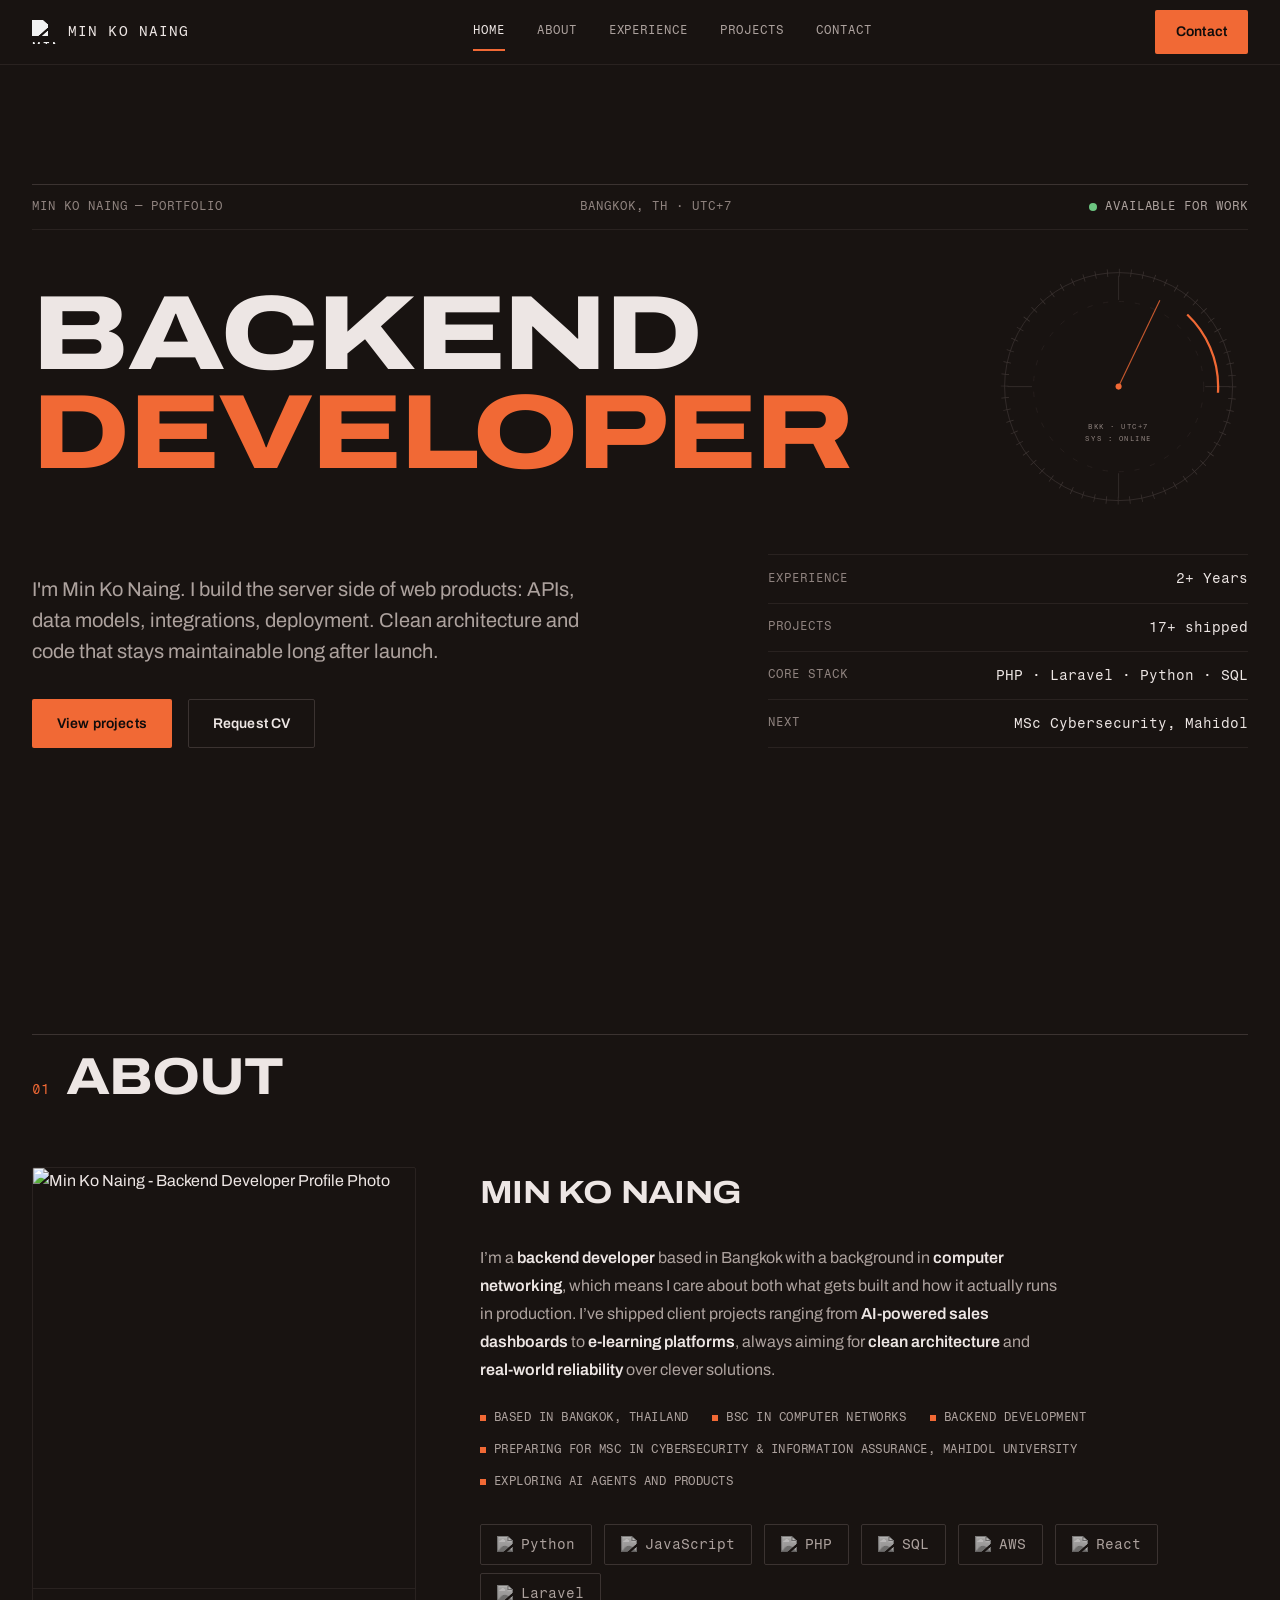
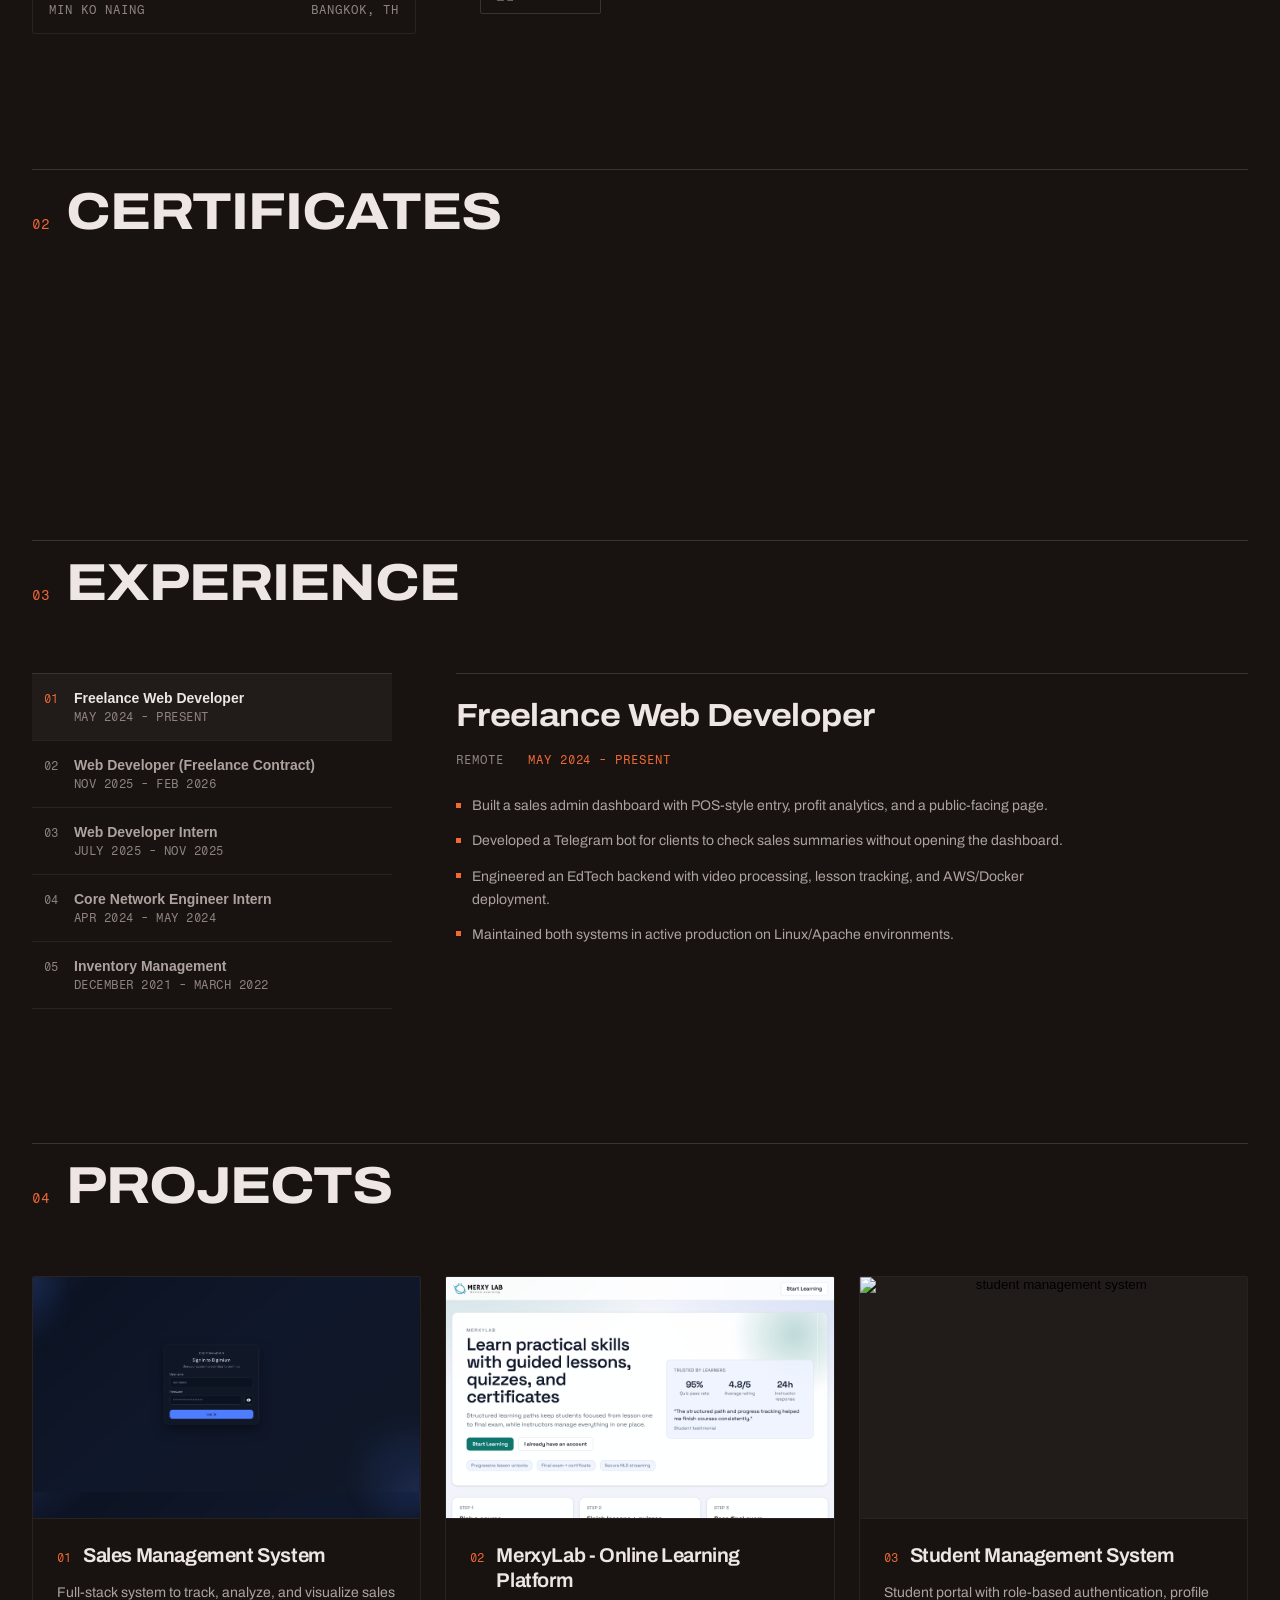
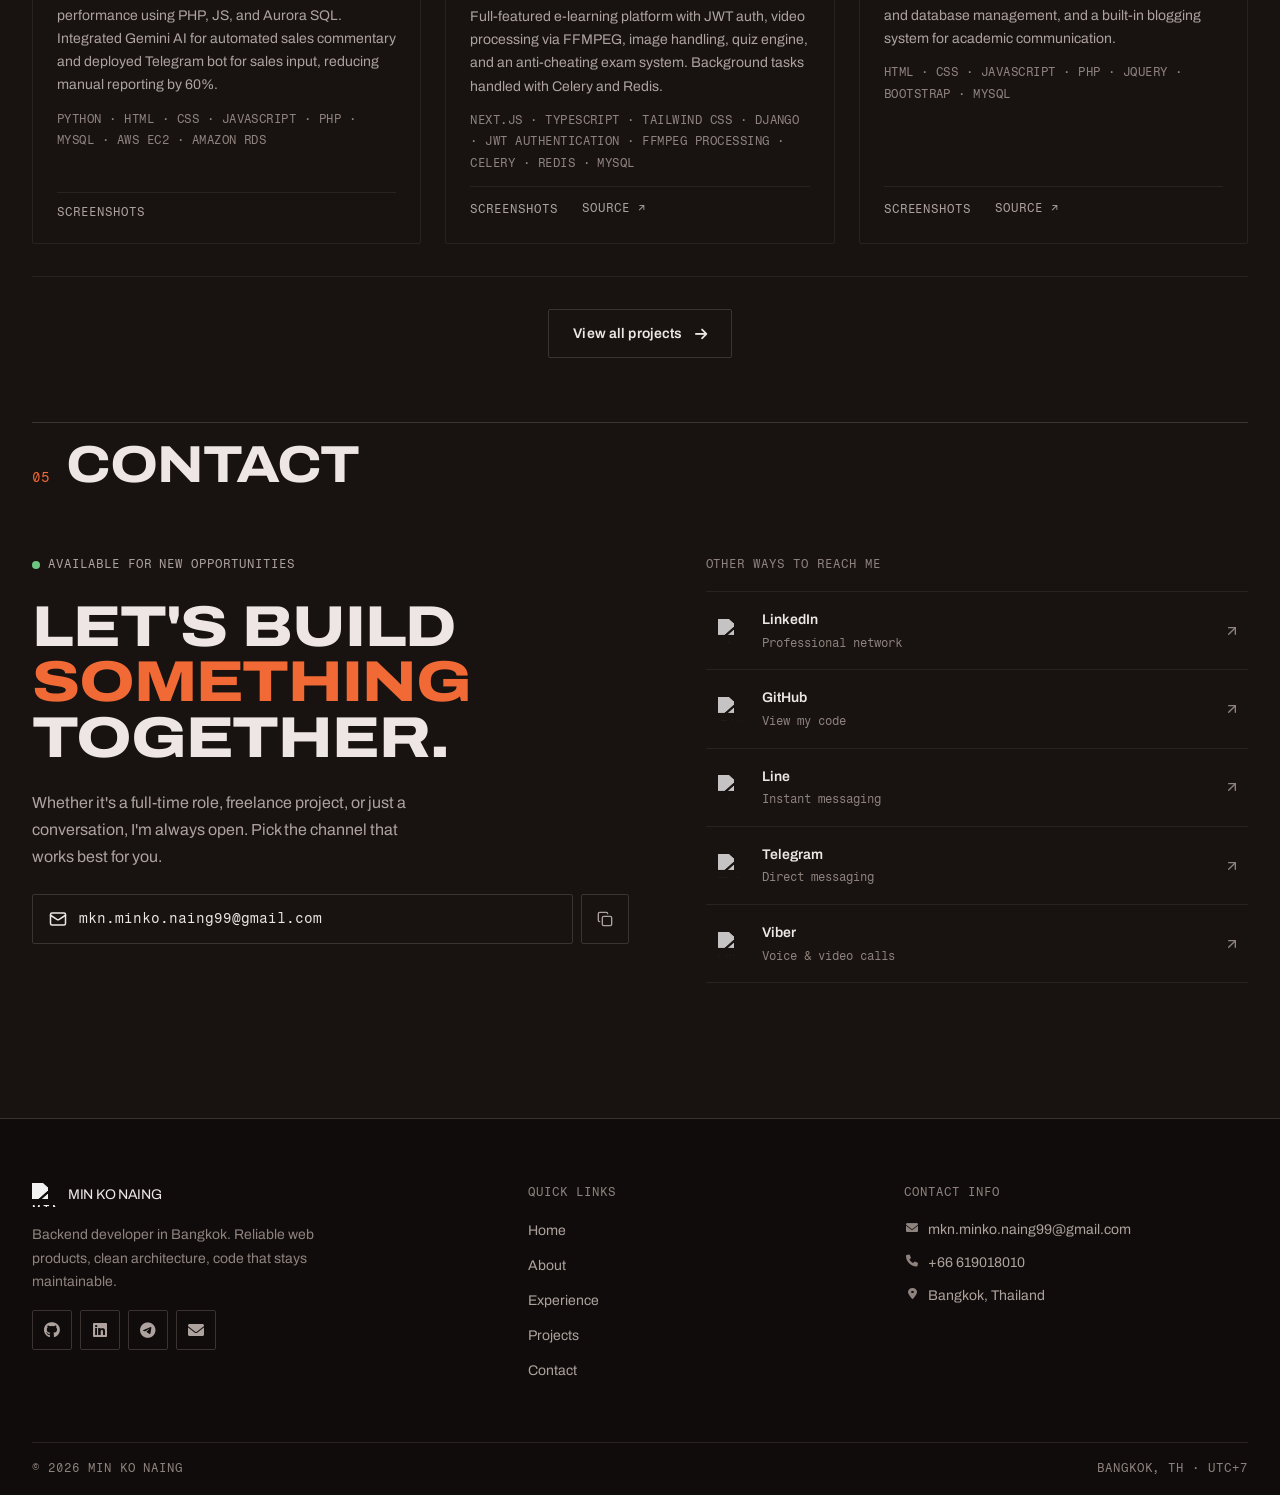
==== index.html @ 8ae4918f "feat: feature 3 projects on home, add full projects page - data/projects.json: flag top 3 (Sales Man" ====
<!DOCTYPE html>
<html lang="en">

<head>
    <meta charset="UTF-8">
    <meta name="viewport" content="width=device-width, initial-scale=1.0">
    <script>document.documentElement.classList.add("js");</script>

    <!-- Primary Meta Tags -->
    <title>Min Ko Naing | Backend Developer in Bangkok</title>
    <meta name="title" content="Min Ko Naing | Backend Developer in Bangkok">
    <meta name="description"
        content="Backend developer in Bangkok building reliable web apps with Laravel, PHP, Python, and React. Explore projects and get in touch.">
    <meta name="keywords"
        content="Backend Developer, Web Developer, Laravel Developer, PHP Developer, Python Developer, React Developer, Bangkok, Thailand, Web Development, Full Stack Developer, AI Solutions">
    <meta name="author" content="Min Ko Naing">
    <meta name="robots" content="index, follow">
    <meta name="language" content="English">
    <meta name="revisit-after" content="7 days">
    <meta name="distribution" content="global">

    <!-- Open Graph / Facebook -->
    <meta property="og:type" content="website">
    <meta property="og:url" content="https://merxy.club/">
    <meta property="og:title" content="Min Ko Naing | Backend Developer in Bangkok">
    <meta property="og:description"
        content="Backend developer in Bangkok building reliable web apps with Laravel, PHP, Python, and React. Explore projects and get in touch.">
    <meta property="og:image" content="https://merxy.club/assets/profile.png">
    <meta property="og:image:width" content="1200">
    <meta property="og:image:height" content="630">
    <meta property="og:image:alt" content="Min Ko Naing - Backend Developer">
    <meta property="og:site_name" content="Min Ko Naing Portfolio">
    <meta property="og:locale" content="en_US">

    <!-- Twitter -->
    <meta name="twitter:card" content="summary_large_image">
    <meta name="twitter:url" content="https://merxy.club/">
    <meta name="twitter:title" content="Min Ko Naing | Backend Developer in Bangkok">
    <meta name="twitter:description"
        content="Backend developer in Bangkok building reliable web apps with Laravel, PHP, Python, and React.">
    <meta name="twitter:image" content="https://merxy.club/assets/profile.png">
    <meta name="twitter:image:alt" content="Min Ko Naing - Backend Developer">

    <!-- Additional SEO Meta Tags -->
    <meta name="theme-color" content="#201c1a">
    <meta name="msapplication-TileColor" content="#e85d2f">
    <meta name="mobile-web-app-capable" content="yes">
    <meta name="apple-mobile-web-app-status-bar-style" content="default">
    <meta name="apple-mobile-web-app-title" content="Min Ko Naing Portfolio">

    <!-- Canonical URL -->
    <link rel="canonical" href="https://merxy.club/">

    <!-- Favicon -->
    <link rel="icon" type="image/x-icon" href="assets/logo.png">
    <link rel="apple-touch-icon" href="assets/logo.png">

    <!-- PWA Manifest -->
    <link rel="manifest" href="manifest.json">

    <!-- Preconnect to external domains -->
    <link rel="preconnect" href="https://cdnjs.cloudflare.com">
    <link rel="preconnect" href="https://fonts.googleapis.com">
    <link rel="preconnect" href="https://fonts.gstatic.com" crossorigin>

    <!-- DNS Prefetch -->
    <link rel="dns-prefetch" href="//www.linkedin.com">
    <link rel="dns-prefetch" href="//github.com">
    <link rel="dns-prefetch" href="//line.me">
    <link rel="dns-prefetch" href="//t.me">

    <!-- Fonts -->
    <link
        href="https://fonts.googleapis.com/css2?family=Archivo:wdth,wght@62..125,100..900&family=Fragment+Mono:ital@0;1&display=swap"
        rel="stylesheet">

    <!-- Stylesheets -->
    <link rel="stylesheet" href="css/base.css">
    <link rel="stylesheet" href="css/layout.css">
    <link rel="stylesheet" href="css/animations.css">
    <link rel="stylesheet" href="css/about.css">
    <link rel="stylesheet" href="css/experience.css">
    <link rel="stylesheet" href="css/projects.css">
    <link rel="stylesheet" href="css/contact.css">
    <link rel="stylesheet" href="css/footer.css">
    <link rel="stylesheet" href="css/certificates.css">
    <link href="https://cdnjs.cloudflare.com/ajax/libs/font-awesome/6.0.0/css/all.min.css" rel="stylesheet">

    <!-- Structured Data - Person Schema -->
    <script type="application/ld+json">
    {
        "@context": "https://schema.org",
        "@type": "Person",
        "name": "Min Ko Naing",
        "alternateName": "Thomas",
        "jobTitle": "Backend Developer",
        "description": "Backend developer specializing in Laravel, PHP, Python, and React, focused on building reliable and user-centered web applications.",
        "url": "https://merxy.club",
        "image": "https://merxy.club/assets/profile.png",
        "sameAs": [
            "https://www.linkedin.com/in/min-ko-naing/",
            "https://github.com/minkonaing99",
            "https://t.me/mk_naing",
            "https://line.me/ti/p/~mk_naing"
        ],
        "address": {
            "@type": "PostalAddress",
            "addressLocality": "Bangkok",
            "addressCountry": "Thailand"
        },
        "alumniOf": {
            "@type": "EducationalOrganization",
            "name": "BSc in Computer Networks"
        },
        "knowsAbout": [
            "Web Development",
            "React",
            "Laravel",
            "PHP",
            "Python",
            "JavaScript",
            "HTML5",
            "CSS3",
            "SQL",
            "AWS",
            "Artificial Intelligence"
        ],
        "worksFor": {
            "@type": "Organization",
            "name": "Freelance Developer"
        },
        "email": "mkn.minko.naing99@gmail.com",
        "telephone": "+66 619018010"
    }
    </script>

    <!-- Structured Data - WebSite Schema -->
    <script type="application/ld+json">
    {
        "@context": "https://schema.org",
        "@type": "WebSite",
        "name": "Min Ko Naing Portfolio",
        "url": "https://merxy.club",
        "description": "Backend Developer portfolio showcasing web development projects and skills",
        "author": {
            "@type": "Person",
            "name": "Min Ko Naing"
        },
        "potentialAction": {
            "@type": "SearchAction",
            "target": "https://merxy.club/#projects",
            "query-input": "required name=search_term_string"
        }
    }
    </script>

    <!-- Structured Data - Organization Schema -->
    <script type="application/ld+json">
    {
        "@context": "https://schema.org",
        "@type": "Organization",
        "name": "Min Ko Naing Development",
        "url": "https://merxy.club",
        "logo": "https://merxy.club/assets/logo.png",
        "description": "Backend Web Development Services",
        "address": {
            "@type": "PostalAddress",
            "addressLocality": "Bangkok",
            "addressCountry": "Thailand"
        },
        "contactPoint": {
            "@type": "ContactPoint",
            "telephone": "+66 619018010",
            "contactType": "customer service",
            "email": "mkn.minko.naing99@gmail.com"
        },
        "sameAs": [
            "https://www.linkedin.com/in/min-ko-naing/",
            "https://github.com/minkonaing99"
        ]
    }
    </script>
</head>

<body>
    <nav class="navbar">
        <div class="nav-container">
            <div class="nav-logo">
                <a href="#home">
                    <img src="assets/logo.png" alt="Min Ko Naing Portfolio Logo" class="nav-logo-img">
                    <span>Min Ko Naing</span>
                </a>
            </div>

            <!-- Navigation links in the middle -->
            <div class="nav-menu" id="nav-menu">
                <a href="#home" class="nav-link">Home</a>
                <a href="#about" class="nav-link">About</a>
                <a href="#experience" class="nav-link">Experience</a>
                <a href="#projects" class="nav-link">Projects</a>
                <a href="#contact" class="nav-link">Contact</a>
            </div>

            <!-- Button on the right -->
            <div class="nav-button">
                <a href="#contact" class="cta-button">
                    <span>Contact</span>
                </a>
            </div>

            <!-- Mobile menu toggle -->
            <button class="nav-toggle" id="nav-toggle" aria-label="Toggle navigation menu" aria-controls="nav-menu">
                <span class="bar"></span>
                <span class="bar"></span>
                <span class="bar"></span>
            </button>
        </div>
    </nav>

    <!-- Hero Section -->
    <section id="home" class="hero-section">
        <div class="hero-container">
            <div class="hero-meta hero-gate">
                <span class="hero-meta-item">Min Ko Naing — Portfolio</span>
                <span class="hero-meta-item hero-meta-loc">Bangkok, TH · UTC+7</span>
                <span class="hero-meta-item hero-status">
                    <span class="status-dot"></span>
                    Available for work
                </span>
            </div>

            <div class="hero-figure hero-gate" aria-hidden="true">
                <svg viewBox="0 0 320 320" fill="none" xmlns="http://www.w3.org/2000/svg">
                    <circle cx="160" cy="160" r="150" stroke="var(--line-1)" stroke-width="1" />
                    <circle cx="160" cy="160" r="150" stroke="var(--line-1)" stroke-width="10"
                        pathLength="60" stroke-dasharray="0.06 0.94" />
                    <circle cx="160" cy="160" r="112" stroke="var(--line-0)" stroke-width="1"
                        pathLength="100" stroke-dasharray="1 2" />
                    <line x1="160" y1="14" x2="160" y2="46" stroke="var(--line-1)" stroke-width="1" />
                    <line x1="160" y1="274" x2="160" y2="306" stroke="var(--line-1)" stroke-width="1" />
                    <line x1="14" y1="160" x2="46" y2="160" stroke="var(--line-1)" stroke-width="1" />
                    <line x1="274" y1="160" x2="306" y2="160" stroke="var(--line-1)" stroke-width="1" />
                    <circle class="dial-arc" cx="160" cy="160" r="131" stroke="var(--signal)"
                        stroke-width="3" pathLength="100" stroke-dasharray="14 86" stroke-dashoffset="25" />
                    <g class="dial-sweep">
                        <line x1="160" y1="160" x2="160" y2="34" stroke="var(--signal)" stroke-width="1.5"
                            opacity="0.8" />
                    </g>
                    <circle cx="160" cy="160" r="4" fill="var(--signal)" />
                    <text x="160" y="216" text-anchor="middle" class="dial-text">BKK · UTC+7</text>
                    <text x="160" y="232" text-anchor="middle" class="dial-text">SYS : ONLINE</text>
                </svg>
            </div>

            <h1 class="hero-title hero-gate">
                <span class="hero-line"><span class="hero-line-inner">Backend</span></span>
                <span class="hero-line"><span class="hero-line-inner hero-title-signal">Developer</span></span>
            </h1>

            <div class="hero-lower hero-gate">
                <div class="hero-pitch">
                    <p class="hero-intro">
                        I'm Min Ko Naing. I build the server side of web products:
                        APIs, data models, integrations, deployment. Clean architecture
                        and code that stays maintainable long after launch.
                    </p>
                    <div class="hero-actions">
                        <a href="#projects" class="btn btn-primary">View projects</a>
                        <a href="#contact" class="btn btn-ghost">Request CV</a>
                    </div>
                </div>

                <dl class="hero-spec">
                    <div class="hero-spec-row">
                        <dt>Experience</dt>
                        <dd id="experience-display">2+ Years</dd>
                    </div>
                    <div class="hero-spec-row">
                        <dt>Projects</dt>
                        <dd><span id="project-count">17</span>+ shipped</dd>
                    </div>
                    <div class="hero-spec-row">
                        <dt>Core stack</dt>
                        <dd>PHP · Laravel · Python · SQL</dd>
                    </div>
                    <div class="hero-spec-row">
                        <dt>Next</dt>
                        <dd>MSc Cybersecurity, Mahidol</dd>
                    </div>
                </dl>
            </div>
        </div>
    </section>


    <!-- About Me Section -->
    <section id="about" class="about-section">
        <div class="about-container">
            <div class="section-header">
                <span class="section-index">01</span>
                <h2 class="section-title">About</h2>
            </div>

            <div class="about-content">
                <div class="about-image">
                    <figure class="image-container">
                        <img src="assets/profile.png" alt="Min Ko Naing - Backend Developer Profile Photo"
                            class="profile-img" loading="lazy">
                        <figcaption class="image-caption">
                            <span>Min Ko Naing</span>
                            <span>Bangkok, TH</span>
                        </figcaption>
                    </figure>
                </div>

                <div class="about-text">
                    <h3 class="about-name">Min Ko Naing</h3>
                    <p class="about-description">
                        I’m a <span class="text-highlight">backend developer</span> based in Bangkok with a
                        background in <span class="text-highlight">computer networking</span>, which
                        means I care about both what gets built and how it actually runs in production. I’ve shipped
                        client projects ranging from <span class="text-highlight">AI-powered sales dashboards</span> to
                        <span class="text-highlight">e-learning platforms</span>, always
                        aiming for <span class="text-highlight">clean architecture</span> and <span
                            class="text-highlight">real-world reliability</span> over clever solutions.
                    </p>

                    <div class="about-details">
                        <div class="detail-item">
                            <span>Based in Bangkok, Thailand</span>
                        </div>
                        <div class="detail-item">
                            <span>BSc in Computer Networks</span>
                        </div>
                        <div class="detail-item">
                            <span>Backend Development</span>
                        </div>
                        <div class="detail-item">
                            <span>Preparing for MSc in Cybersecurity &amp; Information Assurance, Mahidol
                                University</span>
                        </div>
                        <div class="detail-item">
                            <span>Exploring AI agents and products</span>
                        </div>
                    </div>

                    <div class="skills-grid" id="skills">
                        <div class="skill-card">
                            <img src="assets/svg/python.svg" alt="Python" class="skill-svg" loading="lazy">
                            <span class="skill-name">Python</span>
                        </div>
                        <div class="skill-card">
                            <img src="assets/svg/javascript.svg" alt="JavaScript" class="skill-svg" loading="lazy">
                            <span class="skill-name">JavaScript</span>
                        </div>
                        <div class="skill-card">
                            <img src="assets/svg/php.svg" alt="PHP" class="skill-svg" loading="lazy">
                            <span class="skill-name">PHP</span>
                        </div>
                        <div class="skill-card">
                            <img src="assets/svg/sql.svg" alt="SQL" class="skill-svg" loading="lazy">
                            <span class="skill-name">SQL</span>
                        </div>
                        <div class="skill-card">
                            <img src="assets/svg/aws.svg" alt="AWS" class="skill-svg" loading="lazy">
                            <span class="skill-name">AWS</span>
                        </div>
                        <div class="skill-card">
                            <img src="assets/svg/react.svg" alt="React" class="skill-svg" loading="lazy">
                            <span class="skill-name">React</span>
                        </div>
                        <div class="skill-card">
                            <img src="assets/svg/laravel.svg" alt="Laravel" class="skill-svg" loading="lazy">
                            <span class="skill-name">Laravel</span>
                        </div>
                    </div>

                </div>
            </div>


        </div>
    </section>

    <section class="certificate">
        <div class="certificate-container">
            <div class="section-header">
                <span class="section-index">02</span>
                <h2 class="section-title">Certificates</h2>
            </div>
            <div class="certificate-section">
                <div class="certificates-scroll-container">
                    <div class="certificates-track" id="certificates-track">
                        <!-- Certificates will be loaded here via JavaScript -->
                    </div>
                </div>
            </div>
        </div>
    </section>

    <!-- Experience Section -->
    <section id="experience" class="experience-section">
        <div class="experience-container">
            <div class="section-header">
                <span class="section-index">03</span>
                <h2 class="section-title">Experience</h2>
            </div>

            <div class="experience-timeline" id="experience-timeline">
            </div>
        </div>
    </section>

    <!-- Projects Section -->
    <section id="projects" class="projects-section">
        <div class="projects-container">
            <div class="section-header">
                <span class="section-index">04</span>
                <h2 class="section-title">Projects</h2>
            </div>

            <div class="projects-grid" id="projects-grid" data-featured>
                <!-- Featured projects loaded here via JavaScript -->
            </div>

            <div class="projects-more">
                <a href="projects.html" class="btn btn-ghost">
                    <span>View all projects</span>
                    <i class="fas fa-arrow-right"></i>
                </a>
            </div>
        </div>

        <!-- Projects Schema Markup -->
        <script type="application/ld+json">
        {
            "@context": "https://schema.org",
            "@type": "ItemList",
            "name": "Min Ko Naing Portfolio Projects",
            "description": "Web development projects showcasing React, Laravel, PHP, and Python skills",
            "url": "https://merxy.club/#projects",
            "numberOfItems": 20,
            "itemListElement": [
                {
                    "@type": "CreativeWork",
                    "position": 1,
                    "name": "Portfolio Website",
                    "description": "Personal portfolio website built with modern web technologies",
                    "url": "https://merxy.club",
                    "author": {
                        "@type": "Person",
                        "name": "Min Ko Naing"
                    },
                    "dateCreated": "2024",
                    "genre": "Web Development"
                }
            ]
        }
        </script>
    </section>


    <!-- Contact Section -->
    <section id="contact" class="contact-section">
        <div class="contact-container">
            <div class="section-header">
                <span class="section-index">05</span>
                <h2 class="section-title">Contact</h2>
            </div>
            <div class="contact-layout">

                <!-- Left: Statement + primary CTA -->
                <div class="contact-left">
                    <div class="contact-availability">
                        <span class="availability-dot"></span>
                        <span>Available for new opportunities</span>
                    </div>

                    <h2 class="contact-headline">
                        Let's build<br>
                        <span class="contact-headline-accent">something</span><br>
                        together.
                    </h2>

                    <p class="contact-desc">
                        Whether it's a full-time role, freelance project, or just a conversation,
                        I'm always open. Pick the channel that works best for you.
                    </p>

                    <div class="contact-email-row">
                        <a href="mailto:mkn.minko.naing99@gmail.com" class="contact-email-cta">
                            <svg xmlns="http://www.w3.org/2000/svg" width="18" height="18" viewBox="0 0 24 24"
                                fill="none" stroke="currentColor" stroke-width="2" stroke-linecap="round"
                                stroke-linejoin="round" aria-hidden="true">
                                <rect width="20" height="16" x="2" y="4" rx="2" />
                                <path d="m22 7-8.97 5.7a1.94 1.94 0 0 1-2.06 0L2 7" />
                            </svg>
                            <span>mkn.minko.naing99@gmail.com</span>
                        </a>
                        <button class="contact-copy-btn" onclick="copyToClipboard('mkn.minko.naing99@gmail.com')"
                            aria-label="Copy email address">
                            <svg xmlns="http://www.w3.org/2000/svg" width="16" height="16" viewBox="0 0 24 24"
                                fill="none" stroke="currentColor" stroke-width="2" stroke-linecap="round"
                                stroke-linejoin="round" aria-hidden="true">
                                <rect width="14" height="14" x="8" y="8" rx="2" ry="2" />
                                <path d="M4 16c-1.1 0-2-.9-2-2V4c0-1.1.9-2 2-2h10c1.1 0 2 .9 2 2" />
                            </svg>
                        </button>
                    </div>
                </div>

                <!-- Right: Social channels -->
                <div class="contact-right">
                    <p class="contact-channels-label">Other ways to reach me</p>
                    <div class="contact-channels">

                        <a href="https://www.linkedin.com/in/min-ko-naing/" class="contact-channel" target="_blank"
                            rel="noopener noreferrer">
                            <div class="channel-icon">
                                <img src="assets/svg/linkedin.svg" alt="LinkedIn" loading="lazy">
                            </div>
                            <div class="channel-info">
                                <span class="channel-name">LinkedIn</span>
                                <span class="channel-sub">Professional network</span>
                            </div>
                            <svg class="channel-arrow" xmlns="http://www.w3.org/2000/svg" width="16" height="16"
                                viewBox="0 0 24 24" fill="none" stroke="currentColor" stroke-width="2"
                                stroke-linecap="round" stroke-linejoin="round" aria-hidden="true">
                                <path d="M7 7h10v10" />
                                <path d="M7 17 17 7" />
                            </svg>
                        </a>

                        <a href="https://github.com/minkonaing99" class="contact-channel" target="_blank"
                            rel="noopener noreferrer">
                            <div class="channel-icon">
                                <img src="assets/svg/github.svg" alt="GitHub" loading="lazy">
                            </div>
                            <div class="channel-info">
                                <span class="channel-name">GitHub</span>
                                <span class="channel-sub">View my code</span>
                            </div>
                            <svg class="channel-arrow" xmlns="http://www.w3.org/2000/svg" width="16" height="16"
                                viewBox="0 0 24 24" fill="none" stroke="currentColor" stroke-width="2"
                                stroke-linecap="round" stroke-linejoin="round" aria-hidden="true">
                                <path d="M7 7h10v10" />
                                <path d="M7 17 17 7" />
                            </svg>
                        </a>

                        <a href="https://line.me/ti/p/~mk_naing" class="contact-channel" target="_blank"
                            rel="noopener noreferrer">
                            <div class="channel-icon">
                                <img src="assets/svg/line.svg" alt="Line" loading="lazy">
                            </div>
                            <div class="channel-info">
                                <span class="channel-name">Line</span>
                                <span class="channel-sub">Instant messaging</span>
                            </div>
                            <svg class="channel-arrow" xmlns="http://www.w3.org/2000/svg" width="16" height="16"
                                viewBox="0 0 24 24" fill="none" stroke="currentColor" stroke-width="2"
                                stroke-linecap="round" stroke-linejoin="round" aria-hidden="true">
                                <path d="M7 7h10v10" />
                                <path d="M7 17 17 7" />
                            </svg>
                        </a>

                        <a href="https://t.me/mk_naing" class="contact-channel" target="_blank"
                            rel="noopener noreferrer">
                            <div class="channel-icon">
                                <img src="assets/svg/telegram.svg" alt="Telegram" loading="lazy">
                            </div>
                            <div class="channel-info">
                                <span class="channel-name">Telegram</span>
                                <span class="channel-sub">Direct messaging</span>
                            </div>
                            <svg class="channel-arrow" xmlns="http://www.w3.org/2000/svg" width="16" height="16"
                                viewBox="0 0 24 24" fill="none" stroke="currentColor" stroke-width="2"
                                stroke-linecap="round" stroke-linejoin="round" aria-hidden="true">
                                <path d="M7 7h10v10" />
                                <path d="M7 17 17 7" />
                            </svg>
                        </a>

                        <a href="viber://chat?number=%2B619018010" class="contact-channel" target="_blank"
                            rel="noopener noreferrer">
                            <div class="channel-icon">
                                <img src="assets/svg/viber.svg" alt="Viber" loading="lazy">
                            </div>
                            <div class="channel-info">
                                <span class="channel-name">Viber</span>
                                <span class="channel-sub">Voice &amp; video calls</span>
                            </div>
                            <svg class="channel-arrow" xmlns="http://www.w3.org/2000/svg" width="16" height="16"
                                viewBox="0 0 24 24" fill="none" stroke="currentColor" stroke-width="2"
                                stroke-linecap="round" stroke-linejoin="round" aria-hidden="true">
                                <path d="M7 7h10v10" />
                                <path d="M7 17 17 7" />
                            </svg>
                        </a>

                    </div>
                </div>

            </div>
        </div>
    </section>


    <!-- Footer Section -->
    <footer class="footer-section">
        <div class="footer-container">
            <div class="footer-content">
                <div class="footer-brand">
                    <div class="footer-logo">
                        <img src="assets/logo.png" alt="Min Ko Naing Portfolio Logo" class="footer-logo-img"
                            loading="lazy">
                        <span>Min Ko Naing</span>
                    </div>
                    <p class="footer-description">
                        Backend developer in Bangkok. Reliable web products,
                        clean architecture, code that stays maintainable.
                    </p>
                    <div class="footer-social">
                        <a href="https://github.com/minkonaing99" class="social-link" aria-label="GitHub"
                            target="_blank">
                            <i class="fab fa-github"></i>
                        </a>
                        <a href="https://www.linkedin.com/in/min-ko-naing/" class="social-link" aria-label="LinkedIn"
                            target="_blank">
                            <i class="fab fa-linkedin"></i>
                        </a>
                        <a href="https://t.me/mk_naing" class="social-link" aria-label="Telegram" target="_blank">
                            <i class="fab fa-telegram"></i>
                        </a>
                        <a href="mailto:mkn.minko.naing99@gmail.com" class="social-link" aria-label="Email"
                            target="_blank">
                            <i class="fas fa-envelope"></i>
                        </a>
                    </div>
                </div>

                <div class="footer-links">
                    <div class="footer-column">
                        <h4>Quick Links</h4>
                        <ul>
                            <li><a href="#home">Home</a></li>
                            <li><a href="#about">About</a></li>
                            <li><a href="#experience">Experience</a></li>
                            <li><a href="#projects">Projects</a></li>
                            <li><a href="#contact">Contact</a></li>
                        </ul>
                    </div>



                    <div class="footer-column">
                        <h4>Contact Info</h4>
                        <ul>
                            <li>
                                <i class="fas fa-envelope"></i>
                                <span>mkn.minko.naing99@gmail.com</span>
                            </li>
                            <li>
                                <i class="fas fa-phone"></i>
                                <span>+66 619018010</span>
                            </li>
                            <li>
                                <i class="fas fa-map-marker-alt"></i>
                                <span>Bangkok, Thailand</span>
                            </li>
                        </ul>
                    </div>
                </div>
            </div>

            <div class="footer-bottom">
                <span>© 2026 Min Ko Naing</span>
                <span>Bangkok, TH · UTC+7</span>
            </div>
        </div>
    </footer>

    <!-- Project Modal -->
    <div id="project-modal" class="project-modal">
        <div class="modal-overlay">
            <div class="modal-content">
                <div class="modal-header">
                    <h3 id="modal-title">Project Title</h3>
                    <button id="modal-close" class="modal-close">
                        <i class="fas fa-times"></i>
                    </button>
                </div>
                <div id="project-showcase" class="modal-body">
                    <!-- Project showcase content will be dynamically inserted here -->
                </div>
            </div>
        </div>
    </div>

    <script src="https://cdnjs.cloudflare.com/ajax/libs/gsap/3.12.5/gsap.min.js"></script>
    <script src="js/utils.js"></script>
    <script src="js/nav.js"></script>
    <script src="js/hero.js"></script>
    <script src="js/experience.js"></script>
    <script src="js/projects.js"></script>
    <script src="js/certificates.js"></script>
    <script src="js/animations.js"></script>
    <script src="js/main.js"></script>
</body>

</html>
---- css/base.css ----
/* ==========================================================================
   Base: design tokens + resets
   Identity: dark instrument panel. Warm charcoal surfaces, warm light ink,
   signal orange instrumentation. Archivo carries voice, Fragment Mono
   carries data.
   ========================================================================== */

* {
    margin: 0;
    padding: 0;
    box-sizing: border-box;
}

:root {
    /* Surfaces (warm hue 40, near-neutral chroma) */
    --panel-0: oklch(0.16 0.008 40);
    --panel-1: oklch(0.19 0.009 40);
    --panel-2: oklch(0.23 0.01 40);
    --panel-3: oklch(0.27 0.012 40);

    /* Lines */
    --line-0: oklch(0.26 0.01 40);
    --line-1: oklch(0.33 0.012 40);

    /* Ink */
    --ink-1: oklch(0.93 0.008 40);
    --ink-2: oklch(0.72 0.015 40);
    --ink-3: oklch(0.62 0.015 40);

    /* Signal (international orange) */
    --signal: oklch(0.68 0.18 40);
    --signal-strong: oklch(0.74 0.17 45);
    --signal-dim: oklch(0.58 0.16 40);
    --signal-tint: oklch(0.25 0.045 40);

    /* Status */
    --ok: oklch(0.75 0.13 150);

    /* Typography */
    --font-display: 'Archivo', 'Helvetica Neue', Arial, sans-serif;
    --font-body: 'Archivo', 'Helvetica Neue', Arial, sans-serif;
    --font-mono: 'Fragment Mono', 'Courier New', monospace;

    --text-xs: 0.75rem;
    --text-sm: 0.875rem;
    --text-base: 1rem;
    --text-lg: 1.25rem;
    --text-xl: clamp(1.5rem, 1.2rem + 1.5vw, 2rem);
    --text-2xl: clamp(2rem, 1.5rem + 2.5vw, 3.25rem);
    --text-display: clamp(3rem, 1.8rem + 6vw, 6.75rem);

    --tracking-tight: -0.02em;
    --tracking-wide: 0.08em;

    /* Spacing */
    --space-1: 0.25rem;
    --space-2: 0.5rem;
    --space-3: 0.75rem;
    --space-4: 1rem;
    --space-6: 1.5rem;
    --space-8: 2rem;
    --space-12: 3rem;
    --space-16: 4rem;
    --space-24: 6rem;
    --space-section: clamp(4rem, 2rem + 8vw, 9rem);

    /* Shape: instrument panels are near-sharp */
    --radius-1: 2px;
    --radius-2: 6px;

    /* Motion */
    --ease-out: cubic-bezier(0.16, 1, 0.3, 1);
    --duration-fast: 150ms;
    --duration-base: 300ms;
    --duration-slow: 600ms;

    --container-width: 1400px;

    /* Legacy aliases (pre-redesign CSS still reads these) */
    --primary-color: var(--panel-1);
    --secondary-color: var(--signal);
    --secondary-dark: var(--signal-dim);
    --text-color: var(--ink-1);
    --font-heading: var(--font-display);
}

/* Headings */
h1,
h2,
h3,
h4,
.hero-title,
.section-title,
.about-name,
.experience-position,
.project-title,
.contact-info h3,
.cta-item h3,
.footer-logo span,
.modal-header h3 {
    font-family: var(--font-display);
    letter-spacing: var(--tracking-tight);
}

body {
    font-family: var(--font-body);
    font-size: var(--text-base);
    line-height: 1.65;
    color: var(--ink-1);
    background-color: var(--panel-1);
    overflow-x: hidden;
    -webkit-font-smoothing: antialiased;
    -moz-osx-font-smoothing: grayscale;
}

::selection {
    background: var(--signal);
    color: var(--panel-0);
}

:focus-visible {
    outline: 2px solid var(--signal);
    outline-offset: 2px;
}

@media (prefers-reduced-motion: reduce) {

    *,
    *::before,
    *::after {
        animation-duration: 0.01ms !important;
        animation-iteration-count: 1 !important;
        transition-duration: 0.01ms !important;
        scroll-behavior: auto !important;
    }
}
---- css/layout.css ----
/* ==========================================================================
   Layout: navbar + hero (instrument panel)
   ========================================================================== */

:root {
    --nav-h: 64px;
}

/* ── Navbar ─────────────────────────────────────── */
.navbar {
    position: fixed;
    top: 0;
    width: 100%;
    background: var(--panel-1);
    border-bottom: 1px solid var(--line-0);
    z-index: 1000;
}

.nav-container {
    max-width: var(--container-width);
    margin: 0 auto;
    padding: 0 var(--space-8);
    display: flex;
    justify-content: space-between;
    align-items: center;
    height: var(--nav-h);
}

.nav-logo a {
    display: flex;
    align-items: center;
    gap: var(--space-3);
    text-decoration: none;
    color: var(--ink-1);
    font-family: var(--font-mono);
    font-size: var(--text-sm);
    text-transform: uppercase;
    letter-spacing: var(--tracking-wide);
}

.nav-logo-img {
    width: 1.5rem;
    height: 1.5rem;
    filter: brightness(0) invert(0.95);
}

.nav-menu {
    display: flex;
    align-items: center;
    gap: var(--space-8);
}

.nav-link {
    text-decoration: none;
    color: var(--ink-2);
    font-family: var(--font-mono);
    font-size: var(--text-xs);
    text-transform: uppercase;
    letter-spacing: var(--tracking-wide);
    padding: var(--space-2) 0;
    border-bottom: 2px solid transparent;
    transition: color var(--duration-fast) var(--ease-out),
        border-color var(--duration-fast) var(--ease-out);
}

.nav-link:hover {
    color: var(--ink-1);
}

.nav-link.active {
    color: var(--ink-1);
    border-bottom-color: var(--signal);
}

/* ── Buttons (shared grammar) ───────────────────── */
.btn,
.cta-button {
    display: inline-flex;
    align-items: center;
    justify-content: center;
    gap: var(--space-2);
    padding: 0.75rem 1.5rem;
    border: 1px solid transparent;
    border-radius: var(--radius-1);
    font-family: var(--font-body);
    font-size: var(--text-sm);
    font-weight: 600;
    letter-spacing: 0.01em;
    text-decoration: none;
    cursor: pointer;
    transition: background var(--duration-fast) var(--ease-out),
        border-color var(--duration-fast) var(--ease-out),
        color var(--duration-fast) var(--ease-out),
        transform var(--duration-fast) var(--ease-out);
}

.btn:active,
.cta-button:active {
    transform: scale(0.97);
}

.btn-primary,
.cta-button {
    background: var(--signal);
    color: var(--panel-0);
}

.btn-primary:hover,
.cta-button:hover {
    background: var(--signal-strong);
}

.btn-ghost {
    background: transparent;
    color: var(--ink-1);
    border-color: var(--line-1);
}

.btn-ghost:hover {
    border-color: var(--signal);
    color: var(--signal);
}

.cta-button {
    padding: 0.6rem 1.25rem;
}

/* ── Mobile toggle ──────────────────────────────── */
.nav-toggle {
    display: none;
    flex-direction: column;
    cursor: pointer;
    padding: var(--space-2);
    background: none;
    border: 0;
}

.bar {
    width: 22px;
    height: 2px;
    background: var(--ink-1);
    margin: 3px 0;
    transition: transform var(--duration-base) var(--ease-out),
        opacity var(--duration-base) var(--ease-out);
}

/* ── Hero ───────────────────────────────────────── */
.hero-section {
    min-height: 100svh;
    display: flex;
    align-items: center;
    padding: calc(var(--nav-h) + var(--space-8)) var(--space-8) var(--space-16);
}

.hero-container {
    max-width: var(--container-width);
    margin: 0 auto;
    width: 100%;
    position: relative;
}

/* Instrument dial */
.hero-figure {
    position: absolute;
    right: var(--space-2);
    top: clamp(4rem, 9vh, 6rem);
    width: min(270px, 19vw);
    pointer-events: none;
}

.hero-figure svg {
    width: 100%;
    height: auto;
    display: block;
}

.dial-text {
    font-family: var(--font-mono);
    font-size: 9px;
    letter-spacing: 2px;
    fill: var(--ink-3);
    text-transform: uppercase;
}

@media (max-width: 1100px) {
    .hero-figure {
        display: none;
    }
}

.hero-meta {
    display: flex;
    justify-content: space-between;
    align-items: center;
    gap: var(--space-4);
    padding: var(--space-3) 0;
    border-top: 1px solid var(--line-1);
    border-bottom: 1px solid var(--line-0);
    margin-bottom: clamp(var(--space-8), 6vh, var(--space-16));
}

.hero-meta-item {
    font-family: var(--font-mono);
    font-size: var(--text-xs);
    text-transform: uppercase;
    letter-spacing: var(--tracking-wide);
    color: var(--ink-3);
}

.hero-status {
    display: inline-flex;
    align-items: center;
    gap: var(--space-2);
    color: var(--ink-2);
}

.status-dot {
    width: 8px;
    height: 8px;
    background: var(--ok);
    border-radius: 50%;
    animation: status-pulse 2.4s var(--ease-out) infinite;
}

@keyframes status-pulse {

    0%,
    100% {
        opacity: 1;
    }

    50% {
        opacity: 0.35;
    }
}

.hero-title {
    font-size: var(--text-display);
    font-weight: 800;
    font-stretch: 125%;
    text-transform: uppercase;
    line-height: 0.94;
    letter-spacing: var(--tracking-tight);
    color: var(--ink-1);
}

.hero-line {
    display: block;
    overflow: hidden;
}

.hero-line-inner {
    display: inline-block;
}

.hero-title-signal {
    color: var(--signal);
}

.hero-lower {
    display: grid;
    grid-template-columns: 1.4fr 1fr;
    gap: var(--space-16);
    align-items: end;
    margin-top: clamp(var(--space-12), 8vh, var(--space-24));
}

.hero-intro {
    font-size: var(--text-lg);
    line-height: 1.55;
    color: var(--ink-2);
    max-width: 52ch;
}

.hero-actions {
    display: flex;
    gap: var(--space-4);
    flex-wrap: wrap;
    margin-top: var(--space-8);
}

/* Spec table */
.hero-spec {
    width: 100%;
}

.hero-spec-row {
    display: grid;
    grid-template-columns: minmax(110px, 0.6fr) 1fr;
    gap: var(--space-4);
    padding: var(--space-3) 0;
    border-top: 1px solid var(--line-0);
}

.hero-spec-row:last-child {
    border-bottom: 1px solid var(--line-0);
}

.hero-spec dt {
    font-family: var(--font-mono);
    font-size: var(--text-xs);
    text-transform: uppercase;
    letter-spacing: var(--tracking-wide);
    color: var(--ink-3);
    align-self: center;
}

.hero-spec dd {
    font-family: var(--font-mono);
    font-size: var(--text-sm);
    color: var(--ink-1);
    text-align: right;
}

/* ── Responsive ─────────────────────────────────── */
@media (max-width: 900px) {
    .hero-lower {
        grid-template-columns: 1fr;
        gap: var(--space-12);
        align-items: start;
    }

    .hero-meta-loc {
        display: none;
    }
}

@media (max-width: 768px) {
    .nav-container {
        padding: 0 var(--space-4);
    }

    .nav-menu {
        position: fixed;
        left: -100%;
        top: var(--nav-h);
        flex-direction: column;
        align-items: flex-start;
        background: var(--panel-1);
        border-bottom: 1px solid var(--line-1);
        width: 100%;
        padding: var(--space-4) var(--space-4) var(--space-8);
        gap: var(--space-2);
        transition: left var(--duration-base) var(--ease-out);
    }

    .nav-menu.active {
        left: 0;
    }

    .nav-link {
        font-size: var(--text-sm);
        padding: var(--space-3) 0;
        width: 100%;
    }

    .nav-button {
        display: none;
    }

    .nav-toggle {
        display: flex;
    }

    .nav-toggle.active .bar:nth-child(2) {
        opacity: 0;
    }

    .nav-toggle.active .bar:nth-child(1) {
        transform: translateY(8px) rotate(45deg);
    }

    .nav-toggle.active .bar:nth-child(3) {
        transform: translateY(-8px) rotate(-45deg);
    }

    .hero-section {
        padding: calc(var(--nav-h) + var(--space-6)) var(--space-4) var(--space-12);
    }

    .hero-meta {
        flex-wrap: wrap;
        gap: var(--space-2) var(--space-4);
    }
}

@media (max-width: 480px) {
    .nav-logo span {
        display: none;
    }

    .hero-title {
        font-size: clamp(2.25rem, 10.5vw, 3rem);
        font-stretch: 110%;
    }

    .hero-actions {
        width: 100%;
    }

    .hero-actions .btn {
        flex: 1 1 auto;
    }

    .hero-spec dd {
        text-align: left;
    }

    .hero-spec-row {
        grid-template-columns: 1fr;
        gap: var(--space-1);
    }
}
---- css/animations.css ----
/* ==========================================================================
   Motion foundations. Choreography lives in js/animations.js (GSAP);
   this file only holds scroll behavior, load fade, and the JS gate.
   ========================================================================== */

html {
    scroll-behavior: smooth;
    scroll-padding-top: var(--nav-h, 64px);
}

@media (prefers-reduced-motion: reduce) {
    html {
        scroll-behavior: auto;
    }
}

/* Hero pieces stay hidden until the GSAP intro reveals them.
   Gate only applies when JS is running (html.js); without JS the
   hero renders instantly. js/animations.js removes the class again
   if GSAP fails to load or reduced motion is on. */
html.js .hero-gate {
    visibility: hidden;
}

/* Page loading fade-in */
body {
    opacity: 0;
    transition: opacity 0.3s ease;
}

body.loaded {
    opacity: 1;
}
---- css/about.css ----
/* ==========================================================================
   About section + shared section-header grammar
   ========================================================================== */

.about-section {
    padding: var(--space-section) var(--space-8);
}

.about-container {
    max-width: var(--container-width);
    margin: 0 auto;
}

/* Shared section header — used by all sections */
.section-header {
    display: flex;
    align-items: baseline;
    gap: var(--space-4);
    border-top: 1px solid var(--line-1);
    padding-top: var(--space-4);
    margin-bottom: clamp(2.5rem, 6vw, 4rem);
}

.section-index {
    font-family: var(--font-mono);
    font-size: var(--text-sm);
    color: var(--signal);
}

.section-title {
    font-size: var(--text-2xl);
    font-weight: 750;
    font-stretch: 115%;
    text-transform: uppercase;
    letter-spacing: var(--tracking-tight);
    line-height: 1;
    color: var(--ink-1);
}

/* ── About content ──────────────────────────────── */
.about-content {
    display: grid;
    grid-template-columns: 1fr 2fr;
    gap: clamp(var(--space-8), 5vw, var(--space-16));
    align-items: start;
}

.image-container {
    border: 1px solid var(--line-0);
    border-radius: var(--radius-1);
    overflow: hidden;
}

.profile-img {
    width: 100%;
    height: 420px;
    object-fit: cover;
    object-position: top center;
    display: block;
}

.image-caption {
    display: flex;
    justify-content: space-between;
    gap: var(--space-4);
    padding: var(--space-3) var(--space-4);
    border-top: 1px solid var(--line-0);
    font-family: var(--font-mono);
    font-size: var(--text-xs);
    text-transform: uppercase;
    letter-spacing: var(--tracking-wide);
    color: var(--ink-3);
}

.about-text {
    display: flex;
    flex-direction: column;
    gap: var(--space-6);
}

.about-name {
    font-size: var(--text-xl);
    font-weight: 700;
    font-stretch: 115%;
    text-transform: uppercase;
    color: var(--ink-1);
}

.about-description {
    font-size: var(--text-base);
    line-height: 1.75;
    color: var(--ink-2);
    max-width: 65ch;
}

.text-highlight {
    color: var(--ink-1);
    font-weight: 600;
}

/* Details */
.about-details {
    display: flex;
    flex-wrap: wrap;
    gap: var(--space-3) var(--space-6);
}

.detail-item {
    display: flex;
    align-items: baseline;
    gap: var(--space-2);
}

.detail-item::before {
    content: '';
    width: 6px;
    height: 6px;
    background: var(--signal);
    flex-shrink: 0;
    align-self: center;
}

.detail-item span {
    font-family: var(--font-mono);
    font-size: var(--text-xs);
    text-transform: uppercase;
    letter-spacing: 0.04em;
    color: var(--ink-2);
}

/* Skills */
.skills-grid {
    display: flex;
    flex-wrap: wrap;
    gap: var(--space-2) var(--space-3);
    margin-top: var(--space-2);
}

.skill-card {
    display: flex;
    align-items: center;
    gap: var(--space-2);
    padding: var(--space-2) var(--space-4);
    border: 1px solid var(--line-1);
    border-radius: var(--radius-1);
    transition: border-color var(--duration-fast) var(--ease-out);
    cursor: default;
}

.skill-card:hover {
    border-color: var(--signal);
}

.skill-svg {
    width: 16px;
    height: 16px;
    object-fit: contain;
    display: block;
    filter: grayscale(1) opacity(0.7);
    transition: filter var(--duration-fast) var(--ease-out);
}

.skill-card:hover .skill-svg {
    filter: none;
}

.skill-name {
    font-family: var(--font-mono);
    font-size: var(--text-sm);
    color: var(--ink-2);
    white-space: nowrap;
    transition: color var(--duration-fast) var(--ease-out);
}

.skill-card:hover .skill-name {
    color: var(--ink-1);
}

/* ── Responsive ─────────────────────────────────── */
@media (max-width: 768px) {
    .about-section {
        padding: var(--space-16) var(--space-4);
    }

    .about-content {
        grid-template-columns: 1fr;
        gap: var(--space-8);
    }

    .about-image {
        max-width: 380px;
    }

    .profile-img {
        height: 320px;
    }
}
---- css/experience.css ----
/* ==========================================================================
   Experience: duty-log console
   Left rail selects a position, right panel prints its record.
   ========================================================================== */

.experience-section {
    padding: 0 var(--space-8) var(--space-section);
}

.experience-container {
    max-width: var(--container-width);
    margin: 0 auto;
}

.exp-console {
    display: grid;
    grid-template-columns: minmax(280px, 360px) 1fr;
    gap: clamp(var(--space-8), 5vw, var(--space-16));
    align-items: start;
}

/* ── Selector rail ──────────────────────────────── */
.exp-list {
    display: flex;
    flex-direction: column;
    border-top: 1px solid var(--line-1);
}

.exp-tab {
    display: flex;
    align-items: baseline;
    gap: var(--space-4);
    width: 100%;
    padding: var(--space-4) var(--space-3);
    background: none;
    border: 0;
    border-bottom: 1px solid var(--line-0);
    text-align: left;
    cursor: pointer;
    transition: background var(--duration-fast) var(--ease-out);
}

.exp-tab:hover {
    background: var(--panel-2);
}

.exp-tab.active {
    background: var(--panel-2);
}

.exp-tab-index {
    font-family: var(--font-mono);
    font-size: var(--text-xs);
    color: var(--ink-3);
    transition: color var(--duration-fast) var(--ease-out);
}

.exp-tab.active .exp-tab-index {
    color: var(--signal);
}

.exp-tab-text {
    display: flex;
    flex-direction: column;
    gap: var(--space-1);
    min-width: 0;
}

.exp-tab-position {
    font-size: var(--text-sm);
    font-weight: 600;
    color: var(--ink-2);
    transition: color var(--duration-fast) var(--ease-out);
}

.exp-tab.active .exp-tab-position,
.exp-tab:hover .exp-tab-position {
    color: var(--ink-1);
}

.exp-tab-duration {
    font-family: var(--font-mono);
    font-size: var(--text-xs);
    text-transform: uppercase;
    letter-spacing: 0.04em;
    color: var(--ink-3);
}

/* ── Detail panel ───────────────────────────────── */
.exp-detail {
    min-height: 320px;
    padding-top: var(--space-4);
    border-top: 1px solid var(--line-1);
}

.exp-detail-position {
    font-size: var(--text-xl);
    font-weight: 700;
    font-stretch: 110%;
    color: var(--ink-1);
    margin-bottom: var(--space-2);
}

.exp-detail-meta {
    display: flex;
    flex-wrap: wrap;
    gap: var(--space-2) var(--space-6);
    font-family: var(--font-mono);
    font-size: var(--text-xs);
    text-transform: uppercase;
    letter-spacing: var(--tracking-wide);
    color: var(--ink-3);
    margin-bottom: var(--space-6);
}

.exp-detail-duration {
    color: var(--signal);
}

.exp-duties {
    list-style: none;
    display: flex;
    flex-direction: column;
    gap: var(--space-3);
    max-width: 70ch;
}

.exp-duty {
    position: relative;
    padding-left: var(--space-4);
    font-size: var(--text-sm);
    line-height: 1.65;
    color: var(--ink-2);
}

.exp-duty::before {
    content: '';
    position: absolute;
    left: 0;
    top: 0.6em;
    width: 5px;
    height: 5px;
    background: var(--signal);
}

/* ── Responsive ─────────────────────────────────── */
@media (max-width: 768px) {
    .experience-section {
        padding: 0 var(--space-4) var(--space-16);
    }

    .exp-console {
        grid-template-columns: 1fr;
        gap: var(--space-6);
    }

    /* Selector becomes a scroll-snap pill rail */
    .exp-list {
        flex-direction: row;
        overflow-x: auto;
        scroll-snap-type: x proximity;
        border-top: 0;
        gap: var(--space-2);
        padding-bottom: var(--space-2);
        scrollbar-width: none;
    }

    .exp-list::-webkit-scrollbar {
        display: none;
    }

    .exp-tab {
        flex: 0 0 auto;
        width: auto;
        scroll-snap-align: start;
        border: 1px solid var(--line-1);
        border-radius: var(--radius-1);
        padding: var(--space-2) var(--space-4);
    }

    .exp-tab.active {
        border-color: var(--signal);
    }

    .exp-tab-duration {
        display: none;
    }

    .exp-detail {
        min-height: 0;
    }
}
---- css/projects.css ----
/* ==========================================================================
   Projects: numbered records + showcase modal
   ========================================================================== */

.projects-section {
    padding: 0 var(--space-8) var(--space-16);
}

.projects-container {
    max-width: var(--container-width);
    margin: 0 auto;
}

.projects-grid {
    display: grid;
    grid-template-columns: repeat(auto-fit, minmax(340px, 1fr));
    gap: var(--space-6);
}

.project-card {
    display: flex;
    flex-direction: column;
    border: 1px solid var(--line-0);
    border-radius: var(--radius-1);
    overflow: hidden;
    transition: border-color var(--duration-fast) var(--ease-out);
}

.project-card:hover {
    border-color: var(--line-1);
}

/* Image */
.project-image {
    display: block;
    width: 100%;
    aspect-ratio: 16 / 10;
    overflow: hidden;
    border: 0;
    border-bottom: 1px solid var(--line-0);
    padding: 0;
    background: var(--panel-2);
    cursor: pointer;
}

.project-image[data-static] {
    cursor: default;
}

.project-image img {
    width: 100%;
    height: 100%;
    object-fit: cover;
    object-position: top center;
    display: block;
    transition: transform var(--duration-slow) var(--ease-out);
}

.project-card:hover .project-image img {
    transform: scale(1.02);
}

/* Content */
.project-content {
    display: flex;
    flex-direction: column;
    flex: 1;
    padding: var(--space-6);
    gap: var(--space-3);
}

.project-head {
    display: flex;
    align-items: baseline;
    gap: var(--space-3);
}

.project-index {
    font-family: var(--font-mono);
    font-size: var(--text-xs);
    color: var(--signal);
}

.project-title {
    font-size: var(--text-lg);
    font-weight: 650;
    color: var(--ink-1);
    line-height: 1.25;
}

.project-description {
    font-size: var(--text-sm);
    line-height: 1.65;
    color: var(--ink-2);
}

.project-tech {
    font-family: var(--font-mono);
    font-size: var(--text-xs);
    text-transform: uppercase;
    letter-spacing: 0.04em;
    line-height: 1.8;
    color: var(--ink-3);
}

.project-links {
    display: flex;
    gap: var(--space-6);
    margin-top: auto;
    padding-top: var(--space-3);
    border-top: 1px solid var(--line-0);
}

.project-link {
    font-family: var(--font-mono);
    font-size: var(--text-xs);
    text-transform: uppercase;
    letter-spacing: var(--tracking-wide);
    color: var(--ink-2);
    background: none;
    border: 0;
    padding: 0;
    cursor: pointer;
    text-decoration: none;
    transition: color var(--duration-fast) var(--ease-out);
}

.project-link:hover {
    color: var(--signal);
}

/* View-all link (home) */
.projects-more {
    display: flex;
    justify-content: center;
    margin-top: var(--space-8);
    padding-top: var(--space-8);
    border-top: 1px solid var(--line-0);
}

.projects-more .btn {
    gap: var(--space-3);
}

/* Standalone projects page */
.projects-page {
    padding-top: calc(var(--nav-h) + var(--space-12));
    min-height: 100svh;
}

.projects-back {
    display: inline-flex;
    align-items: center;
    gap: var(--space-2);
    margin-bottom: var(--space-8);
    font-family: var(--font-mono);
    font-size: var(--text-xs);
    text-transform: uppercase;
    letter-spacing: var(--tracking-wide);
    color: var(--ink-3);
    text-decoration: none;
    transition: color var(--duration-fast) var(--ease-out);
}

.projects-back:hover {
    color: var(--signal);
}

.projects-count {
    font-family: var(--font-mono);
    font-size: var(--text-sm);
    color: var(--ink-3);
    margin-top: var(--space-4);
}

/* ── Responsive ─────────────────────────────────── */
@media (max-width: 768px) {
    .projects-section {
        padding: 0 var(--space-4) var(--space-16);
    }

    .projects-page {
        padding-top: calc(var(--nav-h) + var(--space-8));
    }

    .projects-grid {
        grid-template-columns: 1fr;
        gap: var(--space-4);
    }
}

/* ── Project Modal ──────────────────────────────── */
.project-modal {
    position: fixed;
    inset: 0;
    z-index: 10000;
    display: none;
    align-items: center;
    justify-content: center;
    padding: var(--space-8);
}

.project-modal.active {
    display: flex;
}

.modal-overlay {
    position: absolute;
    inset: 0;
    background: oklch(0.1 0.005 40 / 0.8);
    display: flex;
    align-items: center;
    justify-content: center;
}

.modal-content {
    position: relative;
    background: var(--panel-1);
    border: 1px solid var(--line-1);
    border-radius: var(--radius-2);
    max-width: min(1000px, 92vw);
    max-height: 90vh;
    width: 100%;
    overflow: hidden;
}

.modal-header {
    display: flex;
    justify-content: space-between;
    align-items: center;
    gap: var(--space-4);
    padding: var(--space-4) var(--space-6);
    border-bottom: 1px solid var(--line-0);
}

.modal-header h3 {
    font-size: var(--text-lg);
    font-weight: 650;
    color: var(--ink-1);
}

.modal-close {
    background: none;
    border: 1px solid var(--line-1);
    border-radius: var(--radius-1);
    color: var(--ink-2);
    font-size: var(--text-base);
    cursor: pointer;
    width: 36px;
    height: 36px;
    display: flex;
    align-items: center;
    justify-content: center;
    flex-shrink: 0;
    transition: border-color var(--duration-fast) var(--ease-out),
        color var(--duration-fast) var(--ease-out);
}

.modal-close:hover {
    border-color: var(--signal);
    color: var(--signal);
}

.modal-body {
    padding: var(--space-6);
    max-height: calc(90vh - 76px);
    overflow-y: auto;
    scrollbar-width: thin;
    scrollbar-color: var(--line-1) transparent;
}

.showcase-container {
    width: 100%;
}

.showcase-images-wrapper {
    display: flex;
    flex-direction: column;
    gap: var(--space-4);
}

.showcase-image {
    border: 1px solid var(--line-0);
    border-radius: var(--radius-1);
    overflow: hidden;
}

.showcase-image img {
    width: 100%;
    height: auto;
    display: block;
}

/* Lazy loading */
.showcase-image.loading {
    min-height: 300px;
    background: var(--panel-2);
}

img[loading="lazy"] {
    opacity: 0;
    transition: opacity var(--duration-base) var(--ease-out);
}

img[loading="lazy"].loaded {
    opacity: 1;
}

/* ── Responsive: Modal ──────────────────────────── */
@media (max-width: 768px) {
    .project-modal {
        padding: var(--space-4);
    }

    .modal-header {
        padding: var(--space-3) var(--space-4);
    }

    .modal-body {
        padding: var(--space-4);
    }
}
---- css/contact.css ----
/* ==========================================================================
   Contact
   ========================================================================== */

.contact-section {
    padding: 0 var(--space-8) var(--space-section);
}

.contact-container {
    max-width: var(--container-width);
    margin: 0 auto;
}

.contact-layout {
    display: grid;
    grid-template-columns: 1.1fr 1fr;
    gap: clamp(var(--space-8), 6vw, var(--space-24));
    align-items: start;
}

/* ── Left column ────────────────────────────────── */
.contact-left {
    display: flex;
    flex-direction: column;
    gap: var(--space-6);
}

.contact-availability {
    display: inline-flex;
    align-items: center;
    gap: var(--space-2);
    font-family: var(--font-mono);
    font-size: var(--text-xs);
    text-transform: uppercase;
    letter-spacing: var(--tracking-wide);
    color: var(--ink-2);
}

.availability-dot {
    width: 8px;
    height: 8px;
    border-radius: 50%;
    background: var(--ok);
    flex-shrink: 0;
    animation: status-pulse 2.4s var(--ease-out) infinite;
}

.contact-headline {
    font-size: clamp(2.5rem, 4.5vw, 4.25rem);
    font-weight: 800;
    font-stretch: 120%;
    text-transform: uppercase;
    line-height: 0.96;
    letter-spacing: var(--tracking-tight);
    color: var(--ink-1);
}

.contact-headline-accent {
    color: var(--signal);
}

.contact-desc {
    color: var(--ink-2);
    font-size: var(--text-base);
    line-height: 1.7;
    max-width: 44ch;
}

/* Email CTA row */
.contact-email-row {
    display: flex;
    gap: var(--space-2);
    align-items: stretch;
    width: 100%;
    min-width: 0;
}

.contact-email-cta {
    display: flex;
    align-items: center;
    gap: var(--space-3);
    padding: var(--space-3) var(--space-4);
    border: 1px solid var(--line-1);
    border-radius: var(--radius-1);
    color: var(--ink-1);
    text-decoration: none;
    font-family: var(--font-mono);
    font-size: var(--text-sm);
    flex: 1;
    min-width: 0;
    overflow: hidden;
    transition: border-color var(--duration-fast) var(--ease-out),
        color var(--duration-fast) var(--ease-out);
}

.contact-email-cta span {
    overflow: hidden;
    text-overflow: ellipsis;
    white-space: nowrap;
}

.contact-email-cta:hover {
    border-color: var(--signal);
    color: var(--signal);
}

.contact-copy-btn {
    display: inline-flex;
    align-items: center;
    justify-content: center;
    width: 48px;
    flex-shrink: 0;
    border: 1px solid var(--line-1);
    border-radius: var(--radius-1);
    background: none;
    color: var(--ink-2);
    cursor: pointer;
    transition: border-color var(--duration-fast) var(--ease-out),
        color var(--duration-fast) var(--ease-out);
}

.contact-copy-btn:hover {
    border-color: var(--signal);
    color: var(--signal);
}

/* ── Right column ───────────────────────────────── */
.contact-right {
    display: flex;
    flex-direction: column;
    gap: var(--space-4);
}

.contact-channels-label {
    font-family: var(--font-mono);
    font-size: var(--text-xs);
    letter-spacing: var(--tracking-wide);
    text-transform: uppercase;
    color: var(--ink-3);
}

.contact-channels {
    display: flex;
    flex-direction: column;
}

.contact-channel {
    display: flex;
    align-items: center;
    gap: var(--space-4);
    padding: var(--space-4) var(--space-2);
    border-top: 1px solid var(--line-0);
    text-decoration: none;
    transition: border-color var(--duration-fast) var(--ease-out);
}

.contact-channel:last-child {
    border-bottom: 1px solid var(--line-0);
}

.channel-icon {
    width: 32px;
    height: 32px;
    flex-shrink: 0;
    display: flex;
    align-items: center;
    justify-content: center;
}

.channel-icon img {
    width: 24px;
    height: 24px;
    object-fit: contain;
    filter: grayscale(1) brightness(1.8) opacity(0.75);
    transition: filter var(--duration-fast) var(--ease-out);
}

.contact-channel:hover .channel-icon img {
    filter: none;
}

.channel-info {
    flex: 1;
    min-width: 0;
    display: flex;
    flex-direction: column;
    gap: 0.15rem;
}

.channel-name {
    font-size: var(--text-sm);
    font-weight: 600;
    color: var(--ink-1);
}

.channel-sub {
    font-family: var(--font-mono);
    font-size: var(--text-xs);
    color: var(--ink-3);
}

.channel-arrow {
    flex-shrink: 0;
    color: var(--ink-3);
    transition: transform var(--duration-fast) var(--ease-out),
        color var(--duration-fast) var(--ease-out);
}

.contact-channel:hover .channel-arrow {
    transform: translate(2px, -2px);
    color: var(--signal);
}

/* ── Responsive ─────────────────────────────────── */
@media (max-width: 768px) {
    .contact-section {
        padding: 0 var(--space-4) var(--space-16);
    }

    .contact-layout {
        grid-template-columns: 1fr;
        gap: var(--space-12);
    }

    .contact-desc {
        max-width: 100%;
    }
}
---- css/footer.css ----
/* ==========================================================================
   Footer
   ========================================================================== */

.footer-section {
    background: var(--panel-0);
    border-top: 1px solid var(--line-1);
    padding: var(--space-16) 0 0;
}

.footer-container {
    max-width: var(--container-width);
    margin: 0 auto;
    padding: 0 var(--space-8);
}

.footer-content {
    display: grid;
    grid-template-columns: 1.2fr 2fr;
    gap: var(--space-16);
    margin-bottom: var(--space-12);
}

.footer-brand {
    display: flex;
    flex-direction: column;
    gap: var(--space-4);
}

.footer-logo {
    display: flex;
    align-items: center;
    gap: var(--space-3);
    font-family: var(--font-mono);
    font-size: var(--text-sm);
    text-transform: uppercase;
    letter-spacing: var(--tracking-wide);
    color: var(--ink-1);
}

.footer-logo-img {
    width: 24px;
    height: 24px;
    filter: brightness(0) invert(0.95);
}

.footer-description {
    color: var(--ink-3);
    line-height: 1.7;
    font-size: var(--text-sm);
    max-width: 36ch;
}

.footer-social {
    display: flex;
    gap: var(--space-2);
}

.social-link {
    display: flex;
    align-items: center;
    justify-content: center;
    width: 40px;
    height: 40px;
    border: 1px solid var(--line-1);
    border-radius: var(--radius-1);
    color: var(--ink-2);
    font-size: var(--text-base);
    text-decoration: none;
    transition: border-color var(--duration-fast) var(--ease-out),
        color var(--duration-fast) var(--ease-out);
}

.social-link:hover {
    border-color: var(--signal);
    color: var(--signal);
}

.footer-links {
    display: grid;
    grid-template-columns: repeat(2, 1fr);
    gap: var(--space-8);
}

.footer-column h4 {
    font-family: var(--font-mono);
    font-size: var(--text-xs);
    font-weight: 400;
    text-transform: uppercase;
    letter-spacing: var(--tracking-wide);
    color: var(--ink-3);
    margin-bottom: var(--space-4);
}

.footer-column ul {
    list-style: none;
    padding: 0;
    margin: 0;
}

.footer-column ul li {
    margin-bottom: var(--space-3);
    display: flex;
    align-items: flex-start;
    gap: var(--space-2);
}

.footer-column ul li a {
    color: var(--ink-2);
    text-decoration: none;
    font-size: var(--text-sm);
    transition: color var(--duration-fast) var(--ease-out);
}

.footer-column ul li a:hover {
    color: var(--signal);
}

.footer-column ul li i {
    color: var(--ink-3);
    width: 16px;
    flex-shrink: 0;
    text-align: center;
    margin-top: 0.2rem;
    font-size: var(--text-xs);
}

.footer-column ul li span {
    overflow-wrap: break-word;
    word-break: break-word;
    min-width: 0;
    color: var(--ink-2);
    font-size: var(--text-sm);
    line-height: 1.5;
}

.footer-bottom {
    display: flex;
    justify-content: space-between;
    gap: var(--space-4);
    padding: var(--space-4) 0;
    border-top: 1px solid var(--line-0);
    font-family: var(--font-mono);
    font-size: var(--text-xs);
    text-transform: uppercase;
    letter-spacing: var(--tracking-wide);
    color: var(--ink-3);
}

/* ── Responsive ─────────────────────────────────── */
@media (max-width: 900px) {
    .footer-section {
        padding: var(--space-12) 0 0;
    }

    .footer-container {
        padding: 0 var(--space-4);
    }

    .footer-content {
        grid-template-columns: 1fr;
        gap: var(--space-8);
    }
}

@media (max-width: 480px) {
    .footer-links {
        grid-template-columns: 1fr;
    }

    .footer-bottom {
        flex-direction: column;
        gap: var(--space-1);
    }
}
---- css/certificates.css ----
/* ==========================================================================
   Certificates: auto-scrolling rail of verifiable records
   ========================================================================== */

.certificate {
    padding: 0 var(--space-8) var(--space-section);
}

.certificate-container {
    max-width: var(--container-width);
    margin: 0 auto;
}

.certificates-scroll-container {
    position: relative;
    width: 100%;
    overflow: hidden;
    padding: var(--space-2) 0;
    -webkit-mask-image: linear-gradient(to right, transparent 0%, black 8%, black 92%, transparent 100%);
    mask-image: linear-gradient(to right, transparent 0%, black 8%, black 92%, transparent 100%);
}

.certificates-track {
    display: flex;
    gap: var(--space-4);
    width: max-content;
    will-change: transform;
}

.certificate-item {
    display: flex;
    flex-direction: column;
    gap: var(--space-2);
    min-width: 380px;
    max-width: 380px;
    padding: var(--space-4) var(--space-6);
    border: 1px solid var(--line-0);
    border-radius: var(--radius-1);
    text-decoration: none;
    transition: border-color var(--duration-fast) var(--ease-out);
}

.certificate-item:hover {
    border-color: var(--signal);
}

.certificate-meta {
    display: flex;
    justify-content: space-between;
    gap: var(--space-4);
    font-family: var(--font-mono);
    font-size: var(--text-xs);
    text-transform: uppercase;
    letter-spacing: var(--tracking-wide);
}

.certificate-issuer {
    color: var(--ink-3);
}

.certificate-year {
    color: var(--signal);
}

.certificate-title {
    font-size: var(--text-lg);
    font-weight: 600;
    color: var(--ink-1);
    line-height: 1.3;
}

/* ── Responsive ─────────────────────────────────── */
@media (max-width: 768px) {
    .certificate {
        padding: 0 0 var(--space-16);
    }

    .certificate-container .section-header {
        margin-left: var(--space-4);
        margin-right: var(--space-4);
    }

    .certificate-item {
        min-width: 300px;
        max-width: 300px;
        padding: var(--space-4);
    }

    .certificate-title {
        font-size: var(--text-base);
    }
}
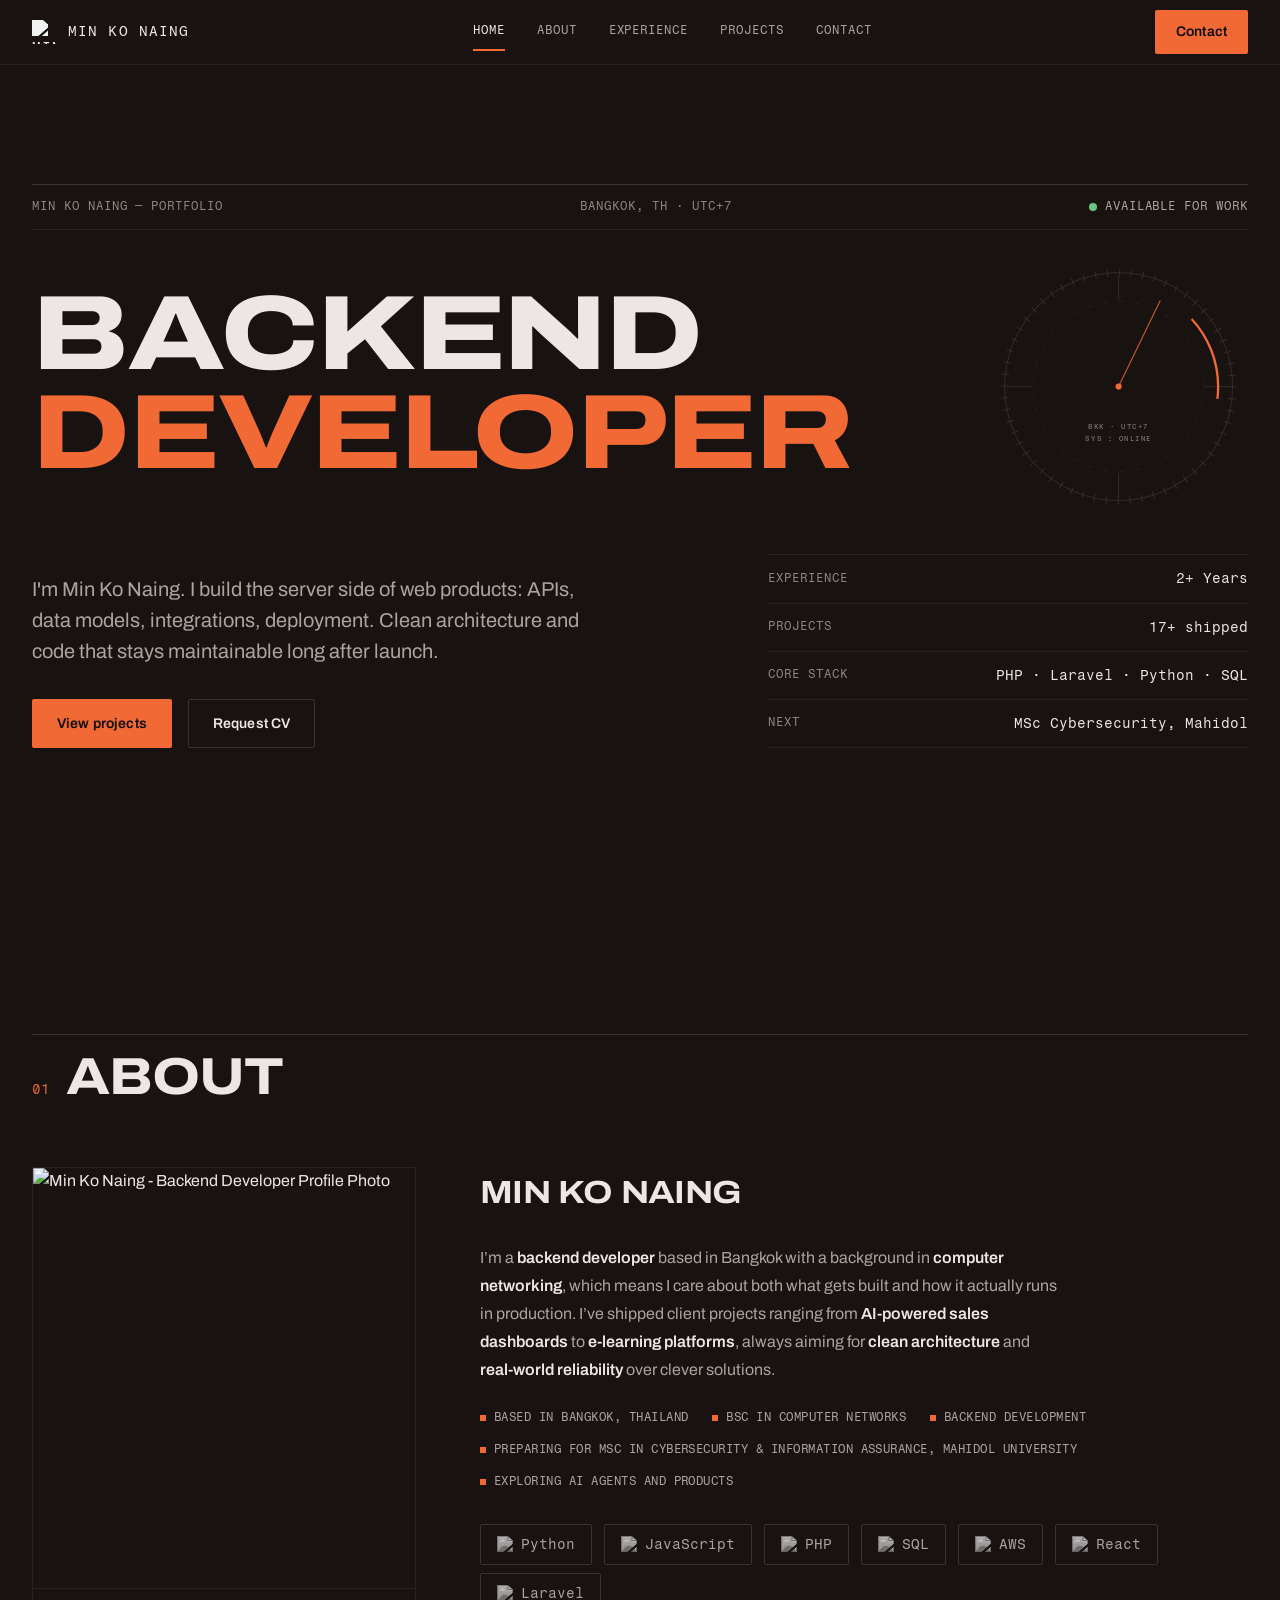
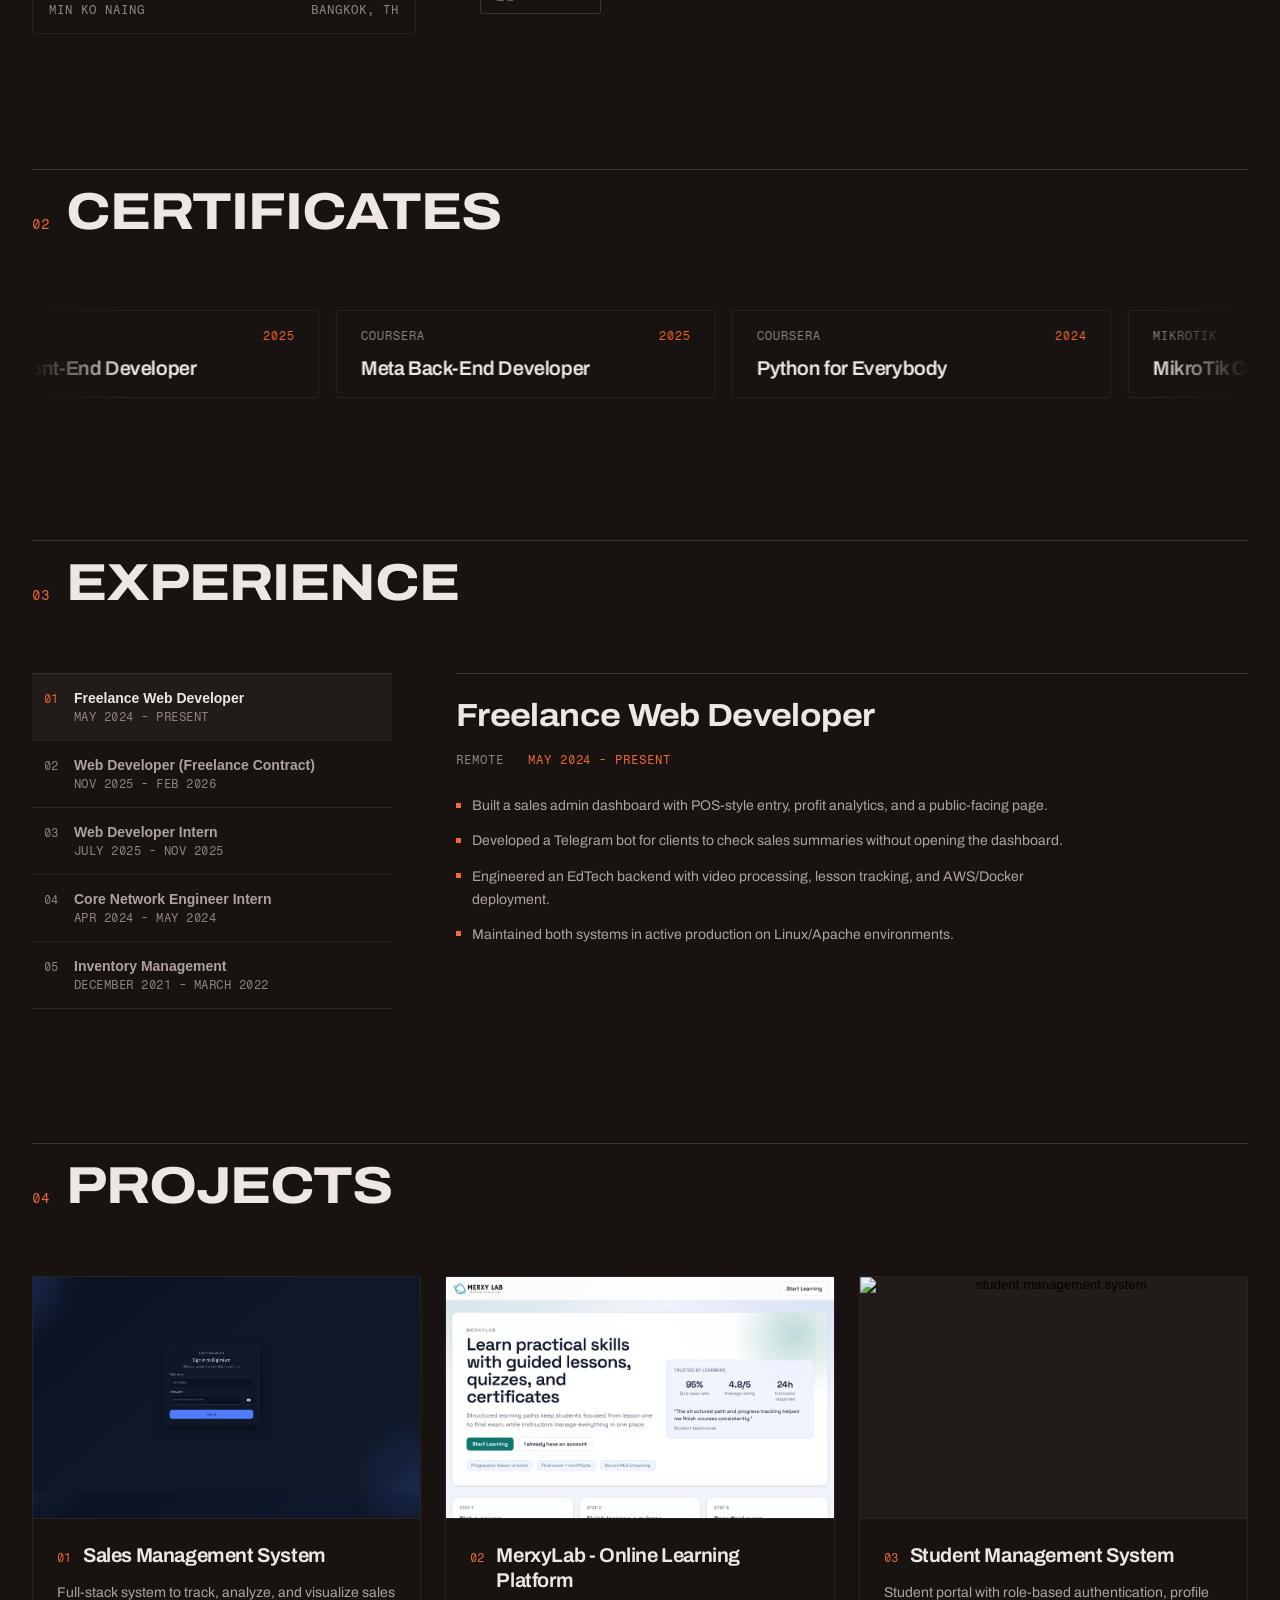
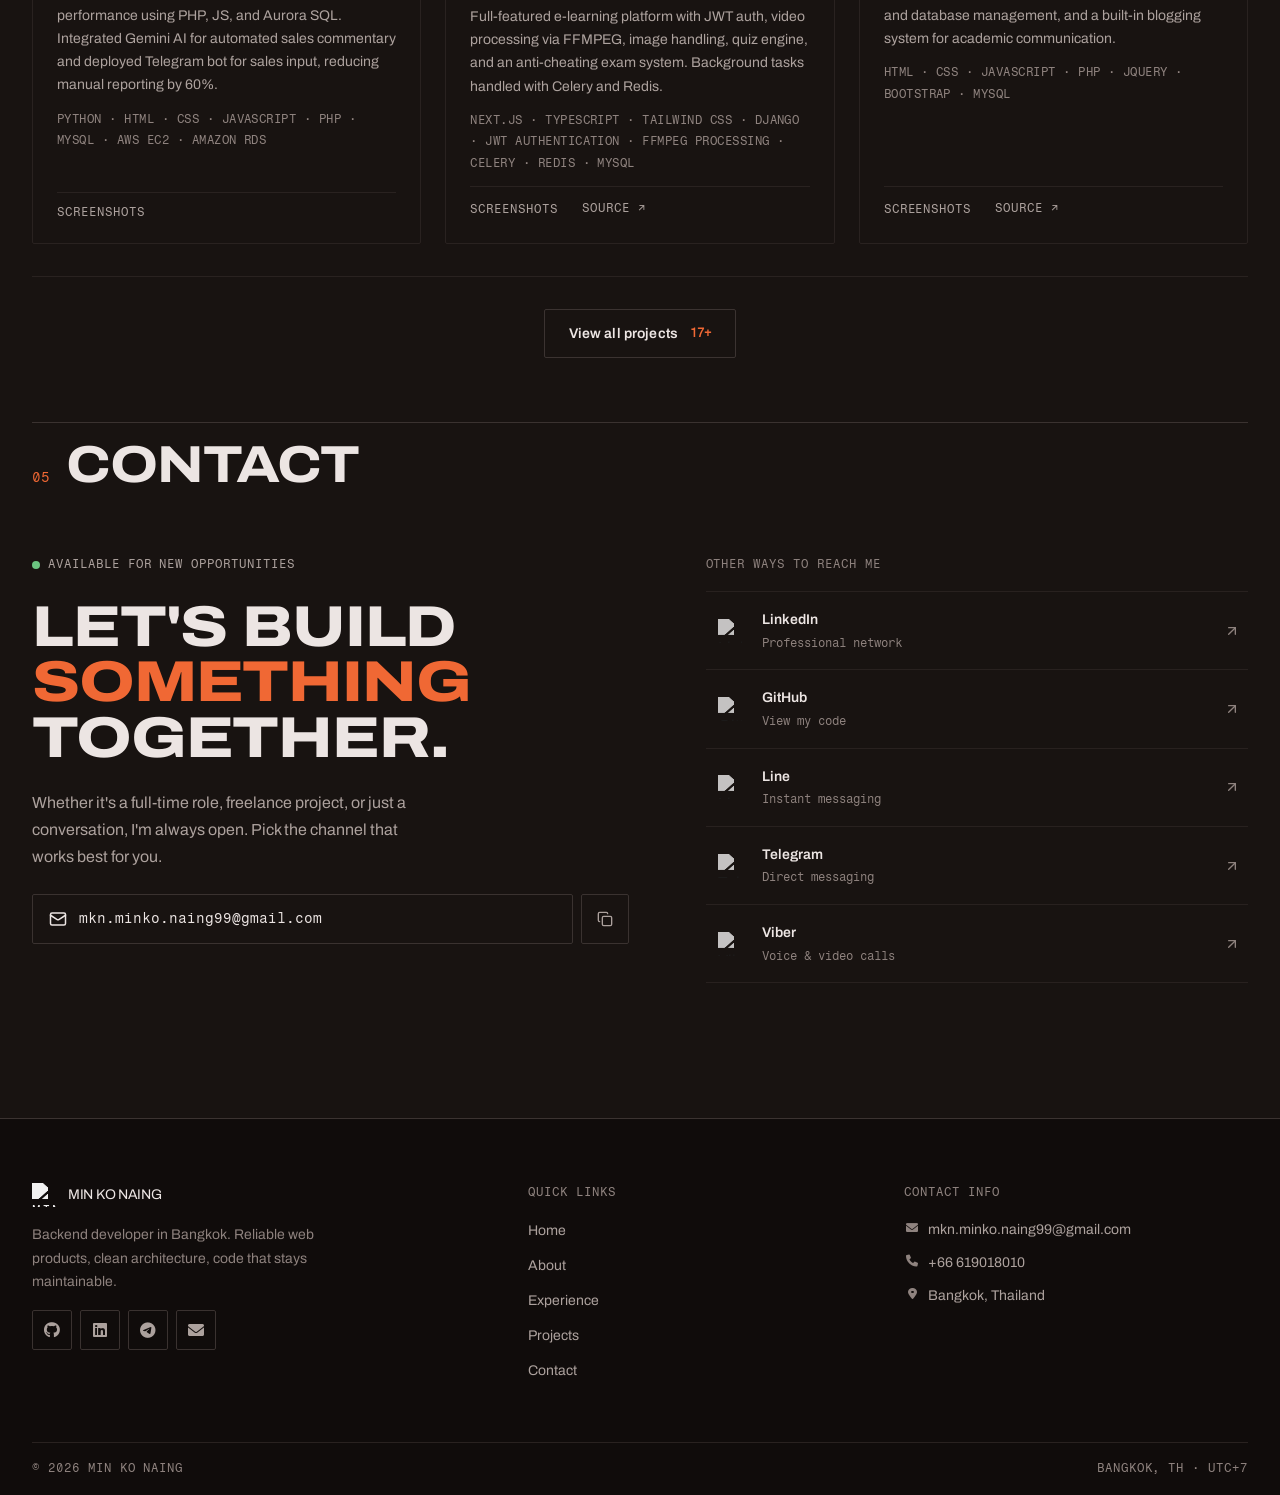
==== commit 272b8919: "feat: keep 17+ count on view-all projects button" ====
--- a/index.html
+++ b/index.html
@@ -426,7 +426,7 @@
             <div class="projects-more">
                 <a href="projects.html" class="btn btn-ghost">
                     <span>View all projects</span>
-                    <i class="fas fa-arrow-right"></i>
+                    <span class="projects-more-count">17+</span>
                 </a>
             </div>
         </div>
--- a/css/projects.css
+++ b/css/projects.css
@@ -142,6 +142,12 @@
     gap: var(--space-3);
 }
 
+.projects-more-count {
+    font-family: var(--font-mono);
+    font-size: var(--text-xs);
+    color: var(--signal);
+}
+
 /* Standalone projects page */
 .projects-page {
     padding-top: calc(var(--nav-h) + var(--space-12));
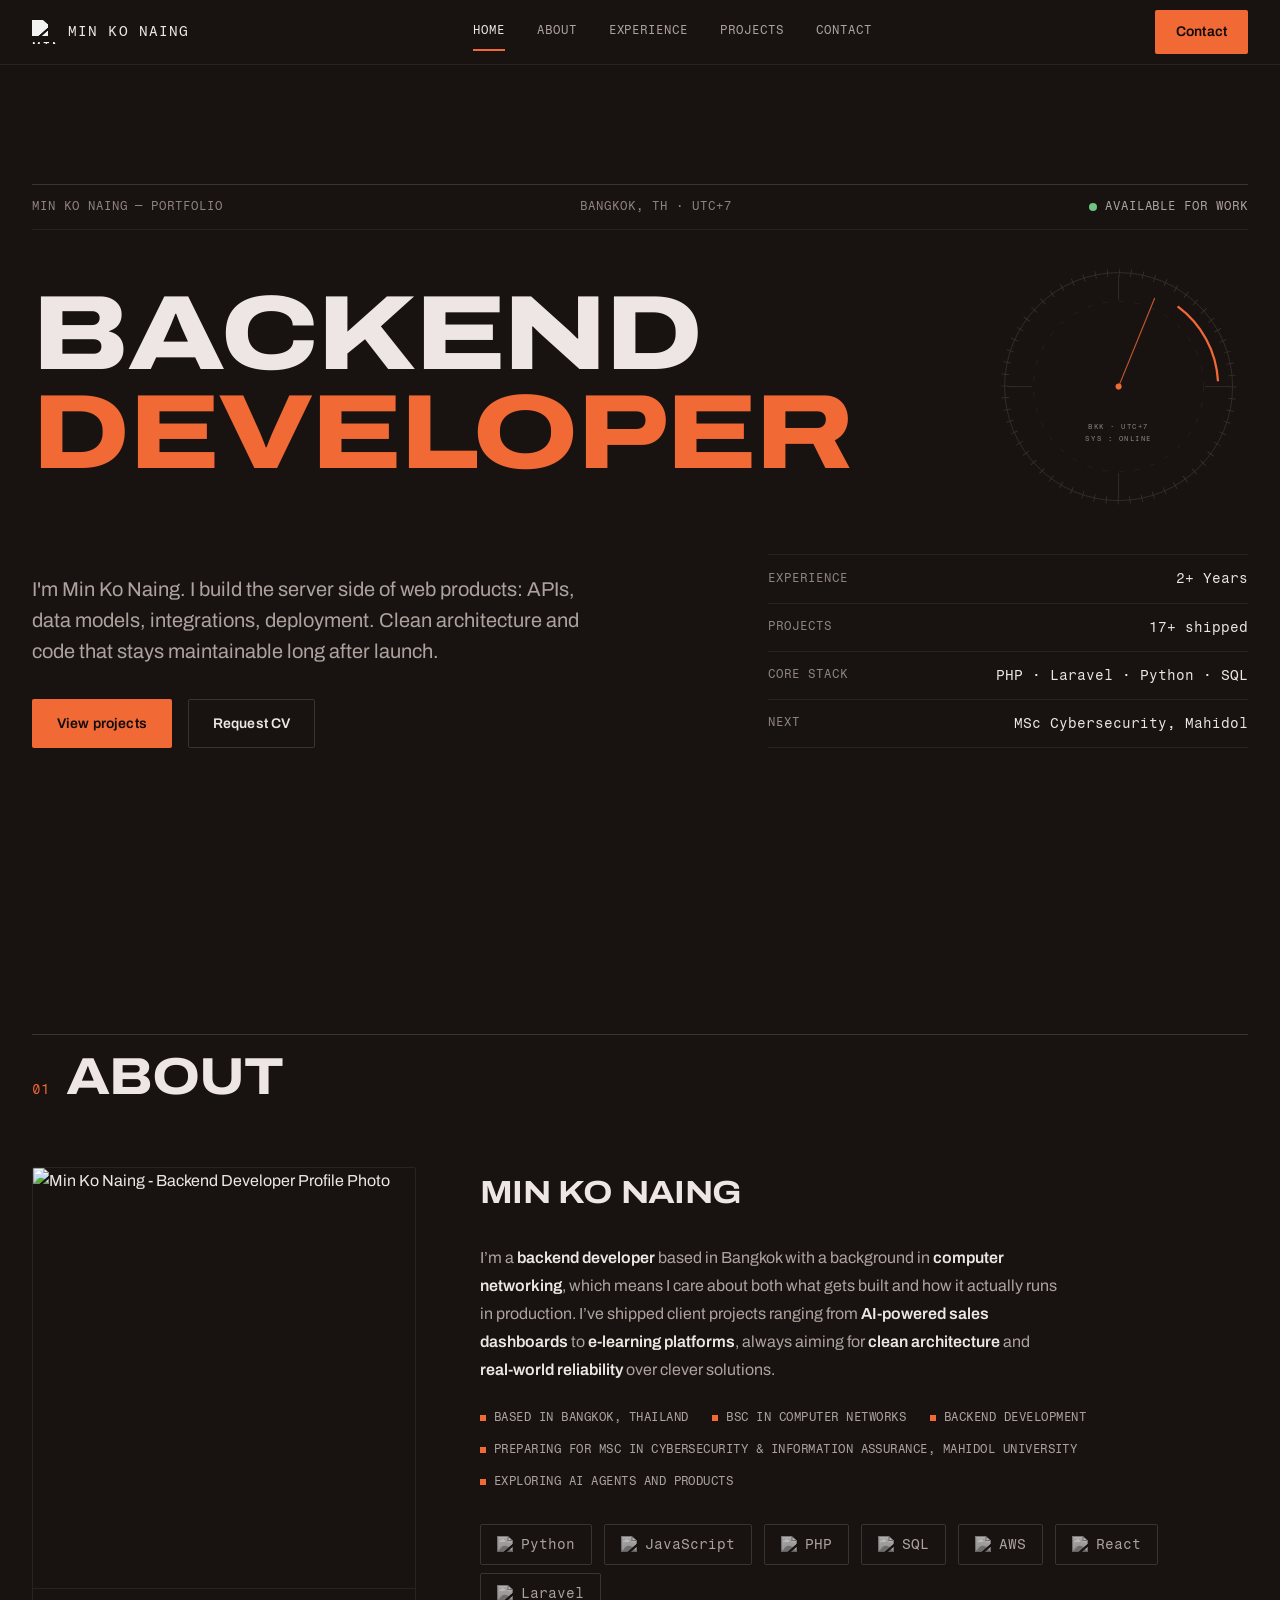
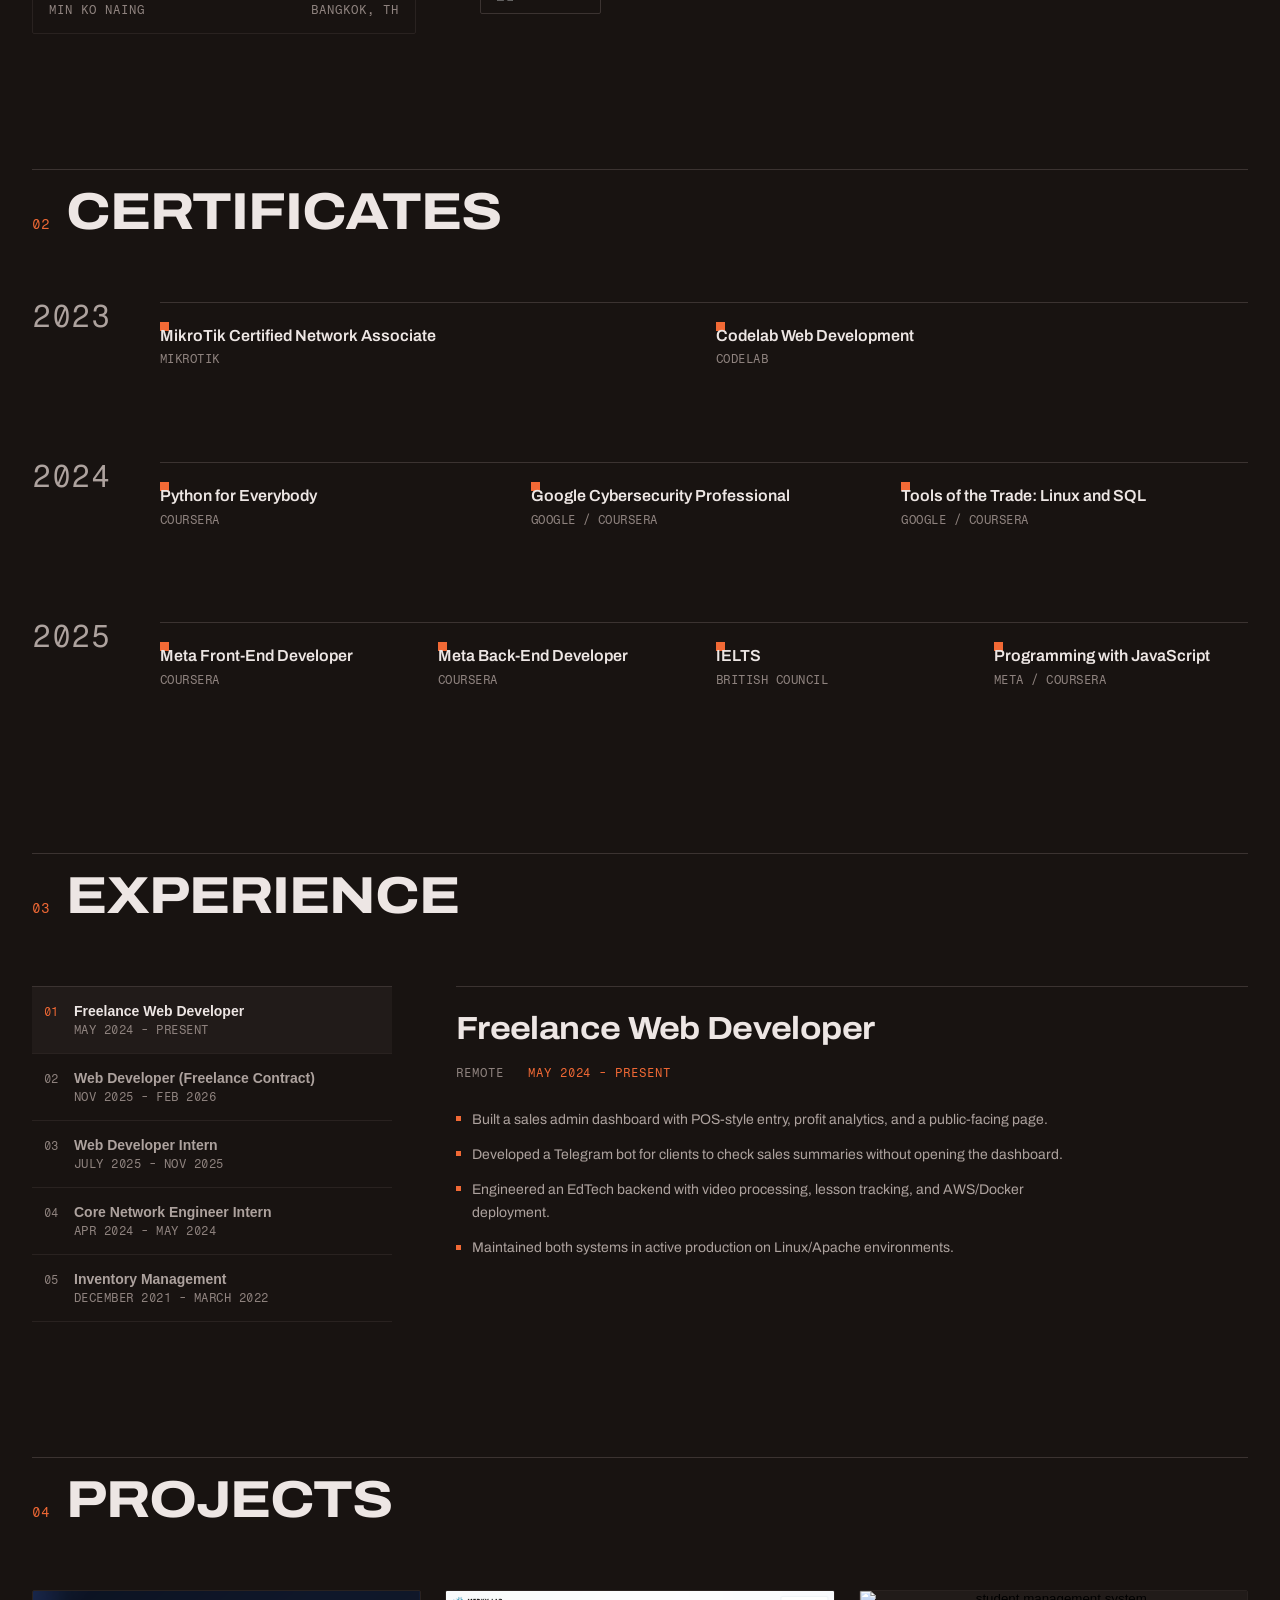
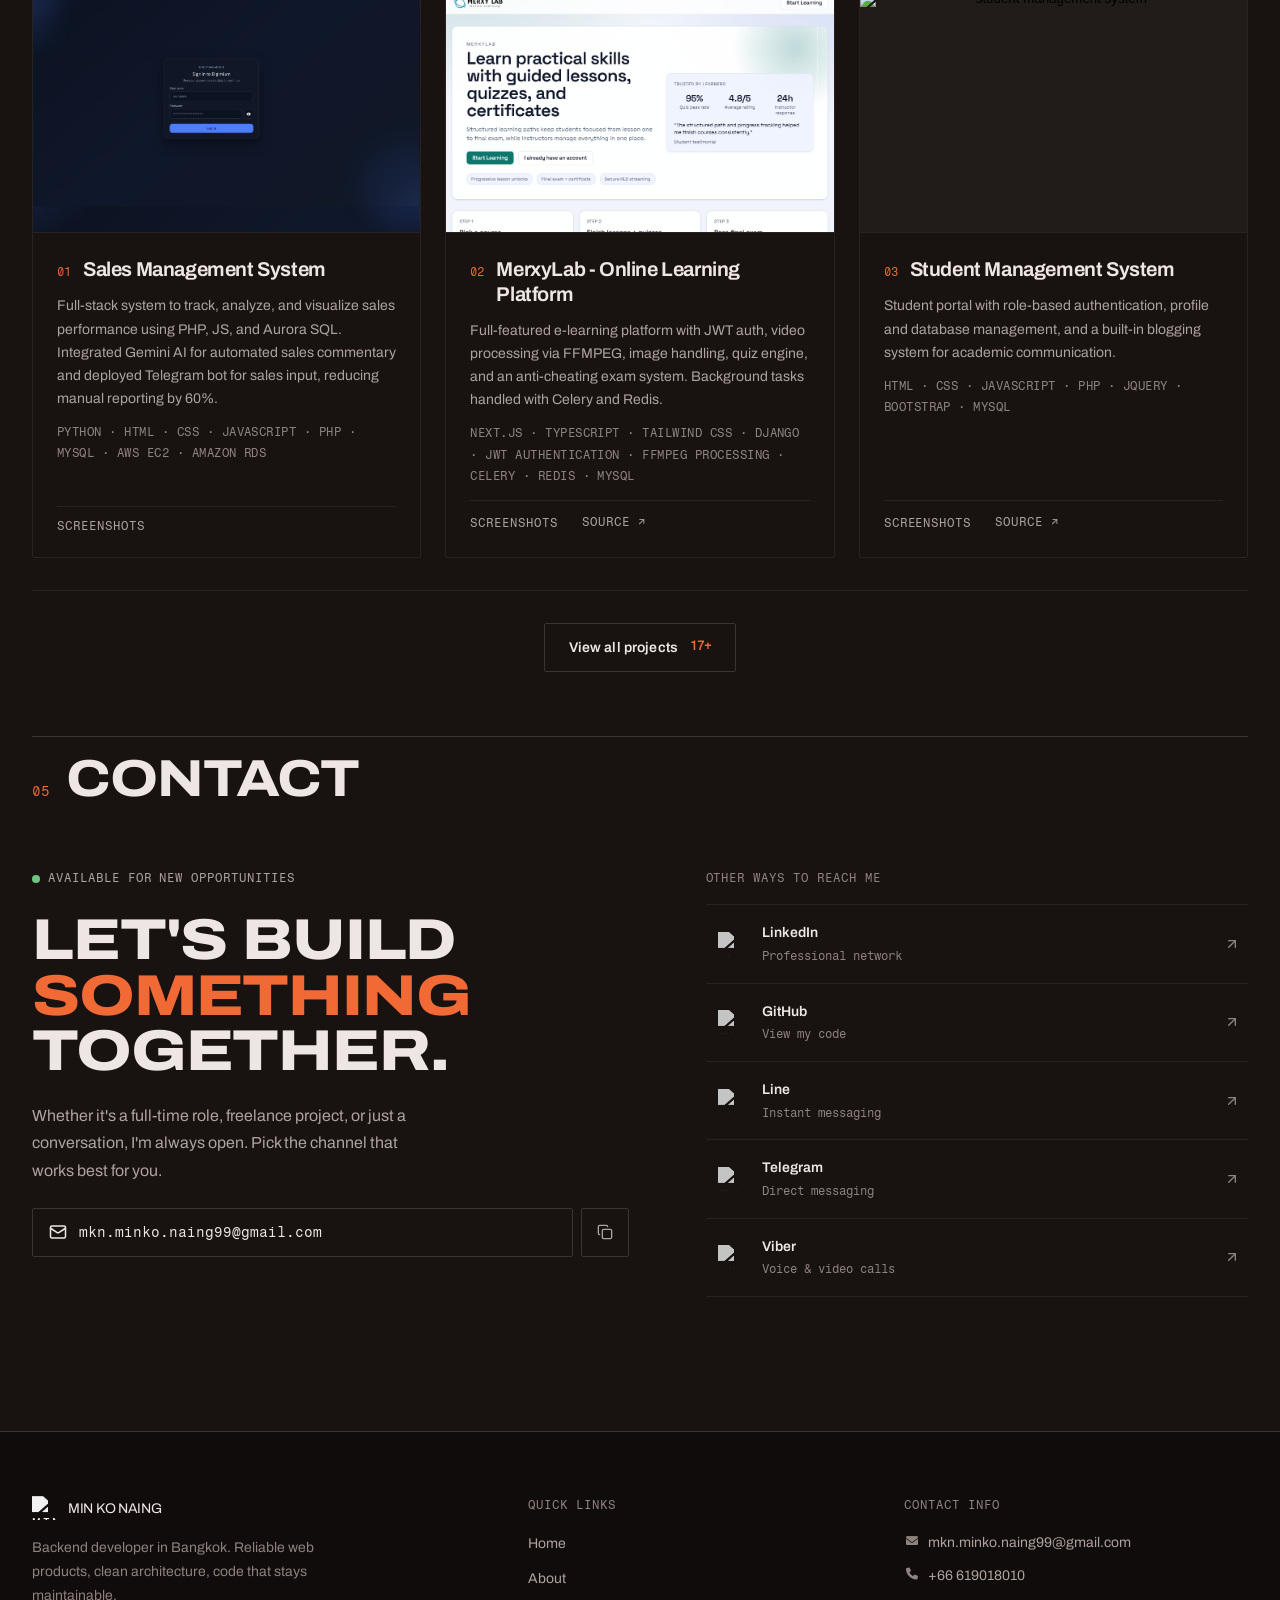
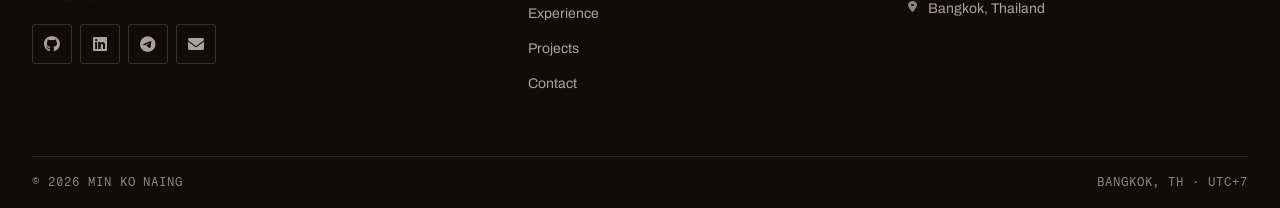
==== commit e016b525: "feat: rebuild certificates as chronological timeline ledger - Replace auto-scroll marquee with a yea" ====
--- a/index.html
+++ b/index.html
@@ -382,18 +382,14 @@
         </div>
     </section>
 
-    <section class="certificate">
+    <section id="certificates" class="certificate">
         <div class="certificate-container">
             <div class="section-header">
                 <span class="section-index">02</span>
                 <h2 class="section-title">Certificates</h2>
             </div>
-            <div class="certificate-section">
-                <div class="certificates-scroll-container">
-                    <div class="certificates-track" id="certificates-track">
-                        <!-- Certificates will be loaded here via JavaScript -->
-                    </div>
-                </div>
+            <div class="cert-ledger" id="cert-ledger">
+                <!-- Timeline lanes injected via JavaScript -->
             </div>
         </div>
     </section>
--- a/css/certificates.css
+++ b/css/certificates.css
@@ -1,5 +1,6 @@
 /* ==========================================================================
-   Certificates: auto-scrolling rail of verifiable records
+   Certificates: chronological ledger
+   One lane per year, each credential a marker on that year's axis.
    ========================================================================== */
 
 .certificate {
@@ -11,82 +12,155 @@
     margin: 0 auto;
 }
 
-.certificates-scroll-container {
-    position: relative;
-    width: 100%;
-    overflow: hidden;
-    padding: var(--space-2) 0;
-    -webkit-mask-image: linear-gradient(to right, transparent 0%, black 8%, black 92%, transparent 100%);
-    mask-image: linear-gradient(to right, transparent 0%, black 8%, black 92%, transparent 100%);
+.cert-ledger {
+    display: flex;
+    flex-direction: column;
+    gap: clamp(var(--space-8), 5vw, var(--space-16));
 }
 
-.certificates-track {
-    display: flex;
-    gap: var(--space-4);
-    width: max-content;
-    will-change: transform;
+/* ── Lane ───────────────────────────────────────── */
+.cert-lane {
+    display: grid;
+    grid-template-columns: 96px 1fr;
+    gap: var(--space-8);
+    align-items: start;
 }
 
-.certificate-item {
+.cert-year {
+    font-family: var(--font-mono);
+    font-size: clamp(1.5rem, 2.4vw, 2.25rem);
+    line-height: 1;
+    color: var(--ink-2);
+    letter-spacing: 0.02em;
+}
+
+/* ── Track + axis ───────────────────────────────── */
+.cert-track {
+    position: relative;
+    display: grid;
+    grid-template-columns: repeat(auto-fit, minmax(190px, 1fr));
+    gap: var(--space-6);
+    padding-top: var(--space-6);
+}
+
+.cert-axis {
+    position: absolute;
+    top: 0;
+    left: 0;
+    right: 0;
+    height: 1px;
+    background: var(--line-1);
+}
+
+/* ── Item ───────────────────────────────────────── */
+.cert-item {
+    position: relative;
+    padding-top: var(--space-5);
+    text-decoration: none;
+}
+
+.cert-marker {
+    position: absolute;
+    top: -4px;
+    left: 0;
+    width: 9px;
+    height: 9px;
+    background: var(--signal);
+    transition: transform var(--duration-fast) var(--ease-out);
+}
+
+.cert-item-body {
     display: flex;
     flex-direction: column;
-    gap: var(--space-2);
-    min-width: 380px;
-    max-width: 380px;
-    padding: var(--space-4) var(--space-6);
-    border: 1px solid var(--line-0);
-    border-radius: var(--radius-1);
-    text-decoration: none;
-    transition: border-color var(--duration-fast) var(--ease-out);
+    gap: var(--space-1);
 }
 
-.certificate-item:hover {
-    border-color: var(--signal);
+.cert-item-title {
+    font-size: var(--text-base);
+    font-weight: 600;
+    line-height: 1.3;
+    color: var(--ink-1);
+    transition: color var(--duration-fast) var(--ease-out);
 }
 
-.certificate-meta {
-    display: flex;
-    justify-content: space-between;
-    gap: var(--space-4);
+.cert-item-issuer {
+    font-family: var(--font-mono);
+    font-size: var(--text-xs);
+    text-transform: uppercase;
+    letter-spacing: 0.04em;
+    color: var(--ink-3);
+}
+
+.cert-item-verify {
     font-family: var(--font-mono);
     font-size: var(--text-xs);
     text-transform: uppercase;
     letter-spacing: var(--tracking-wide);
+    color: var(--ink-3);
+    opacity: 0;
+    margin-top: var(--space-1);
+    transition: opacity var(--duration-fast) var(--ease-out),
+        color var(--duration-fast) var(--ease-out);
 }
 
-.certificate-issuer {
-    color: var(--ink-3);
+.cert-item:hover .cert-marker,
+.cert-item:focus-visible .cert-marker {
+    transform: scale(1.35);
 }
 
-.certificate-year {
+.cert-item:hover .cert-item-title,
+.cert-item:focus-visible .cert-item-title {
     color: var(--signal);
 }
 
-.certificate-title {
-    font-size: var(--text-lg);
-    font-weight: 600;
-    color: var(--ink-1);
-    line-height: 1.3;
+.cert-item:hover .cert-item-verify,
+.cert-item:focus-visible .cert-item-verify {
+    opacity: 1;
+    color: var(--signal);
 }
 
-/* ── Responsive ─────────────────────────────────── */
+/* ── Responsive: vertical spine per year ────────── */
 @media (max-width: 768px) {
     .certificate {
-        padding: 0 0 var(--space-16);
+        padding: 0 var(--space-4) var(--space-16);
     }
 
-    .certificate-container .section-header {
-        margin-left: var(--space-4);
-        margin-right: var(--space-4);
+    .cert-lane {
+        grid-template-columns: 1fr;
+        gap: var(--space-4);
     }
 
-    .certificate-item {
-        min-width: 300px;
-        max-width: 300px;
-        padding: var(--space-4);
+    .cert-track {
+        grid-template-columns: 1fr;
+        gap: 0;
+        padding-top: 0;
+        padding-left: var(--space-6);
     }
 
-    .certificate-title {
-        font-size: var(--text-base);
+    .cert-axis {
+        top: 8px;
+        bottom: 8px;
+        left: 0;
+        right: auto;
+        width: 1px;
+        height: auto;
+        transform: none !important;
+    }
+
+    .cert-item {
+        padding: var(--space-4) 0;
+    }
+
+    .cert-item + .cert-item {
+        border-top: 1px solid var(--line-0);
+    }
+
+    .cert-marker {
+        top: calc(var(--space-4) + 4px);
+        left: calc(-1 * var(--space-6) - 4px);
+    }
+
+    .cert-item-verify {
+        opacity: 1;
     }
 }
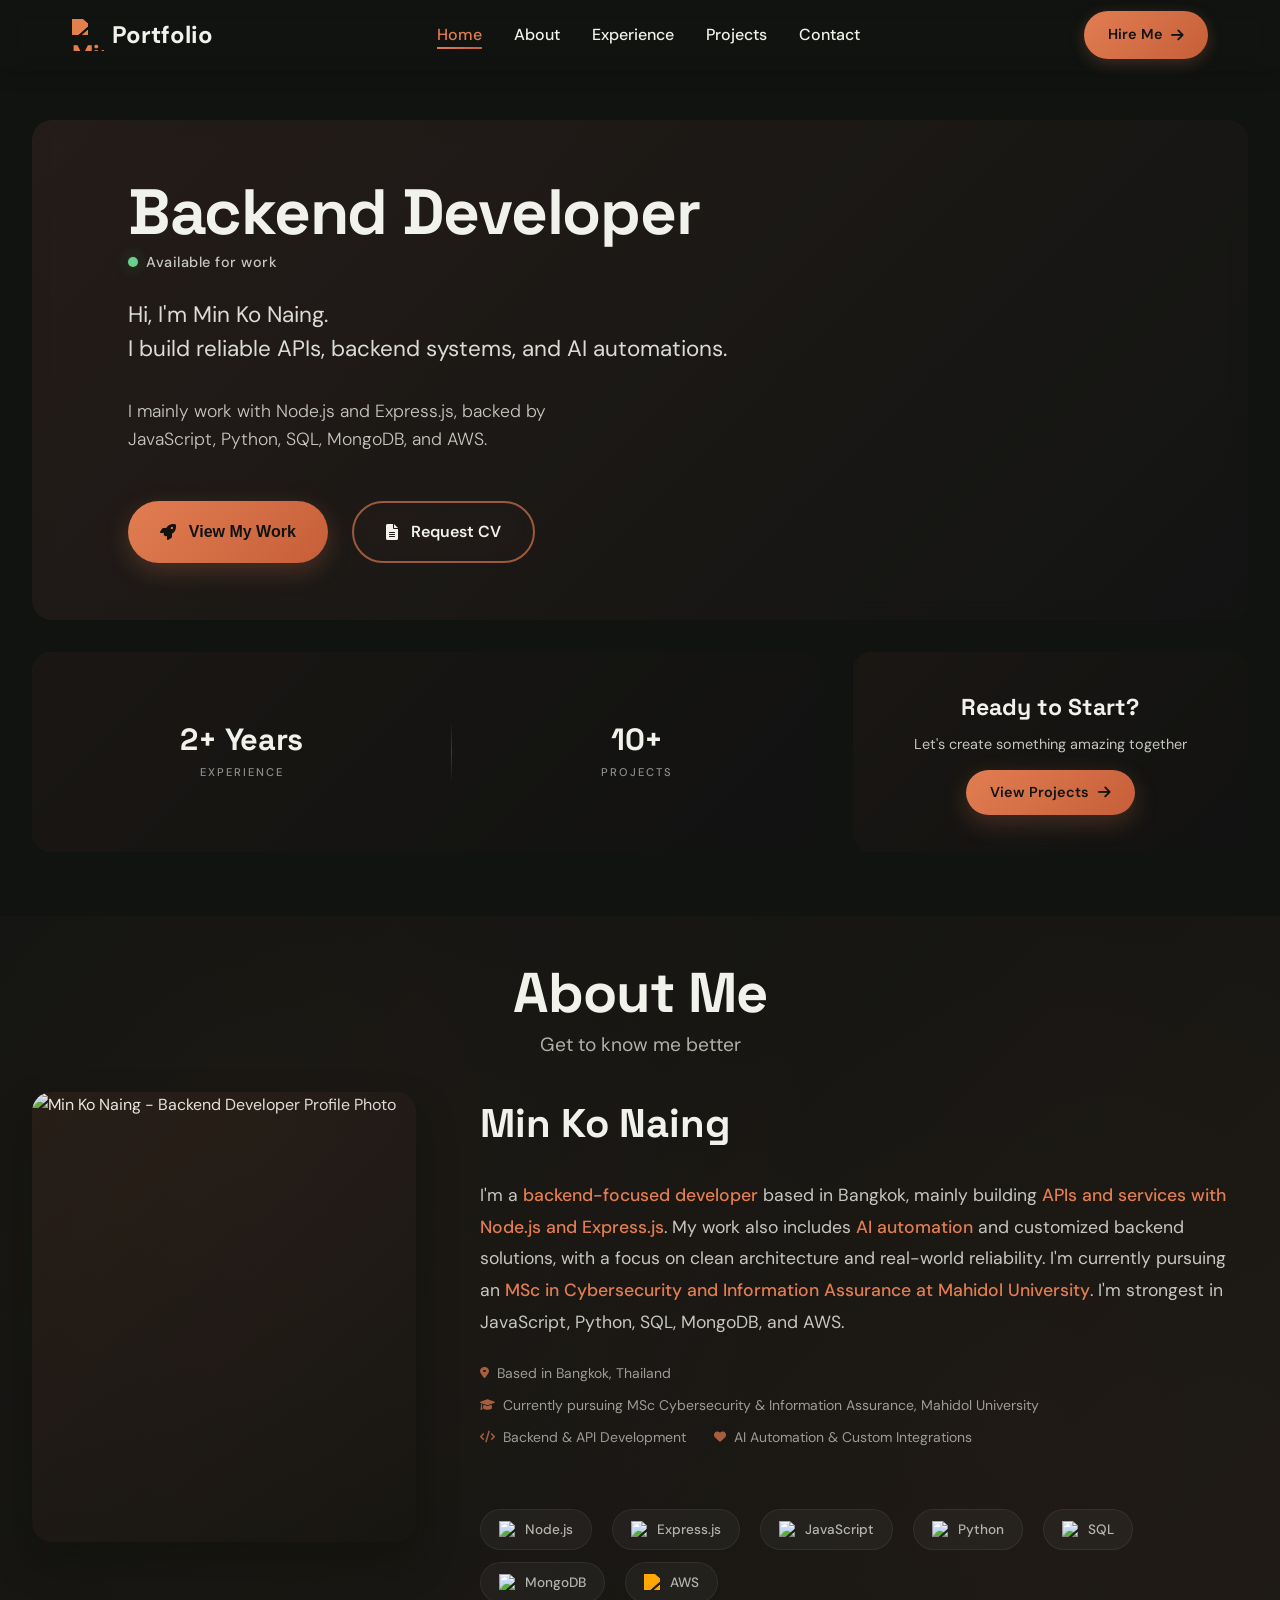
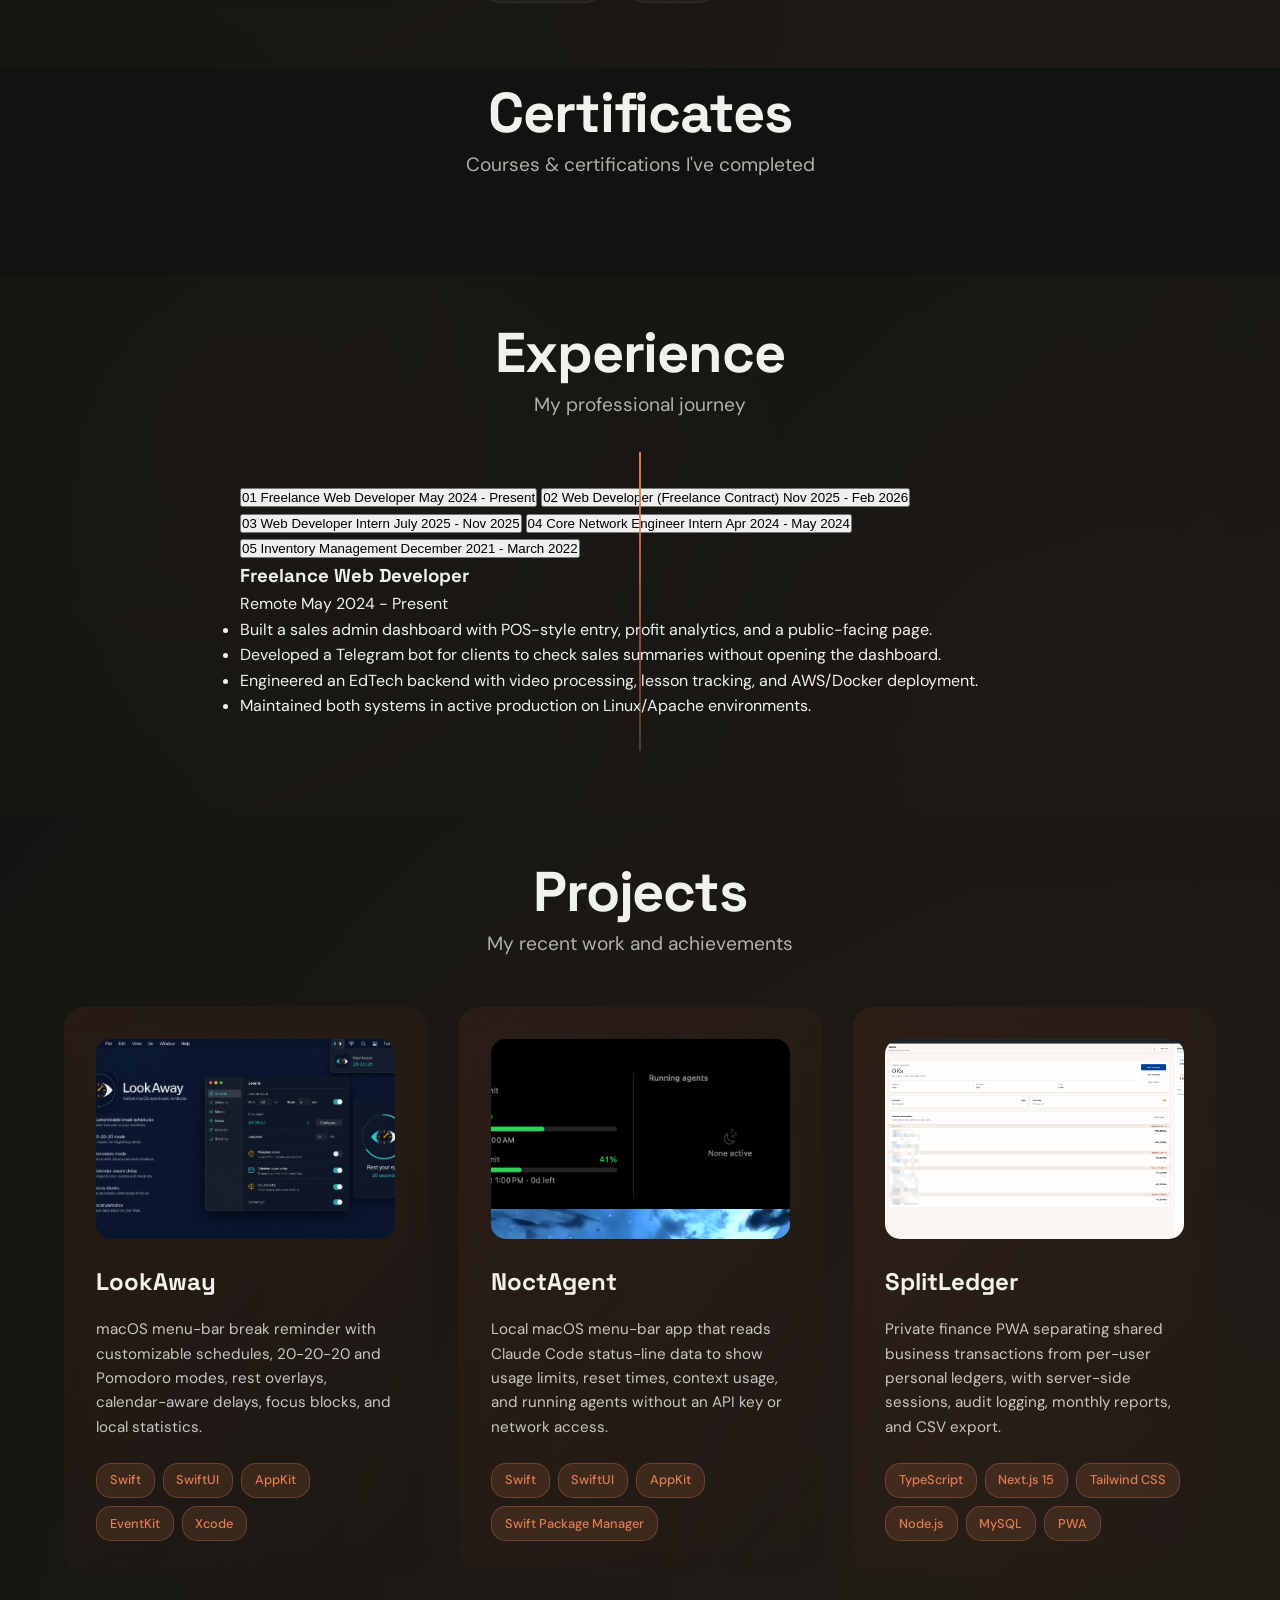
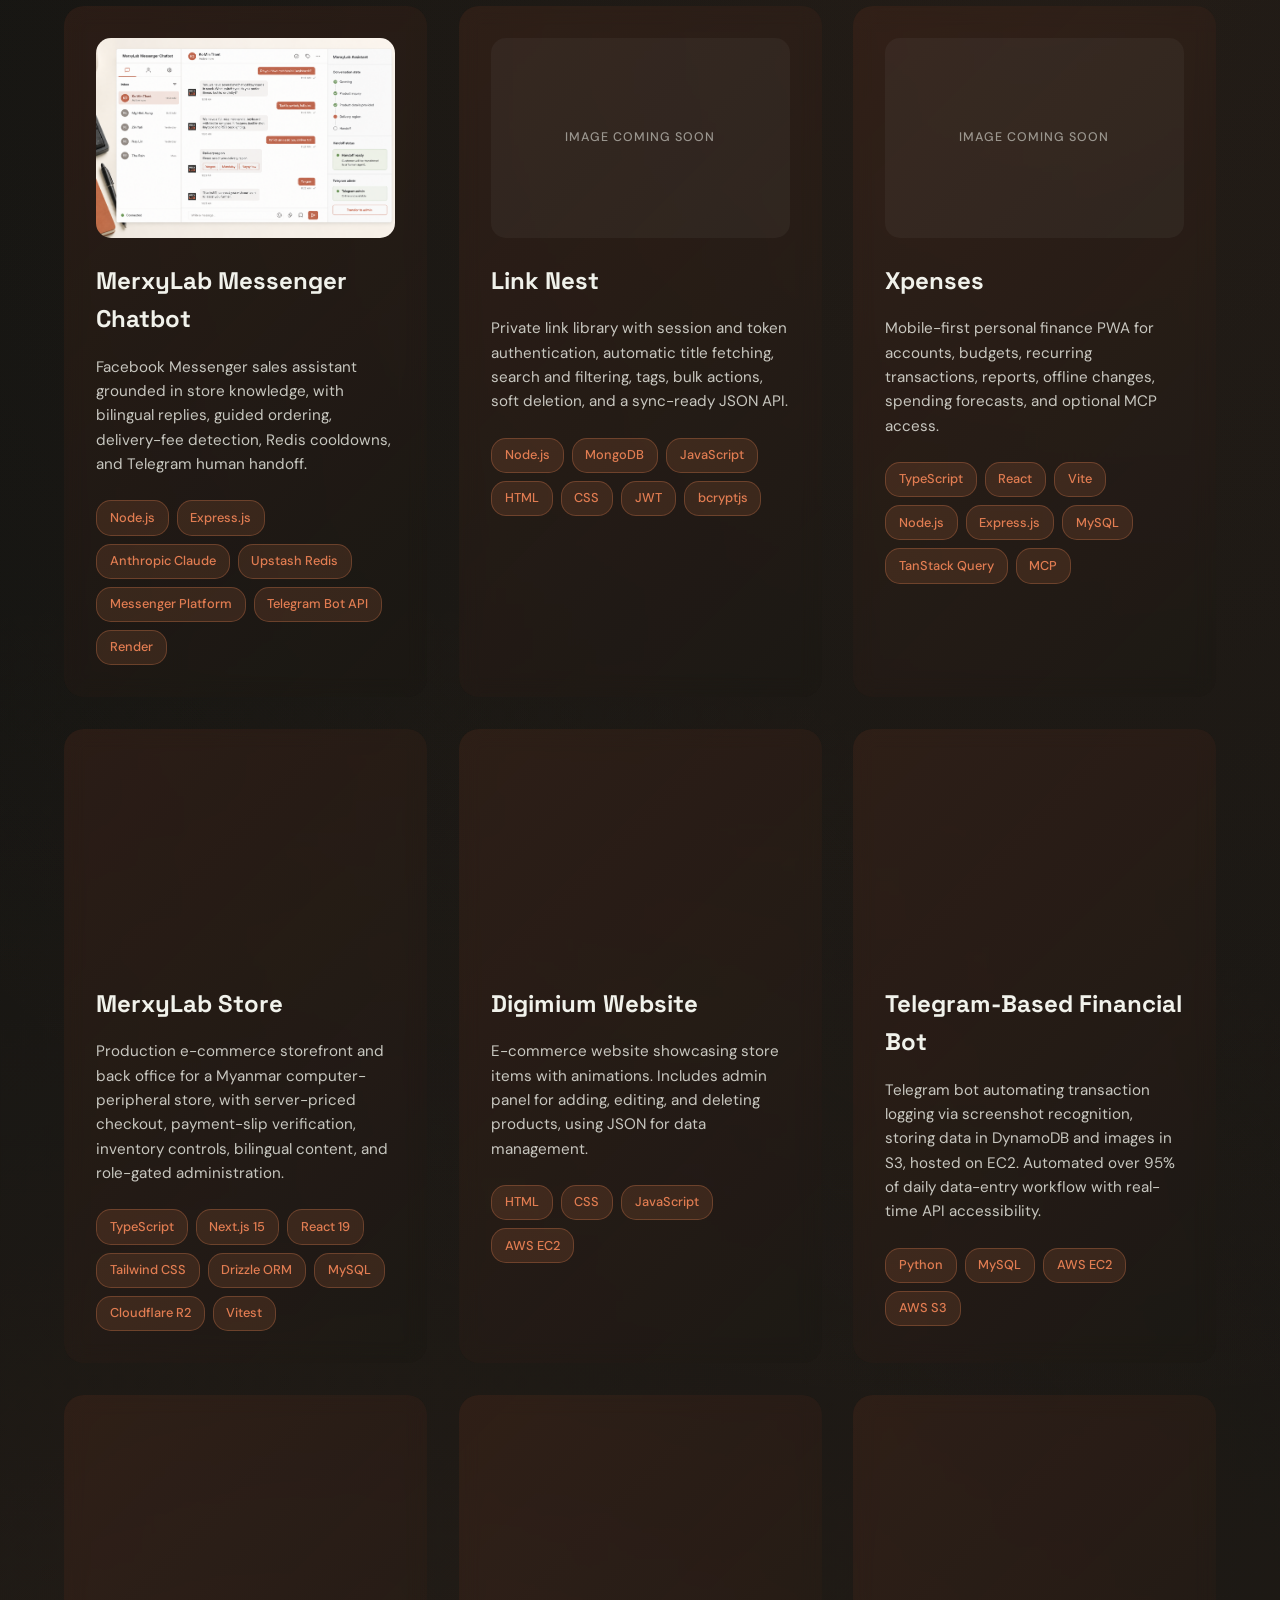
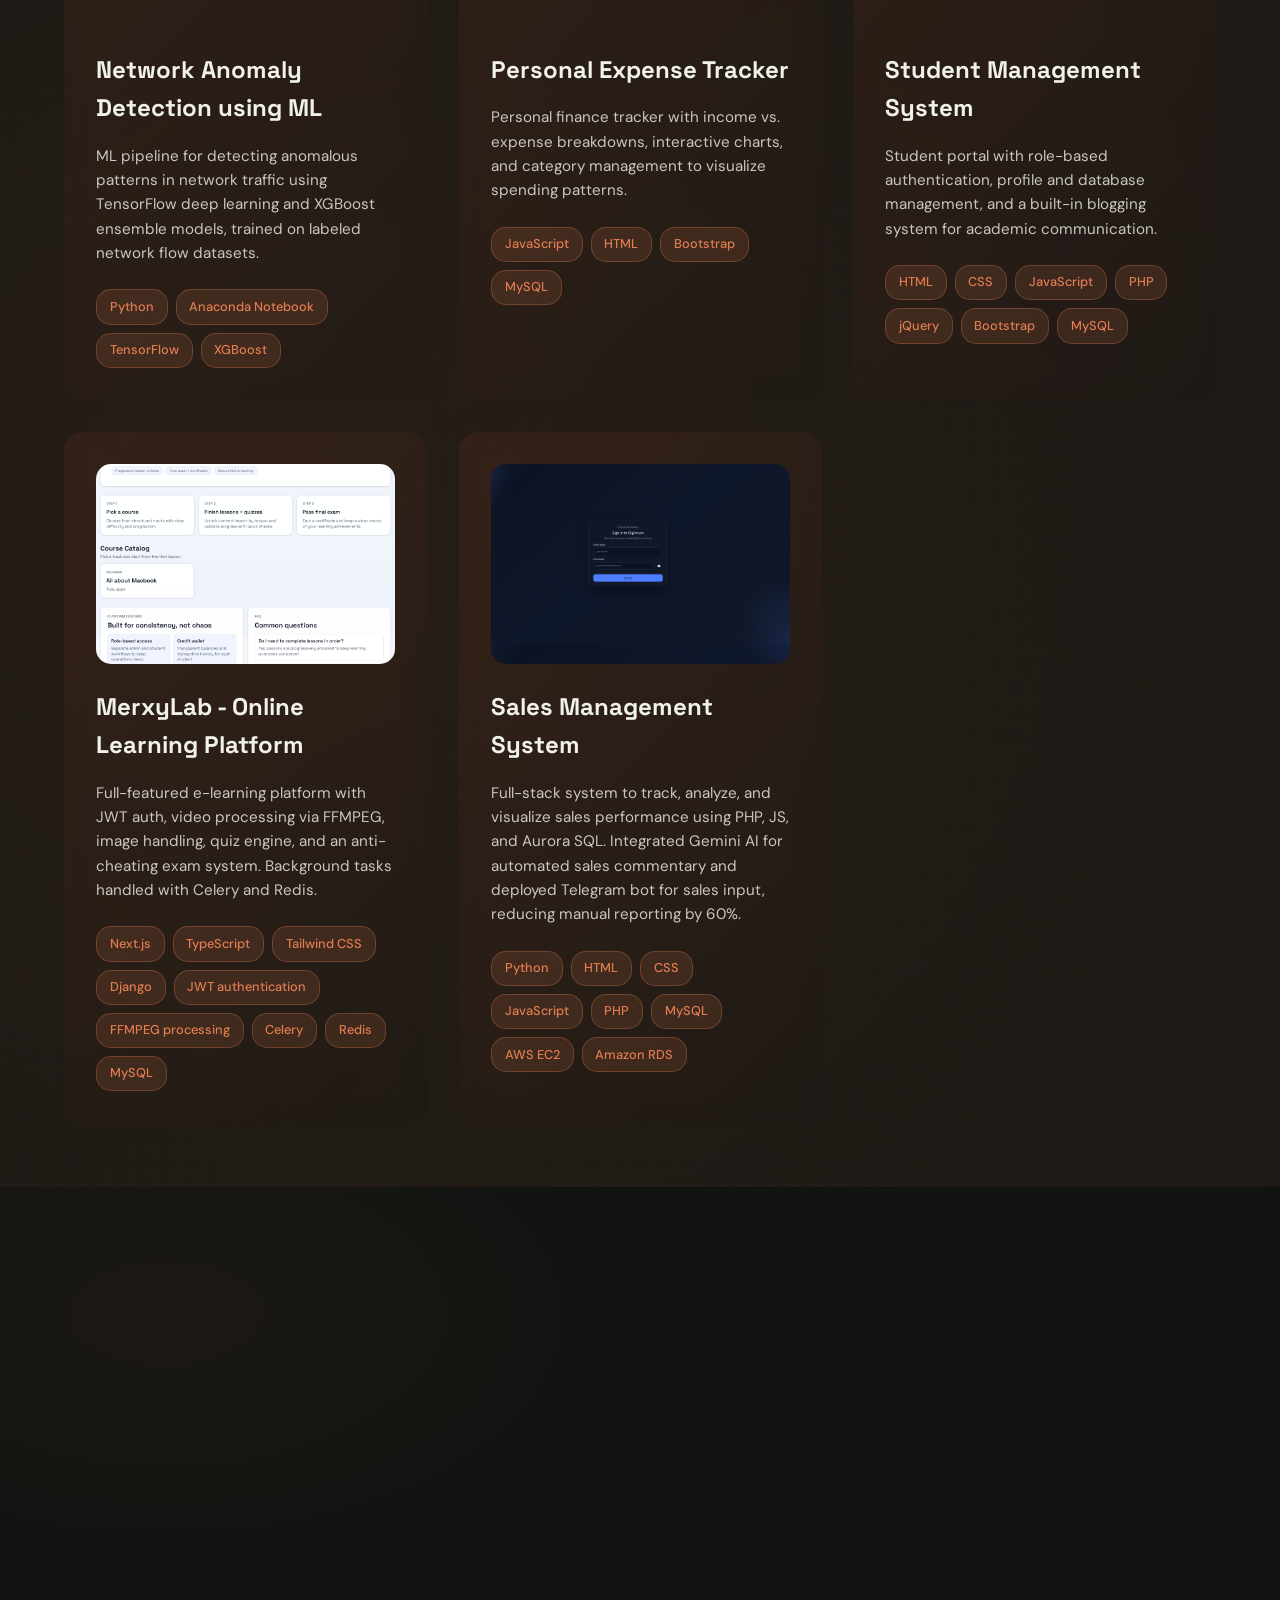
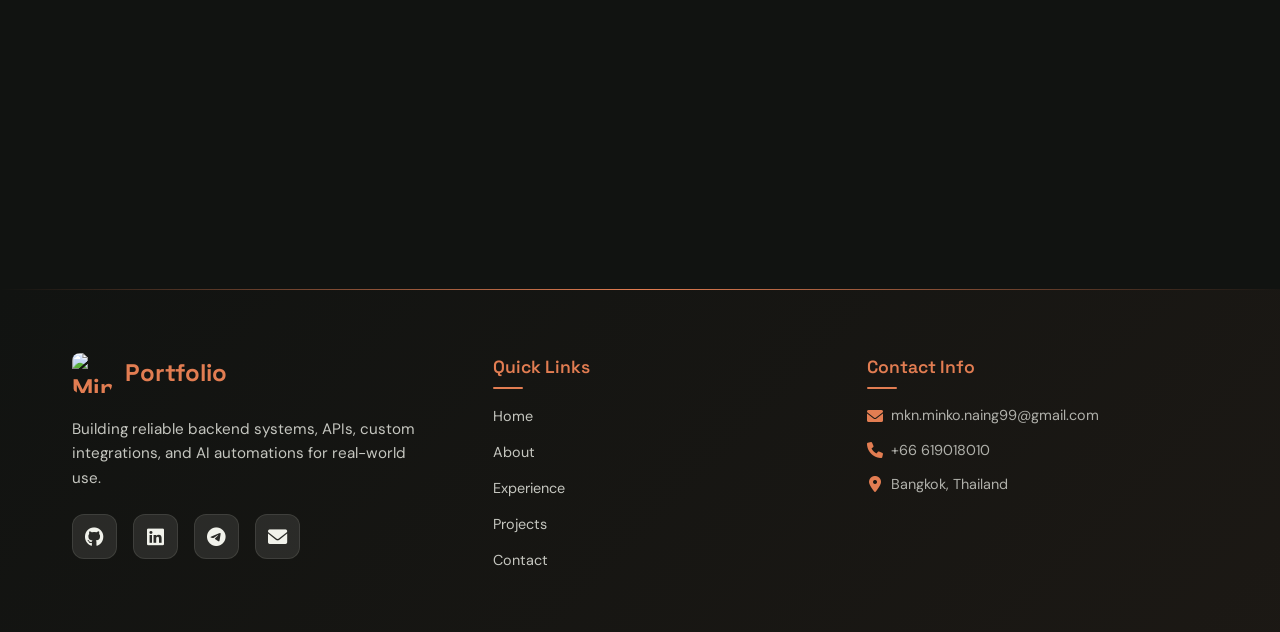
==== commit 09a497a7: "feat: refresh portfolio content and projects" ====
--- a/index.html
+++ b/index.html
@@ -4,15 +4,14 @@
 <head>
     <meta charset="UTF-8">
     <meta name="viewport" content="width=device-width, initial-scale=1.0">
-    <script>document.documentElement.classList.add("js");</script>
 
     <!-- Primary Meta Tags -->
     <title>Min Ko Naing | Backend Developer in Bangkok</title>
     <meta name="title" content="Min Ko Naing | Backend Developer in Bangkok">
     <meta name="description"
-        content="Backend developer in Bangkok building reliable web apps with Laravel, PHP, Python, and React. Explore projects and get in touch.">
+        content="Backend developer in Bangkok building APIs, AI automations, and reliable services with Node.js, Express.js, JavaScript, Python, SQL, MongoDB, and AWS.">
     <meta name="keywords"
-        content="Backend Developer, Web Developer, Laravel Developer, PHP Developer, Python Developer, React Developer, Bangkok, Thailand, Web Development, Full Stack Developer, AI Solutions">
+        content="Backend Developer, Node.js Developer, Express.js Developer, API Developer, JavaScript Developer, Python Developer, SQL, MongoDB, AWS, AI Automation, Cybersecurity, Bangkok, Thailand">
     <meta name="author" content="Min Ko Naing">
     <meta name="robots" content="index, follow">
     <meta name="language" content="English">
@@ -24,7 +23,7 @@
     <meta property="og:url" content="https://merxy.club/">
     <meta property="og:title" content="Min Ko Naing | Backend Developer in Bangkok">
     <meta property="og:description"
-        content="Backend developer in Bangkok building reliable web apps with Laravel, PHP, Python, and React. Explore projects and get in touch.">
+        content="Backend developer in Bangkok building APIs, AI automations, and reliable services with Node.js, Express.js, JavaScript, Python, SQL, MongoDB, and AWS.">
     <meta property="og:image" content="https://merxy.club/assets/profile.png">
     <meta property="og:image:width" content="1200">
     <meta property="og:image:height" content="630">
@@ -37,13 +36,13 @@
     <meta name="twitter:url" content="https://merxy.club/">
     <meta name="twitter:title" content="Min Ko Naing | Backend Developer in Bangkok">
     <meta name="twitter:description"
-        content="Backend developer in Bangkok building reliable web apps with Laravel, PHP, Python, and React.">
+        content="Backend developer building APIs, AI automations, and reliable services with Node.js, Express.js, JavaScript, and Python.">
     <meta name="twitter:image" content="https://merxy.club/assets/profile.png">
     <meta name="twitter:image:alt" content="Min Ko Naing - Backend Developer">
 
     <!-- Additional SEO Meta Tags -->
-    <meta name="theme-color" content="#201c1a">
-    <meta name="msapplication-TileColor" content="#e85d2f">
+    <meta name="theme-color" content="#111311">
+    <meta name="msapplication-TileColor" content="#e27d52">
     <meta name="mobile-web-app-capable" content="yes">
     <meta name="apple-mobile-web-app-status-bar-style" content="default">
     <meta name="apple-mobile-web-app-title" content="Min Ko Naing Portfolio">
@@ -68,11 +67,6 @@
     <link rel="dns-prefetch" href="//github.com">
     <link rel="dns-prefetch" href="//line.me">
     <link rel="dns-prefetch" href="//t.me">
-
-    <!-- Fonts -->
-    <link
-        href="https://fonts.googleapis.com/css2?family=Archivo:wdth,wght@62..125,100..900&family=Fragment+Mono:ital@0;1&display=swap"
-        rel="stylesheet">
 
     <!-- Stylesheets -->
     <link rel="stylesheet" href="css/base.css">
@@ -94,7 +88,7 @@
         "name": "Min Ko Naing",
         "alternateName": "Thomas",
         "jobTitle": "Backend Developer",
-        "description": "Backend developer specializing in Laravel, PHP, Python, and React, focused on building reliable and user-centered web applications.",
+        "description": "Backend-focused developer building APIs, AI automations, and reliable services with Node.js, Express.js, JavaScript, Python, SQL, MongoDB, and AWS while pursuing an MSc in Cybersecurity and Information Assurance.",
         "url": "https://merxy.club",
         "image": "https://merxy.club/assets/profile.png",
         "sameAs": [
@@ -112,18 +106,22 @@
             "@type": "EducationalOrganization",
             "name": "BSc in Computer Networks"
         },
+        "affiliation": {
+            "@type": "CollegeOrUniversity",
+            "name": "Mahidol University"
+        },
         "knowsAbout": [
-            "Web Development",
-            "React",
-            "Laravel",
-            "PHP",
+            "Backend Development",
+            "API Development",
+            "Node.js",
+            "Express.js",
+            "JavaScript",
             "Python",
-            "JavaScript",
-            "HTML5",
-            "CSS3",
             "SQL",
+            "MongoDB",
             "AWS",
-            "Artificial Intelligence"
+            "AI Automation",
+            "Cybersecurity"
         ],
         "worksFor": {
             "@type": "Organization",
@@ -141,7 +139,7 @@
         "@type": "WebSite",
         "name": "Min Ko Naing Portfolio",
         "url": "https://merxy.club",
-        "description": "Backend Developer portfolio showcasing web development projects and skills",
+        "description": "Backend developer portfolio showcasing API, automation, cybersecurity, and web projects",
         "author": {
             "@type": "Person",
             "name": "Min Ko Naing"
@@ -162,7 +160,7 @@
         "name": "Min Ko Naing Development",
         "url": "https://merxy.club",
         "logo": "https://merxy.club/assets/logo.png",
-        "description": "Backend Web Development Services",
+        "description": "Backend development, API, custom integration, and AI automation services",
         "address": {
             "@type": "PostalAddress",
             "addressLocality": "Bangkok",
@@ -188,7 +186,7 @@
             <div class="nav-logo">
                 <a href="#home">
                     <img src="assets/logo.png" alt="Min Ko Naing Portfolio Logo" class="nav-logo-img">
-                    <span>Min Ko Naing</span>
+                    <span>Portfolio</span>
                 </a>
             </div>
 
@@ -204,90 +202,88 @@
             <!-- Button on the right -->
             <div class="nav-button">
                 <a href="#contact" class="cta-button">
-                    <span>Contact</span>
+                    <span>Hire Me</span>
+                    <i class="fas fa-arrow-right"></i>
                 </a>
             </div>
 
             <!-- Mobile menu toggle -->
-            <button class="nav-toggle" id="nav-toggle" aria-label="Toggle navigation menu" aria-controls="nav-menu">
+            <div class="nav-toggle" id="nav-toggle">
                 <span class="bar"></span>
                 <span class="bar"></span>
                 <span class="bar"></span>
-            </button>
+            </div>
         </div>
     </nav>
 
-    <!-- Hero Section -->
+    <!-- Hero Section with Bento Boxes -->
     <section id="home" class="hero-section">
         <div class="hero-container">
-            <div class="hero-meta hero-gate">
-                <span class="hero-meta-item">Min Ko Naing — Portfolio</span>
-                <span class="hero-meta-item hero-meta-loc">Bangkok, TH · UTC+7</span>
-                <span class="hero-meta-item hero-status">
-                    <span class="status-dot"></span>
-                    Available for work
-                </span>
-            </div>
-
-            <div class="hero-figure hero-gate" aria-hidden="true">
-                <svg viewBox="0 0 320 320" fill="none" xmlns="http://www.w3.org/2000/svg">
-                    <circle cx="160" cy="160" r="150" stroke="var(--line-1)" stroke-width="1" />
-                    <circle cx="160" cy="160" r="150" stroke="var(--line-1)" stroke-width="10"
-                        pathLength="60" stroke-dasharray="0.06 0.94" />
-                    <circle cx="160" cy="160" r="112" stroke="var(--line-0)" stroke-width="1"
-                        pathLength="100" stroke-dasharray="1 2" />
-                    <line x1="160" y1="14" x2="160" y2="46" stroke="var(--line-1)" stroke-width="1" />
-                    <line x1="160" y1="274" x2="160" y2="306" stroke="var(--line-1)" stroke-width="1" />
-                    <line x1="14" y1="160" x2="46" y2="160" stroke="var(--line-1)" stroke-width="1" />
-                    <line x1="274" y1="160" x2="306" y2="160" stroke="var(--line-1)" stroke-width="1" />
-                    <circle class="dial-arc" cx="160" cy="160" r="131" stroke="var(--signal)"
-                        stroke-width="3" pathLength="100" stroke-dasharray="14 86" stroke-dashoffset="25" />
-                    <g class="dial-sweep">
-                        <line x1="160" y1="160" x2="160" y2="34" stroke="var(--signal)" stroke-width="1.5"
-                            opacity="0.8" />
-                    </g>
-                    <circle cx="160" cy="160" r="4" fill="var(--signal)" />
-                    <text x="160" y="216" text-anchor="middle" class="dial-text">BKK · UTC+7</text>
-                    <text x="160" y="232" text-anchor="middle" class="dial-text">SYS : ONLINE</text>
-                </svg>
-            </div>
-
-            <h1 class="hero-title hero-gate">
-                <span class="hero-line"><span class="hero-line-inner">Backend</span></span>
-                <span class="hero-line"><span class="hero-line-inner hero-title-signal">Developer</span></span>
-            </h1>
-
-            <div class="hero-lower hero-gate">
-                <div class="hero-pitch">
-                    <p class="hero-intro">
-                        I'm Min Ko Naing. I build the server side of web products:
-                        APIs, data models, integrations, deployment. Clean architecture
-                        and code that stays maintainable long after launch.
-                    </p>
-                    <div class="hero-actions">
-                        <a href="#projects" class="btn btn-primary">View projects</a>
-                        <a href="#contact" class="btn btn-ghost">Request CV</a>
-                    </div>
-                </div>
-
-                <dl class="hero-spec">
-                    <div class="hero-spec-row">
-                        <dt>Experience</dt>
-                        <dd id="experience-display">2+ Years</dd>
-                    </div>
-                    <div class="hero-spec-row">
-                        <dt>Projects</dt>
-                        <dd><span id="project-count">17</span>+ shipped</dd>
-                    </div>
-                    <div class="hero-spec-row">
-                        <dt>Core stack</dt>
-                        <dd>PHP · Laravel · Python · SQL</dd>
-                    </div>
-                    <div class="hero-spec-row">
-                        <dt>Next</dt>
-                        <dd>MSc Cybersecurity, Mahidol</dd>
-                    </div>
-                </dl>
+            <!-- Full Grid Bento Box -->
+            <div class="bento-box full-grid">
+                <div class="main-item">
+                    <div class="bento-content">
+                        <h1 class="hero-title">Backend Developer</h1>
+                        <div class="hero-status">
+                            <span class="status-dot"></span>
+                            <span class="status-text">Available for work</span>
+                        </div>
+                        <p class="hero-subtitle">Hi, I'm Min Ko Naing. <br> I build reliable APIs, backend systems,
+                            and AI automations.</p>
+                        <div class="hero-description">
+                            <p>I mainly work with Node.js and Express.js, backed by JavaScript, Python, SQL, MongoDB,
+                                and AWS.
+                            </p>
+                        </div>
+                        <div class="hero-actions">
+                            <button class="primary-btn">
+                                <i class="fas fa-rocket"></i>
+                                <span>View My Work</span>
+                            </button>
+                            <a href="#contact" class="secondary-btn">
+                                <i class="fas fa-file-alt"></i>
+                                <span>Request CV</span>
+                            </a>
+                        </div>
+                    </div>
+
+                </div>
+
+            </div>
+
+            <!-- Two Half Bento Boxes -->
+            <div class="bento-row">
+                <div class="bento-box half-grid">
+                    <div class="bento-item feature-item">
+                        <div class="stats-container">
+                            <div class="stat-card experience">
+                                <h3 id="experience-display">0</h3>
+                                <p>Experience</p>
+                            </div>
+                            <div class="stat-divider-line"></div>
+                            <div class="stat-card projects">
+                                <h3>10+</h3>
+                                <p>Projects</p>
+                            </div>
+                        </div>
+                    </div>
+
+
+                </div>
+
+                <div class="bento-box half-grid">
+                    <div class="bento-item cta-item">
+                        <div class="cta-content">
+                            <h3>Ready to Start?</h3>
+                            <p>Let's create something amazing together</p>
+                            <a href="#projects" class="hero-cta">
+                                <span>View Projects</span>
+                                <i class="fas fa-arrow-right"></i>
+                            </a>
+                        </div>
+                    </div>
+
+                </div>
             </div>
         </div>
     </section>
@@ -297,81 +293,83 @@
     <section id="about" class="about-section">
         <div class="about-container">
             <div class="section-header">
-                <span class="section-index">01</span>
-                <h2 class="section-title">About</h2>
+                <h2 class="section-title">About Me</h2>
+                <p class="section-subtitle">Get to know me better</p>
             </div>
 
             <div class="about-content">
                 <div class="about-image">
-                    <figure class="image-container">
+                    <div class="image-container">
                         <img src="assets/profile.png" alt="Min Ko Naing - Backend Developer Profile Photo"
                             class="profile-img" loading="lazy">
-                        <figcaption class="image-caption">
-                            <span>Min Ko Naing</span>
-                            <span>Bangkok, TH</span>
-                        </figcaption>
-                    </figure>
+                        <div class="image-overlay"></div>
+                    </div>
                 </div>
 
                 <div class="about-text">
                     <h3 class="about-name">Min Ko Naing</h3>
                     <p class="about-description">
-                        I’m a <span class="text-highlight">backend developer</span> based in Bangkok with a
-                        background in <span class="text-highlight">computer networking</span>, which
-                        means I care about both what gets built and how it actually runs in production. I’ve shipped
-                        client projects ranging from <span class="text-highlight">AI-powered sales dashboards</span> to
-                        <span class="text-highlight">e-learning platforms</span>, always
-                        aiming for <span class="text-highlight">clean architecture</span> and <span
-                            class="text-highlight">real-world reliability</span> over clever solutions.
+                        I'm a <span class="text-highlight">backend-focused developer</span> based in Bangkok, mainly
+                        building <span class="text-highlight">APIs and services with Node.js and Express.js</span>. My
+                        work also includes <span class="text-highlight">AI automation</span> and customized backend
+                        solutions, with a focus on clean architecture and real-world reliability. I'm currently pursuing
+                        an <span class="text-highlight">MSc in Cybersecurity and Information Assurance at Mahidol
+                            University</span>. I'm strongest in JavaScript, Python, SQL, MongoDB, and AWS.
                     </p>
 
                     <div class="about-details">
                         <div class="detail-item">
+                            <i class="fas fa-map-marker-alt"></i>
                             <span>Based in Bangkok, Thailand</span>
                         </div>
                         <div class="detail-item">
-                            <span>BSc in Computer Networks</span>
+                            <i class="fas fa-graduation-cap"></i>
+                            <span>Currently pursuing MSc Cybersecurity &amp; Information Assurance, Mahidol University</span>
                         </div>
                         <div class="detail-item">
-                            <span>Backend Development</span>
+                            <i class="fas fa-code"></i>
+                            <span>Backend &amp; API Development</span>
                         </div>
                         <div class="detail-item">
-                            <span>Preparing for MSc in Cybersecurity &amp; Information Assurance, Mahidol
-                                University</span>
-                        </div>
-                        <div class="detail-item">
-                            <span>Exploring AI agents and products</span>
+                            <i class="fas fa-heart"></i>
+                            <span>AI Automation &amp; Custom Integrations</span>
                         </div>
                     </div>
 
                     <div class="skills-grid" id="skills">
                         <div class="skill-card">
-                            <img src="assets/svg/python.svg" alt="Python" class="skill-svg" loading="lazy">
+                            <img src="https://cdn.simpleicons.org/nodedotjs" alt="Node.js" class="skill-svg"
+                                loading="lazy">
+                            <span class="skill-name">Node.js</span>
+                        </div>
+                        <div class="skill-card">
+                            <img src="https://cdn.simpleicons.org/express/F1F2EB" alt="Express.js" class="skill-svg"
+                                loading="lazy">
+                            <span class="skill-name">Express.js</span>
+                        </div>
+                        <div class="skill-card">
+                            <img src="https://cdn.simpleicons.org/javascript" alt="JavaScript" class="skill-svg"
+                                loading="lazy">
+                            <span class="skill-name">JavaScript</span>
+                        </div>
+                        <div class="skill-card">
+                            <img src="https://cdn.simpleicons.org/python" alt="Python" class="skill-svg" loading="lazy">
                             <span class="skill-name">Python</span>
                         </div>
                         <div class="skill-card">
-                            <img src="assets/svg/javascript.svg" alt="JavaScript" class="skill-svg" loading="lazy">
-                            <span class="skill-name">JavaScript</span>
+                            <img src="https://cdn.simpleicons.org/mysql" alt="SQL databases" class="skill-svg"
+                                loading="lazy">
+                            <span class="skill-name">SQL</span>
                         </div>
                         <div class="skill-card">
-                            <img src="assets/svg/php.svg" alt="PHP" class="skill-svg" loading="lazy">
-                            <span class="skill-name">PHP</span>
+                            <img src="https://cdn.simpleicons.org/mongodb" alt="MongoDB" class="skill-svg"
+                                loading="lazy">
+                            <span class="skill-name">MongoDB</span>
                         </div>
                         <div class="skill-card">
-                            <img src="assets/svg/sql.svg" alt="SQL" class="skill-svg" loading="lazy">
-                            <span class="skill-name">SQL</span>
-                        </div>
-                        <div class="skill-card">
-                            <img src="assets/svg/aws.svg" alt="AWS" class="skill-svg" loading="lazy">
+                            <img src="https://cdn.jsdelivr.net/gh/devicons/devicon@latest/icons/amazonwebservices/amazonwebservices-original-wordmark.svg"
+                                alt="AWS" class="skill-svg skill-svg-aws" loading="lazy">
                             <span class="skill-name">AWS</span>
-                        </div>
-                        <div class="skill-card">
-                            <img src="assets/svg/react.svg" alt="React" class="skill-svg" loading="lazy">
-                            <span class="skill-name">React</span>
-                        </div>
-                        <div class="skill-card">
-                            <img src="assets/svg/laravel.svg" alt="Laravel" class="skill-svg" loading="lazy">
-                            <span class="skill-name">Laravel</span>
                         </div>
                     </div>
 
@@ -382,14 +380,18 @@
         </div>
     </section>
 
-    <section id="certificates" class="certificate">
+    <section class="certificate">
         <div class="certificate-container">
             <div class="section-header">
-                <span class="section-index">02</span>
                 <h2 class="section-title">Certificates</h2>
-            </div>
-            <div class="cert-ledger" id="cert-ledger">
-                <!-- Timeline lanes injected via JavaScript -->
+                <p class="section-subtitle">Courses & certifications I've completed</p>
+            </div>
+            <div class="certificate-section">
+                <div class="certificates-scroll-container">
+                    <div class="certificates-track" id="certificates-track">
+                        <!-- Certificates will be loaded here via JavaScript -->
+                    </div>
+                </div>
             </div>
         </div>
     </section>
@@ -398,8 +400,8 @@
     <section id="experience" class="experience-section">
         <div class="experience-container">
             <div class="section-header">
-                <span class="section-index">03</span>
                 <h2 class="section-title">Experience</h2>
+                <p class="section-subtitle">My professional journey</p>
             </div>
 
             <div class="experience-timeline" id="experience-timeline">
@@ -411,19 +413,12 @@
     <section id="projects" class="projects-section">
         <div class="projects-container">
             <div class="section-header">
-                <span class="section-index">04</span>
                 <h2 class="section-title">Projects</h2>
-            </div>
-
-            <div class="projects-grid" id="projects-grid" data-featured>
-                <!-- Featured projects loaded here via JavaScript -->
-            </div>
-
-            <div class="projects-more">
-                <a href="projects.html" class="btn btn-ghost">
-                    <span>View all projects</span>
-                    <span class="projects-more-count">17+</span>
-                </a>
+                <p class="section-subtitle">My recent work and achievements</p>
+            </div>
+
+            <div class="projects-grid" id="projects-grid">
+                <!-- Projects will be loaded here via JavaScript -->
             </div>
         </div>
 
@@ -433,22 +428,133 @@
             "@context": "https://schema.org",
             "@type": "ItemList",
             "name": "Min Ko Naing Portfolio Projects",
-            "description": "Web development projects showcasing React, Laravel, PHP, and Python skills",
+            "description": "Backend, API, automation, and web projects showcasing Node.js, JavaScript, Python, SQL, MongoDB, and AWS skills",
             "url": "https://merxy.club/#projects",
-            "numberOfItems": 20,
+            "numberOfItems": 14,
             "itemListElement": [
                 {
-                    "@type": "CreativeWork",
+                    "@type": "ListItem",
                     "position": 1,
-                    "name": "Portfolio Website",
-                    "description": "Personal portfolio website built with modern web technologies",
-                    "url": "https://merxy.club",
-                    "author": {
-                        "@type": "Person",
-                        "name": "Min Ko Naing"
-                    },
-                    "dateCreated": "2024",
-                    "genre": "Web Development"
+                    "item": {
+                        "@type": "CreativeWork",
+                        "name": "LookAway",
+                        "url": "https://github.com/minkonaing99/lookaway-macos",
+                        "image": "https://merxy.club/project_images/lookaway-cover.png"
+                    }
+                },
+                {
+                    "@type": "ListItem",
+                    "position": 2,
+                    "item": {
+                        "@type": "CreativeWork",
+                        "name": "NoctAgent",
+                        "url": "https://github.com/minkonaing99/nochagent-macos",
+                        "image": "https://merxy.club/project_images/noctagent-settings.png"
+                    }
+                },
+                {
+                    "@type": "ListItem",
+                    "position": 3,
+                    "item": {
+                        "@type": "CreativeWork",
+                        "name": "SplitLedger",
+                        "url": "https://github.com/minkonaing99/SplitLedger",
+                        "image": "https://merxy.club/project_images/splitledger-home.png"
+                    }
+                },
+                {
+                    "@type": "ListItem",
+                    "position": 4,
+                    "item": {
+                        "@type": "CreativeWork",
+                        "name": "MerxyLab Messenger Chatbot",
+                        "url": "https://github.com/minkonaing99/messengerchatbot.merxylab",
+                        "image": "https://merxy.club/project_images/merxylab-messenger-chatbot.png"
+                    }
+                },
+                {
+                    "@type": "ListItem",
+                    "position": 5,
+                    "item": {
+                        "@type": "CreativeWork",
+                        "name": "Link Nest",
+                        "url": "https://github.com/minkonaing99/Link-Vault"
+                    }
+                },
+                {
+                    "@type": "ListItem",
+                    "position": 6,
+                    "item": {
+                        "@type": "CreativeWork",
+                        "name": "Xpenses",
+                        "url": "https://github.com/minkonaing99/xpenses.merxylab"
+                    }
+                },
+                {
+                    "@type": "ListItem",
+                    "position": 7,
+                    "item": {
+                        "@type": "CreativeWork",
+                        "name": "MerxyLab Store",
+                        "url": "https://store.merxylab.com",
+                        "sameAs": "https://github.com/minkonaing99/store.merxylab"
+                    }
+                },
+                {
+                    "@type": "ListItem",
+                    "position": 8,
+                    "item": {
+                        "@type": "CreativeWork",
+                        "name": "Digimium Website"
+                    }
+                },
+                {
+                    "@type": "ListItem",
+                    "position": 9,
+                    "item": {
+                        "@type": "CreativeWork",
+                        "name": "Telegram-Based Financial Bot"
+                    }
+                },
+                {
+                    "@type": "ListItem",
+                    "position": 10,
+                    "item": {
+                        "@type": "CreativeWork",
+                        "name": "Network Anomaly Detection using ML"
+                    }
+                },
+                {
+                    "@type": "ListItem",
+                    "position": 11,
+                    "item": {
+                        "@type": "CreativeWork",
+                        "name": "Personal Expense Tracker"
+                    }
+                },
+                {
+                    "@type": "ListItem",
+                    "position": 12,
+                    "item": {
+                        "@type": "CreativeWork",
+                        "name": "Student Management System"
+                    }
+                },
+                {
+                    "@type": "ListItem",
+                    "position": 13,
+                    "item": {
+                        "@type": "CreativeWork",
+                        "name": "MerxyLab - Online Learning Platform"
+                    }
+                },
+                {
+                    "@type": "ListItem",
+                    "position": 14,
+                    "item": {
+                        "@type": "CreativeWork",
+                        "name": "Sales Management System"
+                    }
                 }
             ]
         }
@@ -459,14 +565,10 @@
     <!-- Contact Section -->
     <section id="contact" class="contact-section">
         <div class="contact-container">
-            <div class="section-header">
-                <span class="section-index">05</span>
-                <h2 class="section-title">Contact</h2>
-            </div>
             <div class="contact-layout">
 
                 <!-- Left: Statement + primary CTA -->
-                <div class="contact-left">
+                <div class="contact-left scroll-animate">
                     <div class="contact-availability">
                         <span class="availability-dot"></span>
                         <span>Available for new opportunities</span>
@@ -506,7 +608,7 @@
                 </div>
 
                 <!-- Right: Social channels -->
-                <div class="contact-right">
+                <div class="contact-right scroll-animate">
                     <p class="contact-channels-label">Other ways to reach me</p>
                     <div class="contact-channels">
 
@@ -568,7 +670,7 @@
                             </div>
                             <div class="channel-info">
                                 <span class="channel-name">Telegram</span>
-                                <span class="channel-sub">Direct messaging</span>
+                                <span class="channel-sub">Encrypted chat</span>
                             </div>
                             <svg class="channel-arrow" xmlns="http://www.w3.org/2000/svg" width="16" height="16"
                                 viewBox="0 0 24 24" fill="none" stroke="currentColor" stroke-width="2"
@@ -611,11 +713,11 @@
                     <div class="footer-logo">
                         <img src="assets/logo.png" alt="Min Ko Naing Portfolio Logo" class="footer-logo-img"
                             loading="lazy">
-                        <span>Min Ko Naing</span>
+                        <span>Portfolio</span>
                     </div>
                     <p class="footer-description">
-                        Backend developer in Bangkok. Reliable web products,
-                        clean architecture, code that stays maintainable.
+                        Building reliable backend systems, APIs, custom integrations, and AI automations for real-world
+                        use.
                     </p>
                     <div class="footer-social">
                         <a href="https://github.com/minkonaing99" class="social-link" aria-label="GitHub"
@@ -670,21 +772,19 @@
                 </div>
             </div>
 
-            <div class="footer-bottom">
-                <span>© 2026 Min Ko Naing</span>
-                <span>Bangkok, TH · UTC+7</span>
-            </div>
         </div>
     </footer>
 
     <!-- Project Modal -->
-    <div id="project-modal" class="project-modal">
+    <div id="project-modal" class="project-modal" role="dialog" aria-modal="true"
+        aria-labelledby="modal-title" aria-hidden="true">
         <div class="modal-overlay">
             <div class="modal-content">
                 <div class="modal-header">
                     <h3 id="modal-title">Project Title</h3>
-                    <button id="modal-close" class="modal-close">
-                        <i class="fas fa-times"></i>
+                    <button id="modal-close" class="modal-close" type="button"
+                        aria-label="Close project showcase">
+                        <i class="fas fa-times" aria-hidden="true"></i>
                     </button>
                 </div>
                 <div id="project-showcase" class="modal-body">
@@ -694,7 +794,6 @@
         </div>
     </div>
 
-    <script src="https://cdnjs.cloudflare.com/ajax/libs/gsap/3.12.5/gsap.min.js"></script>
     <script src="js/utils.js"></script>
     <script src="js/nav.js"></script>
     <script src="js/hero.js"></script>
@@ -705,4 +804,4 @@
     <script src="js/main.js"></script>
 </body>
 
-</html>+</html>
--- a/css/base.css
+++ b/css/base.css
@@ -1,10 +1,7 @@
-/* ==========================================================================
-   Base: design tokens + resets
-   Identity: dark instrument panel. Warm charcoal surfaces, warm light ink,
-   signal orange instrumentation. Archivo carries voice, Fragment Mono
-   carries data.
-   ========================================================================== */
+/* Import Google Fonts */
+@import url('https://fonts.googleapis.com/css2?family=DM+Sans:ital,opsz,wght@0,9..40,300;0,9..40,400;0,9..40,500;0,9..40,600;0,9..40,700;1,9..40,400&family=Space+Grotesk:wght@400;500;600;700&display=swap');
 
+/* Reset and base styles */
 * {
     margin: 0;
     padding: 0;
@@ -12,79 +9,16 @@
 }
 
 :root {
-    /* Surfaces (warm hue 40, near-neutral chroma) */
-    --panel-0: oklch(0.16 0.008 40);
-    --panel-1: oklch(0.19 0.009 40);
-    --panel-2: oklch(0.23 0.01 40);
-    --panel-3: oklch(0.27 0.012 40);
-
-    /* Lines */
-    --line-0: oklch(0.26 0.01 40);
-    --line-1: oklch(0.33 0.012 40);
-
-    /* Ink */
-    --ink-1: oklch(0.93 0.008 40);
-    --ink-2: oklch(0.72 0.015 40);
-    --ink-3: oklch(0.62 0.015 40);
-
-    /* Signal (international orange) */
-    --signal: oklch(0.68 0.18 40);
-    --signal-strong: oklch(0.74 0.17 45);
-    --signal-dim: oklch(0.58 0.16 40);
-    --signal-tint: oklch(0.25 0.045 40);
-
-    /* Status */
-    --ok: oklch(0.75 0.13 150);
-
-    /* Typography */
-    --font-display: 'Archivo', 'Helvetica Neue', Arial, sans-serif;
-    --font-body: 'Archivo', 'Helvetica Neue', Arial, sans-serif;
-    --font-mono: 'Fragment Mono', 'Courier New', monospace;
-
-    --text-xs: 0.75rem;
-    --text-sm: 0.875rem;
-    --text-base: 1rem;
-    --text-lg: 1.25rem;
-    --text-xl: clamp(1.5rem, 1.2rem + 1.5vw, 2rem);
-    --text-2xl: clamp(2rem, 1.5rem + 2.5vw, 3.25rem);
-    --text-display: clamp(3rem, 1.8rem + 6vw, 6.75rem);
-
-    --tracking-tight: -0.02em;
-    --tracking-wide: 0.08em;
-
-    /* Spacing */
-    --space-1: 0.25rem;
-    --space-2: 0.5rem;
-    --space-3: 0.75rem;
-    --space-4: 1rem;
-    --space-6: 1.5rem;
-    --space-8: 2rem;
-    --space-12: 3rem;
-    --space-16: 4rem;
-    --space-24: 6rem;
-    --space-section: clamp(4rem, 2rem + 8vw, 9rem);
-
-    /* Shape: instrument panels are near-sharp */
-    --radius-1: 2px;
-    --radius-2: 6px;
-
-    /* Motion */
-    --ease-out: cubic-bezier(0.16, 1, 0.3, 1);
-    --duration-fast: 150ms;
-    --duration-base: 300ms;
-    --duration-slow: 600ms;
-
+    --primary-color: oklch(18.4% 0.005 145.4);
+    --secondary-color: oklch(69.3% 0.138 43.1);
+    --secondary-dark: oklch(60.4% 0.142 40.2);
+    --text-color: oklch(95.8% 0.009 113.2);
     --container-width: 1400px;
-
-    /* Legacy aliases (pre-redesign CSS still reads these) */
-    --primary-color: var(--panel-1);
-    --secondary-color: var(--signal);
-    --secondary-dark: var(--signal-dim);
-    --text-color: var(--ink-1);
-    --font-heading: var(--font-display);
+    --font-heading: 'Space Grotesk', 'Segoe UI', sans-serif;
+    --font-body: 'DM Sans', 'Segoe UI', sans-serif;
 }
 
-/* Headings */
+/* Apply Space Grotesk to all headings */
 h1,
 h2,
 h3,
@@ -98,39 +32,17 @@
 .cta-item h3,
 .footer-logo span,
 .modal-header h3 {
-    font-family: var(--font-display);
-    letter-spacing: var(--tracking-tight);
+    font-family: var(--font-heading);
 }
 
 body {
-    font-family: var(--font-body);
-    font-size: var(--text-base);
-    line-height: 1.65;
-    color: var(--ink-1);
-    background-color: var(--panel-1);
+    font-family: 'DM Sans', 'Segoe UI', Tahoma, Geneva, Verdana, sans-serif;
+    line-height: 1.6;
+    color: var(--text-color);
     overflow-x: hidden;
+    background-color: var(--primary-color);
+    /* Optimize for smooth scrolling */
+    will-change: scroll-position;
     -webkit-font-smoothing: antialiased;
     -moz-osx-font-smoothing: grayscale;
 }
-
-::selection {
-    background: var(--signal);
-    color: var(--panel-0);
-}
-
-:focus-visible {
-    outline: 2px solid var(--signal);
-    outline-offset: 2px;
-}
-
-@media (prefers-reduced-motion: reduce) {
-
-    *,
-    *::before,
-    *::after {
-        animation-duration: 0.01ms !important;
-        animation-iteration-count: 1 !important;
-        transition-duration: 0.01ms !important;
-        scroll-behavior: auto !important;
-    }
-}
--- a/css/layout.css
+++ b/css/layout.css
@@ -1,347 +1,671 @@
-/* ==========================================================================
-   Layout: navbar + hero (instrument panel)
-   ========================================================================== */
-
-:root {
-    --nav-h: 64px;
-}
-
-/* ── Navbar ─────────────────────────────────────── */
+/* Navigation Bar Styles */
 .navbar {
     position: fixed;
     top: 0;
     width: 100%;
-    background: var(--panel-1);
-    border-bottom: 1px solid var(--line-0);
+    background: rgba(17, 19, 17, 0.95);
+    backdrop-filter: blur(10px);
+    box-shadow: 0 2px 20px rgba(7, 9, 7, 0.2);
     z-index: 1000;
+    transition: all 0.3s ease;
 }
 
 .nav-container {
-    max-width: var(--container-width);
+    max-width: 1200px;
     margin: 0 auto;
-    padding: 0 var(--space-8);
+    padding: 0 2rem;
     display: flex;
     justify-content: space-between;
     align-items: center;
-    height: var(--nav-h);
-}
-
+    height: 70px;
+}
+
+/* Logo Styles */
 .nav-logo a {
     display: flex;
     align-items: center;
-    gap: var(--space-3);
     text-decoration: none;
-    color: var(--ink-1);
-    font-family: var(--font-mono);
-    font-size: var(--text-sm);
-    text-transform: uppercase;
-    letter-spacing: var(--tracking-wide);
+    color: var(--text-color);
+    font-weight: 700;
+    font-size: 1.5rem;
+    transition: all 0.3s ease;
 }
 
 .nav-logo-img {
-    width: 1.5rem;
-    height: 1.5rem;
-    filter: brightness(0) invert(0.95);
-}
-
+    width: 2rem;
+    height: 2rem;
+    margin-right: 0.5rem;
+    transition: all 0.3s ease;
+    filter: brightness(0) saturate(100%) invert(61%) sepia(58%) saturate(773%) hue-rotate(326deg) brightness(94%) contrast(89%);
+}
+
+.nav-logo:hover .nav-logo-img {
+    transform: rotate(360deg);
+    filter: brightness(0) saturate(100%) invert(72%) sepia(35%) saturate(918%) hue-rotate(326deg) brightness(99%) contrast(90%);
+}
+
+.nav-logo:hover {
+    transform: scale(1.05);
+}
+
+/* Navigation Menu Styles */
 .nav-menu {
     display: flex;
     align-items: center;
-    gap: var(--space-8);
+    gap: 2rem;
 }
 
 .nav-link {
     text-decoration: none;
-    color: var(--ink-2);
-    font-family: var(--font-mono);
-    font-size: var(--text-xs);
-    text-transform: uppercase;
-    letter-spacing: var(--tracking-wide);
-    padding: var(--space-2) 0;
-    border-bottom: 2px solid transparent;
-    transition: color var(--duration-fast) var(--ease-out),
-        border-color var(--duration-fast) var(--ease-out);
+    color: var(--text-color);
+    font-weight: 500;
+    font-size: 1rem;
+    position: relative;
+    transition: all 0.3s ease;
+    padding: 0.3rem 0;
+}
+
+.nav-link::after {
+    content: '';
+    position: absolute;
+    bottom: 4px;
+    left: 0;
+    width: 0;
+    height: 2px;
+    background: linear-gradient(90deg, var(--secondary-color), var(--secondary-dark));
+    transition: width 0.3s ease;
 }
 
 .nav-link:hover {
-    color: var(--ink-1);
-}
-
-.nav-link.active {
-    color: var(--ink-1);
-    border-bottom-color: var(--signal);
-}
-
-/* ── Buttons (shared grammar) ───────────────────── */
-.btn,
+    color: var(--secondary-color);
+    transform: translateY(-2px);
+}
+
+.nav-link:hover::after {
+    width: 100%;
+}
+
+/* Button Styles */
 .cta-button {
-    display: inline-flex;
-    align-items: center;
-    justify-content: center;
-    gap: var(--space-2);
-    padding: 0.75rem 1.5rem;
-    border: 1px solid transparent;
-    border-radius: var(--radius-1);
-    font-family: var(--font-body);
-    font-size: var(--text-sm);
+    background: linear-gradient(135deg, var(--secondary-color), var(--secondary-dark));
+    color: var(--primary-color);
+    border: none;
+    padding: 0.8rem 1.5rem;
+    border-radius: 25px;
     font-weight: 600;
-    letter-spacing: 0.01em;
+    font-size: 0.9rem;
+    cursor: pointer;
+    display: flex;
+    align-items: center;
+    gap: 0.5rem;
+    transition: all 0.3s ease;
+    box-shadow: 0 4px 15px rgba(226, 125, 82, 0.24);
     text-decoration: none;
-    cursor: pointer;
-    transition: background var(--duration-fast) var(--ease-out),
-        border-color var(--duration-fast) var(--ease-out),
-        color var(--duration-fast) var(--ease-out),
-        transform var(--duration-fast) var(--ease-out);
-}
-
-.btn:active,
-.cta-button:active {
-    transform: scale(0.97);
-}
-
-.btn-primary,
-.cta-button {
-    background: var(--signal);
-    color: var(--panel-0);
-}
-
-.btn-primary:hover,
+}
+
 .cta-button:hover {
-    background: var(--signal-strong);
-}
-
-.btn-ghost {
-    background: transparent;
-    color: var(--ink-1);
-    border-color: var(--line-1);
-}
-
-.btn-ghost:hover {
-    border-color: var(--signal);
-    color: var(--signal);
-}
-
-.cta-button {
-    padding: 0.6rem 1.25rem;
-}
-
-/* ── Mobile toggle ──────────────────────────────── */
+    transform: translateY(-3px);
+    box-shadow: 0 6px 20px rgba(226, 125, 82, 0.32);
+    background: linear-gradient(135deg, var(--secondary-color), var(--secondary-dark));
+}
+
+.cta-button i {
+    transition: transform 0.3s ease;
+}
+
+.cta-button:hover i {
+    transform: translateX(3px);
+}
+
+/* Mobile Menu Toggle */
 .nav-toggle {
     display: none;
     flex-direction: column;
     cursor: pointer;
-    padding: var(--space-2);
-    background: none;
-    border: 0;
+    padding: 0.5rem;
 }
 
 .bar {
-    width: 22px;
-    height: 2px;
-    background: var(--ink-1);
+    width: 25px;
+    height: 3px;
+    background: var(--text-color);
     margin: 3px 0;
-    transition: transform var(--duration-base) var(--ease-out),
-        opacity var(--duration-base) var(--ease-out);
-}
-
-/* ── Hero ───────────────────────────────────────── */
+    transition: all 0.3s ease;
+    border-radius: 2px;
+}
+
+/* Hero Section Styles */
 .hero-section {
-    min-height: 100svh;
-    display: flex;
-    align-items: center;
-    padding: calc(var(--nav-h) + var(--space-8)) var(--space-8) var(--space-16);
+    padding: 120px 2rem 4rem;
+    min-height: 100vh;
+    display: flex;
+    align-items: center;
 }
 
 .hero-container {
     max-width: var(--container-width);
     margin: 0 auto;
     width: 100%;
-    position: relative;
-}
-
-/* Instrument dial */
-.hero-figure {
+}
+
+/* Bento Box Layout */
+.bento-box {
+    background: rgba(241, 242, 235, 0.05);
+    border-radius: 20px;
+    backdrop-filter: blur(10px);
+    overflow: hidden;
+    transition: all 0.3s ease;
+    padding: 0rem;
+    position: relative;
+}
+
+.bento-box:hover {
+    transform: scale(1.01);
+    box-shadow: 0 15px 30px rgba(7, 9, 7, 0.2);
+    border: none;
+}
+
+/* Full Grid Bento */
+.full-grid {
+    display: grid;
+    grid-template-columns: 1fr;
+    grid-template-rows: 1fr;
+    gap: 0;
+    padding: 0;
+    margin-bottom: 2rem;
+    height: 500px;
+    background-image: url('../assets/main-bento.jpg');
+    background-size: cover;
+    width: 100%;
+    background-position: center;
+    background-repeat: no-repeat;
+}
+
+.full-grid::before {
+    content: '';
     position: absolute;
-    right: var(--space-2);
-    top: clamp(4rem, 9vh, 6rem);
-    width: min(270px, 19vw);
+    top: 0;
+    left: 0;
+    right: 0;
+    bottom: 0;
+    background: rgba(14, 15, 14, 0.58);
     pointer-events: none;
-}
-
-.hero-figure svg {
+    transition: opacity 0.3s ease;
+}
+
+.full-grid:hover::before {
+    opacity: 0;
+}
+
+/* Half Grid Bento Row */
+.bento-row {
+    display: grid;
+    grid-template-columns: 2fr 1fr;
+    gap: 2rem;
+    margin-top: 2rem;
+}
+
+.half-grid {
+    display: grid;
+    grid-template-rows: 1fr;
+    gap: 0;
+    padding: 0;
+    height: 200px;
+}
+
+/* Bento Items */
+.bento-item {
+    padding: 0rem;
+    border-radius: 0;
+    background: rgba(241, 242, 235, 0.03);
+    transition: all 0.3s ease;
+    position: relative;
+    overflow: hidden;
+}
+
+.bento-item:hover {
+    box-shadow: 0 15px 30px rgba(7, 9, 7, 0.2);
+    background: linear-gradient(135deg, #1a1d1a, #171917);
+    transform: scale(1.01);
+}
+
+/* Main Item */
+.main-item {
+    grid-column: 1;
+    grid-row: 1;
+    display: flex;
+    justify-content: space-between;
+    align-items: center;
+    background: linear-gradient(135deg, rgba(226, 125, 82, 0.08), rgba(17, 19, 17, 0.2));
+    padding: 4rem 6rem;
+    position: relative;
+    overflow: hidden;
+}
+
+.hero-title {
+    font-size: 4rem;
+    font-weight: 800;
+    margin-bottom: .2rem;
+    background: linear-gradient(135deg, var(--text-color) 0%, var(--text-color) 50%, var(--text-color) 100%);
+    -webkit-background-clip: text;
+    -webkit-text-fill-color: transparent;
+    background-clip: text;
+    letter-spacing: -0.02em;
+    line-height: 1.1;
+    position: relative;
+    z-index: 2;
+}
+
+.hero-status {
+    display: flex;
+    align-items: center;
+    gap: 0.5rem;
+    margin-bottom: 1.5rem;
+    position: relative;
+    z-index: 2;
+}
+
+.status-dot {
+    width: 10px;
+    height: 10px;
+    background: #6bcf8e;
+    border-radius: 50%;
+    animation: pulse 2s infinite;
+    box-shadow: 0 0 15px rgba(107, 207, 142, 0.28), 0 0 25px rgba(107, 207, 142, 0.18), 0 0 35px rgba(107, 207, 142, 0.1);
+    border: 2px solid rgba(107, 207, 142, 0.3);
+    position: relative;
+}
+
+.status-dot::before {
+    content: '';
+    position: absolute;
+    top: -4px;
+    left: -4px;
+    right: -4px;
+    bottom: -4px;
+    background: radial-gradient(circle, rgba(107, 207, 142, 0.14) 0%, transparent 70%);
+    border-radius: 50%;
+    animation: badgeGlow 3s ease-in-out infinite;
+}
+
+@keyframes pulse {
+    0% {
+        box-shadow: 0 0 15px rgba(107, 207, 142, 0.28), 0 0 25px rgba(107, 207, 142, 0.18), 0 0 35px rgba(107, 207, 142, 0.1);
+    }
+    50% {
+        box-shadow: 0 0 20px rgba(107, 207, 142, 0.36), 0 0 30px rgba(107, 207, 142, 0.24), 0 0 40px rgba(107, 207, 142, 0.14);
+    }
+    100% {
+        box-shadow: 0 0 15px rgba(107, 207, 142, 0.28), 0 0 25px rgba(107, 207, 142, 0.18), 0 0 35px rgba(107, 207, 142, 0.1);
+    }
+}
+
+@keyframes badgeGlow {
+    0%, 100% {
+        transform: scale(1);
+        opacity: 0.5;
+    }
+    50% {
+        transform: scale(1.5);
+        opacity: 0.8;
+    }
+}
+
+.status-text {
+    font-size: 0.9rem;
+    color: rgba(241, 242, 235, 0.8);
+    font-weight: 500;
+    letter-spacing: 0.5px;
+}
+
+.hero-subtitle {
+    font-size: 1.4rem;
+    color: rgba(241, 242, 235, 0.9);
+    margin-bottom: 2rem;
+    max-width: 600px;
+    line-height: 1.5;
+    font-weight: 400;
+    position: relative;
+    z-index: 2;
+}
+
+.hero-description {
+    margin-bottom: 3rem;
+    position: relative;
+    z-index: 2;
+}
+
+.hero-description p {
+    font-size: 1.1rem;
+    color: rgba(241, 242, 235, 0.8);
+    line-height: 1.6;
+    max-width: 500px;
+    font-weight: 300;
+}
+
+.hero-actions {
+    display: flex;
+    gap: 1.5rem;
+    flex-wrap: wrap;
+    position: relative;
+    z-index: 2;
+}
+
+.primary-btn,
+.secondary-btn {
+    padding: 1rem 2rem;
+    border-radius: 50px;
+    font-weight: 600;
+    font-size: 1rem;
+    cursor: pointer;
+    display: flex;
+    align-items: center;
+    gap: 0.8rem;
+    transition: all 0.4s cubic-bezier(0.4, 0, 0.2, 1);
+    border: none;
+    text-decoration: none;
+    position: relative;
+    overflow: hidden;
+}
+
+.primary-btn {
+    background: linear-gradient(135deg, var(--secondary-color), var(--secondary-dark));
+    color: var(--primary-color);
+    box-shadow: 0 8px 25px rgba(226, 125, 82, 0.24);
+}
+
+.primary-btn:hover {
+    transform: translateY(-3px) scale(1.02);
+    box-shadow: 0 12px 35px rgba(226, 125, 82, 0.32);
+    background: linear-gradient(135deg, var(--secondary-dark), var(--secondary-color));
+}
+
+.secondary-btn {
+    background: transparent;
+    color: var(--text-color);
+    border: 2px solid rgba(226, 125, 82, 0.65);
+    backdrop-filter: blur(10px);
+}
+
+.secondary-btn:hover {
+    background: rgba(226, 125, 82, 0.1);
+    border-color: var(--secondary-color);
+    transform: translateY(-3px) scale(1.02);
+    box-shadow: 0 8px 25px rgba(226, 125, 82, 0.18);
+}
+
+/* Feature Items */
+.feature-item {
+    text-align: center;
+    display: flex;
+    flex-direction: column;
+    justify-content: center;
+    padding: 2rem;
+    background: linear-gradient(135deg, rgba(226, 125, 82, 0.16), rgba(17, 19, 17, 0.1));
+    position: relative;
+    overflow: hidden;
+    height: 100%;
+}
+
+.feature-item::before {
+    content: '';
+    position: absolute;
+    top: 0;
+    left: 0;
+    right: 0;
+    bottom: 0;
+    background: rgba(14, 15, 14, 0.72);
+    pointer-events: none;
+    transition: opacity 0.3s ease;
+}
+
+.feature-item:hover::before {
+    opacity: 0.3;
+}
+
+.feature-item h3 {
+    font-size: 2.5rem;
+    font-weight: 800;
+    margin-bottom: 0.5rem;
+    color: var(--text-color);
+    background: linear-gradient(135deg, var(--text-color) 0%, var(--text-color) 100%);
+    -webkit-background-clip: text;
+    -webkit-text-fill-color: transparent;
+    background-clip: text;
+    position: relative;
+    z-index: 2;
+}
+
+.feature-item p {
+    font-size: 1rem;
+    color: rgba(241, 242, 235, 0.8);
+    line-height: 1.4;
+    font-weight: 500;
+    position: relative;
+    z-index: 2;
+    text-transform: uppercase;
+    letter-spacing: 0.5px;
+}
+
+/* Stats specific styling */
+.feature-item .stats-container {
+    display: flex;
+    flex-direction: row;
+    justify-content: space-evenly;
+    align-items: center;
+    gap: 2rem;
+    position: relative;
+    z-index: 2;
+    height: 100%;
     width: 100%;
-    height: auto;
-    display: block;
-}
-
-.dial-text {
-    font-family: var(--font-mono);
-    font-size: 9px;
+}
+
+.feature-item .stat-card {
+    display: flex;
+    flex-direction: column;
+    align-items: center;
+    justify-content: center;
+    gap: 0.5rem;
+}
+
+.feature-item .stat-divider-line {
+    width: 1px;
+    height: 45%;
+    background: linear-gradient(to bottom, transparent, rgba(226, 125, 82, 0.3), transparent);
+    flex-shrink: 0;
+}
+
+.feature-item .stat-card h3 {
+    font-family: var(--font-heading);
+    font-size: clamp(1.2rem, 2.4vw, 2rem);
+    font-weight: 700;
+    color: var(--text-color);
+    margin: 0;
+    line-height: 1.1;
+    position: relative;
+    z-index: 2;
+    letter-spacing: -0.3px;
+}
+
+.feature-item .stat-card p {
+    font-size: 0.7rem;
+    color: rgba(241, 242, 235, 0.55);
+    text-transform: uppercase;
     letter-spacing: 2px;
-    fill: var(--ink-3);
-    text-transform: uppercase;
-}
-
-@media (max-width: 1100px) {
-    .hero-figure {
+    font-weight: 500;
+    margin: 0;
+    position: relative;
+    z-index: 2;
+}
+
+/* CTA Item */
+.cta-item {
+    display: flex;
+    flex-direction: column;
+    justify-content: center;
+    align-items: center;
+    background: linear-gradient(135deg, rgba(226, 125, 82, 0.16), rgba(17, 19, 17, 0.1));
+    padding: 1.5rem;
+    position: relative;
+    overflow: hidden;
+    height: 100%;
+}
+
+.cta-item::before {
+    content: '';
+    position: absolute;
+    top: 0;
+    left: 0;
+    right: 0;
+    bottom: 0;
+    background: rgba(14, 15, 14, 0.72);
+    pointer-events: none;
+    transition: opacity 0.3s ease;
+}
+
+.cta-item:hover::before {
+    opacity: 0.3;
+}
+
+.cta-content {
+    flex: 1;
+    text-align: center;
+    position: relative;
+    z-index: 2;
+    display: flex;
+    flex-direction: column;
+    justify-content: center;
+    align-items: center;
+    height: 100%;
+}
+
+.cta-item h3 {
+    font-size: clamp(1rem, 1.8vw, 1.5rem);
+    font-weight: 800;
+    margin-bottom: 0.5rem;
+    color: var(--text-color);
+    position: relative;
+    z-index: 2;
+    background: linear-gradient(135deg, var(--text-color) 0%, var(--text-color) 100%);
+    -webkit-background-clip: text;
+    -webkit-text-fill-color: transparent;
+    background-clip: text;
+}
+
+.cta-item p {
+    font-size: 0.9rem;
+    color: rgba(241, 242, 235, 0.8);
+    margin-bottom: 1rem;
+    line-height: 1.4;
+    position: relative;
+    z-index: 2;
+    font-weight: 400;
+}
+
+.hero-cta {
+    background: linear-gradient(135deg, var(--secondary-color), var(--secondary-dark));
+    color: var(--primary-color);
+    border: none;
+    padding: 0.7rem 1.5rem;
+    border-radius: 50px;
+    font-weight: 600;
+    font-size: 0.9rem;
+    cursor: pointer;
+    display: inline-flex;
+    align-items: center;
+    gap: 0.6rem;
+    transition: all 0.4s cubic-bezier(0.4, 0, 0.2, 1);
+    box-shadow: 0 8px 25px rgba(226, 125, 82, 0.24);
+    position: relative;
+    z-index: 2;
+    text-decoration: none;
+}
+
+.hero-cta:hover {
+    transform: translateY(-3px) scale(1.02);
+    box-shadow: 0 12px 35px rgba(226, 125, 82, 0.32);
+    background: linear-gradient(135deg, var(--secondary-dark), var(--secondary-color));
+}
+
+/* Scroll state */
+.navbar.scrolled {
+    background: rgba(17, 19, 17, 0.98);
+    box-shadow: 0 2px 25px rgba(7, 9, 7, 0.25);
+}
+
+/* ── Responsive: Navbar + Hero ───────────────────── */
+@media (max-width: 1024px) {
+    .hero-section {
+        padding: 100px 1.5rem 3rem;
+    }
+
+    .hero-title {
+        font-size: 3.2rem;
+    }
+
+    .hero-subtitle {
+        font-size: 1.2rem;
+    }
+
+    .hero-description p {
+        font-size: 1rem;
+    }
+
+    .main-item {
+        padding: 3rem 4rem;
+    }
+
+    .bento-row {
+        gap: 1.5rem;
+    }
+}
+
+@media (max-width: 830px) {
+    .cta-button {
         display: none;
     }
 }
 
-.hero-meta {
-    display: flex;
-    justify-content: space-between;
-    align-items: center;
-    gap: var(--space-4);
-    padding: var(--space-3) 0;
-    border-top: 1px solid var(--line-1);
-    border-bottom: 1px solid var(--line-0);
-    margin-bottom: clamp(var(--space-8), 6vh, var(--space-16));
-}
-
-.hero-meta-item {
-    font-family: var(--font-mono);
-    font-size: var(--text-xs);
-    text-transform: uppercase;
-    letter-spacing: var(--tracking-wide);
-    color: var(--ink-3);
-}
-
-.hero-status {
-    display: inline-flex;
-    align-items: center;
-    gap: var(--space-2);
-    color: var(--ink-2);
-}
-
-.status-dot {
-    width: 8px;
-    height: 8px;
-    background: var(--ok);
-    border-radius: 50%;
-    animation: status-pulse 2.4s var(--ease-out) infinite;
-}
-
-@keyframes status-pulse {
-
-    0%,
-    100% {
-        opacity: 1;
-    }
-
-    50% {
-        opacity: 0.35;
-    }
-}
-
-.hero-title {
-    font-size: var(--text-display);
-    font-weight: 800;
-    font-stretch: 125%;
-    text-transform: uppercase;
-    line-height: 0.94;
-    letter-spacing: var(--tracking-tight);
-    color: var(--ink-1);
-}
-
-.hero-line {
-    display: block;
-    overflow: hidden;
-}
-
-.hero-line-inner {
-    display: inline-block;
-}
-
-.hero-title-signal {
-    color: var(--signal);
-}
-
-.hero-lower {
-    display: grid;
-    grid-template-columns: 1.4fr 1fr;
-    gap: var(--space-16);
-    align-items: end;
-    margin-top: clamp(var(--space-12), 8vh, var(--space-24));
-}
-
-.hero-intro {
-    font-size: var(--text-lg);
-    line-height: 1.55;
-    color: var(--ink-2);
-    max-width: 52ch;
-}
-
-.hero-actions {
-    display: flex;
-    gap: var(--space-4);
-    flex-wrap: wrap;
-    margin-top: var(--space-8);
-}
-
-/* Spec table */
-.hero-spec {
-    width: 100%;
-}
-
-.hero-spec-row {
-    display: grid;
-    grid-template-columns: minmax(110px, 0.6fr) 1fr;
-    gap: var(--space-4);
-    padding: var(--space-3) 0;
-    border-top: 1px solid var(--line-0);
-}
-
-.hero-spec-row:last-child {
-    border-bottom: 1px solid var(--line-0);
-}
-
-.hero-spec dt {
-    font-family: var(--font-mono);
-    font-size: var(--text-xs);
-    text-transform: uppercase;
-    letter-spacing: var(--tracking-wide);
-    color: var(--ink-3);
-    align-self: center;
-}
-
-.hero-spec dd {
-    font-family: var(--font-mono);
-    font-size: var(--text-sm);
-    color: var(--ink-1);
-    text-align: right;
-}
-
-/* ── Responsive ─────────────────────────────────── */
 @media (max-width: 900px) {
-    .hero-lower {
-        grid-template-columns: 1fr;
-        gap: var(--space-12);
-        align-items: start;
-    }
-
-    .hero-meta-loc {
-        display: none;
+    .bento-row {
+        gap: 1rem;
+    }
+
+    .half-grid {
+        height: 180px;
+    }
+
+    .feature-item .stats-container {
+        padding: 1rem 1.5rem;
+    }
+
+    .feature-item .stat-card h3 {
+        font-size: 1.1rem;
+    }
+
+    .cta-item p {
+        font-size: 0.8rem;
     }
 }
 
 @media (max-width: 768px) {
     .nav-container {
-        padding: 0 var(--space-4);
+        padding: 0 1.2rem;
     }
 
     .nav-menu {
         position: fixed;
         left: -100%;
-        top: var(--nav-h);
+        top: 70px;
         flex-direction: column;
-        align-items: flex-start;
-        background: var(--panel-1);
-        border-bottom: 1px solid var(--line-1);
+        background: rgba(17, 19, 17, 0.98);
+        backdrop-filter: blur(10px);
         width: 100%;
-        padding: var(--space-4) var(--space-4) var(--space-8);
-        gap: var(--space-2);
-        transition: left var(--duration-base) var(--ease-out);
+        text-align: center;
+        transition: 0.3s ease;
+        box-shadow: 0 2px 20px rgba(7, 9, 7, 0.2);
+        padding: 1rem 0 2rem;
+        gap: .5rem;
     }
 
     .nav-menu.active {
@@ -349,9 +673,12 @@
     }
 
     .nav-link {
-        font-size: var(--text-sm);
-        padding: var(--space-3) 0;
-        width: 100%;
+        font-size: 1.1rem;
+        padding: 1rem 0;
+    }
+
+    .nav-link::after {
+        bottom: 1rem;
     }
 
     .nav-button {
@@ -362,6 +689,7 @@
         display: flex;
     }
 
+    /* Hamburger Animation */
     .nav-toggle.active .bar:nth-child(2) {
         opacity: 0;
     }
@@ -374,13 +702,99 @@
         transform: translateY(-8px) rotate(-45deg);
     }
 
+    .nav-menu .cta-button {
+        margin-top: 1rem;
+        width: 80%;
+        justify-content: center;
+    }
+
     .hero-section {
-        padding: calc(var(--nav-h) + var(--space-6)) var(--space-4) var(--space-12);
-    }
-
-    .hero-meta {
-        flex-wrap: wrap;
-        gap: var(--space-2) var(--space-4);
+        padding: 90px 1rem 2rem;
+        min-height: auto;
+    }
+
+    .hero-title {
+        font-size: 2.8rem;
+        margin-bottom: 1rem;
+    }
+
+    .hero-subtitle {
+        font-size: 1.1rem;
+        margin-bottom: 1.5rem;
+    }
+
+    .hero-description {
+        margin-bottom: 2rem;
+    }
+
+    .hero-description p {
+        font-size: 0.95rem;
+    }
+
+    .hero-actions {
+        gap: 1rem;
+        justify-content: center;
+    }
+
+    .hero-status {
+        justify-content: center;
+    }
+
+    .primary-btn,
+    .secondary-btn {
+        padding: 0.8rem 1.5rem;
+        font-size: 0.9rem;
+    }
+
+    .full-grid {
+        height: auto;
+        margin-bottom: 1.5rem;
+    }
+
+    .main-item {
+        flex-direction: column;
+        text-align: center;
+        justify-content: center;
+        gap: 2rem;
+        padding: 2rem 1.5rem;
+        min-height: 400px;
+    }
+
+    .bento-row {
+        grid-template-columns: 1fr;
+        gap: 1.5rem;
+        margin-top: 1.5rem;
+    }
+
+    .half-grid {
+        height: auto;
+    }
+
+    .feature-item {
+        padding: 1.5rem;
+    }
+
+    .feature-item .stats-container {
+        flex-direction: row;
+        padding: 1.25rem 0.75rem;
+    }
+
+    .cta-item {
+        padding: 1.5rem;
+    }
+
+    .cta-item h3 {
+        font-size: 1.4rem;
+    }
+
+    .cta-item p {
+        font-size: 0.9rem;
+        margin-bottom: 1.2rem;
+    }
+
+    .hero-cta {
+        padding: 0.8rem 1.5rem;
+        font-size: 0.9rem;
     }
 }
 
@@ -389,25 +803,84 @@
         display: none;
     }
 
+    .nav-logo-img {
+        width: 1.8rem;
+        height: 1.8rem;
+        margin-right: 0;
+    }
+
+    .nav-container {
+        padding: 0 1.5rem;
+    }
+
+    .hero-section {
+        padding: 80px 0.8rem 1.5rem;
+    }
+
     .hero-title {
-        font-size: clamp(2.25rem, 10.5vw, 3rem);
-        font-stretch: 110%;
+        font-size: 2.2rem;
+        line-height: 1.2;
+    }
+
+    .hero-subtitle {
+        font-size: 1rem;
+        margin-bottom: 1rem;
+    }
+
+    .hero-description p {
+        font-size: 0.9rem;
     }
 
     .hero-actions {
+        flex-direction: column;
+        align-items: center;
+        gap: 0.8rem;
+    }
+
+    .primary-btn,
+    .secondary-btn {
         width: 100%;
-    }
-
-    .hero-actions .btn {
-        flex: 1 1 auto;
-    }
-
-    .hero-spec dd {
-        text-align: left;
-    }
-
-    .hero-spec-row {
-        grid-template-columns: 1fr;
-        gap: var(--space-1);
-    }
-}
+        max-width: 280px;
+        justify-content: center;
+        padding: 0.9rem 1.5rem;
+    }
+
+    .main-item {
+        padding: 1.5rem 1rem;
+        gap: 1.5rem;
+        min-height: 350px;
+        justify-content: center;
+    }
+
+    .bento-row {
+        gap: 1rem;
+        margin-top: 1rem;
+    }
+
+    .feature-item {
+        padding: 1.2rem;
+    }
+
+    .feature-item .stats-container {
+        flex-direction: row;
+        padding: 1rem 0.5rem;
+    }
+
+    .cta-item {
+        padding: 1.2rem;
+    }
+
+    .cta-item h3 {
+        font-size: 1.2rem;
+    }
+
+    .cta-item p {
+        font-size: 0.85rem;
+        margin-bottom: 1rem;
+    }
+
+    .hero-cta {
+        padding: 0.7rem 1.2rem;
+        font-size: 0.85rem;
+    }
+}
--- a/css/animations.css
+++ b/css/animations.css
@@ -1,25 +1,87 @@
-/* ==========================================================================
-   Motion foundations. Choreography lives in js/animations.js (GSAP);
-   this file only holds scroll behavior, load fade, and the JS gate.
-   ========================================================================== */
-
+/* Enhanced Smooth Scrolling */
 html {
     scroll-behavior: smooth;
-    scroll-padding-top: var(--nav-h, 64px);
-}
-
-@media (prefers-reduced-motion: reduce) {
+    scroll-padding-top: 70px;
+}
+
+body {
+    scroll-behavior: smooth;
+    -webkit-overflow-scrolling: touch;
+}
+
+/* scroll-behavior on * removed: applying it to every element hurts performance */
+
+@media (prefers-reduced-motion: no-preference) {
     html {
-        scroll-behavior: auto;
-    }
-}
-
-/* Hero pieces stay hidden until the GSAP intro reveals them.
-   Gate only applies when JS is running (html.js); without JS the
-   hero renders instantly. js/animations.js removes the class again
-   if GSAP fails to load or reduced motion is on. */
-html.js .hero-gate {
-    visibility: hidden;
+        scroll-behavior: smooth;
+    }
+}
+
+/* ── Keyframes ───────────────────────────────────── */
+@keyframes fadeInUp {
+    from {
+        opacity: 0;
+        transform: translateY(30px);
+    }
+    to {
+        opacity: 1;
+        transform: translateY(0);
+    }
+}
+
+@keyframes slideInRight {
+    from {
+        opacity: 0;
+        transform: translateX(30px);
+    }
+    to {
+        opacity: 1;
+        transform: translateX(0);
+    }
+}
+
+@keyframes ripple-animation {
+    to {
+        transform: scale(4);
+        opacity: 0;
+    }
+}
+
+/* ── Nav entrance animations ─────────────────────── */
+.nav-logo {
+    animation: slideInRight 0.6s ease;
+}
+
+.nav-menu {
+    animation: fadeInUp 0.6s ease 0.2s both;
+}
+
+.nav-button {
+    animation: slideInRight 0.6s ease 0.4s both;
+}
+
+/* Active link styles */
+.nav-link.active {
+    color: var(--secondary-color);
+}
+
+.nav-link.active::after {
+    width: 100%;
+}
+
+/* Ripple effect for button */
+.cta-button {
+    position: relative;
+    overflow: hidden;
+}
+
+.ripple {
+    position: absolute;
+    border-radius: 50%;
+    background: rgba(241, 242, 235, 0.55);
+    transform: scale(0);
+    animation: ripple-animation 0.6s linear;
+    pointer-events: none;
 }
 
 /* Page loading fade-in */
@@ -31,3 +93,123 @@
 body.loaded {
     opacity: 1;
 }
+
+/* Animate-in class for scroll animations */
+.animate-in {
+    animation: fadeInUp 0.6s ease forwards;
+}
+
+/* ── Scroll Reveal ───────────────────────────────── */
+.scroll-animate {
+    opacity: 0 !important;
+    transform: translateY(24px);
+    /* expo ease-out: snaps into place naturally */
+    transition: opacity 0.7s cubic-bezier(0.16, 1, 0.3, 1),
+                transform 0.7s cubic-bezier(0.16, 1, 0.3, 1);
+    will-change: opacity, transform;
+}
+
+.scroll-animate.animate-in {
+    opacity: 1 !important;
+    transform: translateY(0);
+}
+
+/* Staggered animations */
+.stagger-animate {
+    opacity: 0 !important;
+    transform: translateY(32px) scale(0.97);
+    transition: opacity 0.8s cubic-bezier(0.16, 1, 0.3, 1),
+                transform 0.8s cubic-bezier(0.16, 1, 0.3, 1);
+    will-change: opacity, transform;
+}
+
+.stagger-animate.animate-in {
+    opacity: 1 !important;
+    transform: translateY(0) scale(1);
+}
+
+/* Disable scroll animations on mobile */
+@media (max-width: 768px) {
+    .scroll-animate,
+    .stagger-animate {
+        opacity: 1 !important;
+        transform: none !important;
+        transition: none !important;
+        will-change: auto !important;
+    }
+
+    .scroll-animate.animate-in,
+    .stagger-animate.animate-in {
+        opacity: 1 !important;
+        transform: none !important;
+    }
+
+    .scroll-animate {
+        transform: translateY(20px);
+    }
+
+    .stagger-animate {
+        transform: translateY(25px) scale(0.98);
+    }
+}
+
+/* Animation delays for staggered effects */
+.stagger-animate:nth-child(1)  { transition-delay: 0.1s; }
+.stagger-animate:nth-child(2)  { transition-delay: 0.2s; }
+.stagger-animate:nth-child(3)  { transition-delay: 0.3s; }
+.stagger-animate:nth-child(4)  { transition-delay: 0.4s; }
+.stagger-animate:nth-child(5)  { transition-delay: 0.5s; }
+.stagger-animate:nth-child(6)  { transition-delay: 0.6s; }
+.stagger-animate:nth-child(7)  { transition-delay: 0.7s; }
+.stagger-animate:nth-child(8)  { transition-delay: 0.8s; }
+.stagger-animate:nth-child(9)  { transition-delay: 0.9s; }
+.stagger-animate:nth-child(10) { transition-delay: 1s; }
+
+/* Enhanced hover for revealed elements */
+.scroll-animate.animate-in:hover {
+    transform: translateY(-5px);
+    transition: transform 0.3s ease;
+}
+
+/* Loading states */
+.scroll-animate:not(.animate-in) {
+    pointer-events: none;
+}
+
+/* ── GPU compositing hints ───────────────────────── */
+.scroll-animate {
+    will-change: transform, opacity;
+    backface-visibility: hidden;
+    transform: translateZ(0);
+}
+
+.project-card,
+.experience-item,
+.skill-card,
+.certificate-item,
+.platform-card,
+.detail-item,
+.about-content>div:not(.about-image),
+.about-image .image-container,
+.section-header,
+.hero-title,
+.hero-subtitle,
+.hero-description,
+.hero-actions a,
+.bento-box,
+.footer-brand,
+.footer-links>div {
+    will-change: transform, opacity;
+    backface-visibility: hidden;
+    transform: translateZ(0);
+}
+
+/* Reduced motion */
+@media (prefers-reduced-motion: reduce) {
+    .scroll-animate,
+    .stagger-animate {
+        transition: none;
+        transform: none;
+        opacity: 1;
+    }
+}
--- a/css/about.css
+++ b/css/about.css
@@ -1,197 +1,295 @@
-/* ==========================================================================
-   About section + shared section-header grammar
-   ========================================================================== */
-
+/* About Me Section */
 .about-section {
-    padding: var(--space-section) var(--space-8);
+    padding: 2rem 2rem 4rem;
+    background: linear-gradient(135deg, rgba(17, 19, 17, 0.95) 0%, rgba(226, 125, 82, 0.06) 100%);
+    position: relative;
+    overflow: hidden;
+}
+
+.about-section::before {
+    content: '';
+    position: absolute;
+    top: 0;
+    left: 0;
+    right: 0;
+    bottom: 0;
+    background: radial-gradient(circle at 20% 30%, rgba(226, 125, 82, 0.04) 0%, transparent 50%),
+        radial-gradient(circle at 80% 70%, rgba(226, 125, 82, 0.02) 0%, transparent 50%);
+    pointer-events: none;
 }
 
 .about-container {
     max-width: var(--container-width);
     margin: 0 auto;
+    position: relative;
+    z-index: 2;
 }
 
 /* Shared section header — used by all sections */
 .section-header {
-    display: flex;
-    align-items: baseline;
-    gap: var(--space-4);
-    border-top: 1px solid var(--line-1);
-    padding-top: var(--space-4);
-    margin-bottom: clamp(2.5rem, 6vw, 4rem);
-}
-
-.section-index {
-    font-family: var(--font-mono);
-    font-size: var(--text-sm);
-    color: var(--signal);
+    text-align: center;
+    margin-bottom: 1rem;
 }
 
 .section-title {
-    font-size: var(--text-2xl);
-    font-weight: 750;
-    font-stretch: 115%;
-    text-transform: uppercase;
-    letter-spacing: var(--tracking-tight);
-    line-height: 1;
-    color: var(--ink-1);
-}
-
-/* ── About content ──────────────────────────────── */
+    font-size: 3.5rem;
+    font-weight: 800;
+    background: linear-gradient(135deg, var(--text-color) 0%, var(--text-color) 100%);
+    -webkit-background-clip: text;
+    -webkit-text-fill-color: transparent;
+    background-clip: text;
+    letter-spacing: -0.02em;
+}
+
+.section-subtitle {
+    font-size: 1.2rem;
+    color: rgba(241, 242, 235, 0.7);
+    font-weight: 400;
+    margin-top: -0.5rem;
+    margin-bottom: 2rem;
+}
+
 .about-content {
     display: grid;
     grid-template-columns: 1fr 2fr;
-    gap: clamp(var(--space-8), 5vw, var(--space-16));
+    gap: 4rem;
     align-items: start;
 }
 
+.about-image {
+    position: relative;
+}
+
 .image-container {
-    border: 1px solid var(--line-0);
-    border-radius: var(--radius-1);
+    position: relative;
+    border-radius: 20px;
     overflow: hidden;
+    box-shadow: 0 20px 40px rgba(7, 9, 7, 0.3);
+    transition: all 0.3s ease;
+}
+
+.image-container:hover {
+    transform: translateY(-10px);
+    box-shadow: 0 30px 60px rgba(7, 9, 7, 0.4);
 }
 
 .profile-img {
     width: 100%;
-    height: 420px;
+    height: 450px;
     object-fit: cover;
     object-position: top center;
     display: block;
 }
 
-.image-caption {
-    display: flex;
-    justify-content: space-between;
-    gap: var(--space-4);
-    padding: var(--space-3) var(--space-4);
-    border-top: 1px solid var(--line-0);
-    font-family: var(--font-mono);
-    font-size: var(--text-xs);
-    text-transform: uppercase;
-    letter-spacing: var(--tracking-wide);
-    color: var(--ink-3);
+.image-overlay {
+    position: absolute;
+    top: 0;
+    left: 0;
+    right: 0;
+    bottom: 0;
+    background: linear-gradient(135deg, rgba(226, 125, 82, 0.08), rgba(17, 19, 17, 0.2));
+    pointer-events: none;
 }
 
 .about-text {
     display: flex;
     flex-direction: column;
-    gap: var(--space-6);
+    gap: 1.5rem;
 }
 
 .about-name {
-    font-size: var(--text-xl);
+    font-size: 2.5rem;
     font-weight: 700;
-    font-stretch: 115%;
-    text-transform: uppercase;
-    color: var(--ink-1);
+    background: linear-gradient(135deg, var(--text-color) 0%, var(--text-color) 100%);
+    -webkit-background-clip: text;
+    -webkit-text-fill-color: transparent;
+    background-clip: text;
 }
 
 .about-description {
-    font-size: var(--text-base);
-    line-height: 1.75;
-    color: var(--ink-2);
-    max-width: 65ch;
+    font-size: 1.1rem;
+    line-height: 1.8;
+    color: rgba(241, 242, 235, 0.8);
 }
 
 .text-highlight {
-    color: var(--ink-1);
-    font-weight: 600;
-}
-
-/* Details */
+    color: var(--secondary-color);
+    font-weight: 500;
+}
+
 .about-details {
     display: flex;
     flex-wrap: wrap;
-    gap: var(--space-3) var(--space-6);
+    gap: 0.6rem 1.75rem;
+    margin-bottom: 1.25rem;
+}
+
+.about-text .skills-grid {
+    margin-top: 1rem;
+    justify-content: flex-start;
 }
 
 .detail-item {
     display: flex;
-    align-items: baseline;
-    gap: var(--space-2);
-}
-
-.detail-item::before {
-    content: '';
-    width: 6px;
-    height: 6px;
-    background: var(--signal);
-    flex-shrink: 0;
-    align-self: center;
+    align-items: center;
+    gap: 0.5rem;
+    padding: 0;
+    background: none;
+    border-radius: 0;
+}
+
+.detail-item:hover {
+    background: none;
+    transform: none;
+}
+
+.detail-item i {
+    font-size: 0.75rem;
+    color: var(--secondary-color);
+    opacity: 0.7;
+    width: auto;
 }
 
 .detail-item span {
-    font-family: var(--font-mono);
-    font-size: var(--text-xs);
-    text-transform: uppercase;
-    letter-spacing: 0.04em;
-    color: var(--ink-2);
-}
-
-/* Skills */
+    font-size: 0.875rem;
+    color: rgba(241, 242, 235, 0.6);
+    font-weight: 400;
+}
+
+/* Skills Grid */
 .skills-grid {
     display: flex;
     flex-wrap: wrap;
-    gap: var(--space-2) var(--space-3);
-    margin-top: var(--space-2);
+    justify-content: center;
+    gap: 0.75rem 1.25rem;
 }
 
 .skill-card {
     display: flex;
     align-items: center;
-    gap: var(--space-2);
-    padding: var(--space-2) var(--space-4);
-    border: 1px solid var(--line-1);
-    border-radius: var(--radius-1);
-    transition: border-color var(--duration-fast) var(--ease-out);
+    gap: 0.55rem;
+    padding: 0.55rem 1.1rem;
+    background: rgba(241, 242, 235, 0.04);
+    border: 1px solid rgba(241, 242, 235, 0.07);
+    border-radius: 999px;
+    transition: background 0.2s ease, border-color 0.2s ease;
     cursor: default;
 }
 
 .skill-card:hover {
-    border-color: var(--signal);
+    background: rgba(226, 125, 82, 0.08);
+    border-color: rgba(226, 125, 82, 0.2);
+    transform: none;
+    box-shadow: none;
 }
 
 .skill-svg {
-    width: 16px;
-    height: 16px;
+    width: 18px;
+    height: 18px;
+    min-width: 18px;
+    min-height: 18px;
     object-fit: contain;
+    filter: none;
+    transition: none;
     display: block;
-    filter: grayscale(1) opacity(0.7);
-    transition: filter var(--duration-fast) var(--ease-out);
-}
-
-.skill-card:hover .skill-svg {
-    filter: none;
+}
+
+.skill-svg-aws {
+    filter: brightness(0) saturate(100%) invert(70%) sepia(89%) saturate(2494%) hue-rotate(359deg) brightness(101%) contrast(104%);
 }
 
 .skill-name {
-    font-family: var(--font-mono);
-    font-size: var(--text-sm);
-    color: var(--ink-2);
+    font-size: 0.85rem;
+    font-weight: 500;
+    color: rgba(241, 242, 235, 0.7);
+    transition: color 0.2s ease;
     white-space: nowrap;
-    transition: color var(--duration-fast) var(--ease-out);
 }
 
 .skill-card:hover .skill-name {
-    color: var(--ink-1);
-}
-
-/* ── Responsive ─────────────────────────────────── */
+    color: var(--text-color);
+}
+
+/* ── Responsive: About ───────────────────────────── */
+@media (max-width: 1024px) {
+    .about-section {
+        padding: 1.8px 1.5rem 3rem;
+    }
+
+    .section-title {
+        font-size: 3rem;
+    }
+
+    .about-content {
+        gap: 3rem;
+    }
+
+    .about-name {
+        font-size: 2.2rem;
+    }
+}
+
 @media (max-width: 768px) {
     .about-section {
-        padding: var(--space-16) var(--space-4);
+        padding: 1.5rem 1rem 2rem;
+    }
+
+    .section-title {
+        font-size: 2.5rem;
+    }
+
+    .section-subtitle {
+        font-size: 1.1rem;
     }
 
     .about-content {
         grid-template-columns: 1fr;
-        gap: var(--space-8);
+        gap: 2rem;
     }
 
     .about-image {
-        max-width: 380px;
+        order: -1;
     }
 
     .profile-img {
-        height: 320px;
-    }
-}
+        height: 300px;
+        object-position: top center;
+    }
+
+    .about-name {
+        font-size: 2rem;
+        text-align: center;
+    }
+
+    .about-description {
+        font-size: 1rem;
+        text-align: center;
+    }
+
+    .about-details {
+        gap: 0.5rem 1.25rem;
+    }
+}
+
+@media (max-width: 480px) {
+    .section-title {
+        font-size: 2rem;
+    }
+
+    .section-subtitle {
+        font-size: 1rem;
+    }
+
+    .profile-img {
+        height: 250px;
+        object-position: top center;
+    }
+
+    .about-name {
+        font-size: 1.8rem;
+    }
+
+    .about-description {
+        font-size: 0.95rem;
+    }
+}
--- a/css/experience.css
+++ b/css/experience.css
@@ -1,192 +1,386 @@
-/* ==========================================================================
-   Experience: duty-log console
-   Left rail selects a position, right panel prints its record.
-   ========================================================================== */
-
+/* Experience Section */
 .experience-section {
-    padding: 0 var(--space-8) var(--space-section);
+    padding: 2rem 2rem 4rem;
+    background: linear-gradient(135deg, rgba(17, 19, 17, 0.95) 0%, rgba(226, 125, 82, 0.05) 100%);
+    position: relative;
+    overflow: hidden;
+}
+
+.experience-section::before {
+    content: '';
+    position: absolute;
+    top: 0;
+    left: 0;
+    right: 0;
+    bottom: 0;
+    background: radial-gradient(circle at 20% 30%, rgba(226, 125, 82, 0.04) 0%, transparent 50%),
+        radial-gradient(circle at 80% 70%, rgba(226, 125, 82, 0.02) 0%, transparent 50%);
+    pointer-events: none;
 }
 
 .experience-container {
     max-width: var(--container-width);
     margin: 0 auto;
-}
-
-.exp-console {
-    display: grid;
-    grid-template-columns: minmax(280px, 360px) 1fr;
-    gap: clamp(var(--space-8), 5vw, var(--space-16));
-    align-items: start;
-}
-
-/* ── Selector rail ──────────────────────────────── */
-.exp-list {
+    position: relative;
+    z-index: 2;
+}
+
+.experience-timeline {
+    position: relative;
+    max-width: 800px;
+    margin: 0 auto;
+    padding: 2rem 0;
     display: flex;
     flex-direction: column;
-    border-top: 1px solid var(--line-1);
-}
-
-.exp-tab {
-    display: flex;
-    align-items: baseline;
-    gap: var(--space-4);
+}
+
+.experience-timeline::before {
+    content: '';
+    position: absolute;
+    left: 50%;
+    top: 0;
+    bottom: 0;
+    width: 2px;
+    background: linear-gradient(180deg, var(--secondary-color), rgba(226, 125, 82, 0.3));
+    transform: translateX(-50%);
+    z-index: 1;
+}
+
+.experience-item {
+    position: relative;
+    margin-bottom: 3rem;
+    opacity: 0;
+    transform: translateY(30px);
+    transition: all 0.6s ease;
     width: 100%;
-    padding: var(--space-4) var(--space-3);
-    background: none;
-    border: 0;
-    border-bottom: 1px solid var(--line-0);
+}
+
+.experience-item.animate-in {
+    opacity: 1;
+    transform: translateY(0);
+}
+
+.experience-item:nth-child(odd) {
+    padding-right: 50%;
     text-align: left;
+}
+
+.experience-item:nth-child(even) {
+    padding-left: 50%;
+}
+
+.experience-item::before {
+    content: '';
+    position: absolute;
+    top: 20px;
+    width: 16px;
+    height: 16px;
+    background: var(--secondary-color);
+    border-radius: 50%;
+    border: 4px solid var(--primary-color);
+    box-shadow: 0 0 0 4px rgba(226, 125, 82, 0.2);
+    transition: all 0.3s ease;
+    z-index: 3;
+    transform: translateX(-50%);
+}
+
+.experience-item:nth-child(odd)::before {
+    right: 50%;
+    transform: translateX(50%);
+}
+
+.experience-item:nth-child(even)::before {
+    left: 50%;
+    transform: translateX(-50%);
+}
+
+.experience-item:hover::before {
+    background: var(--secondary-dark);
+    box-shadow: 0 0 0 6px rgba(226, 125, 82, 0.3);
+}
+
+.experience-content {
+    background: linear-gradient(135deg, rgba(116, 54, 33, 0.2), rgba(17, 19, 17, 0.1));
+    padding: 2rem;
+    border-radius: 20px;
+    backdrop-filter: blur(10px);
+    border: 1px solid rgba(241, 242, 235, 0.1);
+    transition: all 0.3s ease;
+    position: relative;
+    overflow: hidden;
     cursor: pointer;
-    transition: background var(--duration-fast) var(--ease-out);
-}
-
-.exp-tab:hover {
-    background: var(--panel-2);
-}
-
-.exp-tab.active {
-    background: var(--panel-2);
-}
-
-.exp-tab-index {
-    font-family: var(--font-mono);
-    font-size: var(--text-xs);
-    color: var(--ink-3);
-    transition: color var(--duration-fast) var(--ease-out);
-}
-
-.exp-tab.active .exp-tab-index {
-    color: var(--signal);
-}
-
-.exp-tab-text {
-    display: flex;
-    flex-direction: column;
-    gap: var(--space-1);
-    min-width: 0;
-}
-
-.exp-tab-position {
-    font-size: var(--text-sm);
+}
+
+.experience-content::before {
+    content: '';
+    position: absolute;
+    z-index: 1;
+    top: 0;
+    left: 0;
+    right: 0;
+    bottom: 0;
+    background: linear-gradient(135deg, rgba(226, 125, 82, 0.05), transparent);
+    opacity: 0;
+    transition: opacity 0.3s ease;
+}
+
+.experience-content:hover {
+    transform: translateY(-5px);
+    box-shadow: 0 20px 40px rgba(7, 9, 7, 0.3);
+    border-color: rgba(226, 125, 82, 0.3);
+}
+
+.experience-content:hover::before {
+    opacity: 1;
+}
+
+.experience-position {
+    font-size: 1.4rem;
+    font-weight: 700;
+    color: var(--text-color);
+    margin-bottom: 0.5rem;
+    background: linear-gradient(135deg, var(--text-color) 0%, var(--text-color) 100%);
+    -webkit-background-clip: text;
+    -webkit-text-fill-color: transparent;
+    background-clip: text;
+}
+
+.experience-company {
+    font-size: 1.1rem;
+    color: var(--secondary-color);
     font-weight: 600;
-    color: var(--ink-2);
-    transition: color var(--duration-fast) var(--ease-out);
-}
-
-.exp-tab.active .exp-tab-position,
-.exp-tab:hover .exp-tab-position {
-    color: var(--ink-1);
-}
-
-.exp-tab-duration {
-    font-family: var(--font-mono);
-    font-size: var(--text-xs);
-    text-transform: uppercase;
-    letter-spacing: 0.04em;
-    color: var(--ink-3);
-}
-
-/* ── Detail panel ───────────────────────────────── */
-.exp-detail {
-    min-height: 320px;
-    padding-top: var(--space-4);
-    border-top: 1px solid var(--line-1);
-}
-
-.exp-detail-position {
-    font-size: var(--text-xl);
+    margin-bottom: 0.5rem;
+}
+
+.experience-duration {
+    font-size: 0.9rem;
+    color: rgba(241, 242, 235, 0.7);
+    font-weight: 500;
+}
+
+/* Experience Tooltip Styles */
+.experience-tooltip {
+    position: absolute;
+    top: 20px;
+    background: linear-gradient(135deg, rgba(14, 15, 14, .8), rgba(17, 19, 17, .7));
+    border: 1px solid rgba(226, 125, 82, 0.3);
+    border-radius: 15px;
+    padding: 1.5rem;
+    backdrop-filter: blur(15px);
+    box-shadow: 0 20px 40px rgba(7, 9, 7, 0.4);
+    z-index: 999;
+    min-width: 300px;
+    max-width: 400px;
+    opacity: 0;
+    visibility: hidden;
+    transition: all 0.3s cubic-bezier(0.4, 0, 0.2, 1);
+}
+
+.experience-item:nth-child(odd) .experience-tooltip {
+    right: 100%;
+    margin-right: .5rem;
+}
+
+.experience-item:nth-child(even) .experience-tooltip {
+    left: 100%;
+    margin-left: .5rem;
+}
+
+.experience-item:nth-child(odd) .experience-tooltip::before {
+    content: '';
+    position: absolute;
+    top: 20px;
+    right: -8px;
+    width: 0;
+    height: 0;
+    border-top: 8px solid transparent;
+    border-bottom: 8px solid transparent;
+    border-left: 8px solid rgba(226, 125, 82, 0.3);
+}
+
+.experience-item:nth-child(even) .experience-tooltip::before {
+    content: '';
+    position: absolute;
+    top: 20px;
+    left: -8px;
+    width: 0;
+    height: 0;
+    border-top: 8px solid transparent;
+    border-bottom: 8px solid transparent;
+    border-right: 8px solid rgba(226, 125, 82, 0.3);
+}
+
+.experience-tooltip.active {
+    opacity: 1;
+    visibility: visible;
+}
+
+.tooltip-content h4 {
+    font-size: 1.1rem;
     font-weight: 700;
-    font-stretch: 110%;
-    color: var(--ink-1);
-    margin-bottom: var(--space-2);
-}
-
-.exp-detail-meta {
-    display: flex;
-    flex-wrap: wrap;
-    gap: var(--space-2) var(--space-6);
-    font-family: var(--font-mono);
-    font-size: var(--text-xs);
-    text-transform: uppercase;
-    letter-spacing: var(--tracking-wide);
-    color: var(--ink-3);
-    margin-bottom: var(--space-6);
-}
-
-.exp-detail-duration {
-    color: var(--signal);
-}
-
-.exp-duties {
+    color: var(--secondary-color);
+    margin-bottom: 1rem;
+    text-align: left;
+}
+
+.tooltip-content ul {
     list-style: none;
-    display: flex;
-    flex-direction: column;
-    gap: var(--space-3);
-    max-width: 70ch;
-}
-
-.exp-duty {
-    position: relative;
-    padding-left: var(--space-4);
-    font-size: var(--text-sm);
-    line-height: 1.65;
-    color: var(--ink-2);
-}
-
-.exp-duty::before {
-    content: '';
+    padding: 0;
+    margin: 0;
+}
+
+.tooltip-content li {
+    font-size: 0.9rem;
+    color: rgba(241, 242, 235, 0.9);
+    line-height: 1.6;
+    margin-bottom: 0.8rem;
+    padding-left: 1.5rem;
+    position: relative;
+}
+
+.tooltip-content li::before {
+    content: '•';
     position: absolute;
     left: 0;
-    top: 0.6em;
-    width: 5px;
-    height: 5px;
-    background: var(--signal);
-}
-
-/* ── Responsive ─────────────────────────────────── */
+    color: var(--secondary-color);
+    font-weight: bold;
+}
+
+.tooltip-content li:last-child {
+    margin-bottom: 0;
+}
+
+/* ── Responsive: Experience ──────────────────────── */
+@media (max-width: 1400px) {
+    .experience-tooltip {
+        display: none !important;
+    }
+}
+
+@media (max-width: 1024px) {
+    .experience-section {
+        padding: 2rem 1.5rem 4rem;
+    }
+
+    .experience-timeline {
+        max-width: 700px;
+    }
+
+    .experience-content {
+        padding: 1.5rem;
+    }
+
+    .experience-position {
+        font-size: 1.3rem;
+    }
+}
+
 @media (max-width: 768px) {
     .experience-section {
-        padding: 0 var(--space-4) var(--space-16);
-    }
-
-    .exp-console {
-        grid-template-columns: 1fr;
-        gap: var(--space-6);
-    }
-
-    /* Selector becomes a scroll-snap pill rail */
-    .exp-list {
-        flex-direction: row;
-        overflow-x: auto;
-        scroll-snap-type: x proximity;
-        border-top: 0;
-        gap: var(--space-2);
-        padding-bottom: var(--space-2);
-        scrollbar-width: none;
-    }
-
-    .exp-list::-webkit-scrollbar {
-        display: none;
-    }
-
-    .exp-tab {
-        flex: 0 0 auto;
-        width: auto;
-        scroll-snap-align: start;
-        border: 1px solid var(--line-1);
-        border-radius: var(--radius-1);
-        padding: var(--space-2) var(--space-4);
-    }
-
-    .exp-tab.active {
-        border-color: var(--signal);
-    }
-
-    .exp-tab-duration {
-        display: none;
-    }
-
-    .exp-detail {
-        min-height: 0;
-    }
-}
+        padding: 1.5rem 1rem 2rem;
+    }
+
+    .experience-timeline {
+        max-width: 100%;
+        padding: 1rem 0;
+    }
+
+    .experience-timeline::before {
+        left: 20px;
+    }
+
+    .experience-item {
+        margin-bottom: 2rem;
+    }
+
+    .experience-item:nth-child(odd),
+    .experience-item:nth-child(even) {
+        padding-left: 60px;
+        padding-right: 0;
+        text-align: left;
+    }
+
+    .experience-item:nth-child(odd)::before {
+        left: -5px !important;
+    }
+
+    .experience-item:nth-child(even)::before {
+        left: 20px !important;
+    }
+
+    .experience-content {
+        padding: 1.5rem;
+    }
+
+    .experience-position {
+        font-size: 1.2rem;
+    }
+
+    .experience-company {
+        font-size: 1rem;
+    }
+
+    .experience-duration {
+        font-size: 0.85rem;
+    }
+
+    .experience-tooltip {
+        display: none !important;
+    }
+}
+
+@media (max-width: 480px) {
+    .experience-section {
+        padding: 1.2rem 0.8rem 1.5rem;
+    }
+
+    .experience-timeline {
+        padding: 0.5rem 0;
+    }
+
+    .experience-timeline::before {
+        left: 15px;
+    }
+
+    .experience-item {
+        margin-bottom: 1.5rem;
+    }
+
+    .experience-item:nth-child(odd),
+    .experience-item:nth-child(even) {
+        padding-left: 50px;
+        padding-right: 0;
+    }
+
+    .experience-item:nth-child(odd)::before {
+        left: -7px !important;
+        width: 14px;
+        height: 14px;
+    }
+
+    .experience-item:nth-child(even)::before {
+        left: 15px !important;
+        width: 14px;
+        height: 14px;
+    }
+
+    .experience-content {
+        padding: 1.2rem;
+    }
+
+    .experience-position {
+        font-size: 1.1rem;
+    }
+
+    .experience-company {
+        font-size: 0.95rem;
+    }
+
+    .experience-duration {
+        font-size: 0.8rem;
+    }
+
+    .experience-tooltip {
+        display: none !important;
+    }
+}
--- a/css/projects.css
+++ b/css/projects.css
@@ -1,209 +1,275 @@
-/* ==========================================================================
-   Projects: numbered records + showcase modal
-   ========================================================================== */
-
+/* Projects Section Styles */
 .projects-section {
-    padding: 0 var(--space-8) var(--space-16);
+    padding: 2rem 2rem 4rem;
+    background: linear-gradient(135deg, rgba(17, 19, 17, 0.95) 0%, rgba(226, 125, 82, 0.05) 100%);
+    position: relative;
+    overflow: hidden;
+}
+
+.projects-section::before {
+    content: '';
+    position: absolute;
+    top: 0;
+    left: 0;
+    right: 0;
+    bottom: 0;
+    background: radial-gradient(circle at 20% 80%, rgba(226, 125, 82, 0.07) 0%, transparent 50%),
+        radial-gradient(circle at 80% 20%, rgba(226, 125, 82, 0.07) 0%, transparent 50%);
+    pointer-events: none;
 }
 
 .projects-container {
     max-width: var(--container-width);
     margin: 0 auto;
+    padding: 0 2rem;
+    position: relative;
+    z-index: 2;
 }
 
 .projects-grid {
     display: grid;
-    grid-template-columns: repeat(auto-fit, minmax(340px, 1fr));
-    gap: var(--space-6);
+    grid-template-columns: repeat(auto-fit, minmax(350px, 1fr));
+    gap: 2rem;
+    margin-top: 3rem;
 }
 
 .project-card {
+    background: linear-gradient(135deg, rgba(116, 54, 33, 0.2), rgba(17, 19, 17, 0.1));
+    border-radius: 20px;
+    padding: 2rem;
+    backdrop-filter: blur(10px);
+    position: relative;
+    overflow: hidden;
     display: flex;
     flex-direction: column;
-    border: 1px solid var(--line-0);
-    border-radius: var(--radius-1);
+    height: 100%;
+    opacity: 0;
+    transform: translateY(30px);
+    transition: all 0.6s cubic-bezier(0.4, 0, 0.2, 1);
+}
+
+.project-card::before {
+    content: '';
+    position: absolute;
+    top: 0;
+    left: 0;
+    right: 0;
+    height: 2px;
+    background: linear-gradient(90deg, var(--secondary-color), var(--secondary-dark));
+    transform: scaleX(0);
+    transition: transform 0.4s cubic-bezier(0.4, 0, 0.2, 1);
+}
+
+.project-card:hover::before {
+    transform: scaleX(1);
+}
+
+.project-card:hover {
+    transform: translateY(-8px);
+    box-shadow: 0 20px 40px rgba(7, 9, 7, 0.3);
+    border-color: rgba(226, 125, 82, 0.3);
+}
+
+.project-card.animate-in {
+    opacity: 1;
+    transform: translateY(0);
+}
+
+.project-image {
+    width: 100%;
+    height: 200px;
+    border-radius: 15px;
     overflow: hidden;
-    transition: border-color var(--duration-fast) var(--ease-out);
-}
-
-.project-card:hover {
-    border-color: var(--line-1);
-}
-
-/* Image */
-.project-image {
-    display: block;
-    width: 100%;
-    aspect-ratio: 16 / 10;
-    overflow: hidden;
-    border: 0;
-    border-bottom: 1px solid var(--line-0);
-    padding: 0;
-    background: var(--panel-2);
-    cursor: pointer;
-}
-
-.project-image[data-static] {
-    cursor: default;
+    margin-bottom: 1.5rem;
+    position: relative;
 }
 
 .project-image img {
     width: 100%;
     height: 100%;
     object-fit: cover;
-    object-position: top center;
-    display: block;
-    transition: transform var(--duration-slow) var(--ease-out);
+    transition: transform 0.4s cubic-bezier(0.4, 0, 0.2, 1);
+}
+
+.project-image-placeholder {
+    width: 100%;
+    height: 100%;
+    display: grid;
+    place-items: center;
+    background: rgba(241, 242, 235, 0.04);
+    color: rgba(241, 242, 235, 0.55);
+}
+
+.project-image-placeholder span {
+    font-size: 0.78rem;
+    font-weight: 500;
+    letter-spacing: 0.08em;
+    text-transform: uppercase;
 }
 
 .project-card:hover .project-image img {
-    transform: scale(1.02);
-}
-
-/* Content */
+    transform: scale(1.03);
+}
+
+.project-image-overlay {
+    position: absolute;
+    top: 0;
+    left: 0;
+    right: 0;
+    bottom: 0;
+    background: linear-gradient(135deg, rgba(226, 125, 82, 0.16), rgba(17, 19, 17, 0.4));
+    opacity: 0;
+    transition: opacity 0.4s cubic-bezier(0.4, 0, 0.2, 1);
+    display: flex;
+    align-items: center;
+    justify-content: center;
+}
+
+.project-card:hover .project-image-overlay,
+.project-card:focus-within .project-image-overlay {
+    opacity: 1;
+}
+
+.project-overlay-buttons {
+    display: flex;
+    gap: 1rem;
+}
+
+.project-overlay-btn {
+    background: rgba(241, 242, 235, 0.92);
+    color: var(--primary-color);
+    border: none;
+    padding: 0.8rem 1.2rem;
+    border-radius: 25px;
+    font-weight: 600;
+    font-size: 0.9rem;
+    cursor: pointer;
+    transition: all 0.3s cubic-bezier(0.4, 0, 0.2, 1);
+    text-decoration: none;
+    display: flex;
+    align-items: center;
+    gap: 0.5rem;
+}
+
+.project-overlay-btn:hover {
+    background: var(--secondary-color);
+    color: var(--primary-color);
+    transform: translateY(-2px);
+}
+
+.project-overlay-btn:focus-visible {
+    outline: 2px solid var(--secondary-color);
+    outline-offset: 3px;
+}
+
+@media (hover: none) {
+    .project-image-overlay {
+        opacity: 1;
+    }
+}
+
 .project-content {
+    flex: 1;
     display: flex;
     flex-direction: column;
-    flex: 1;
-    padding: var(--space-6);
-    gap: var(--space-3);
-}
-
-.project-head {
-    display: flex;
-    align-items: baseline;
-    gap: var(--space-3);
-}
-
-.project-index {
-    font-family: var(--font-mono);
-    font-size: var(--text-xs);
-    color: var(--signal);
 }
 
 .project-title {
-    font-size: var(--text-lg);
-    font-weight: 650;
-    color: var(--ink-1);
-    line-height: 1.25;
+    font-size: 1.5rem;
+    font-weight: 700;
+    margin-bottom: 1rem;
+    background: linear-gradient(135deg, var(--text-color) 0%, var(--text-color) 100%);
+    -webkit-background-clip: text;
+    -webkit-text-fill-color: transparent;
+    background-clip: text;
 }
 
 .project-description {
-    font-size: var(--text-sm);
-    line-height: 1.65;
-    color: var(--ink-2);
-}
-
-.project-tech {
-    font-family: var(--font-mono);
-    font-size: var(--text-xs);
-    text-transform: uppercase;
-    letter-spacing: 0.04em;
-    line-height: 1.8;
-    color: var(--ink-3);
-}
-
-.project-links {
-    display: flex;
-    gap: var(--space-6);
-    margin-top: auto;
-    padding-top: var(--space-3);
-    border-top: 1px solid var(--line-0);
-}
-
-.project-link {
-    font-family: var(--font-mono);
-    font-size: var(--text-xs);
-    text-transform: uppercase;
-    letter-spacing: var(--tracking-wide);
-    color: var(--ink-2);
-    background: none;
-    border: 0;
-    padding: 0;
-    cursor: pointer;
-    text-decoration: none;
-    transition: color var(--duration-fast) var(--ease-out);
-}
-
-.project-link:hover {
-    color: var(--signal);
-}
-
-/* View-all link (home) */
-.projects-more {
-    display: flex;
-    justify-content: center;
-    margin-top: var(--space-8);
-    padding-top: var(--space-8);
-    border-top: 1px solid var(--line-0);
-}
-
-.projects-more .btn {
-    gap: var(--space-3);
-}
-
-.projects-more-count {
-    font-family: var(--font-mono);
-    font-size: var(--text-xs);
-    color: var(--signal);
-}
-
-/* Standalone projects page */
-.projects-page {
-    padding-top: calc(var(--nav-h) + var(--space-12));
-    min-height: 100svh;
-}
-
-.projects-back {
-    display: inline-flex;
-    align-items: center;
-    gap: var(--space-2);
-    margin-bottom: var(--space-8);
-    font-family: var(--font-mono);
-    font-size: var(--text-xs);
-    text-transform: uppercase;
-    letter-spacing: var(--tracking-wide);
-    color: var(--ink-3);
-    text-decoration: none;
-    transition: color var(--duration-fast) var(--ease-out);
-}
-
-.projects-back:hover {
-    color: var(--signal);
-}
-
-.projects-count {
-    font-family: var(--font-mono);
-    font-size: var(--text-sm);
-    color: var(--ink-3);
-    margin-top: var(--space-4);
-}
-
-/* ── Responsive ─────────────────────────────────── */
+    color: rgba(241, 242, 235, 0.8);
+    line-height: 1.6;
+    margin-bottom: 1.5rem;
+    font-size: 0.95rem;
+}
+
+.project-technologies {
+    display: flex;
+    flex-wrap: wrap;
+    gap: 0.5rem;
+}
+
+.technology-tag {
+    background: rgba(226, 125, 82, 0.14);
+    color: var(--secondary-color);
+    padding: 0.4rem 0.8rem;
+    border-radius: 15px;
+    font-size: 0.8rem;
+    font-weight: 500;
+    border: 1px solid rgba(226, 125, 82, 0.3);
+    transition: all 0.3s cubic-bezier(0.4, 0, 0.2, 1);
+}
+
+.technology-tag:hover {
+    background: var(--secondary-color);
+    color: var(--primary-color);
+    transform: translateY(-2px);
+}
+
+/* ── Responsive: Projects ────────────────────────── */
 @media (max-width: 768px) {
-    .projects-section {
-        padding: 0 var(--space-4) var(--space-16);
-    }
-
-    .projects-page {
-        padding-top: calc(var(--nav-h) + var(--space-8));
-    }
-
     .projects-grid {
         grid-template-columns: 1fr;
-        gap: var(--space-4);
-    }
-}
-
-/* ── Project Modal ──────────────────────────────── */
+        gap: 1.5rem;
+    }
+
+    .project-card {
+        padding: 1.5rem;
+    }
+
+    .project-title {
+        font-size: 1.3rem;
+    }
+}
+
+@media (max-width: 480px) {
+    .projects-section {
+        padding: 3rem 0;
+    }
+
+    .projects-container {
+        padding: 0 1rem;
+    }
+
+    .project-card {
+        padding: 1.2rem;
+    }
+
+    .project-image {
+        height: 150px;
+    }
+
+    .project-overlay-buttons {
+        flex-direction: column;
+        gap: 0.5rem;
+    }
+
+    .project-overlay-btn {
+        padding: 0.6rem 1rem;
+        font-size: 0.8rem;
+    }
+}
+
+/* ── Project Modal ───────────────────────────────── */
 .project-modal {
     position: fixed;
-    inset: 0;
+    top: 0;
+    left: 0;
+    width: 100%;
+    height: 100%;
     z-index: 10000;
     display: none;
     align-items: center;
     justify-content: center;
-    padding: var(--space-8);
+    padding: 2rem;
 }
 
 .project-modal.active {
@@ -212,8 +278,12 @@
 
 .modal-overlay {
     position: absolute;
-    inset: 0;
-    background: oklch(0.1 0.005 40 / 0.8);
+    top: 0;
+    left: 0;
+    width: 100%;
+    height: 100%;
+    background: rgba(7, 9, 7, 0.86);
+    backdrop-filter: blur(10px);
     display: flex;
     align-items: center;
     justify-content: center;
@@ -221,108 +291,226 @@
 
 .modal-content {
     position: relative;
-    background: var(--panel-1);
-    border: 1px solid var(--line-1);
-    border-radius: var(--radius-2);
-    max-width: min(1000px, 92vw);
+    background: var(--primary-color);
+    border-radius: 20px;
+    max-width: 90vw;
     max-height: 90vh;
     width: 100%;
     overflow: hidden;
+    border: 1px solid rgba(241, 242, 235, 0.1);
+    box-shadow: 0 20px 60px rgba(7, 9, 7, 0.5);
+    animation: modalSlideIn 0.3s ease;
+}
+
+@keyframes modalSlideIn {
+    from {
+        opacity: 0;
+        transform: scale(0.9) translateY(-20px);
+    }
+    to {
+        opacity: 1;
+        transform: scale(1) translateY(0);
+    }
 }
 
 .modal-header {
     display: flex;
     justify-content: space-between;
     align-items: center;
-    gap: var(--space-4);
-    padding: var(--space-4) var(--space-6);
-    border-bottom: 1px solid var(--line-0);
+    padding: 1rem 2rem;
+    border-bottom: 1px solid rgba(241, 242, 235, 0.1);
+    background: rgba(241, 242, 235, 0.05);
 }
 
 .modal-header h3 {
-    font-size: var(--text-lg);
-    font-weight: 650;
-    color: var(--ink-1);
+    font-size: 1.5rem;
+    font-weight: 600;
+    color: var(--text-color);
+    margin: 0;
 }
 
 .modal-close {
     background: none;
-    border: 1px solid var(--line-1);
-    border-radius: var(--radius-1);
-    color: var(--ink-2);
-    font-size: var(--text-base);
+    border: none;
+    color: var(--text-color);
+    font-size: 1.5rem;
     cursor: pointer;
-    width: 36px;
-    height: 36px;
+    padding: 0.5rem;
+    border-radius: 50%;
+    transition: all 0.3s ease;
     display: flex;
     align-items: center;
     justify-content: center;
-    flex-shrink: 0;
-    transition: border-color var(--duration-fast) var(--ease-out),
-        color var(--duration-fast) var(--ease-out);
+    width: 40px;
+    height: 40px;
 }
 
 .modal-close:hover {
-    border-color: var(--signal);
-    color: var(--signal);
+    background: rgba(241, 242, 235, 0.1);
+    color: var(--secondary-color);
+    transform: rotate(90deg);
 }
 
 .modal-body {
-    padding: var(--space-6);
-    max-height: calc(90vh - 76px);
+    padding: 2rem;
+    max-height: calc(90vh - 100px);
     overflow-y: auto;
     scrollbar-width: thin;
-    scrollbar-color: var(--line-1) transparent;
+    scrollbar-color: var(--secondary-color) rgba(241, 242, 235, 0.1);
+}
+
+.modal-body::-webkit-scrollbar {
+    width: 8px;
+}
+
+.modal-body::-webkit-scrollbar-track {
+    background: rgba(241, 242, 235, 0.1);
+    border-radius: 4px;
+}
+
+.modal-body::-webkit-scrollbar-thumb {
+    background: var(--secondary-color);
+    border-radius: 4px;
+}
+
+.modal-body::-webkit-scrollbar-thumb:hover {
+    background: var(--secondary-dark);
+}
+
+.project-showcase {
+    position: relative;
+    width: 100%;
+    height: 100%;
+    display: flex;
+    align-items: center;
+    justify-content: center;
 }
 
 .showcase-container {
-    width: 100%;
+    position: relative;
+    width: 80%;
+    max-width: 100%;
+    margin: 0 auto;
 }
 
 .showcase-images-wrapper {
     display: flex;
     flex-direction: column;
-    gap: var(--space-4);
+    gap: 2rem;
+    width: 100%;
 }
 
 .showcase-image {
-    border: 1px solid var(--line-0);
-    border-radius: var(--radius-1);
+    width: 100%;
+    border-radius: 15px;
     overflow: hidden;
+    box-shadow: 0 10px 30px rgba(7, 9, 7, 0.3);
+    background: rgba(241, 242, 235, 0.05);
+    transition: transform 0.3s ease, box-shadow 0.3s ease;
+}
+
+.showcase-image:hover {
+    transform: translateY(-5px);
+    box-shadow: 0 15px 40px rgba(7, 9, 7, 0.4);
 }
 
 .showcase-image img {
     width: 100%;
     height: auto;
     display: block;
+    object-fit: cover;
+    transition: transform 0.3s ease;
+}
+
+.showcase-image img:hover {
+    transform: scale(1.001);
 }
 
 /* Lazy loading */
 .showcase-image.loading {
     min-height: 300px;
-    background: var(--panel-2);
+    background: linear-gradient(90deg, rgba(241, 242, 235, 0.08) 25%, rgba(241, 242, 235, 0.16) 50%, rgba(241, 242, 235, 0.08) 75%);
+    background-size: 200% 100%;
+    animation: loading 1.5s infinite;
 }
 
 img[loading="lazy"] {
     opacity: 0;
-    transition: opacity var(--duration-base) var(--ease-out);
+    transition: opacity 0.3s ease;
 }
 
 img[loading="lazy"].loaded {
     opacity: 1;
 }
 
-/* ── Responsive: Modal ──────────────────────────── */
+.project-image img[loading="lazy"] {
+    background: linear-gradient(90deg, rgba(241, 242, 235, 0.04) 25%, rgba(241, 242, 235, 0.08) 50%, rgba(241, 242, 235, 0.04) 75%);
+    background-size: 200% 100%;
+    animation: loading 2s infinite;
+}
+
+.project-image img[loading="lazy"].loaded {
+    background: none;
+    animation: none;
+}
+
+@keyframes loading {
+    0%   { background-position: 200% 0; }
+    100% { background-position: -200% 0; }
+}
+
+/* ── Responsive: Modal ───────────────────────────── */
 @media (max-width: 768px) {
     .project-modal {
-        padding: var(--space-4);
+        padding: 1rem;
+    }
+
+    .modal-content {
+        max-width: 95vw;
+        max-height: 95vh;
     }
 
     .modal-header {
-        padding: var(--space-3) var(--space-4);
+        padding: 1rem 1.5rem;
+    }
+
+    .modal-header h3 {
+        font-size: 1.3rem;
     }
 
     .modal-body {
-        padding: var(--space-4);
-    }
-}
+        padding: 1.5rem;
+    }
+
+    .showcase-container {
+        width: 100%;
+    }
+
+    .showcase-images-wrapper {
+        gap: 1.5rem;
+    }
+
+    .showcase-image {
+        border-radius: 12px;
+    }
+}
+
+@media (max-width: 480px) {
+    .modal-header {
+        padding: 1rem;
+    }
+
+    .modal-header h3 {
+        font-size: 1.0rem;
+    }
+
+    .modal-body {
+        padding: 1rem;
+    }
+
+    .modal-close {
+        width: 35px;
+        height: 35px;
+        font-size: 1.2rem;
+    }
+}
--- a/css/contact.css
+++ b/css/contact.css
@@ -1,96 +1,135 @@
-/* ==========================================================================
-   Contact
-   ========================================================================== */
-
+/* ── Contact Section ─────────────────────────────── */
 .contact-section {
-    padding: 0 var(--space-8) var(--space-section);
+    padding: 6rem 0 8rem; /* horizontal padding handled by contact-container */
+    position: relative;
+    overflow: hidden;
+}
+
+/* Ambient spotlight behind the headline */
+.contact-section::before {
+    content: '';
+    position: absolute;
+    top: -10%;
+    left: -5%;
+    width: 60%;
+    height: 70%;
+    background: radial-gradient(ellipse at 30% 40%, rgba(226, 125, 82, 0.05) 0%, transparent 65%);
+    pointer-events: none;
 }
 
 .contact-container {
     max-width: var(--container-width);
     margin: 0 auto;
-}
-
+    padding: 0 2rem;
+    position: relative;
+    z-index: 2;
+}
+
+/* Two-column layout */
 .contact-layout {
     display: grid;
-    grid-template-columns: 1.1fr 1fr;
-    gap: clamp(var(--space-8), 6vw, var(--space-24));
-    align-items: start;
-}
-
-/* ── Left column ────────────────────────────────── */
+    grid-template-columns: 1fr 1fr;
+    gap: 5rem;
+    align-items: center;
+}
+
+/* ── Left column ─────────────────────────────────── */
 .contact-left {
     display: flex;
     flex-direction: column;
-    gap: var(--space-6);
-}
-
+    gap: 2rem;
+}
+
+/* Availability status */
 .contact-availability {
     display: inline-flex;
     align-items: center;
-    gap: var(--space-2);
-    font-family: var(--font-mono);
-    font-size: var(--text-xs);
-    text-transform: uppercase;
-    letter-spacing: var(--tracking-wide);
-    color: var(--ink-2);
+    gap: 0.55rem;
+    background: transparent;
+    border: none;
+    color: rgba(241, 242, 235, 0.7);
+    font-size: 0.85rem;
+    font-weight: 500;
+    padding: 0;
+    border-radius: 0;
+    width: fit-content;
+    letter-spacing: 0;
 }
 
 .availability-dot {
-    width: 8px;
-    height: 8px;
+    width: 7px;
+    height: 7px;
     border-radius: 50%;
-    background: var(--ok);
-    flex-shrink: 0;
-    animation: status-pulse 2.4s var(--ease-out) infinite;
-}
-
+    background: #6bcf8e;
+    flex-shrink: 0;
+}
+
+@media (prefers-reduced-motion: no-preference) {
+    .availability-dot {
+        animation: availability-pulse 2.4s ease-in-out infinite;
+    }
+}
+
+@keyframes availability-pulse {
+    0%, 100% {
+        box-shadow: 0 0 4px rgba(107, 207, 142, 0.3);
+    }
+    50% {
+        box-shadow: 0 0 12px rgba(107, 207, 142, 0.8);
+    }
+}
+
+/* Display headline */
 .contact-headline {
-    font-size: clamp(2.5rem, 4.5vw, 4.25rem);
+    font-size: clamp(2.8rem, 5vw, 4.5rem);
     font-weight: 800;
-    font-stretch: 120%;
-    text-transform: uppercase;
-    line-height: 0.96;
-    letter-spacing: var(--tracking-tight);
-    color: var(--ink-1);
+    line-height: 1.1;
+    letter-spacing: -0.03em;
+    color: var(--text-color);
+    margin: 0;
 }
 
 .contact-headline-accent {
-    color: var(--signal);
+    background: linear-gradient(135deg, var(--secondary-color) 0%, var(--secondary-color) 100%);
+    -webkit-background-clip: text;
+    -webkit-text-fill-color: transparent;
+    background-clip: text;
 }
 
 .contact-desc {
-    color: var(--ink-2);
-    font-size: var(--text-base);
+    color: rgba(241, 242, 235, 0.65);
+    font-size: 1.05rem;
     line-height: 1.7;
-    max-width: 44ch;
+    max-width: 42ch;
+    margin: 0;
 }
 
 /* Email CTA row */
 .contact-email-row {
     display: flex;
-    gap: var(--space-2);
+    gap: 0.75rem;
     align-items: stretch;
     width: 100%;
     min-width: 0;
 }
 
 .contact-email-cta {
-    display: flex;
-    align-items: center;
-    gap: var(--space-3);
-    padding: var(--space-3) var(--space-4);
-    border: 1px solid var(--line-1);
-    border-radius: var(--radius-1);
-    color: var(--ink-1);
+    display: flex; /* flex, not inline-flex: respects parent width */
+    align-items: center;
+    gap: 0.6rem;
+    padding: 0.85rem 1.4rem;
+    border-radius: 12px;
+    border: 1px solid rgba(226, 125, 82, 0.65);
+    background: rgba(226, 125, 82, 0.06);
+    color: var(--text-color);
     text-decoration: none;
-    font-family: var(--font-mono);
-    font-size: var(--text-sm);
+    font-size: 0.95rem;
+    font-weight: 500;
+    cursor: pointer;
+    transition: border-color 0.25s ease, background 0.25s ease, box-shadow 0.25s ease;
     flex: 1;
     min-width: 0;
     overflow: hidden;
-    transition: border-color var(--duration-fast) var(--ease-out),
-        color var(--duration-fast) var(--ease-out);
 }
 
 .contact-email-cta span {
@@ -100,83 +139,88 @@
 }
 
 .contact-email-cta:hover {
-    border-color: var(--signal);
-    color: var(--signal);
+    border-color: rgba(226, 125, 82, 0.8);
+    background: rgba(226, 125, 82, 0.12);
+    box-shadow: 0 0 0 4px rgba(226, 125, 82, 0.08);
 }
 
 .contact-copy-btn {
     display: inline-flex;
     align-items: center;
     justify-content: center;
-    width: 48px;
-    flex-shrink: 0;
-    border: 1px solid var(--line-1);
-    border-radius: var(--radius-1);
-    background: none;
-    color: var(--ink-2);
+    width: 50px;
+    flex-shrink: 0;
+    border-radius: 12px;
+    border: 1px solid rgba(226, 125, 82, 0.65);
+    background: rgba(226, 125, 82, 0.06);
+    color: rgba(241, 242, 235, 0.65);
     cursor: pointer;
-    transition: border-color var(--duration-fast) var(--ease-out),
-        color var(--duration-fast) var(--ease-out);
+    transition: border-color 0.25s ease, background 0.25s ease, color 0.25s ease;
 }
 
 .contact-copy-btn:hover {
-    border-color: var(--signal);
-    color: var(--signal);
-}
-
-/* ── Right column ───────────────────────────────── */
+    border-color: rgba(226, 125, 82, 0.8);
+    background: rgba(226, 125, 82, 0.12);
+    color: var(--secondary-color);
+}
+
+/* ── Right column ────────────────────────────────── */
 .contact-right {
     display: flex;
     flex-direction: column;
-    gap: var(--space-4);
+    gap: 1.25rem;
 }
 
 .contact-channels-label {
-    font-family: var(--font-mono);
-    font-size: var(--text-xs);
-    letter-spacing: var(--tracking-wide);
+    font-size: 0.78rem;
+    font-weight: 600;
+    letter-spacing: 0.1em;
     text-transform: uppercase;
-    color: var(--ink-3);
+    color: rgba(241, 242, 235, 0.55);
+    margin: 0;
 }
 
 .contact-channels {
     display: flex;
     flex-direction: column;
-}
-
+    gap: 0.5rem;
+}
+
+/* Individual channel row */
 .contact-channel {
     display: flex;
     align-items: center;
-    gap: var(--space-4);
-    padding: var(--space-4) var(--space-2);
-    border-top: 1px solid var(--line-0);
+    gap: 1rem;
+    padding: 1rem 1.25rem;
+    border-radius: 14px;
+    border: 1px solid rgba(241, 242, 235, 0.1);
+    background: rgba(241, 242, 235, 0.03);
     text-decoration: none;
-    transition: border-color var(--duration-fast) var(--ease-out);
-}
-
-.contact-channel:last-child {
-    border-bottom: 1px solid var(--line-0);
+    cursor: pointer;
+    transition: border-color 0.22s ease,
+                background   0.22s ease,
+                box-shadow   0.22s ease;
+}
+
+.contact-channel:hover {
+    border-color: rgba(226, 125, 82, 0.3);
+    background: rgba(226, 125, 82, 0.06);
+    box-shadow: 0 4px 24px rgba(7, 9, 7, 0.25);
 }
 
 .channel-icon {
+    width: 40px;
+    height: 40px;
+    flex-shrink: 0;
+    display: flex;
+    align-items: center;
+    justify-content: center;
+}
+
+.channel-icon img {
     width: 32px;
     height: 32px;
-    flex-shrink: 0;
-    display: flex;
-    align-items: center;
-    justify-content: center;
-}
-
-.channel-icon img {
-    width: 24px;
-    height: 24px;
     object-fit: contain;
-    filter: grayscale(1) brightness(1.8) opacity(0.75);
-    transition: filter var(--duration-fast) var(--ease-out);
-}
-
-.contact-channel:hover .channel-icon img {
-    filter: none;
 }
 
 .channel-info {
@@ -188,41 +232,59 @@
 }
 
 .channel-name {
-    font-size: var(--text-sm);
+    font-size: 0.95rem;
     font-weight: 600;
-    color: var(--ink-1);
+    color: var(--text-color);
 }
 
 .channel-sub {
-    font-family: var(--font-mono);
-    font-size: var(--text-xs);
-    color: var(--ink-3);
+    font-size: 0.8rem;
+    color: rgba(241, 242, 235, 0.55);
 }
 
 .channel-arrow {
     flex-shrink: 0;
-    color: var(--ink-3);
-    transition: transform var(--duration-fast) var(--ease-out),
-        color var(--duration-fast) var(--ease-out);
+    color: rgba(241, 242, 235, 0.5);
+    transition: transform 0.22s ease, color 0.22s ease;
 }
 
 .contact-channel:hover .channel-arrow {
-    transform: translate(2px, -2px);
-    color: var(--signal);
-}
-
-/* ── Responsive ─────────────────────────────────── */
+    transform: translate(3px, -3px);
+    color: var(--secondary-color);
+}
+
+/* ── Responsive: Contact ─────────────────────────── */
+@media (max-width: 1024px) {
+    .contact-layout {
+        gap: 3rem;
+    }
+}
+
 @media (max-width: 768px) {
-    .contact-section {
-        padding: 0 var(--space-4) var(--space-16);
-    }
-
     .contact-layout {
         grid-template-columns: 1fr;
-        gap: var(--space-12);
+        gap: 3rem;
     }
 
     .contact-desc {
         max-width: 100%;
     }
 }
+
+@media (max-width: 480px) {
+    .contact-section {
+        padding: 3rem 0;
+    }
+
+    .contact-container {
+        padding: 0 1rem;
+    }
+
+    .contact-email-row {
+        flex-direction: row;
+    }
+
+    .contact-email-cta {
+        flex: 1;
+    }
+}
--- a/css/footer.css
+++ b/css/footer.css
@@ -1,95 +1,112 @@
-/* ==========================================================================
-   Footer
-   ========================================================================== */
+/* Footer Section Styles */
+.footer-section {
+    background: linear-gradient(135deg, rgba(17, 19, 17, 0.95) 0%, rgba(226, 125, 82, 0.05) 100%);
+    color: var(--text-color);
+    padding: 4rem 0 0 0;
+    position: relative;
+    overflow: hidden;
+}
 
-.footer-section {
-    background: var(--panel-0);
-    border-top: 1px solid var(--line-1);
-    padding: var(--space-16) 0 0;
+.footer-section::before {
+    content: '';
+    position: absolute;
+    top: 0;
+    left: 0;
+    right: 0;
+    height: 1px;
+    background: linear-gradient(90deg, transparent, var(--secondary-color), transparent);
 }
 
 .footer-container {
-    max-width: var(--container-width);
+    max-width: 1200px;
     margin: 0 auto;
-    padding: 0 var(--space-8);
+    padding: 0 2rem;
 }
 
 .footer-content {
     display: grid;
-    grid-template-columns: 1.2fr 2fr;
-    gap: var(--space-16);
-    margin-bottom: var(--space-12);
+    grid-template-columns: 1fr 2fr;
+    gap: 4rem;
+    margin-bottom: 3rem;
 }
 
 .footer-brand {
     display: flex;
     flex-direction: column;
-    gap: var(--space-4);
+    gap: 1.5rem;
 }
 
 .footer-logo {
     display: flex;
     align-items: center;
-    gap: var(--space-3);
-    font-family: var(--font-mono);
-    font-size: var(--text-sm);
-    text-transform: uppercase;
-    letter-spacing: var(--tracking-wide);
-    color: var(--ink-1);
+    gap: 0.8rem;
+    font-size: 1.5rem;
+    font-weight: 700;
+    color: var(--secondary-color);
 }
 
 .footer-logo-img {
-    width: 24px;
-    height: 24px;
-    filter: brightness(0) invert(0.95);
+    width: 40px;
+    height: 40px;
+    border-radius: 8px;
 }
 
 .footer-description {
-    color: var(--ink-3);
-    line-height: 1.7;
-    font-size: var(--text-sm);
-    max-width: 36ch;
+    color: rgba(241, 242, 235, 0.8);
+    line-height: 1.6;
+    font-size: 0.95rem;
 }
 
 .footer-social {
     display: flex;
-    gap: var(--space-2);
+    gap: 1rem;
 }
 
 .social-link {
     display: flex;
     align-items: center;
     justify-content: center;
-    width: 40px;
-    height: 40px;
-    border: 1px solid var(--line-1);
-    border-radius: var(--radius-1);
-    color: var(--ink-2);
-    font-size: var(--text-base);
+    width: 45px;
+    height: 45px;
+    background: rgba(241, 242, 235, 0.1);
+    border-radius: 12px;
+    color: var(--text-color);
+    font-size: 1.2rem;
+    transition: all 0.3s ease;
+    border: 1px solid rgba(241, 242, 235, 0.1);
     text-decoration: none;
-    transition: border-color var(--duration-fast) var(--ease-out),
-        color var(--duration-fast) var(--ease-out);
 }
 
 .social-link:hover {
-    border-color: var(--signal);
-    color: var(--signal);
+    background: var(--secondary-color);
+    color: var(--primary-color);
+    transform: translateY(-3px);
+    box-shadow: 0 10px 25px rgba(226, 125, 82, 0.24);
 }
 
 .footer-links {
     display: grid;
     grid-template-columns: repeat(2, 1fr);
-    gap: var(--space-8);
+    gap: 2rem;
 }
 
 .footer-column h4 {
-    font-family: var(--font-mono);
-    font-size: var(--text-xs);
-    font-weight: 400;
-    text-transform: uppercase;
-    letter-spacing: var(--tracking-wide);
-    color: var(--ink-3);
-    margin-bottom: var(--space-4);
+    color: var(--secondary-color);
+    font-size: 1.1rem;
+    font-weight: 600;
+    margin-bottom: 1.5rem;
+    position: relative;
+}
+
+.footer-column h4::after {
+    content: '';
+    position: absolute;
+    bottom: -8px;
+    left: 0;
+    width: 30px;
+    height: 2px;
+    background: var(--secondary-color);
+    border-radius: 1px;
 }
 
 .footer-column ul {
@@ -99,77 +116,84 @@
 }
 
 .footer-column ul li {
-    margin-bottom: var(--space-3);
+    margin-bottom: 0.8rem;
     display: flex;
     align-items: flex-start;
-    gap: var(--space-2);
+    gap: 0.5rem;
 }
 
 .footer-column ul li a {
-    color: var(--ink-2);
+    color: rgba(241, 242, 235, 0.8);
     text-decoration: none;
-    font-size: var(--text-sm);
-    transition: color var(--duration-fast) var(--ease-out);
+    transition: all 0.3s ease;
+    font-size: 0.9rem;
+    display: inline-block;
+    position: relative;
 }
 
 .footer-column ul li a:hover {
-    color: var(--signal);
+    color: var(--secondary-color);
+    transform: translateX(5px);
 }
 
 .footer-column ul li i {
-    color: var(--ink-3);
+    color: var(--secondary-color);
     width: 16px;
     flex-shrink: 0;
     text-align: center;
-    margin-top: 0.2rem;
-    font-size: var(--text-xs);
+    margin-top: 0.15rem;
 }
 
 .footer-column ul li span {
     overflow-wrap: break-word;
     word-break: break-word;
     min-width: 0;
-    color: var(--ink-2);
-    font-size: var(--text-sm);
+    color: rgba(241, 242, 235, 0.7);
+    font-size: 0.9rem;
     line-height: 1.5;
 }
 
-.footer-bottom {
-    display: flex;
-    justify-content: space-between;
-    gap: var(--space-4);
-    padding: var(--space-4) 0;
-    border-top: 1px solid var(--line-0);
-    font-family: var(--font-mono);
-    font-size: var(--text-xs);
-    text-transform: uppercase;
-    letter-spacing: var(--tracking-wide);
-    color: var(--ink-3);
-}
-
-/* ── Responsive ─────────────────────────────────── */
+/* ── Responsive: Footer ──────────────────────────── */
+/* Covers all iPad portrait widths (768 to 834px) + smaller */
 @media (max-width: 900px) {
     .footer-section {
-        padding: var(--space-12) 0 0;
+        padding: 3rem 0 0 0;
     }
 
     .footer-container {
-        padding: 0 var(--space-4);
+        padding: 0 1.5rem;
     }
 
     .footer-content {
         grid-template-columns: 1fr;
-        gap: var(--space-8);
+        gap: 3rem;
+    }
+
+    .footer-links {
+        grid-template-columns: repeat(2, 1fr);
+        gap: 2rem;
     }
 }
 
 @media (max-width: 480px) {
+    .footer-section {
+        padding: 2rem 0 0 0;
+    }
+
+    .footer-container {
+        padding: 0 1rem;
+    }
+
+    .footer-content {
+        gap: 2rem;
+    }
+
     .footer-links {
         grid-template-columns: 1fr;
+        gap: 2rem;
     }
 
-    .footer-bottom {
-        flex-direction: column;
-        gap: var(--space-1);
+    .footer-social {
+        justify-content: center;
     }
 }
--- a/css/certificates.css
+++ b/css/certificates.css
@@ -1,166 +1,133 @@
-/* ==========================================================================
-   Certificates: chronological ledger
-   One lane per year, each credential a marker on that year's axis.
-   ========================================================================== */
-
-.certificate {
-    padding: 0 var(--space-8) var(--space-section);
+/* Certificate Section Styles */
+.certificate-section {
+    padding: 0rem 0rem 2rem;
+    position: relative;
+    overflow: visible;
 }
 
-.certificate-container {
-    max-width: var(--container-width);
-    margin: 0 auto;
+.certificates-scroll-container {
+    position: relative;
+    width: 100%;
+    overflow: hidden;
+    z-index: 1;
+    padding: 1rem 0;
+    /* Fade out cards near edges for a smooth entrance/exit */
+    -webkit-mask-image: linear-gradient(to right, transparent 0%, black 8%, black 92%, transparent 100%);
+    mask-image: linear-gradient(to right, transparent 0%, black 8%, black 92%, transparent 100%);
 }
 
-.cert-ledger {
+.certificates-track {
     display: flex;
-    flex-direction: column;
-    gap: clamp(var(--space-8), 5vw, var(--space-16));
+    gap: 2rem;
+    width: max-content;
+    will-change: transform;
+    transform: translateZ(0); /* promote to GPU layer */
 }
 
-/* ── Lane ───────────────────────────────────────── */
-.cert-lane {
-    display: grid;
-    grid-template-columns: 96px 1fr;
-    gap: var(--space-8);
-    align-items: start;
+.certificate-item {
+    background: linear-gradient(135deg, rgba(116, 54, 33, 0.2), rgba(17, 19, 17, 0.1));
+    border-radius: 20px;
+    padding: 1.5rem;
+    backdrop-filter: blur(10px);
+    transition: all 0.3s ease;
+    position: relative;
+    overflow: hidden;
+    min-width: 450px;
+    max-width: 450px;
+    flex-shrink: 0;
+    display: flex;
+    align-items: center;
 }
 
-.cert-year {
-    font-family: var(--font-mono);
-    font-size: clamp(1.5rem, 2.4vw, 2.25rem);
-    line-height: 1;
-    color: var(--ink-2);
-    letter-spacing: 0.02em;
+.certificate-item:hover::before {
+    transform: scaleX(1);
 }
 
-/* ── Track + axis ───────────────────────────────── */
-.cert-track {
+.certificate-item:hover {
+    transform: scale(1.05);
+    box-shadow: 0 20px 40px rgba(7, 9, 7, 0.3);
+    background: rgba(226, 125, 82, 0.1);
+    z-index: 10;
     position: relative;
-    display: grid;
-    grid-template-columns: repeat(auto-fit, minmax(190px, 1fr));
-    gap: var(--space-6);
-    padding-top: var(--space-6);
 }
 
-.cert-axis {
-    position: absolute;
-    top: 0;
-    left: 0;
-    right: 0;
-    height: 1px;
-    background: var(--line-1);
+.certificate-header {
+    display: flex;
+    align-items: center;
+    gap: 1rem;
 }
 
-/* ── Item ───────────────────────────────────────── */
-.cert-item {
-    position: relative;
-    padding-top: var(--space-5);
-    text-decoration: none;
+.certificate-info {
+    flex: 1;
+    min-width: 0;
 }
 
-.cert-marker {
-    position: absolute;
-    top: -4px;
-    left: 0;
-    width: 9px;
-    height: 9px;
-    background: var(--signal);
-    transition: transform var(--duration-fast) var(--ease-out);
+.certificate-title {
+    font-size: 1.5rem;
+    font-weight: 700;
+    color: var(--text-color);
 }
 
-.cert-item-body {
-    display: flex;
-    flex-direction: column;
-    gap: var(--space-1);
+.certificate-issuer {
+    font-size: 1rem;
+    color: var(--secondary-color);
+    font-weight: 600;
+    margin-bottom: 0.25rem;
 }
 
-.cert-item-title {
-    font-size: var(--text-base);
-    font-weight: 600;
-    line-height: 1.3;
-    color: var(--ink-1);
-    transition: color var(--duration-fast) var(--ease-out);
+.certificate-year {
+    font-size: 0.9rem;
+    color: rgba(241, 242, 235, 0.7);
+    font-weight: 500;
 }
 
-.cert-item-issuer {
-    font-family: var(--font-mono);
-    font-size: var(--text-xs);
-    text-transform: uppercase;
-    letter-spacing: 0.04em;
-    color: var(--ink-3);
+/* Smooth slowdown handled by JS */
+
+/* ── Responsive: Certificates ────────────────────── */
+@media (max-width: 1024px) {
+    .certificate-section {
+        padding: 1.8rem 1.5rem 3rem;
+    }
 }
 
-.cert-item-verify {
-    font-family: var(--font-mono);
-    font-size: var(--text-xs);
-    text-transform: uppercase;
-    letter-spacing: var(--tracking-wide);
-    color: var(--ink-3);
-    opacity: 0;
-    margin-top: var(--space-1);
-    transition: opacity var(--duration-fast) var(--ease-out),
-        color var(--duration-fast) var(--ease-out);
+@media (max-width: 768px) {
+    .certificates-scroll-container {
+        padding: 1.5rem 0;
+    }
+
+    .certificate-item {
+        min-width: 300px;
+        max-width: 300px;
+        padding: 1.5rem;
+    }
+
+    .certificate-title {
+        font-size: 1.2rem;
+    }
+
+    .certificate-section {
+        padding: 1.5rem 1rem 2rem;
+    }
 }
 
-.cert-item:hover .cert-marker,
-.cert-item:focus-visible .cert-marker {
-    transform: scale(1.35);
-}
-
-.cert-item:hover .cert-item-title,
-.cert-item:focus-visible .cert-item-title {
-    color: var(--signal);
-}
-
-.cert-item:hover .cert-item-verify,
-.cert-item:focus-visible .cert-item-verify {
-    opacity: 1;
-    color: var(--signal);
-}
-
-/* ── Responsive: vertical spine per year ────────── */
-@media (max-width: 768px) {
-    .certificate {
-        padding: 0 var(--space-4) var(--space-16);
+@media (max-width: 480px) {
+    .certificate-item {
+        min-width: 280px;
+        max-width: 280px;
+        padding: 1.2rem;
     }
 
-    .cert-lane {
-        grid-template-columns: 1fr;
-        gap: var(--space-4);
+    .certificate-header {
+        flex-direction: column;
+        text-align: center;
+        gap: 1rem;
     }
 
-    .cert-track {
-        grid-template-columns: 1fr;
-        gap: 0;
-        padding-top: 0;
-        padding-left: var(--space-6);
+    .certificate-title {
+        font-size: 1.1rem;
     }
 
-    .cert-axis {
-        top: 8px;
-        bottom: 8px;
-        left: 0;
-        right: auto;
-        width: 1px;
-        height: auto;
-        transform: none !important;
-    }
-
-    .cert-item {
-        padding: var(--space-4) 0;
-    }
-
-    .cert-item + .cert-item {
-        border-top: 1px solid var(--line-0);
-    }
-
-    .cert-marker {
-        top: calc(var(--space-4) + 4px);
-        left: calc(-1 * var(--space-6) - 4px);
-    }
-
-    .cert-item-verify {
-        opacity: 1;
+    .certificate-section {
+        padding: 1.2rem 0.8rem 1.5rem;
     }
 }
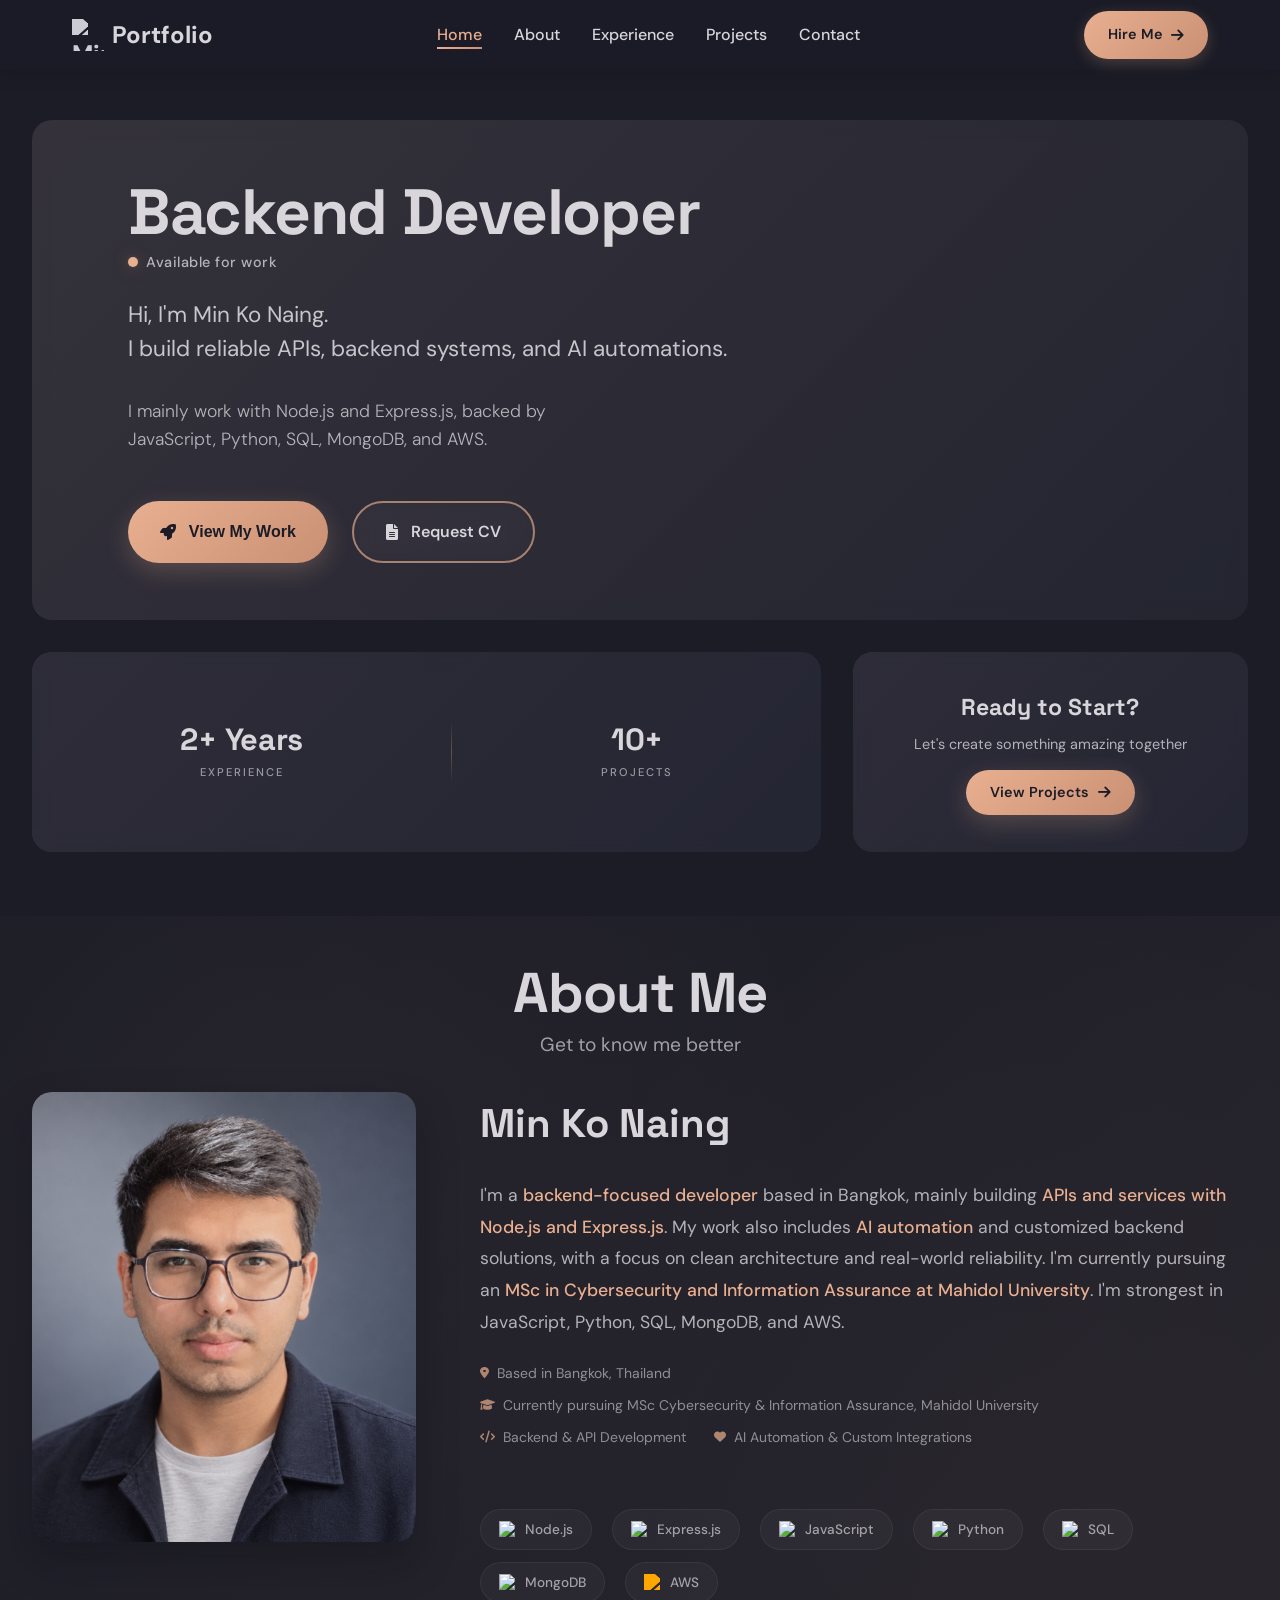
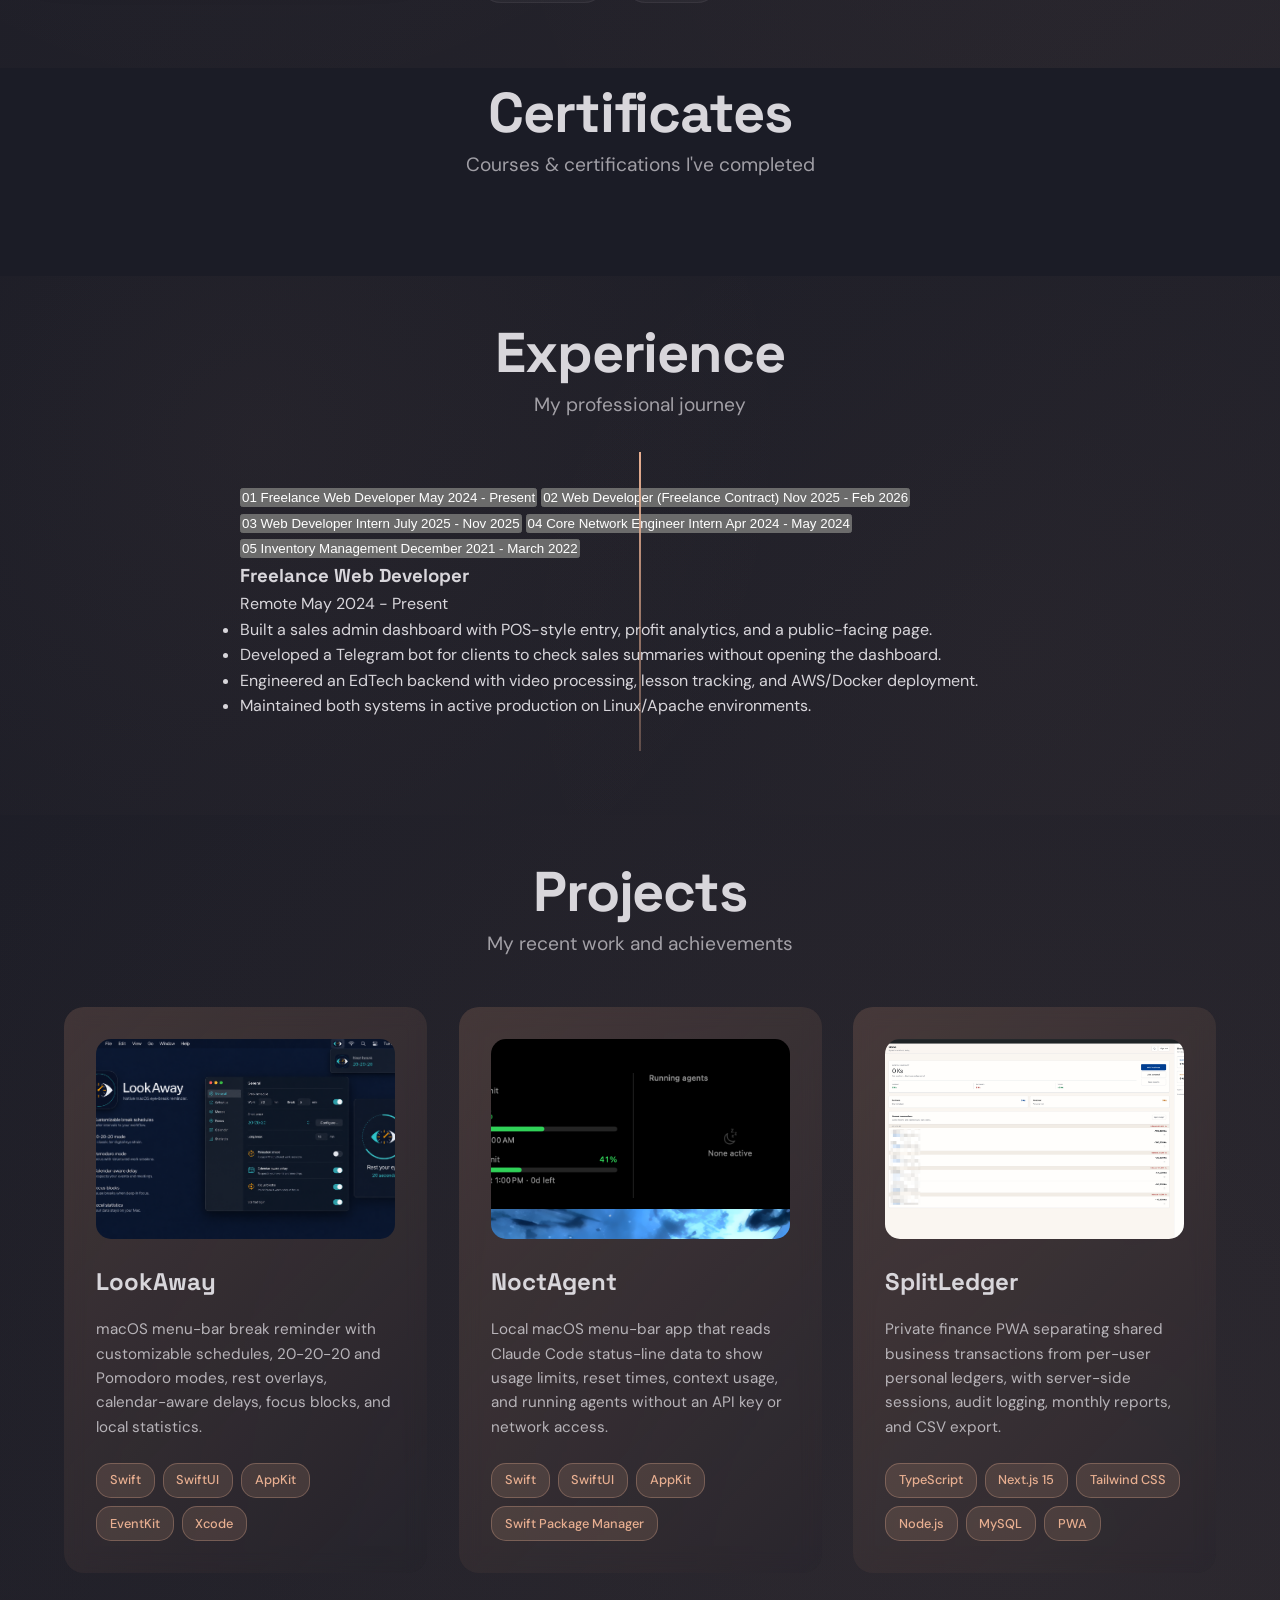
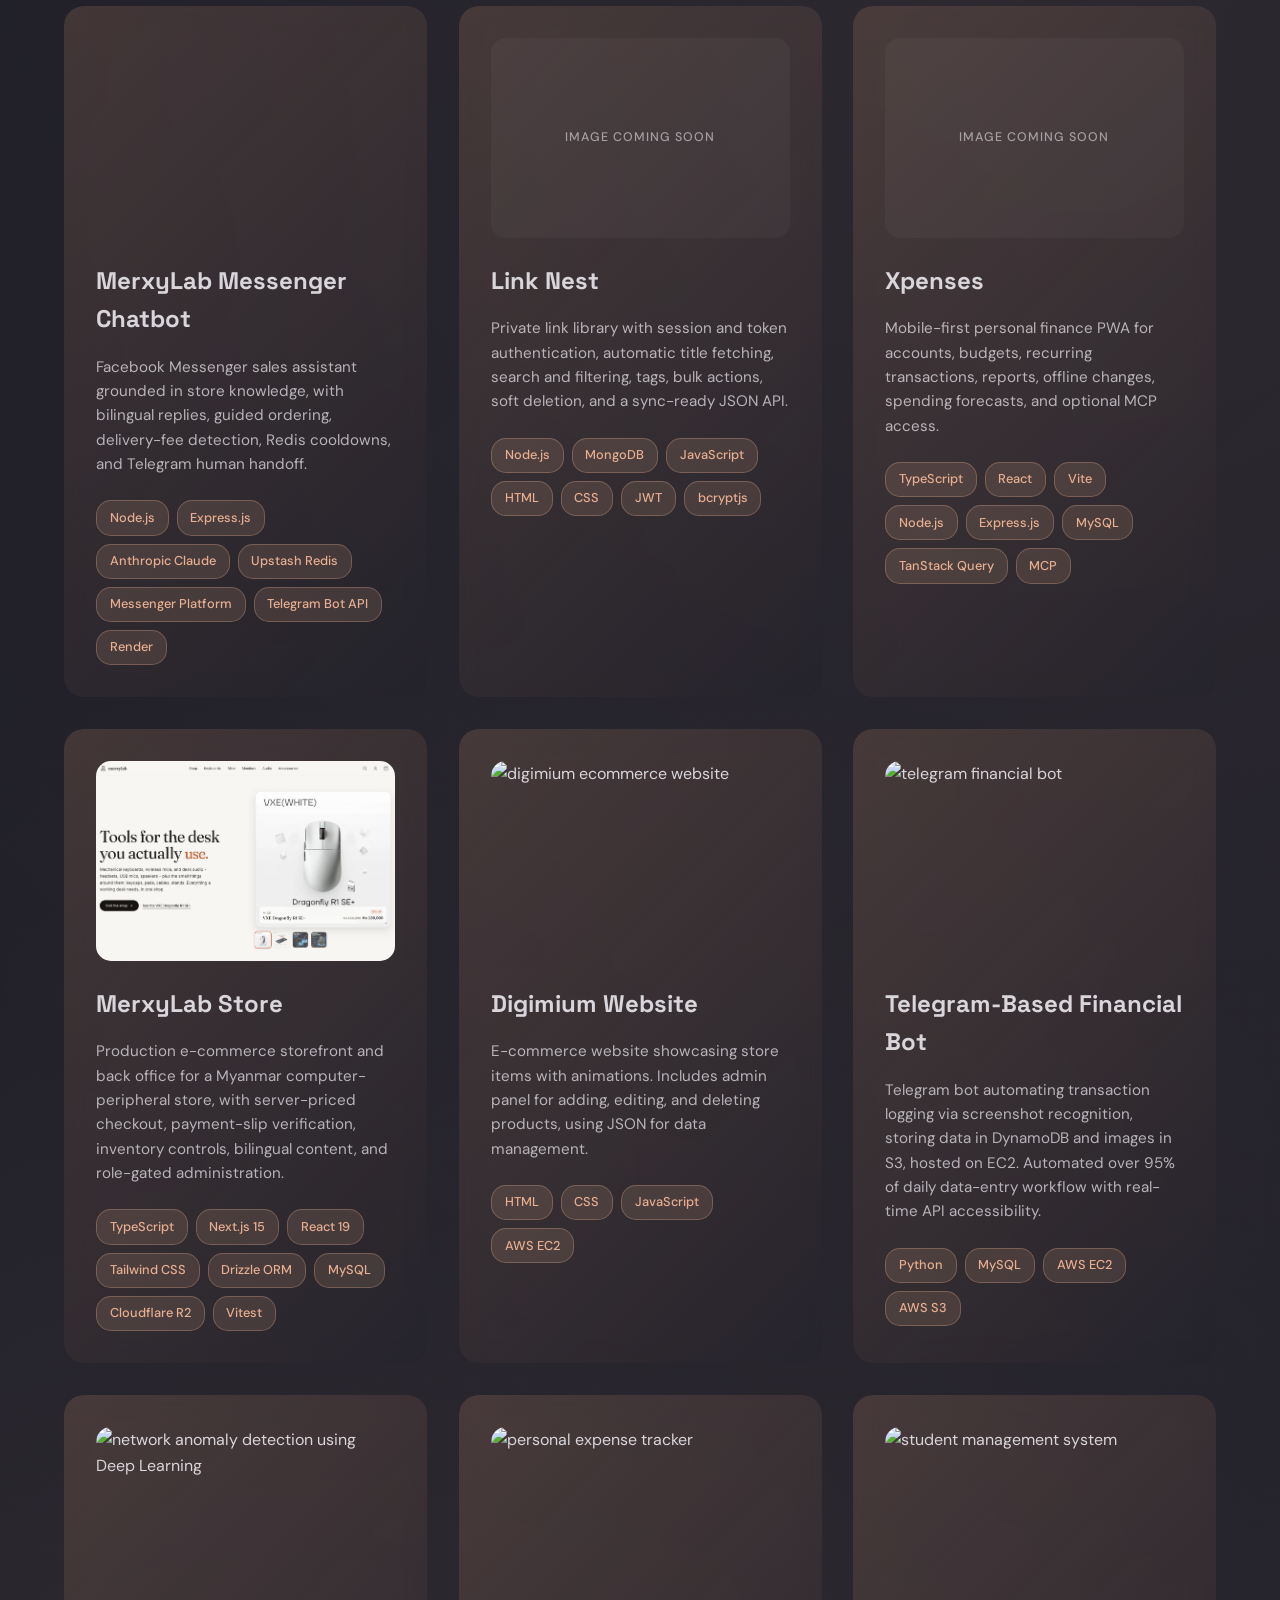
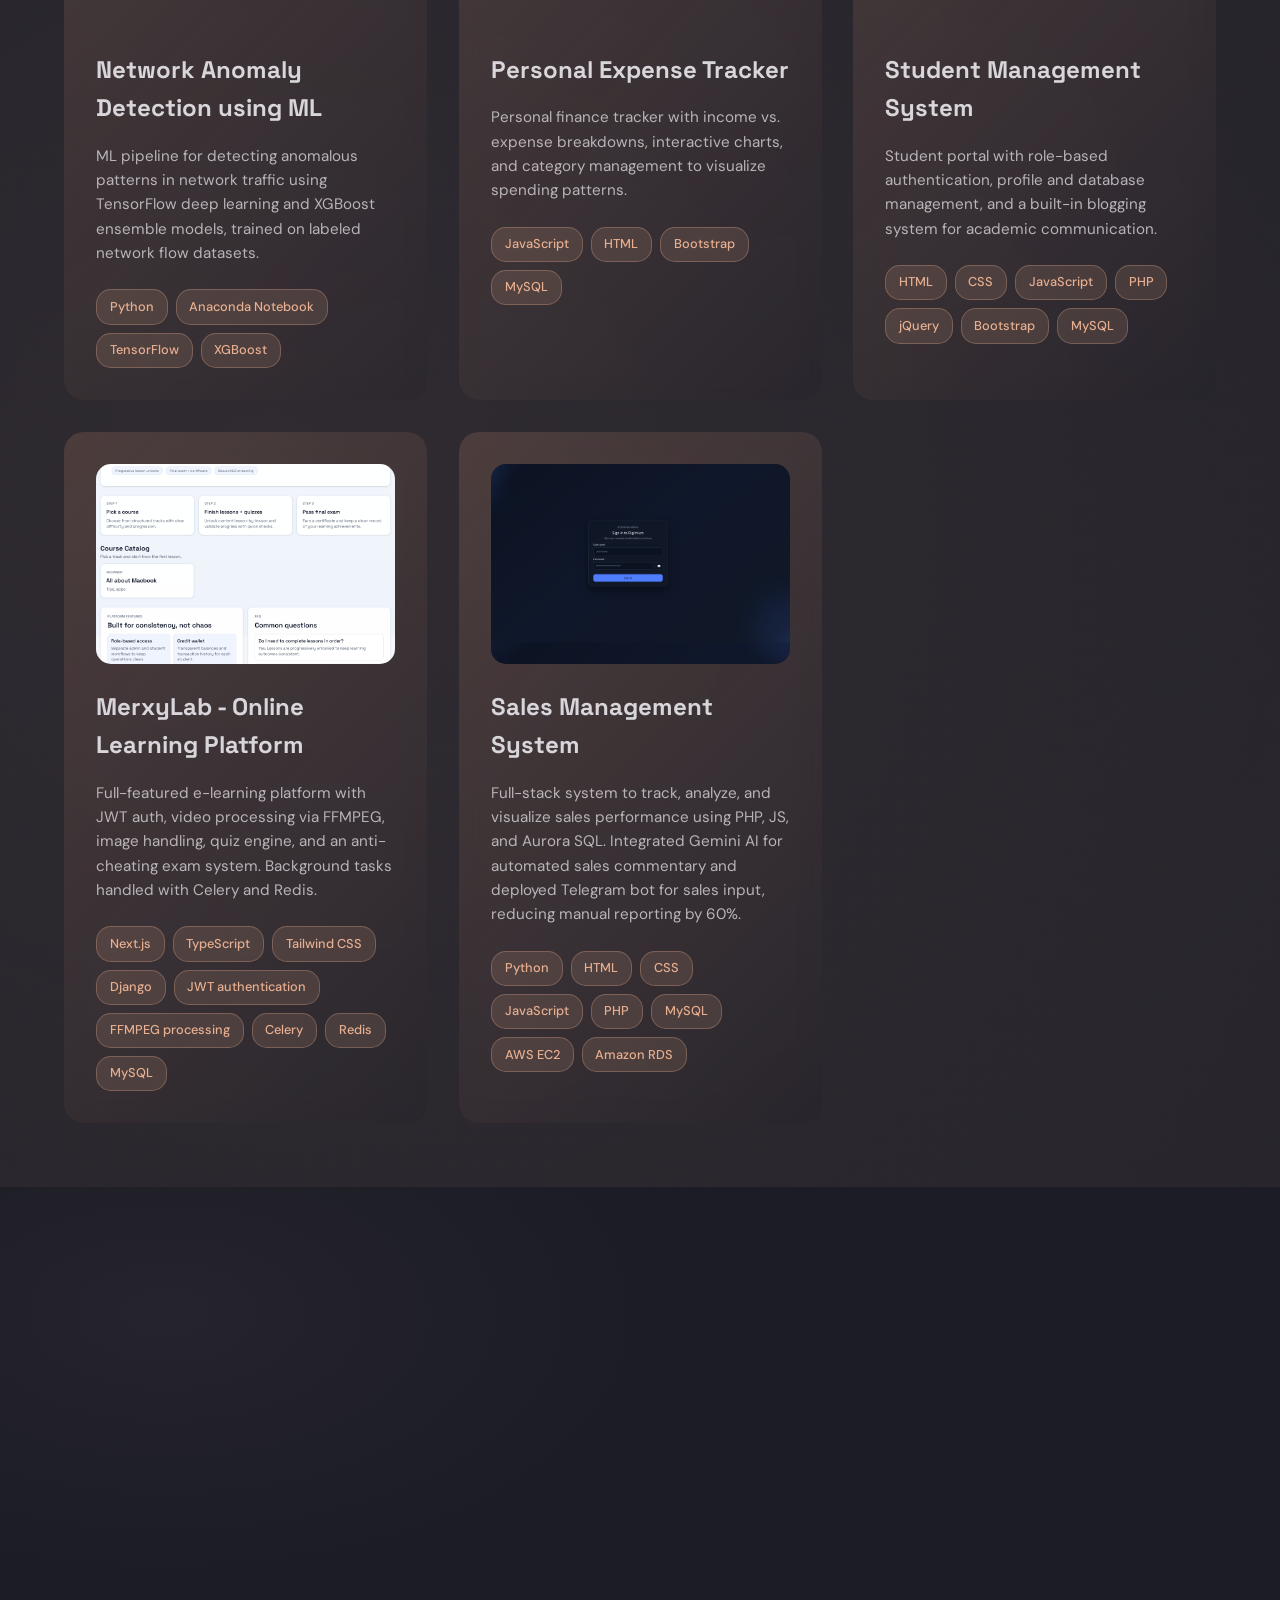
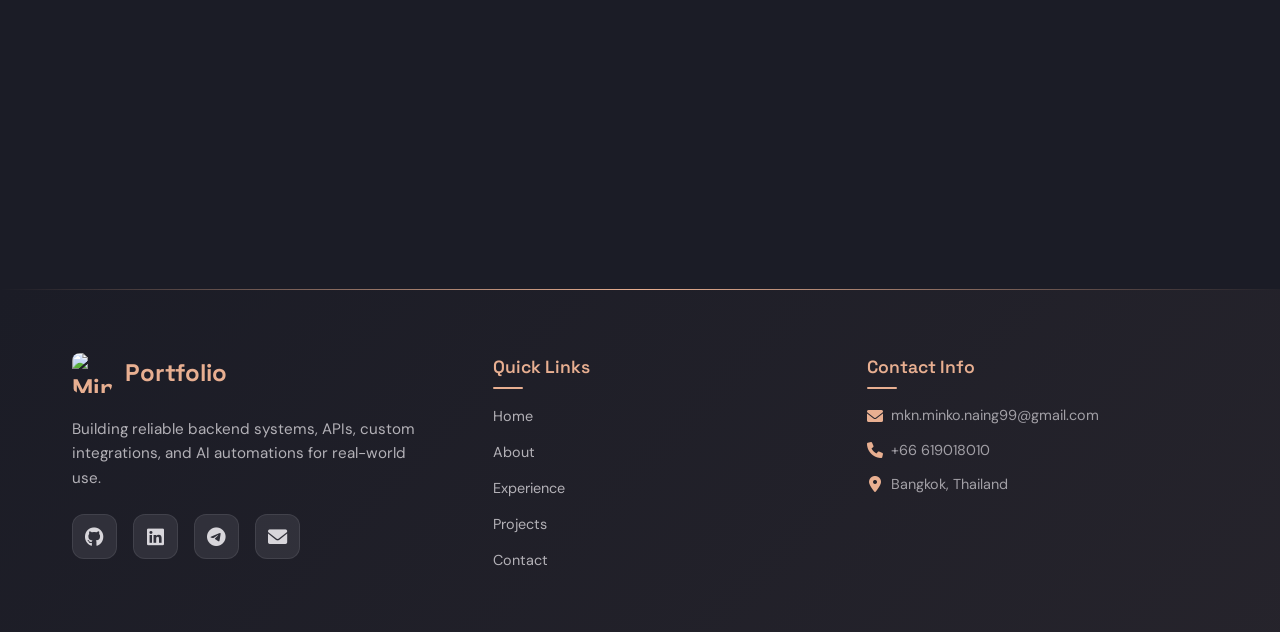
==== commit 4c40cfd6: "feat: match portfolio theme to profile photo" ====
--- a/index.html
+++ b/index.html
@@ -24,9 +24,9 @@
     <meta property="og:title" content="Min Ko Naing | Backend Developer in Bangkok">
     <meta property="og:description"
         content="Backend developer in Bangkok building APIs, AI automations, and reliable services with Node.js, Express.js, JavaScript, Python, SQL, MongoDB, and AWS.">
-    <meta property="og:image" content="https://merxy.club/assets/profile.png">
-    <meta property="og:image:width" content="1200">
-    <meta property="og:image:height" content="630">
+    <meta property="og:image" content="https://merxy.club/assets/profile-2026.png">
+    <meta property="og:image:width" content="1254">
+    <meta property="og:image:height" content="1254">
     <meta property="og:image:alt" content="Min Ko Naing - Backend Developer">
     <meta property="og:site_name" content="Min Ko Naing Portfolio">
     <meta property="og:locale" content="en_US">
@@ -37,12 +37,12 @@
     <meta name="twitter:title" content="Min Ko Naing | Backend Developer in Bangkok">
     <meta name="twitter:description"
         content="Backend developer building APIs, AI automations, and reliable services with Node.js, Express.js, JavaScript, and Python.">
-    <meta name="twitter:image" content="https://merxy.club/assets/profile.png">
+    <meta name="twitter:image" content="https://merxy.club/assets/profile-2026.png">
     <meta name="twitter:image:alt" content="Min Ko Naing - Backend Developer">
 
     <!-- Additional SEO Meta Tags -->
-    <meta name="theme-color" content="#111311">
-    <meta name="msapplication-TileColor" content="#e27d52">
+    <meta name="theme-color" content="#1b1c26">
+    <meta name="msapplication-TileColor" content="#e8af91">
     <meta name="mobile-web-app-capable" content="yes">
     <meta name="apple-mobile-web-app-status-bar-style" content="default">
     <meta name="apple-mobile-web-app-title" content="Min Ko Naing Portfolio">
@@ -90,7 +90,7 @@
         "jobTitle": "Backend Developer",
         "description": "Backend-focused developer building APIs, AI automations, and reliable services with Node.js, Express.js, JavaScript, Python, SQL, MongoDB, and AWS while pursuing an MSc in Cybersecurity and Information Assurance.",
         "url": "https://merxy.club",
-        "image": "https://merxy.club/assets/profile.png",
+        "image": "https://merxy.club/assets/profile-2026.png",
         "sameAs": [
             "https://www.linkedin.com/in/min-ko-naing/",
             "https://github.com/minkonaing99",
@@ -300,7 +300,7 @@
             <div class="about-content">
                 <div class="about-image">
                     <div class="image-container">
-                        <img src="assets/profile.png" alt="Min Ko Naing - Backend Developer Profile Photo"
+                        <img src="assets/profile-2026.png" alt="Min Ko Naing - Backend Developer Profile Photo"
                             class="profile-img" loading="lazy">
                         <div class="image-overlay"></div>
                     </div>
--- a/css/base.css
+++ b/css/base.css
@@ -9,10 +9,21 @@
 }
 
 :root {
-    --primary-color: oklch(18.4% 0.005 145.4);
-    --secondary-color: oklch(69.3% 0.138 43.1);
-    --secondary-dark: oklch(60.4% 0.142 40.2);
-    --text-color: oklch(95.8% 0.009 113.2);
+    color-scheme: dark;
+    --primary-color: #1b1c26;
+    --secondary-color: #e8af91;
+    --secondary-dark: #c99073;
+    --text-color: #d8d6db;
+    --surface-color: #33374a;
+    --surface-deep-color: #262836;
+    --muted-color: #596479;
+    --background-rgb: 27, 28, 38;
+    --accent-rgb: 232, 175, 145;
+    --accent-deep-rgb: 201, 144, 115;
+    --text-rgb: 216, 214, 219;
+    --surface-rgb: 51, 55, 74;
+    --surface-deep-rgb: 38, 40, 54;
+    --shadow-rgb: 10, 11, 18;
     --container-width: 1400px;
     --font-heading: 'Space Grotesk', 'Segoe UI', sans-serif;
     --font-body: 'DM Sans', 'Segoe UI', sans-serif;
--- a/css/layout.css
+++ b/css/layout.css
@@ -3,9 +3,9 @@
     position: fixed;
     top: 0;
     width: 100%;
-    background: rgba(17, 19, 17, 0.95);
+    background: rgba(var(--background-rgb), 0.95);
     backdrop-filter: blur(10px);
-    box-shadow: 0 2px 20px rgba(7, 9, 7, 0.2);
+    box-shadow: 0 2px 20px rgba(var(--shadow-rgb), 0.2);
     z-index: 1000;
     transition: all 0.3s ease;
 }
@@ -36,12 +36,12 @@
     height: 2rem;
     margin-right: 0.5rem;
     transition: all 0.3s ease;
-    filter: brightness(0) saturate(100%) invert(61%) sepia(58%) saturate(773%) hue-rotate(326deg) brightness(94%) contrast(89%);
+    filter: brightness(0) saturate(100%) invert(91%) sepia(4%) saturate(320%) hue-rotate(187deg) brightness(92%) contrast(88%);
 }
 
 .nav-logo:hover .nav-logo-img {
     transform: rotate(360deg);
-    filter: brightness(0) saturate(100%) invert(72%) sepia(35%) saturate(918%) hue-rotate(326deg) brightness(99%) contrast(90%);
+    filter: brightness(0) saturate(100%) invert(78%) sepia(23%) saturate(616%) hue-rotate(331deg) brightness(101%) contrast(82%);
 }
 
 .nav-logo:hover {
@@ -99,13 +99,13 @@
     align-items: center;
     gap: 0.5rem;
     transition: all 0.3s ease;
-    box-shadow: 0 4px 15px rgba(226, 125, 82, 0.24);
+    box-shadow: 0 4px 15px rgba(var(--accent-rgb), 0.24);
     text-decoration: none;
 }
 
 .cta-button:hover {
     transform: translateY(-3px);
-    box-shadow: 0 6px 20px rgba(226, 125, 82, 0.32);
+    box-shadow: 0 6px 20px rgba(var(--accent-rgb), 0.32);
     background: linear-gradient(135deg, var(--secondary-color), var(--secondary-dark));
 }
 
@@ -150,7 +150,7 @@
 
 /* Bento Box Layout */
 .bento-box {
-    background: rgba(241, 242, 235, 0.05);
+    background: rgba(var(--text-rgb), 0.05);
     border-radius: 20px;
     backdrop-filter: blur(10px);
     overflow: hidden;
@@ -161,7 +161,7 @@
 
 .bento-box:hover {
     transform: scale(1.01);
-    box-shadow: 0 15px 30px rgba(7, 9, 7, 0.2);
+    box-shadow: 0 15px 30px rgba(var(--shadow-rgb), 0.2);
     border: none;
 }
 
@@ -188,7 +188,7 @@
     left: 0;
     right: 0;
     bottom: 0;
-    background: rgba(14, 15, 14, 0.58);
+    background: rgba(var(--surface-deep-rgb), 0.58);
     pointer-events: none;
     transition: opacity 0.3s ease;
 }
@@ -217,15 +217,15 @@
 .bento-item {
     padding: 0rem;
     border-radius: 0;
-    background: rgba(241, 242, 235, 0.03);
+    background: rgba(var(--text-rgb), 0.03);
     transition: all 0.3s ease;
     position: relative;
     overflow: hidden;
 }
 
 .bento-item:hover {
-    box-shadow: 0 15px 30px rgba(7, 9, 7, 0.2);
-    background: linear-gradient(135deg, #1a1d1a, #171917);
+    box-shadow: 0 15px 30px rgba(var(--shadow-rgb), 0.2);
+    background: linear-gradient(135deg, var(--surface-color), var(--surface-deep-color));
     transform: scale(1.01);
 }
 
@@ -236,7 +236,7 @@
     display: flex;
     justify-content: space-between;
     align-items: center;
-    background: linear-gradient(135deg, rgba(226, 125, 82, 0.08), rgba(17, 19, 17, 0.2));
+    background: linear-gradient(135deg, rgba(var(--accent-rgb), 0.08), rgba(var(--background-rgb), 0.2));
     padding: 4rem 6rem;
     position: relative;
     overflow: hidden;
@@ -268,11 +268,11 @@
 .status-dot {
     width: 10px;
     height: 10px;
-    background: #6bcf8e;
+    background: var(--secondary-color);
     border-radius: 50%;
     animation: pulse 2s infinite;
-    box-shadow: 0 0 15px rgba(107, 207, 142, 0.28), 0 0 25px rgba(107, 207, 142, 0.18), 0 0 35px rgba(107, 207, 142, 0.1);
-    border: 2px solid rgba(107, 207, 142, 0.3);
+    box-shadow: 0 0 15px rgba(var(--accent-rgb), 0.28), 0 0 25px rgba(var(--accent-rgb), 0.18), 0 0 35px rgba(var(--accent-rgb), 0.1);
+    border: 2px solid rgba(var(--accent-rgb), 0.3);
     position: relative;
 }
 
@@ -283,20 +283,20 @@
     left: -4px;
     right: -4px;
     bottom: -4px;
-    background: radial-gradient(circle, rgba(107, 207, 142, 0.14) 0%, transparent 70%);
+    background: radial-gradient(circle, rgba(var(--accent-rgb), 0.14) 0%, transparent 70%);
     border-radius: 50%;
     animation: badgeGlow 3s ease-in-out infinite;
 }
 
 @keyframes pulse {
     0% {
-        box-shadow: 0 0 15px rgba(107, 207, 142, 0.28), 0 0 25px rgba(107, 207, 142, 0.18), 0 0 35px rgba(107, 207, 142, 0.1);
+        box-shadow: 0 0 15px rgba(var(--accent-rgb), 0.28), 0 0 25px rgba(var(--accent-rgb), 0.18), 0 0 35px rgba(var(--accent-rgb), 0.1);
     }
     50% {
-        box-shadow: 0 0 20px rgba(107, 207, 142, 0.36), 0 0 30px rgba(107, 207, 142, 0.24), 0 0 40px rgba(107, 207, 142, 0.14);
+        box-shadow: 0 0 20px rgba(var(--accent-rgb), 0.36), 0 0 30px rgba(var(--accent-rgb), 0.24), 0 0 40px rgba(var(--accent-rgb), 0.14);
     }
     100% {
-        box-shadow: 0 0 15px rgba(107, 207, 142, 0.28), 0 0 25px rgba(107, 207, 142, 0.18), 0 0 35px rgba(107, 207, 142, 0.1);
+        box-shadow: 0 0 15px rgba(var(--accent-rgb), 0.28), 0 0 25px rgba(var(--accent-rgb), 0.18), 0 0 35px rgba(var(--accent-rgb), 0.1);
     }
 }
 
@@ -313,14 +313,14 @@
 
 .status-text {
     font-size: 0.9rem;
-    color: rgba(241, 242, 235, 0.8);
+    color: rgba(var(--text-rgb), 0.8);
     font-weight: 500;
     letter-spacing: 0.5px;
 }
 
 .hero-subtitle {
     font-size: 1.4rem;
-    color: rgba(241, 242, 235, 0.9);
+    color: rgba(var(--text-rgb), 0.9);
     margin-bottom: 2rem;
     max-width: 600px;
     line-height: 1.5;
@@ -337,7 +337,7 @@
 
 .hero-description p {
     font-size: 1.1rem;
-    color: rgba(241, 242, 235, 0.8);
+    color: rgba(var(--text-rgb), 0.8);
     line-height: 1.6;
     max-width: 500px;
     font-weight: 300;
@@ -371,27 +371,27 @@
 .primary-btn {
     background: linear-gradient(135deg, var(--secondary-color), var(--secondary-dark));
     color: var(--primary-color);
-    box-shadow: 0 8px 25px rgba(226, 125, 82, 0.24);
+    box-shadow: 0 8px 25px rgba(var(--accent-rgb), 0.24);
 }
 
 .primary-btn:hover {
     transform: translateY(-3px) scale(1.02);
-    box-shadow: 0 12px 35px rgba(226, 125, 82, 0.32);
+    box-shadow: 0 12px 35px rgba(var(--accent-rgb), 0.32);
     background: linear-gradient(135deg, var(--secondary-dark), var(--secondary-color));
 }
 
 .secondary-btn {
     background: transparent;
     color: var(--text-color);
-    border: 2px solid rgba(226, 125, 82, 0.65);
+    border: 2px solid rgba(var(--accent-rgb), 0.65);
     backdrop-filter: blur(10px);
 }
 
 .secondary-btn:hover {
-    background: rgba(226, 125, 82, 0.1);
+    background: rgba(var(--accent-rgb), 0.1);
     border-color: var(--secondary-color);
     transform: translateY(-3px) scale(1.02);
-    box-shadow: 0 8px 25px rgba(226, 125, 82, 0.18);
+    box-shadow: 0 8px 25px rgba(var(--accent-rgb), 0.18);
 }
 
 /* Feature Items */
@@ -401,7 +401,7 @@
     flex-direction: column;
     justify-content: center;
     padding: 2rem;
-    background: linear-gradient(135deg, rgba(226, 125, 82, 0.16), rgba(17, 19, 17, 0.1));
+    background: linear-gradient(135deg, rgba(var(--accent-rgb), 0.16), rgba(var(--background-rgb), 0.1));
     position: relative;
     overflow: hidden;
     height: 100%;
@@ -414,7 +414,7 @@
     left: 0;
     right: 0;
     bottom: 0;
-    background: rgba(14, 15, 14, 0.72);
+    background: rgba(var(--surface-deep-rgb), 0.72);
     pointer-events: none;
     transition: opacity 0.3s ease;
 }
@@ -438,7 +438,7 @@
 
 .feature-item p {
     font-size: 1rem;
-    color: rgba(241, 242, 235, 0.8);
+    color: rgba(var(--text-rgb), 0.8);
     line-height: 1.4;
     font-weight: 500;
     position: relative;
@@ -471,7 +471,7 @@
 .feature-item .stat-divider-line {
     width: 1px;
     height: 45%;
-    background: linear-gradient(to bottom, transparent, rgba(226, 125, 82, 0.3), transparent);
+    background: linear-gradient(to bottom, transparent, rgba(var(--accent-rgb), 0.3), transparent);
     flex-shrink: 0;
 }
 
@@ -489,7 +489,7 @@
 
 .feature-item .stat-card p {
     font-size: 0.7rem;
-    color: rgba(241, 242, 235, 0.55);
+    color: rgba(var(--text-rgb), 0.65);
     text-transform: uppercase;
     letter-spacing: 2px;
     font-weight: 500;
@@ -504,7 +504,7 @@
     flex-direction: column;
     justify-content: center;
     align-items: center;
-    background: linear-gradient(135deg, rgba(226, 125, 82, 0.16), rgba(17, 19, 17, 0.1));
+    background: linear-gradient(135deg, rgba(var(--accent-rgb), 0.16), rgba(var(--background-rgb), 0.1));
     padding: 1.5rem;
     position: relative;
     overflow: hidden;
@@ -518,7 +518,7 @@
     left: 0;
     right: 0;
     bottom: 0;
-    background: rgba(14, 15, 14, 0.72);
+    background: rgba(var(--surface-deep-rgb), 0.72);
     pointer-events: none;
     transition: opacity 0.3s ease;
 }
@@ -554,7 +554,7 @@
 
 .cta-item p {
     font-size: 0.9rem;
-    color: rgba(241, 242, 235, 0.8);
+    color: rgba(var(--text-rgb), 0.8);
     margin-bottom: 1rem;
     line-height: 1.4;
     position: relative;
@@ -575,7 +575,7 @@
     align-items: center;
     gap: 0.6rem;
     transition: all 0.4s cubic-bezier(0.4, 0, 0.2, 1);
-    box-shadow: 0 8px 25px rgba(226, 125, 82, 0.24);
+    box-shadow: 0 8px 25px rgba(var(--accent-rgb), 0.24);
     position: relative;
     z-index: 2;
     text-decoration: none;
@@ -583,14 +583,14 @@
 
 .hero-cta:hover {
     transform: translateY(-3px) scale(1.02);
-    box-shadow: 0 12px 35px rgba(226, 125, 82, 0.32);
+    box-shadow: 0 12px 35px rgba(var(--accent-rgb), 0.32);
     background: linear-gradient(135deg, var(--secondary-dark), var(--secondary-color));
 }
 
 /* Scroll state */
 .navbar.scrolled {
-    background: rgba(17, 19, 17, 0.98);
-    box-shadow: 0 2px 25px rgba(7, 9, 7, 0.25);
+    background: rgba(var(--background-rgb), 0.98);
+    box-shadow: 0 2px 25px rgba(var(--shadow-rgb), 0.25);
 }
 
 /* ── Responsive: Navbar + Hero ───────────────────── */
@@ -658,12 +658,12 @@
         left: -100%;
         top: 70px;
         flex-direction: column;
-        background: rgba(17, 19, 17, 0.98);
+        background: rgba(var(--background-rgb), 0.98);
         backdrop-filter: blur(10px);
         width: 100%;
         text-align: center;
         transition: 0.3s ease;
-        box-shadow: 0 2px 20px rgba(7, 9, 7, 0.2);
+        box-shadow: 0 2px 20px rgba(var(--shadow-rgb), 0.2);
         padding: 1rem 0 2rem;
         gap: .5rem;
     }
--- a/css/animations.css
+++ b/css/animations.css
@@ -78,7 +78,7 @@
 .ripple {
     position: absolute;
     border-radius: 50%;
-    background: rgba(241, 242, 235, 0.55);
+    background: rgba(var(--text-rgb), 0.55);
     transform: scale(0);
     animation: ripple-animation 0.6s linear;
     pointer-events: none;
--- a/css/about.css
+++ b/css/about.css
@@ -1,7 +1,7 @@
 /* About Me Section */
 .about-section {
     padding: 2rem 2rem 4rem;
-    background: linear-gradient(135deg, rgba(17, 19, 17, 0.95) 0%, rgba(226, 125, 82, 0.06) 100%);
+    background: linear-gradient(135deg, rgba(var(--background-rgb), 0.95) 0%, rgba(var(--accent-rgb), 0.06) 100%);
     position: relative;
     overflow: hidden;
 }
@@ -13,8 +13,8 @@
     left: 0;
     right: 0;
     bottom: 0;
-    background: radial-gradient(circle at 20% 30%, rgba(226, 125, 82, 0.04) 0%, transparent 50%),
-        radial-gradient(circle at 80% 70%, rgba(226, 125, 82, 0.02) 0%, transparent 50%);
+    background: radial-gradient(circle at 20% 30%, rgba(var(--accent-rgb), 0.04) 0%, transparent 50%),
+        radial-gradient(circle at 80% 70%, rgba(var(--accent-rgb), 0.02) 0%, transparent 50%);
     pointer-events: none;
 }
 
@@ -43,7 +43,7 @@
 
 .section-subtitle {
     font-size: 1.2rem;
-    color: rgba(241, 242, 235, 0.7);
+    color: rgba(var(--text-rgb), 0.7);
     font-weight: 400;
     margin-top: -0.5rem;
     margin-bottom: 2rem;
@@ -64,13 +64,13 @@
     position: relative;
     border-radius: 20px;
     overflow: hidden;
-    box-shadow: 0 20px 40px rgba(7, 9, 7, 0.3);
+    box-shadow: 0 20px 40px rgba(var(--shadow-rgb), 0.3);
     transition: all 0.3s ease;
 }
 
 .image-container:hover {
     transform: translateY(-10px);
-    box-shadow: 0 30px 60px rgba(7, 9, 7, 0.4);
+    box-shadow: 0 30px 60px rgba(var(--shadow-rgb), 0.4);
 }
 
 .profile-img {
@@ -87,7 +87,7 @@
     left: 0;
     right: 0;
     bottom: 0;
-    background: linear-gradient(135deg, rgba(226, 125, 82, 0.08), rgba(17, 19, 17, 0.2));
+    background: linear-gradient(135deg, rgba(var(--accent-rgb), 0.08), rgba(var(--background-rgb), 0.2));
     pointer-events: none;
 }
 
@@ -109,7 +109,7 @@
 .about-description {
     font-size: 1.1rem;
     line-height: 1.8;
-    color: rgba(241, 242, 235, 0.8);
+    color: rgba(var(--text-rgb), 0.8);
 }
 
 .text-highlight {
@@ -152,7 +152,7 @@
 
 .detail-item span {
     font-size: 0.875rem;
-    color: rgba(241, 242, 235, 0.6);
+    color: rgba(var(--text-rgb), 0.6);
     font-weight: 400;
 }
 
@@ -169,16 +169,16 @@
     align-items: center;
     gap: 0.55rem;
     padding: 0.55rem 1.1rem;
-    background: rgba(241, 242, 235, 0.04);
-    border: 1px solid rgba(241, 242, 235, 0.07);
+    background: rgba(var(--text-rgb), 0.04);
+    border: 1px solid rgba(var(--text-rgb), 0.07);
     border-radius: 999px;
     transition: background 0.2s ease, border-color 0.2s ease;
     cursor: default;
 }
 
 .skill-card:hover {
-    background: rgba(226, 125, 82, 0.08);
-    border-color: rgba(226, 125, 82, 0.2);
+    background: rgba(var(--accent-rgb), 0.08);
+    border-color: rgba(var(--accent-rgb), 0.2);
     transform: none;
     box-shadow: none;
 }
@@ -201,7 +201,7 @@
 .skill-name {
     font-size: 0.85rem;
     font-weight: 500;
-    color: rgba(241, 242, 235, 0.7);
+    color: rgba(var(--text-rgb), 0.7);
     transition: color 0.2s ease;
     white-space: nowrap;
 }
--- a/css/experience.css
+++ b/css/experience.css
@@ -1,7 +1,7 @@
 /* Experience Section */
 .experience-section {
     padding: 2rem 2rem 4rem;
-    background: linear-gradient(135deg, rgba(17, 19, 17, 0.95) 0%, rgba(226, 125, 82, 0.05) 100%);
+    background: linear-gradient(135deg, rgba(var(--background-rgb), 0.95) 0%, rgba(var(--accent-rgb), 0.05) 100%);
     position: relative;
     overflow: hidden;
 }
@@ -13,8 +13,8 @@
     left: 0;
     right: 0;
     bottom: 0;
-    background: radial-gradient(circle at 20% 30%, rgba(226, 125, 82, 0.04) 0%, transparent 50%),
-        radial-gradient(circle at 80% 70%, rgba(226, 125, 82, 0.02) 0%, transparent 50%);
+    background: radial-gradient(circle at 20% 30%, rgba(var(--accent-rgb), 0.04) 0%, transparent 50%),
+        radial-gradient(circle at 80% 70%, rgba(var(--accent-rgb), 0.02) 0%, transparent 50%);
     pointer-events: none;
 }
 
@@ -41,7 +41,7 @@
     top: 0;
     bottom: 0;
     width: 2px;
-    background: linear-gradient(180deg, var(--secondary-color), rgba(226, 125, 82, 0.3));
+    background: linear-gradient(180deg, var(--secondary-color), rgba(var(--accent-rgb), 0.3));
     transform: translateX(-50%);
     z-index: 1;
 }
@@ -78,7 +78,7 @@
     background: var(--secondary-color);
     border-radius: 50%;
     border: 4px solid var(--primary-color);
-    box-shadow: 0 0 0 4px rgba(226, 125, 82, 0.2);
+    box-shadow: 0 0 0 4px rgba(var(--accent-rgb), 0.2);
     transition: all 0.3s ease;
     z-index: 3;
     transform: translateX(-50%);
@@ -96,15 +96,15 @@
 
 .experience-item:hover::before {
     background: var(--secondary-dark);
-    box-shadow: 0 0 0 6px rgba(226, 125, 82, 0.3);
+    box-shadow: 0 0 0 6px rgba(var(--accent-rgb), 0.3);
 }
 
 .experience-content {
-    background: linear-gradient(135deg, rgba(116, 54, 33, 0.2), rgba(17, 19, 17, 0.1));
+    background: linear-gradient(135deg, rgba(var(--accent-deep-rgb), 0.2), rgba(var(--background-rgb), 0.1));
     padding: 2rem;
     border-radius: 20px;
     backdrop-filter: blur(10px);
-    border: 1px solid rgba(241, 242, 235, 0.1);
+    border: 1px solid rgba(var(--text-rgb), 0.1);
     transition: all 0.3s ease;
     position: relative;
     overflow: hidden;
@@ -119,15 +119,15 @@
     left: 0;
     right: 0;
     bottom: 0;
-    background: linear-gradient(135deg, rgba(226, 125, 82, 0.05), transparent);
+    background: linear-gradient(135deg, rgba(var(--accent-rgb), 0.05), transparent);
     opacity: 0;
     transition: opacity 0.3s ease;
 }
 
 .experience-content:hover {
     transform: translateY(-5px);
-    box-shadow: 0 20px 40px rgba(7, 9, 7, 0.3);
-    border-color: rgba(226, 125, 82, 0.3);
+    box-shadow: 0 20px 40px rgba(var(--shadow-rgb), 0.3);
+    border-color: rgba(var(--accent-rgb), 0.3);
 }
 
 .experience-content:hover::before {
@@ -154,7 +154,7 @@
 
 .experience-duration {
     font-size: 0.9rem;
-    color: rgba(241, 242, 235, 0.7);
+    color: rgba(var(--text-rgb), 0.7);
     font-weight: 500;
 }
 
@@ -162,12 +162,12 @@
 .experience-tooltip {
     position: absolute;
     top: 20px;
-    background: linear-gradient(135deg, rgba(14, 15, 14, .8), rgba(17, 19, 17, .7));
-    border: 1px solid rgba(226, 125, 82, 0.3);
+    background: linear-gradient(135deg, rgba(var(--surface-deep-rgb), .8), rgba(var(--background-rgb), .7));
+    border: 1px solid rgba(var(--accent-rgb), 0.3);
     border-radius: 15px;
     padding: 1.5rem;
     backdrop-filter: blur(15px);
-    box-shadow: 0 20px 40px rgba(7, 9, 7, 0.4);
+    box-shadow: 0 20px 40px rgba(var(--shadow-rgb), 0.4);
     z-index: 999;
     min-width: 300px;
     max-width: 400px;
@@ -195,7 +195,7 @@
     height: 0;
     border-top: 8px solid transparent;
     border-bottom: 8px solid transparent;
-    border-left: 8px solid rgba(226, 125, 82, 0.3);
+    border-left: 8px solid rgba(var(--accent-rgb), 0.3);
 }
 
 .experience-item:nth-child(even) .experience-tooltip::before {
@@ -207,7 +207,7 @@
     height: 0;
     border-top: 8px solid transparent;
     border-bottom: 8px solid transparent;
-    border-right: 8px solid rgba(226, 125, 82, 0.3);
+    border-right: 8px solid rgba(var(--accent-rgb), 0.3);
 }
 
 .experience-tooltip.active {
@@ -231,7 +231,7 @@
 
 .tooltip-content li {
     font-size: 0.9rem;
-    color: rgba(241, 242, 235, 0.9);
+    color: rgba(var(--text-rgb), 0.9);
     line-height: 1.6;
     margin-bottom: 0.8rem;
     padding-left: 1.5rem;
--- a/css/projects.css
+++ b/css/projects.css
@@ -1,7 +1,7 @@
 /* Projects Section Styles */
 .projects-section {
     padding: 2rem 2rem 4rem;
-    background: linear-gradient(135deg, rgba(17, 19, 17, 0.95) 0%, rgba(226, 125, 82, 0.05) 100%);
+    background: linear-gradient(135deg, rgba(var(--background-rgb), 0.95) 0%, rgba(var(--accent-rgb), 0.05) 100%);
     position: relative;
     overflow: hidden;
 }
@@ -13,8 +13,8 @@
     left: 0;
     right: 0;
     bottom: 0;
-    background: radial-gradient(circle at 20% 80%, rgba(226, 125, 82, 0.07) 0%, transparent 50%),
-        radial-gradient(circle at 80% 20%, rgba(226, 125, 82, 0.07) 0%, transparent 50%);
+    background: radial-gradient(circle at 20% 80%, rgba(var(--accent-rgb), 0.07) 0%, transparent 50%),
+        radial-gradient(circle at 80% 20%, rgba(var(--accent-rgb), 0.07) 0%, transparent 50%);
     pointer-events: none;
 }
 
@@ -34,7 +34,7 @@
 }
 
 .project-card {
-    background: linear-gradient(135deg, rgba(116, 54, 33, 0.2), rgba(17, 19, 17, 0.1));
+    background: linear-gradient(135deg, rgba(var(--accent-deep-rgb), 0.2), rgba(var(--background-rgb), 0.1));
     border-radius: 20px;
     padding: 2rem;
     backdrop-filter: blur(10px);
@@ -66,8 +66,8 @@
 
 .project-card:hover {
     transform: translateY(-8px);
-    box-shadow: 0 20px 40px rgba(7, 9, 7, 0.3);
-    border-color: rgba(226, 125, 82, 0.3);
+    box-shadow: 0 20px 40px rgba(var(--shadow-rgb), 0.3);
+    border-color: rgba(var(--accent-rgb), 0.3);
 }
 
 .project-card.animate-in {
@@ -96,8 +96,8 @@
     height: 100%;
     display: grid;
     place-items: center;
-    background: rgba(241, 242, 235, 0.04);
-    color: rgba(241, 242, 235, 0.55);
+    background: rgba(var(--text-rgb), 0.04);
+    color: rgba(var(--text-rgb), 0.65);
 }
 
 .project-image-placeholder span {
@@ -117,7 +117,7 @@
     left: 0;
     right: 0;
     bottom: 0;
-    background: linear-gradient(135deg, rgba(226, 125, 82, 0.16), rgba(17, 19, 17, 0.4));
+    background: linear-gradient(135deg, rgba(var(--accent-rgb), 0.16), rgba(var(--background-rgb), 0.4));
     opacity: 0;
     transition: opacity 0.4s cubic-bezier(0.4, 0, 0.2, 1);
     display: flex;
@@ -136,7 +136,7 @@
 }
 
 .project-overlay-btn {
-    background: rgba(241, 242, 235, 0.92);
+    background: rgba(var(--text-rgb), 0.92);
     color: var(--primary-color);
     border: none;
     padding: 0.8rem 1.2rem;
@@ -185,7 +185,7 @@
 }
 
 .project-description {
-    color: rgba(241, 242, 235, 0.8);
+    color: rgba(var(--text-rgb), 0.8);
     line-height: 1.6;
     margin-bottom: 1.5rem;
     font-size: 0.95rem;
@@ -198,13 +198,13 @@
 }
 
 .technology-tag {
-    background: rgba(226, 125, 82, 0.14);
+    background: rgba(var(--accent-rgb), 0.14);
     color: var(--secondary-color);
     padding: 0.4rem 0.8rem;
     border-radius: 15px;
     font-size: 0.8rem;
     font-weight: 500;
-    border: 1px solid rgba(226, 125, 82, 0.3);
+    border: 1px solid rgba(var(--accent-rgb), 0.3);
     transition: all 0.3s cubic-bezier(0.4, 0, 0.2, 1);
 }
 
@@ -282,7 +282,7 @@
     left: 0;
     width: 100%;
     height: 100%;
-    background: rgba(7, 9, 7, 0.86);
+    background: rgba(var(--shadow-rgb), 0.86);
     backdrop-filter: blur(10px);
     display: flex;
     align-items: center;
@@ -297,8 +297,8 @@
     max-height: 90vh;
     width: 100%;
     overflow: hidden;
-    border: 1px solid rgba(241, 242, 235, 0.1);
-    box-shadow: 0 20px 60px rgba(7, 9, 7, 0.5);
+    border: 1px solid rgba(var(--text-rgb), 0.1);
+    box-shadow: 0 20px 60px rgba(var(--shadow-rgb), 0.5);
     animation: modalSlideIn 0.3s ease;
 }
 
@@ -318,8 +318,8 @@
     justify-content: space-between;
     align-items: center;
     padding: 1rem 2rem;
-    border-bottom: 1px solid rgba(241, 242, 235, 0.1);
-    background: rgba(241, 242, 235, 0.05);
+    border-bottom: 1px solid rgba(var(--text-rgb), 0.1);
+    background: rgba(var(--text-rgb), 0.05);
 }
 
 .modal-header h3 {
@@ -346,7 +346,7 @@
 }
 
 .modal-close:hover {
-    background: rgba(241, 242, 235, 0.1);
+    background: rgba(var(--text-rgb), 0.1);
     color: var(--secondary-color);
     transform: rotate(90deg);
 }
@@ -356,7 +356,7 @@
     max-height: calc(90vh - 100px);
     overflow-y: auto;
     scrollbar-width: thin;
-    scrollbar-color: var(--secondary-color) rgba(241, 242, 235, 0.1);
+    scrollbar-color: var(--secondary-color) rgba(var(--text-rgb), 0.1);
 }
 
 .modal-body::-webkit-scrollbar {
@@ -364,7 +364,7 @@
 }
 
 .modal-body::-webkit-scrollbar-track {
-    background: rgba(241, 242, 235, 0.1);
+    background: rgba(var(--text-rgb), 0.1);
     border-radius: 4px;
 }
 
@@ -404,14 +404,14 @@
     width: 100%;
     border-radius: 15px;
     overflow: hidden;
-    box-shadow: 0 10px 30px rgba(7, 9, 7, 0.3);
-    background: rgba(241, 242, 235, 0.05);
+    box-shadow: 0 10px 30px rgba(var(--shadow-rgb), 0.3);
+    background: rgba(var(--text-rgb), 0.05);
     transition: transform 0.3s ease, box-shadow 0.3s ease;
 }
 
 .showcase-image:hover {
     transform: translateY(-5px);
-    box-shadow: 0 15px 40px rgba(7, 9, 7, 0.4);
+    box-shadow: 0 15px 40px rgba(var(--shadow-rgb), 0.4);
 }
 
 .showcase-image img {
@@ -429,7 +429,7 @@
 /* Lazy loading */
 .showcase-image.loading {
     min-height: 300px;
-    background: linear-gradient(90deg, rgba(241, 242, 235, 0.08) 25%, rgba(241, 242, 235, 0.16) 50%, rgba(241, 242, 235, 0.08) 75%);
+    background: linear-gradient(90deg, rgba(var(--text-rgb), 0.08) 25%, rgba(var(--text-rgb), 0.16) 50%, rgba(var(--text-rgb), 0.08) 75%);
     background-size: 200% 100%;
     animation: loading 1.5s infinite;
 }
@@ -444,7 +444,7 @@
 }
 
 .project-image img[loading="lazy"] {
-    background: linear-gradient(90deg, rgba(241, 242, 235, 0.04) 25%, rgba(241, 242, 235, 0.08) 50%, rgba(241, 242, 235, 0.04) 75%);
+    background: linear-gradient(90deg, rgba(var(--text-rgb), 0.04) 25%, rgba(var(--text-rgb), 0.08) 50%, rgba(var(--text-rgb), 0.04) 75%);
     background-size: 200% 100%;
     animation: loading 2s infinite;
 }
--- a/css/contact.css
+++ b/css/contact.css
@@ -13,7 +13,7 @@
     left: -5%;
     width: 60%;
     height: 70%;
-    background: radial-gradient(ellipse at 30% 40%, rgba(226, 125, 82, 0.05) 0%, transparent 65%);
+    background: radial-gradient(ellipse at 30% 40%, rgba(var(--accent-rgb), 0.05) 0%, transparent 65%);
     pointer-events: none;
 }
 
@@ -47,7 +47,7 @@
     gap: 0.55rem;
     background: transparent;
     border: none;
-    color: rgba(241, 242, 235, 0.7);
+    color: rgba(var(--text-rgb), 0.7);
     font-size: 0.85rem;
     font-weight: 500;
     padding: 0;
@@ -60,7 +60,7 @@
     width: 7px;
     height: 7px;
     border-radius: 50%;
-    background: #6bcf8e;
+    background: var(--secondary-color);
     flex-shrink: 0;
 }
 
@@ -72,10 +72,10 @@
 
 @keyframes availability-pulse {
     0%, 100% {
-        box-shadow: 0 0 4px rgba(107, 207, 142, 0.3);
+        box-shadow: 0 0 4px rgba(var(--accent-rgb), 0.3);
     }
     50% {
-        box-shadow: 0 0 12px rgba(107, 207, 142, 0.8);
+        box-shadow: 0 0 12px rgba(var(--accent-rgb), 0.8);
     }
 }
 
@@ -97,7 +97,7 @@
 }
 
 .contact-desc {
-    color: rgba(241, 242, 235, 0.65);
+    color: rgba(var(--text-rgb), 0.65);
     font-size: 1.05rem;
     line-height: 1.7;
     max-width: 42ch;
@@ -119,8 +119,8 @@
     gap: 0.6rem;
     padding: 0.85rem 1.4rem;
     border-radius: 12px;
-    border: 1px solid rgba(226, 125, 82, 0.65);
-    background: rgba(226, 125, 82, 0.06);
+    border: 1px solid rgba(var(--accent-rgb), 0.65);
+    background: rgba(var(--accent-rgb), 0.06);
     color: var(--text-color);
     text-decoration: none;
     font-size: 0.95rem;
@@ -139,9 +139,9 @@
 }
 
 .contact-email-cta:hover {
-    border-color: rgba(226, 125, 82, 0.8);
-    background: rgba(226, 125, 82, 0.12);
-    box-shadow: 0 0 0 4px rgba(226, 125, 82, 0.08);
+    border-color: rgba(var(--accent-rgb), 0.8);
+    background: rgba(var(--accent-rgb), 0.12);
+    box-shadow: 0 0 0 4px rgba(var(--accent-rgb), 0.08);
 }
 
 .contact-copy-btn {
@@ -151,16 +151,16 @@
     width: 50px;
     flex-shrink: 0;
     border-radius: 12px;
-    border: 1px solid rgba(226, 125, 82, 0.65);
-    background: rgba(226, 125, 82, 0.06);
-    color: rgba(241, 242, 235, 0.65);
+    border: 1px solid rgba(var(--accent-rgb), 0.65);
+    background: rgba(var(--accent-rgb), 0.06);
+    color: rgba(var(--text-rgb), 0.65);
     cursor: pointer;
     transition: border-color 0.25s ease, background 0.25s ease, color 0.25s ease;
 }
 
 .contact-copy-btn:hover {
-    border-color: rgba(226, 125, 82, 0.8);
-    background: rgba(226, 125, 82, 0.12);
+    border-color: rgba(var(--accent-rgb), 0.8);
+    background: rgba(var(--accent-rgb), 0.12);
     color: var(--secondary-color);
 }
 
@@ -176,7 +176,7 @@
     font-weight: 600;
     letter-spacing: 0.1em;
     text-transform: uppercase;
-    color: rgba(241, 242, 235, 0.55);
+    color: rgba(var(--text-rgb), 0.65);
     margin: 0;
 }
 
@@ -193,8 +193,8 @@
     gap: 1rem;
     padding: 1rem 1.25rem;
     border-radius: 14px;
-    border: 1px solid rgba(241, 242, 235, 0.1);
-    background: rgba(241, 242, 235, 0.03);
+    border: 1px solid rgba(var(--text-rgb), 0.1);
+    background: rgba(var(--text-rgb), 0.03);
     text-decoration: none;
     cursor: pointer;
     transition: border-color 0.22s ease,
@@ -203,9 +203,9 @@
 }
 
 .contact-channel:hover {
-    border-color: rgba(226, 125, 82, 0.3);
-    background: rgba(226, 125, 82, 0.06);
-    box-shadow: 0 4px 24px rgba(7, 9, 7, 0.25);
+    border-color: rgba(var(--accent-rgb), 0.3);
+    background: rgba(var(--accent-rgb), 0.06);
+    box-shadow: 0 4px 24px rgba(var(--shadow-rgb), 0.25);
 }
 
 .channel-icon {
@@ -239,12 +239,12 @@
 
 .channel-sub {
     font-size: 0.8rem;
-    color: rgba(241, 242, 235, 0.55);
+    color: rgba(var(--text-rgb), 0.65);
 }
 
 .channel-arrow {
     flex-shrink: 0;
-    color: rgba(241, 242, 235, 0.5);
+    color: rgba(var(--text-rgb), 0.65);
     transition: transform 0.22s ease, color 0.22s ease;
 }
 
--- a/css/footer.css
+++ b/css/footer.css
@@ -1,6 +1,6 @@
 /* Footer Section Styles */
 .footer-section {
-    background: linear-gradient(135deg, rgba(17, 19, 17, 0.95) 0%, rgba(226, 125, 82, 0.05) 100%);
+    background: linear-gradient(135deg, rgba(var(--background-rgb), 0.95) 0%, rgba(var(--accent-rgb), 0.05) 100%);
     color: var(--text-color);
     padding: 4rem 0 0 0;
     position: relative;
@@ -52,7 +52,7 @@
 }
 
 .footer-description {
-    color: rgba(241, 242, 235, 0.8);
+    color: rgba(var(--text-rgb), 0.8);
     line-height: 1.6;
     font-size: 0.95rem;
 }
@@ -68,12 +68,12 @@
     justify-content: center;
     width: 45px;
     height: 45px;
-    background: rgba(241, 242, 235, 0.1);
+    background: rgba(var(--text-rgb), 0.1);
     border-radius: 12px;
     color: var(--text-color);
     font-size: 1.2rem;
     transition: all 0.3s ease;
-    border: 1px solid rgba(241, 242, 235, 0.1);
+    border: 1px solid rgba(var(--text-rgb), 0.1);
     text-decoration: none;
 }
 
@@ -81,7 +81,7 @@
     background: var(--secondary-color);
     color: var(--primary-color);
     transform: translateY(-3px);
-    box-shadow: 0 10px 25px rgba(226, 125, 82, 0.24);
+    box-shadow: 0 10px 25px rgba(var(--accent-rgb), 0.24);
 }
 
 .footer-links {
@@ -123,7 +123,7 @@
 }
 
 .footer-column ul li a {
-    color: rgba(241, 242, 235, 0.8);
+    color: rgba(var(--text-rgb), 0.8);
     text-decoration: none;
     transition: all 0.3s ease;
     font-size: 0.9rem;
@@ -148,7 +148,7 @@
     overflow-wrap: break-word;
     word-break: break-word;
     min-width: 0;
-    color: rgba(241, 242, 235, 0.7);
+    color: rgba(var(--text-rgb), 0.7);
     font-size: 0.9rem;
     line-height: 1.5;
 }
--- a/css/certificates.css
+++ b/css/certificates.css
@@ -25,7 +25,7 @@
 }
 
 .certificate-item {
-    background: linear-gradient(135deg, rgba(116, 54, 33, 0.2), rgba(17, 19, 17, 0.1));
+    background: linear-gradient(135deg, rgba(var(--accent-deep-rgb), 0.2), rgba(var(--background-rgb), 0.1));
     border-radius: 20px;
     padding: 1.5rem;
     backdrop-filter: blur(10px);
@@ -45,8 +45,8 @@
 
 .certificate-item:hover {
     transform: scale(1.05);
-    box-shadow: 0 20px 40px rgba(7, 9, 7, 0.3);
-    background: rgba(226, 125, 82, 0.1);
+    box-shadow: 0 20px 40px rgba(var(--shadow-rgb), 0.3);
+    background: rgba(var(--accent-rgb), 0.1);
     z-index: 10;
     position: relative;
 }
@@ -77,7 +77,7 @@
 
 .certificate-year {
     font-size: 0.9rem;
-    color: rgba(241, 242, 235, 0.7);
+    color: rgba(var(--text-rgb), 0.7);
     font-weight: 500;
 }
 
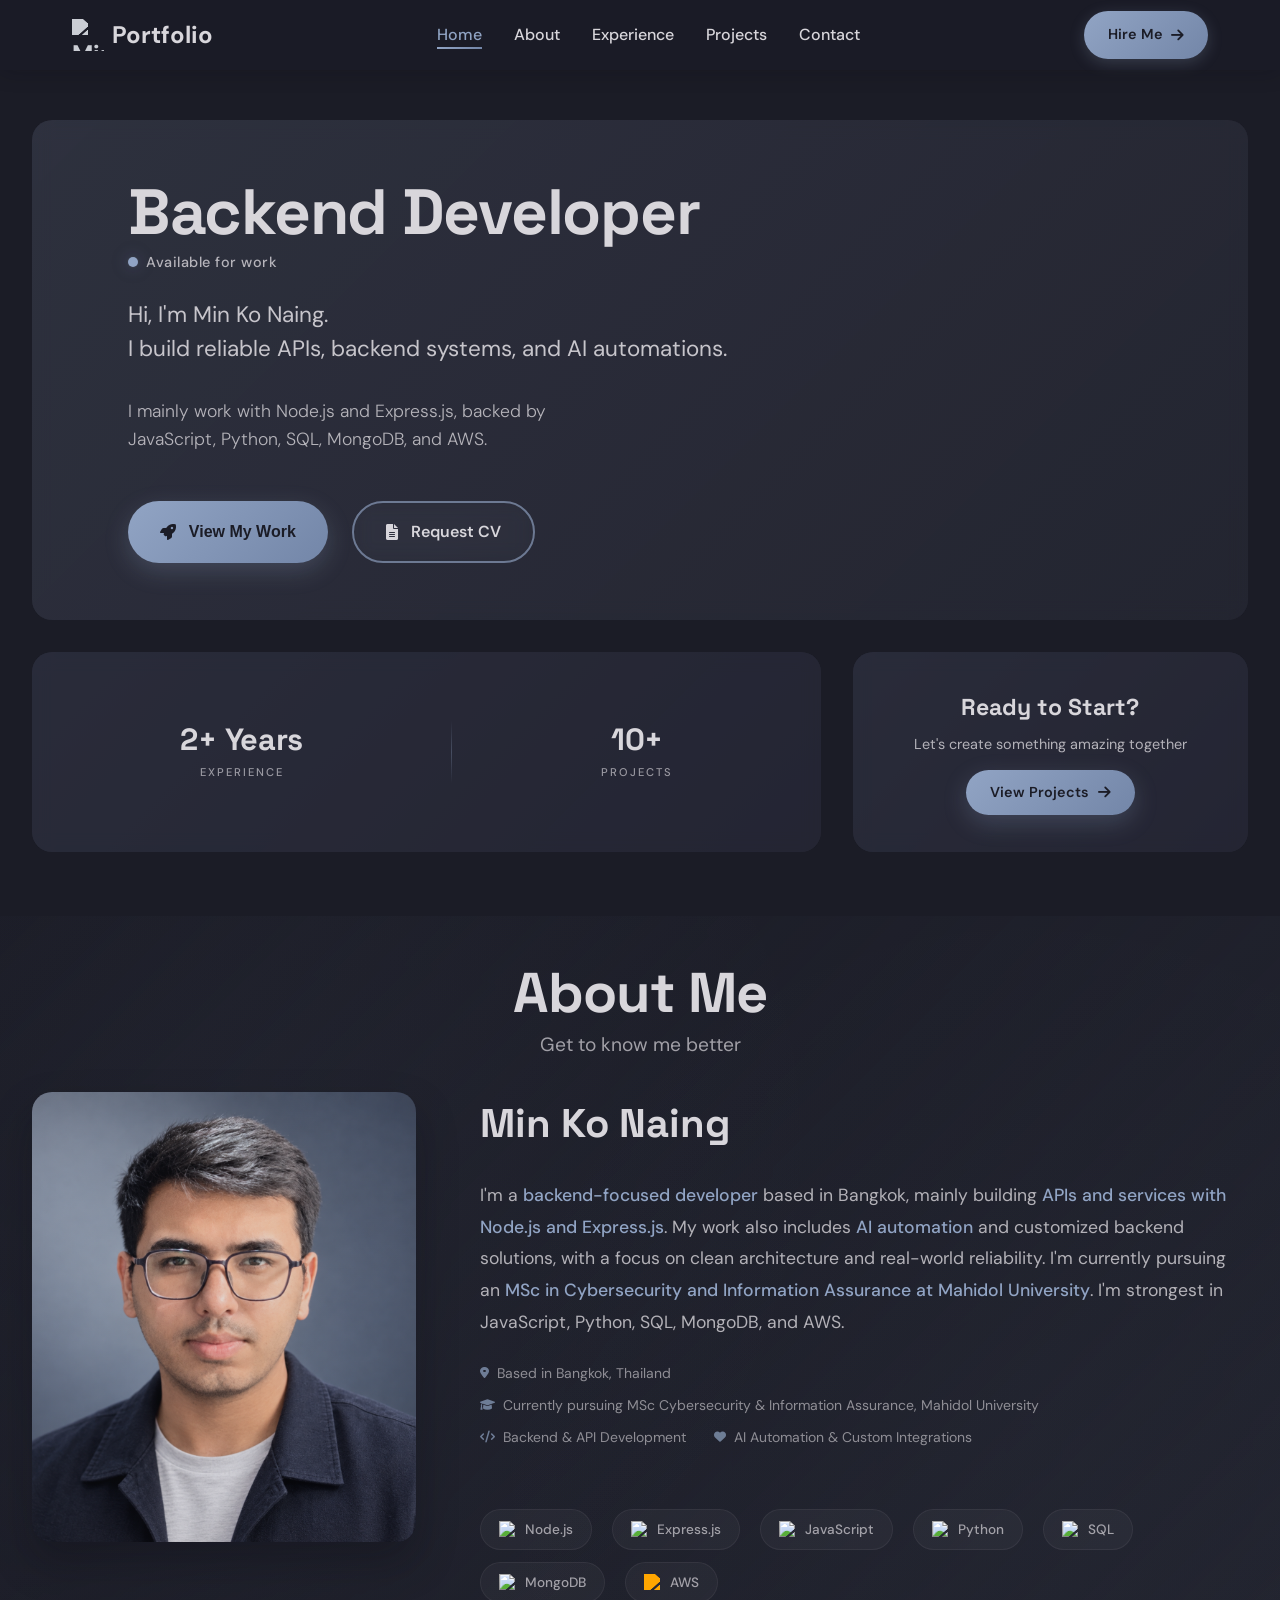
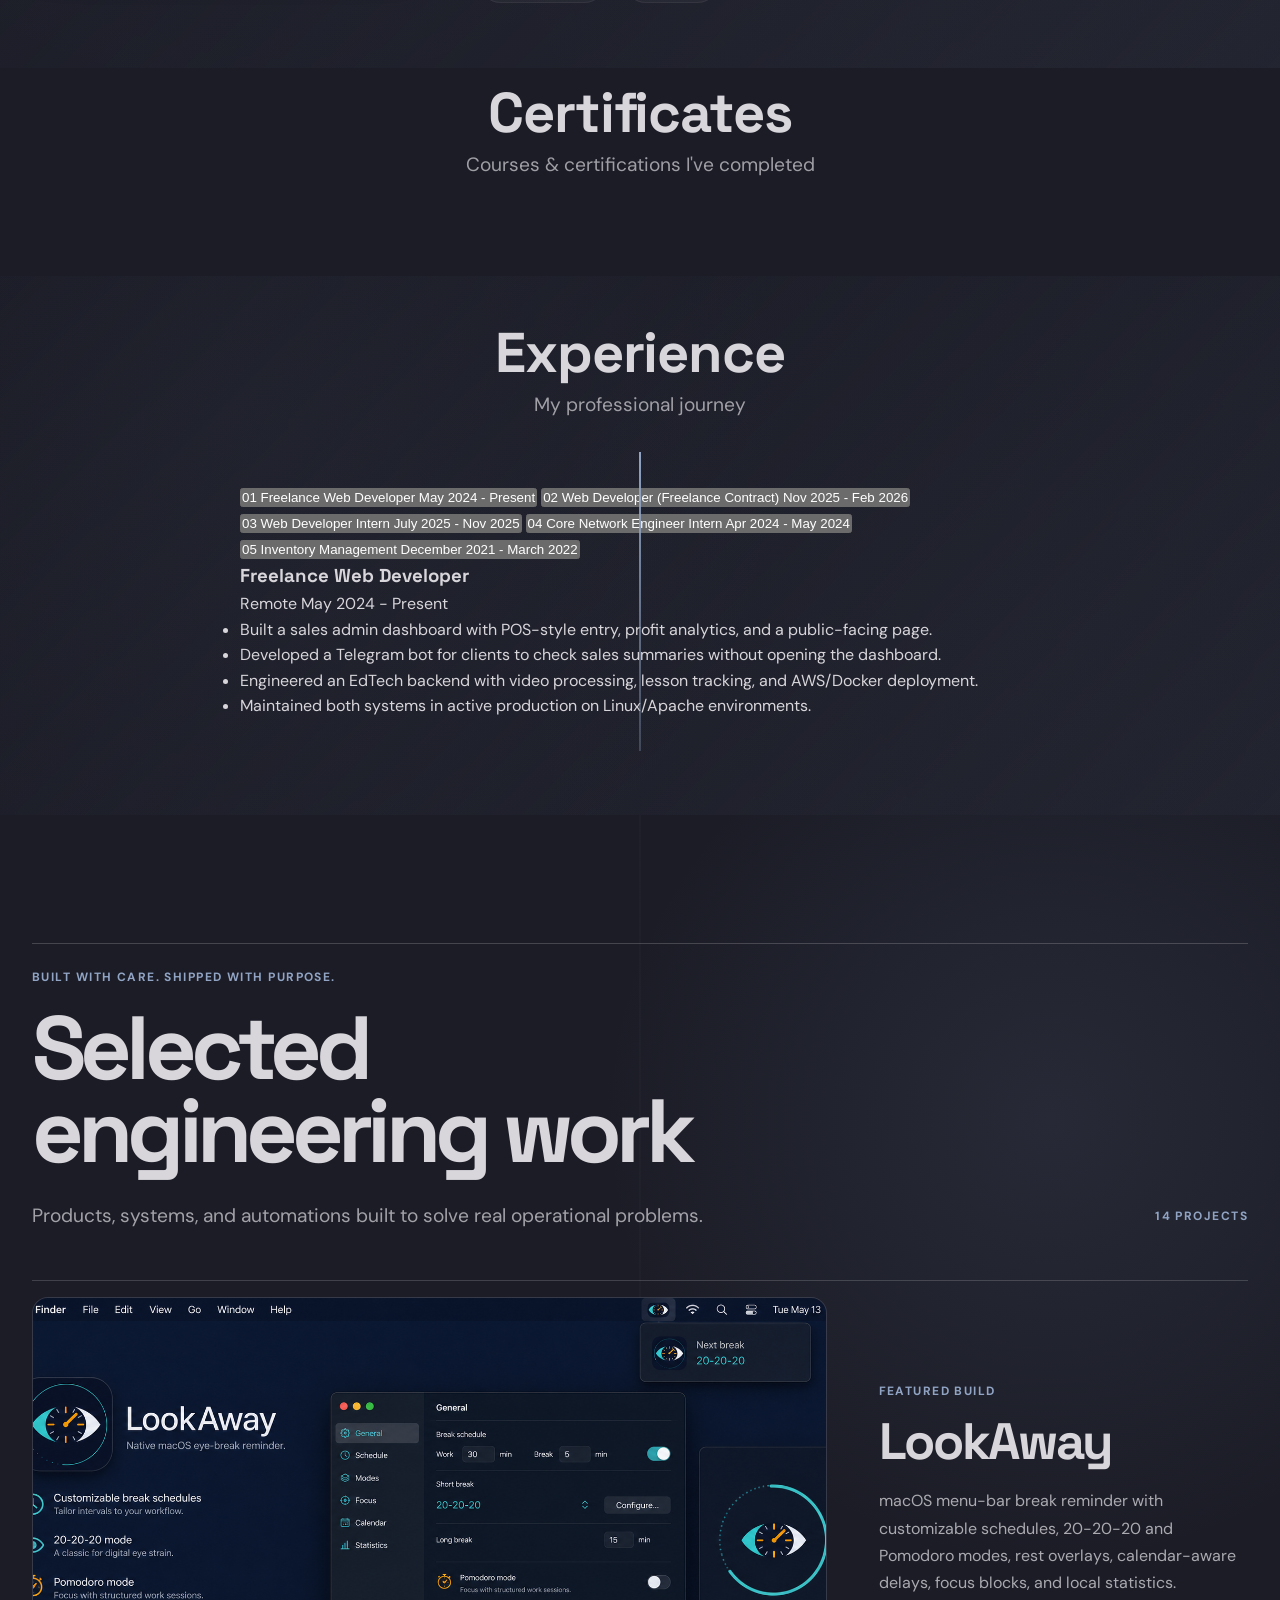
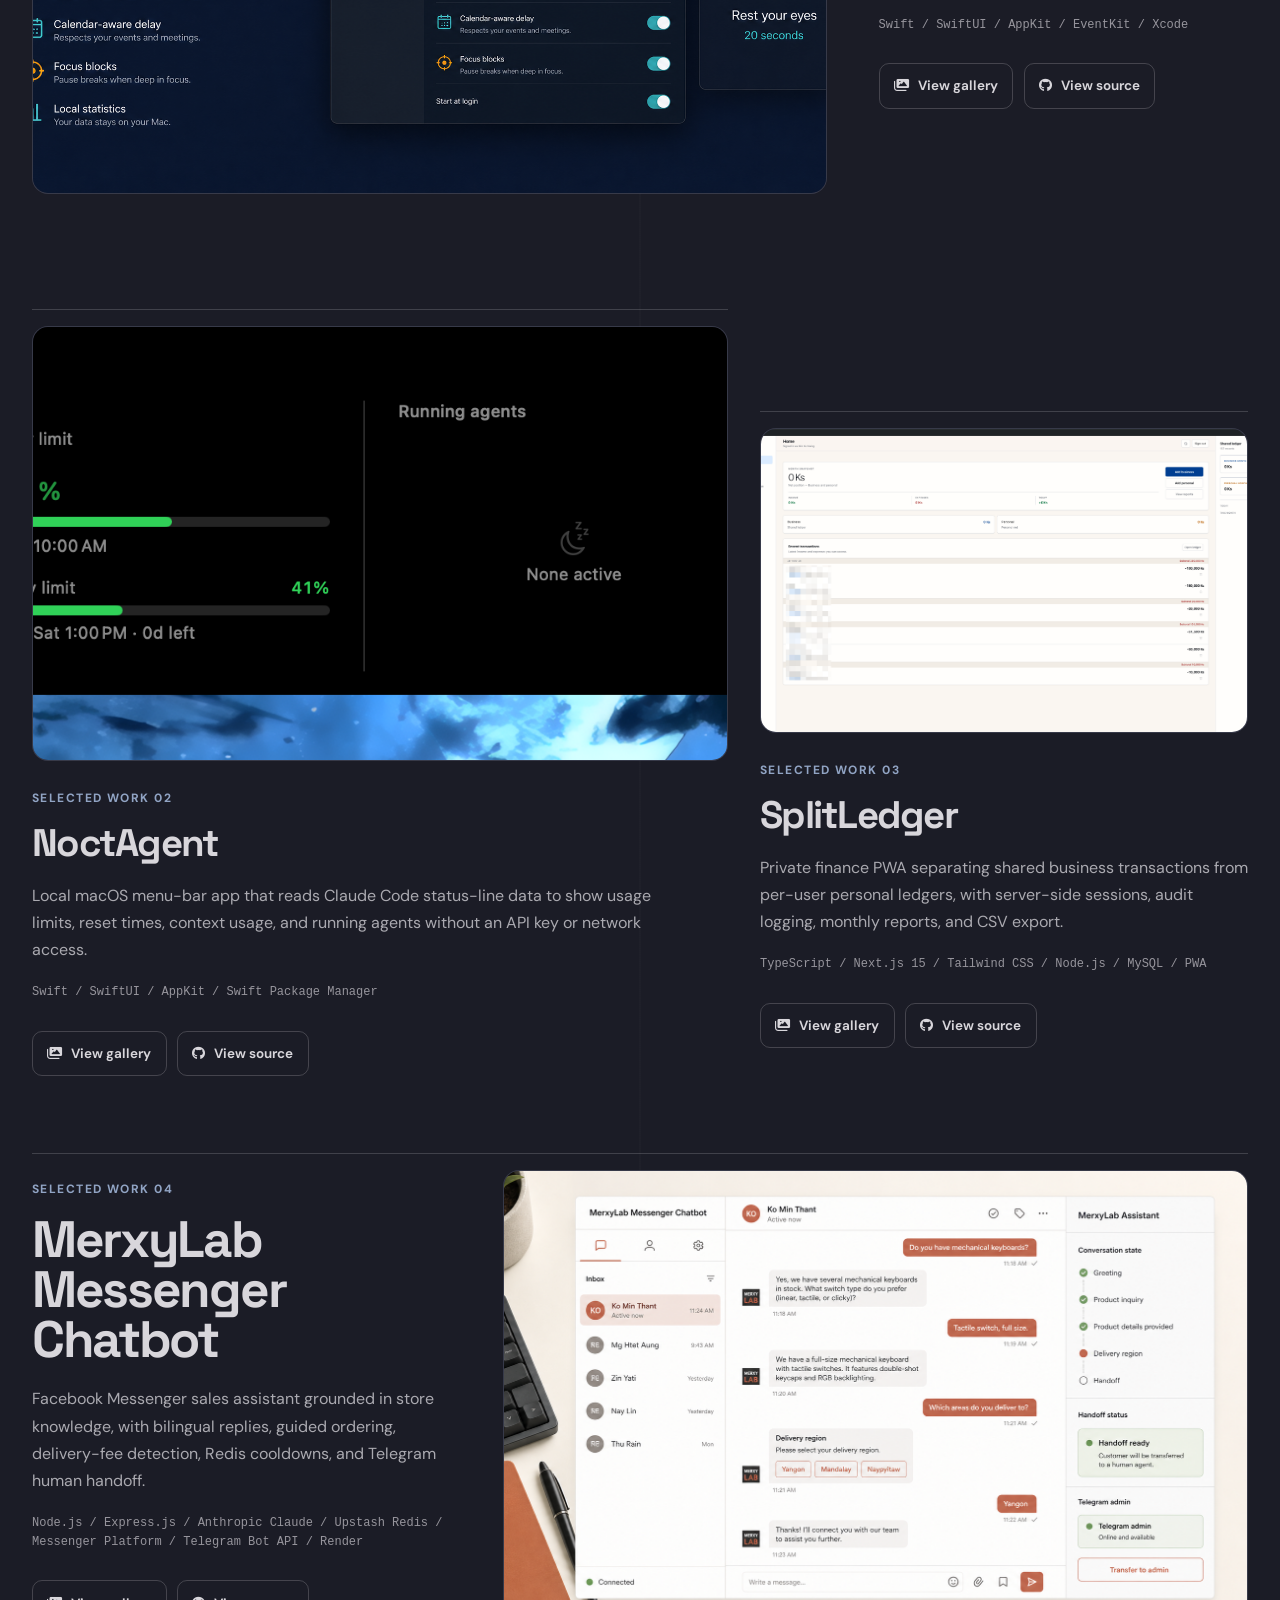
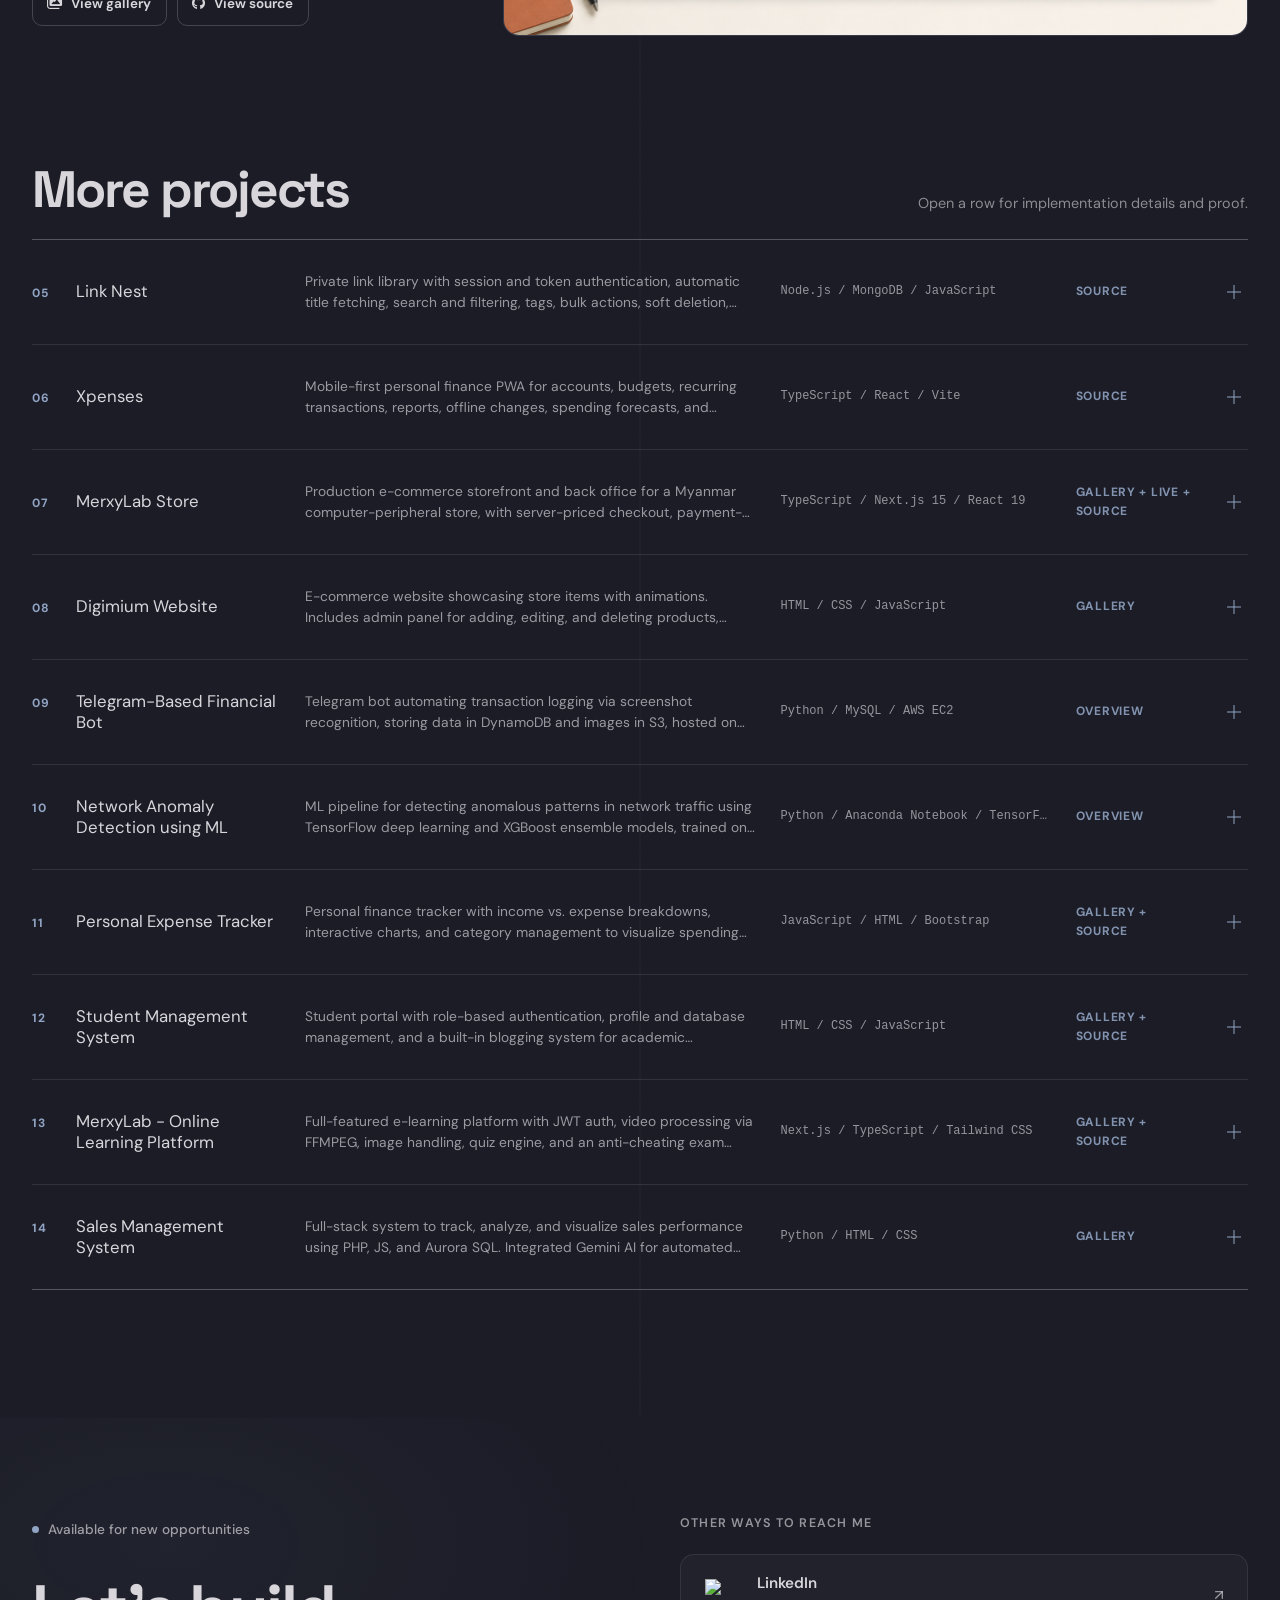
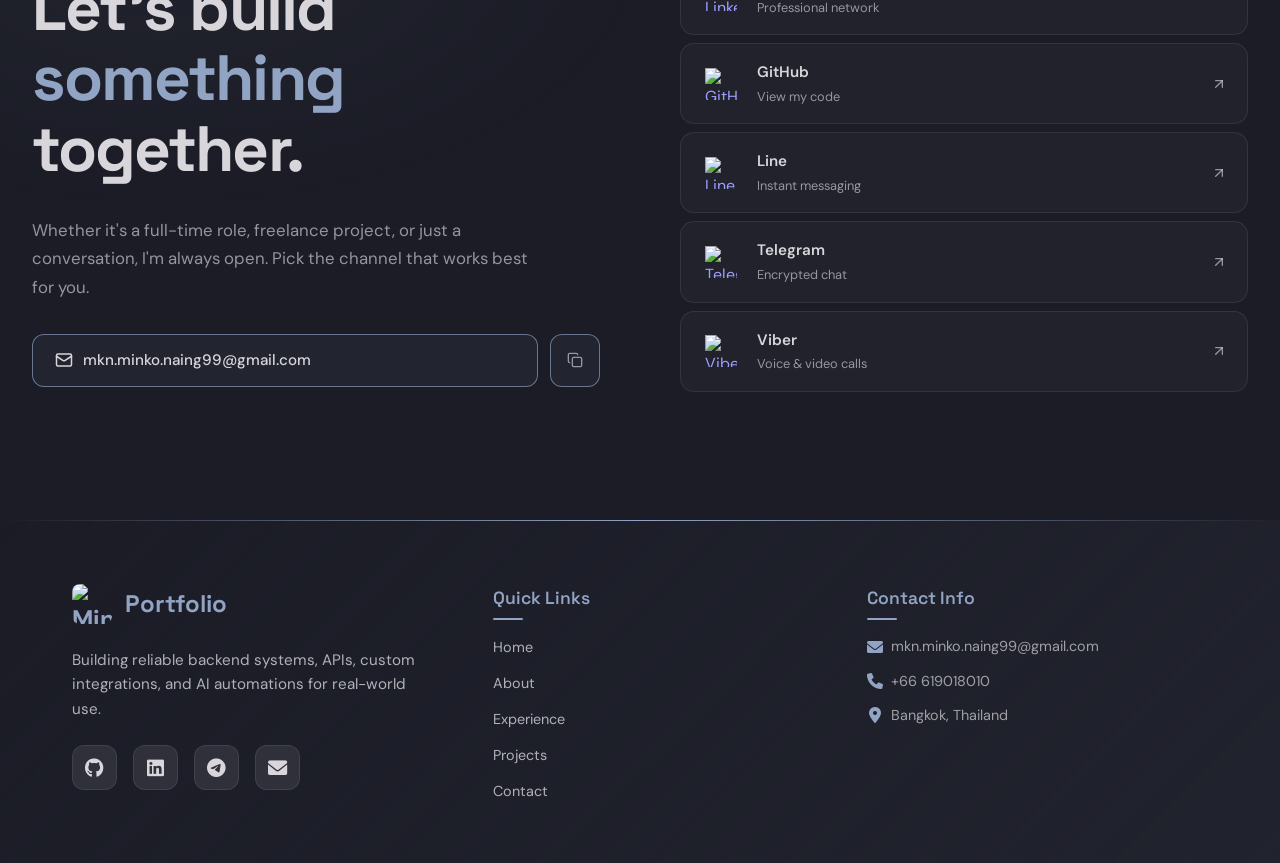
==== commit 5eae1ef3: "Redesign recruiter-focused project catalog" ====
--- a/index.html
+++ b/index.html
@@ -42,7 +42,7 @@
 
     <!-- Additional SEO Meta Tags -->
     <meta name="theme-color" content="#1b1c26">
-    <meta name="msapplication-TileColor" content="#e8af91">
+    <meta name="msapplication-TileColor" content="#91a4c4">
     <meta name="mobile-web-app-capable" content="yes">
     <meta name="apple-mobile-web-app-status-bar-style" content="default">
     <meta name="apple-mobile-web-app-title" content="Min Ko Naing Portfolio">
@@ -75,6 +75,8 @@
     <link rel="stylesheet" href="css/about.css">
     <link rel="stylesheet" href="css/experience.css">
     <link rel="stylesheet" href="css/projects.css">
+    <link rel="stylesheet" href="css/project-ledger.css">
+    <link rel="stylesheet" href="css/project-modal.css">
     <link rel="stylesheet" href="css/contact.css">
     <link rel="stylesheet" href="css/footer.css">
     <link rel="stylesheet" href="css/certificates.css">
@@ -412,13 +414,29 @@
     <!-- Projects Section -->
     <section id="projects" class="projects-section">
         <div class="projects-container">
-            <div class="section-header">
-                <h2 class="section-title">Projects</h2>
-                <p class="section-subtitle">My recent work and achievements</p>
-            </div>
-
-            <div class="projects-grid" id="projects-grid">
-                <!-- Projects will be loaded here via JavaScript -->
+            <div class="projects-intro">
+                <div>
+                    <p class="projects-eyebrow">Built with care. Shipped with purpose.</p>
+                    <h2 class="projects-title">Selected engineering work</h2>
+                    <p class="projects-summary">Products, systems, and automations built to solve real operational
+                        problems.</p>
+                </div>
+                <p class="projects-count" id="projects-count" aria-live="polite">Loading projects...</p>
+            </div>
+
+            <p class="projects-empty" id="projects-empty" hidden>Project catalog unavailable.</p>
+
+            <div class="featured-projects" id="featured-projects" aria-label="Featured projects">
+                <!-- Featured projects will be loaded here via JavaScript -->
+            </div>
+
+            <div class="project-ledger-heading">
+                <h3>More projects</h3>
+                <p>Open a row for implementation details and proof.</p>
+            </div>
+
+            <div class="project-ledger" id="project-ledger">
+                <!-- Remaining projects will be loaded here via JavaScript -->
             </div>
         </div>
 
--- a/css/base.css
+++ b/css/base.css
@@ -11,15 +11,15 @@
 :root {
     color-scheme: dark;
     --primary-color: #1b1c26;
-    --secondary-color: #e8af91;
-    --secondary-dark: #c99073;
+    --secondary-color: #91a4c4;
+    --secondary-dark: #7386a8;
     --text-color: #d8d6db;
     --surface-color: #33374a;
     --surface-deep-color: #262836;
     --muted-color: #596479;
     --background-rgb: 27, 28, 38;
-    --accent-rgb: 232, 175, 145;
-    --accent-deep-rgb: 201, 144, 115;
+    --accent-rgb: 145, 164, 196;
+    --accent-deep-rgb: 115, 134, 168;
     --text-rgb: 216, 214, 219;
     --surface-rgb: 51, 55, 74;
     --surface-deep-rgb: 38, 40, 54;
--- a/css/layout.css
+++ b/css/layout.css
@@ -41,7 +41,7 @@
 
 .nav-logo:hover .nav-logo-img {
     transform: rotate(360deg);
-    filter: brightness(0) saturate(100%) invert(78%) sepia(23%) saturate(616%) hue-rotate(331deg) brightness(101%) contrast(82%);
+    filter: brightness(0) saturate(100%) invert(67%) sepia(13%) saturate(911%) hue-rotate(181deg) brightness(93%) contrast(87%);
 }
 
 .nav-logo:hover {
--- a/css/animations.css
+++ b/css/animations.css
@@ -183,7 +183,8 @@
     transform: translateZ(0);
 }
 
-.project-card,
+.project-case,
+.project-row,
 .experience-item,
 .skill-card,
 .certificate-item,
--- a/css/projects.css
+++ b/css/projects.css
@@ -1,516 +1,367 @@
-/* Projects Section Styles */
+/* Recruiter-focused project catalog */
 .projects-section {
-    padding: 2rem 2rem 4rem;
-    background: linear-gradient(135deg, rgba(var(--background-rgb), 0.95) 0%, rgba(var(--accent-rgb), 0.05) 100%);
     position: relative;
+    padding: clamp(5rem, 10vw, 9rem) 0;
     overflow: hidden;
+    background: var(--primary-color);
 }
 
 .projects-section::before {
-    content: '';
     position: absolute;
-    top: 0;
-    left: 0;
-    right: 0;
-    bottom: 0;
-    background: radial-gradient(circle at 20% 80%, rgba(var(--accent-rgb), 0.07) 0%, transparent 50%),
-        radial-gradient(circle at 80% 20%, rgba(var(--accent-rgb), 0.07) 0%, transparent 50%);
+    inset: 0;
     pointer-events: none;
+    content: "";
+    background:
+        linear-gradient(90deg, transparent 0, transparent calc(50% - 1px), rgba(var(--text-rgb), 0.035) 50%, transparent calc(50% + 1px)),
+        radial-gradient(circle at 82% 8%, rgba(var(--accent-rgb), 0.1), transparent 28rem);
 }
 
 .projects-container {
-    max-width: var(--container-width);
+    position: relative;
+    z-index: 1;
+    width: min(calc(100% - 4rem), var(--container-width));
     margin: 0 auto;
-    padding: 0 2rem;
-    position: relative;
-    z-index: 2;
-}
-
-.projects-grid {
-    display: grid;
-    grid-template-columns: repeat(auto-fit, minmax(350px, 1fr));
-    gap: 2rem;
-    margin-top: 3rem;
-}
-
-.project-card {
-    background: linear-gradient(135deg, rgba(var(--accent-deep-rgb), 0.2), rgba(var(--background-rgb), 0.1));
-    border-radius: 20px;
-    padding: 2rem;
-    backdrop-filter: blur(10px);
-    position: relative;
+}
+
+.projects-intro {
+    display: grid;
+    grid-template-columns: minmax(0, 1fr) auto;
+    gap: 3rem;
+    align-items: end;
+    padding: 1.5rem 0 3rem;
+    border-top: 1px solid rgba(var(--text-rgb), 0.22);
+}
+
+.projects-eyebrow,
+.project-case-label,
+.projects-count,
+.project-row-number,
+.project-row-proof {
+    color: var(--secondary-color);
+    font-size: 0.75rem;
+    font-weight: 700;
+    letter-spacing: 0.12em;
+    text-transform: uppercase;
+}
+
+.projects-eyebrow {
+    margin: 0 0 1.25rem;
+}
+
+.projects-title {
+    max-width: 12ch;
+    margin: 0;
+    color: var(--text-color);
+    font-size: clamp(3rem, 7vw, 6.8rem);
+    font-weight: 700;
+    line-height: 0.92;
+    letter-spacing: -0.065em;
+}
+
+.projects-summary {
+    max-width: 56ch;
+    margin: 1.75rem 0 0;
+    color: rgba(var(--text-rgb), 0.72);
+    font-size: clamp(1rem, 1.6vw, 1.2rem);
+    line-height: 1.65;
+}
+
+.projects-count {
+    margin: 0 0 0.35rem;
+    white-space: nowrap;
+}
+
+.projects-empty {
+    padding: 3rem 0;
+    color: rgba(var(--text-rgb), 0.7);
+    border-top: 1px solid rgba(var(--text-rgb), 0.12);
+}
+
+.featured-projects {
+    display: grid;
+    grid-template-columns: repeat(12, minmax(0, 1fr));
+    gap: clamp(1.5rem, 3vw, 3rem) clamp(1.25rem, 2.5vw, 2.5rem);
+}
+
+.project-case {
+    min-width: 0;
+    padding-top: 1rem;
+    border-top: 1px solid rgba(var(--text-rgb), 0.2);
+}
+
+.project-case-lead {
+    display: grid;
+    grid-column: 1 / -1;
+    grid-template-columns: minmax(0, 1.55fr) minmax(18rem, 0.72fr);
+    gap: clamp(2rem, 4vw, 5rem);
+    align-items: center;
+    padding: 1rem 0 clamp(3rem, 6vw, 6rem);
+}
+
+.project-case-wide {
+    grid-column: span 7;
+}
+
+.project-case-compact {
+    grid-column: span 5;
+    margin-top: clamp(4rem, 8vw, 8rem);
+}
+
+.project-case-band {
+    display: grid;
+    grid-column: 1 / -1;
+    grid-template-columns: minmax(18rem, 0.72fr) minmax(0, 1.28fr);
+    gap: clamp(2rem, 4vw, 5rem);
+    align-items: center;
+    margin-top: clamp(1rem, 3vw, 3rem);
+}
+
+.project-case-band .project-media {
+    order: 2;
+}
+
+.project-media {
+    width: 100%;
+    aspect-ratio: 16 / 10;
     overflow: hidden;
+    background: rgba(var(--surface-rgb), 0.65);
+    border: 1px solid rgba(var(--text-rgb), 0.08);
+    border-radius: 16px;
+}
+
+.project-media img,
+.project-media-placeholder {
+    width: 100%;
+    height: 100%;
+}
+
+.project-media img {
+    display: block;
+    object-fit: cover;
+    object-position: top center;
+    transition: opacity 0.3s ease, transform 0.45s cubic-bezier(0.16, 1, 0.3, 1);
+}
+
+.project-case:hover .project-media img {
+    transform: scale(1.015);
+}
+
+.project-media-placeholder {
+    display: grid;
+    place-items: center;
+    color: rgba(var(--text-rgb), 0.8);
+    background:
+        linear-gradient(135deg, rgba(var(--accent-rgb), 0.08), transparent 55%),
+        rgba(var(--surface-rgb), 0.7);
+}
+
+.project-media-placeholder span {
+    font-size: 0.72rem;
+    font-weight: 700;
+    letter-spacing: 0.12em;
+    text-transform: uppercase;
+}
+
+.project-case-content {
+    padding: 1.75rem 0 0;
+}
+
+.project-case-lead .project-case-content,
+.project-case-band .project-case-content {
+    padding: 0;
+}
+
+.project-case-label {
+    margin: 0 0 1rem;
+}
+
+.project-case-title {
+    margin: 0;
+    color: var(--text-color);
+    font-size: clamp(2rem, 4vw, 4.5rem);
+    line-height: 0.98;
+    letter-spacing: -0.045em;
+}
+
+.project-case-wide .project-case-title,
+.project-case-compact .project-case-title {
+    font-size: clamp(1.8rem, 3vw, 3rem);
+}
+
+.project-case-description {
+    max-width: 58ch;
+    margin: 1.25rem 0 0;
+    color: rgba(var(--text-rgb), 0.76);
+    font-size: 1rem;
+    line-height: 1.7;
+}
+
+.project-tech {
+    margin: 1.25rem 0 0;
+    overflow: hidden;
+    color: rgba(var(--text-rgb), 0.65);
+    font-family: "SFMono-Regular", Consolas, "Liberation Mono", monospace;
+    font-size: 0.75rem;
+    line-height: 1.6;
+}
+
+.project-actions {
     display: flex;
-    flex-direction: column;
-    height: 100%;
+    flex-wrap: wrap;
+    gap: 0.65rem;
+    margin-top: 1.75rem;
+}
+
+.project-action {
+    display: inline-flex;
+    min-height: 42px;
+    align-items: center;
+    gap: 0.55rem;
+    padding: 0.7rem 0.9rem;
+    color: var(--text-color);
+    font: inherit;
+    font-size: 0.84rem;
+    font-weight: 650;
+    text-decoration: none;
+    cursor: pointer;
+    background: transparent;
+    border: 1px solid rgba(var(--text-rgb), 0.22);
+    border-radius: 10px;
+    transition: color 0.2s ease, background 0.2s ease, border-color 0.2s ease, transform 0.2s ease;
+}
+
+.project-action:hover {
+    color: var(--primary-color);
+    background: var(--secondary-color);
+    border-color: var(--secondary-color);
+    transform: translateY(-2px);
+}
+
+.project-action:focus-visible,
+.project-row-summary:focus-visible {
+    outline: 2px solid var(--secondary-color);
+    outline-offset: 4px;
+}
+
+.catalog-reveal {
     opacity: 0;
-    transform: translateY(30px);
-    transition: all 0.6s cubic-bezier(0.4, 0, 0.2, 1);
-}
-
-.project-card::before {
-    content: '';
-    position: absolute;
-    top: 0;
-    left: 0;
-    right: 0;
-    height: 2px;
-    background: linear-gradient(90deg, var(--secondary-color), var(--secondary-dark));
-    transform: scaleX(0);
-    transition: transform 0.4s cubic-bezier(0.4, 0, 0.2, 1);
-}
-
-.project-card:hover::before {
-    transform: scaleX(1);
-}
-
-.project-card:hover {
-    transform: translateY(-8px);
-    box-shadow: 0 20px 40px rgba(var(--shadow-rgb), 0.3);
-    border-color: rgba(var(--accent-rgb), 0.3);
-}
-
-.project-card.animate-in {
+    transform: translateY(24px);
+    transition: opacity 0.65s cubic-bezier(0.16, 1, 0.3, 1), transform 0.65s cubic-bezier(0.16, 1, 0.3, 1);
+}
+
+.catalog-reveal.is-visible {
     opacity: 1;
     transform: translateY(0);
 }
 
-.project-image {
-    width: 100%;
-    height: 200px;
-    border-radius: 15px;
-    overflow: hidden;
-    margin-bottom: 1.5rem;
-    position: relative;
-}
-
-.project-image img {
-    width: 100%;
-    height: 100%;
-    object-fit: cover;
-    transition: transform 0.4s cubic-bezier(0.4, 0, 0.2, 1);
-}
-
-.project-image-placeholder {
-    width: 100%;
-    height: 100%;
-    display: grid;
-    place-items: center;
-    background: rgba(var(--text-rgb), 0.04);
-    color: rgba(var(--text-rgb), 0.65);
-}
-
-.project-image-placeholder span {
-    font-size: 0.78rem;
-    font-weight: 500;
-    letter-spacing: 0.08em;
-    text-transform: uppercase;
-}
-
-.project-card:hover .project-image img {
-    transform: scale(1.03);
-}
-
-.project-image-overlay {
-    position: absolute;
-    top: 0;
-    left: 0;
-    right: 0;
-    bottom: 0;
-    background: linear-gradient(135deg, rgba(var(--accent-rgb), 0.16), rgba(var(--background-rgb), 0.4));
+.project-media img[loading="lazy"] {
     opacity: 0;
-    transition: opacity 0.4s cubic-bezier(0.4, 0, 0.2, 1);
-    display: flex;
-    align-items: center;
-    justify-content: center;
-}
-
-.project-card:hover .project-image-overlay,
-.project-card:focus-within .project-image-overlay {
+    background: linear-gradient(90deg, rgba(var(--text-rgb), 0.04) 25%, rgba(var(--text-rgb), 0.09) 50%, rgba(var(--text-rgb), 0.04) 75%);
+    background-size: 200% 100%;
+    animation: project-loading 1.6s infinite;
+}
+
+.project-media img[loading="lazy"].loaded {
     opacity: 1;
-}
-
-.project-overlay-buttons {
-    display: flex;
-    gap: 1rem;
-}
-
-.project-overlay-btn {
-    background: rgba(var(--text-rgb), 0.92);
-    color: var(--primary-color);
-    border: none;
-    padding: 0.8rem 1.2rem;
-    border-radius: 25px;
-    font-weight: 600;
-    font-size: 0.9rem;
-    cursor: pointer;
-    transition: all 0.3s cubic-bezier(0.4, 0, 0.2, 1);
-    text-decoration: none;
-    display: flex;
-    align-items: center;
-    gap: 0.5rem;
-}
-
-.project-overlay-btn:hover {
-    background: var(--secondary-color);
-    color: var(--primary-color);
-    transform: translateY(-2px);
-}
-
-.project-overlay-btn:focus-visible {
-    outline: 2px solid var(--secondary-color);
-    outline-offset: 3px;
-}
-
-@media (hover: none) {
-    .project-image-overlay {
-        opacity: 1;
-    }
-}
-
-.project-content {
-    flex: 1;
-    display: flex;
-    flex-direction: column;
-}
-
-.project-title {
-    font-size: 1.5rem;
-    font-weight: 700;
-    margin-bottom: 1rem;
-    background: linear-gradient(135deg, var(--text-color) 0%, var(--text-color) 100%);
-    -webkit-background-clip: text;
-    -webkit-text-fill-color: transparent;
-    background-clip: text;
-}
-
-.project-description {
-    color: rgba(var(--text-rgb), 0.8);
-    line-height: 1.6;
-    margin-bottom: 1.5rem;
-    font-size: 0.95rem;
-}
-
-.project-technologies {
-    display: flex;
-    flex-wrap: wrap;
-    gap: 0.5rem;
-}
-
-.technology-tag {
-    background: rgba(var(--accent-rgb), 0.14);
-    color: var(--secondary-color);
-    padding: 0.4rem 0.8rem;
-    border-radius: 15px;
-    font-size: 0.8rem;
-    font-weight: 500;
-    border: 1px solid rgba(var(--accent-rgb), 0.3);
-    transition: all 0.3s cubic-bezier(0.4, 0, 0.2, 1);
-}
-
-.technology-tag:hover {
-    background: var(--secondary-color);
-    color: var(--primary-color);
-    transform: translateY(-2px);
-}
-
-/* ── Responsive: Projects ────────────────────────── */
-@media (max-width: 768px) {
-    .projects-grid {
+    background: none;
+    animation: none;
+}
+
+@keyframes project-loading {
+    0% { background-position: 200% 0; }
+    100% { background-position: -200% 0; }
+}
+
+@media (max-width: 1099px) {
+    .project-case-lead,
+    .project-case-band {
+        grid-template-columns: 1fr;
+        gap: 1.75rem;
+    }
+
+    .project-case-lead .project-case-content,
+    .project-case-band .project-case-content {
+        padding: 0;
+    }
+
+    .project-case-band .project-media {
+        order: 0;
+    }
+
+}
+
+@media (max-width: 767px) {
+    .projects-section {
+        padding: 5rem 0;
+    }
+
+    .projects-container {
+        width: min(calc(100% - 2rem), var(--container-width));
+    }
+
+    .projects-intro {
         grid-template-columns: 1fr;
         gap: 1.5rem;
     }
 
-    .project-card {
-        padding: 1.5rem;
-    }
-
-    .project-title {
-        font-size: 1.3rem;
-    }
-}
-
-@media (max-width: 480px) {
-    .projects-section {
-        padding: 3rem 0;
-    }
-
-    .projects-container {
-        padding: 0 1rem;
-    }
-
-    .project-card {
-        padding: 1.2rem;
-    }
-
-    .project-image {
-        height: 150px;
-    }
-
-    .project-overlay-buttons {
-        flex-direction: column;
-        gap: 0.5rem;
-    }
-
-    .project-overlay-btn {
-        padding: 0.6rem 1rem;
-        font-size: 0.8rem;
-    }
-}
-
-/* ── Project Modal ───────────────────────────────── */
-.project-modal {
-    position: fixed;
-    top: 0;
-    left: 0;
-    width: 100%;
-    height: 100%;
-    z-index: 10000;
-    display: none;
-    align-items: center;
-    justify-content: center;
-    padding: 2rem;
-}
-
-.project-modal.active {
-    display: flex;
-}
-
-.modal-overlay {
-    position: absolute;
-    top: 0;
-    left: 0;
-    width: 100%;
-    height: 100%;
-    background: rgba(var(--shadow-rgb), 0.86);
-    backdrop-filter: blur(10px);
-    display: flex;
-    align-items: center;
-    justify-content: center;
-}
-
-.modal-content {
-    position: relative;
-    background: var(--primary-color);
-    border-radius: 20px;
-    max-width: 90vw;
-    max-height: 90vh;
-    width: 100%;
-    overflow: hidden;
-    border: 1px solid rgba(var(--text-rgb), 0.1);
-    box-shadow: 0 20px 60px rgba(var(--shadow-rgb), 0.5);
-    animation: modalSlideIn 0.3s ease;
-}
-
-@keyframes modalSlideIn {
-    from {
-        opacity: 0;
-        transform: scale(0.9) translateY(-20px);
-    }
-    to {
+    .projects-count {
+        margin: 0;
+    }
+
+    .featured-projects {
+        grid-template-columns: 1fr;
+        gap: 3.5rem;
+    }
+
+    .project-case-lead,
+    .project-case-wide,
+    .project-case-compact,
+    .project-case-band {
+        display: block;
+        grid-column: auto;
+        margin-top: 0;
+        padding-bottom: 0;
+    }
+
+    .project-case-content,
+    .project-case-lead .project-case-content,
+    .project-case-band .project-case-content {
+        padding-top: 1.5rem;
+    }
+
+    .project-media {
+        aspect-ratio: 16 / 10;
+    }
+
+}
+
+@media (max-width: 420px) {
+    .project-actions {
+        display: grid;
+        grid-template-columns: 1fr;
+    }
+
+    .project-action {
+        justify-content: center;
+    }
+}
+
+@media (prefers-reduced-motion: reduce) {
+    .catalog-reveal {
         opacity: 1;
-        transform: scale(1) translateY(0);
-    }
-}
-
-.modal-header {
-    display: flex;
-    justify-content: space-between;
-    align-items: center;
-    padding: 1rem 2rem;
-    border-bottom: 1px solid rgba(var(--text-rgb), 0.1);
-    background: rgba(var(--text-rgb), 0.05);
-}
-
-.modal-header h3 {
-    font-size: 1.5rem;
-    font-weight: 600;
-    color: var(--text-color);
-    margin: 0;
-}
-
-.modal-close {
-    background: none;
-    border: none;
-    color: var(--text-color);
-    font-size: 1.5rem;
-    cursor: pointer;
-    padding: 0.5rem;
-    border-radius: 50%;
-    transition: all 0.3s ease;
-    display: flex;
-    align-items: center;
-    justify-content: center;
-    width: 40px;
-    height: 40px;
-}
-
-.modal-close:hover {
-    background: rgba(var(--text-rgb), 0.1);
-    color: var(--secondary-color);
-    transform: rotate(90deg);
-}
-
-.modal-body {
-    padding: 2rem;
-    max-height: calc(90vh - 100px);
-    overflow-y: auto;
-    scrollbar-width: thin;
-    scrollbar-color: var(--secondary-color) rgba(var(--text-rgb), 0.1);
-}
-
-.modal-body::-webkit-scrollbar {
-    width: 8px;
-}
-
-.modal-body::-webkit-scrollbar-track {
-    background: rgba(var(--text-rgb), 0.1);
-    border-radius: 4px;
-}
-
-.modal-body::-webkit-scrollbar-thumb {
-    background: var(--secondary-color);
-    border-radius: 4px;
-}
-
-.modal-body::-webkit-scrollbar-thumb:hover {
-    background: var(--secondary-dark);
-}
-
-.project-showcase {
-    position: relative;
-    width: 100%;
-    height: 100%;
-    display: flex;
-    align-items: center;
-    justify-content: center;
-}
-
-.showcase-container {
-    position: relative;
-    width: 80%;
-    max-width: 100%;
-    margin: 0 auto;
-}
-
-.showcase-images-wrapper {
-    display: flex;
-    flex-direction: column;
-    gap: 2rem;
-    width: 100%;
-}
-
-.showcase-image {
-    width: 100%;
-    border-radius: 15px;
-    overflow: hidden;
-    box-shadow: 0 10px 30px rgba(var(--shadow-rgb), 0.3);
-    background: rgba(var(--text-rgb), 0.05);
-    transition: transform 0.3s ease, box-shadow 0.3s ease;
-}
-
-.showcase-image:hover {
-    transform: translateY(-5px);
-    box-shadow: 0 15px 40px rgba(var(--shadow-rgb), 0.4);
-}
-
-.showcase-image img {
-    width: 100%;
-    height: auto;
-    display: block;
-    object-fit: cover;
-    transition: transform 0.3s ease;
-}
-
-.showcase-image img:hover {
-    transform: scale(1.001);
-}
-
-/* Lazy loading */
-.showcase-image.loading {
-    min-height: 300px;
-    background: linear-gradient(90deg, rgba(var(--text-rgb), 0.08) 25%, rgba(var(--text-rgb), 0.16) 50%, rgba(var(--text-rgb), 0.08) 75%);
-    background-size: 200% 100%;
-    animation: loading 1.5s infinite;
-}
-
-img[loading="lazy"] {
-    opacity: 0;
-    transition: opacity 0.3s ease;
-}
-
-img[loading="lazy"].loaded {
-    opacity: 1;
-}
-
-.project-image img[loading="lazy"] {
-    background: linear-gradient(90deg, rgba(var(--text-rgb), 0.04) 25%, rgba(var(--text-rgb), 0.08) 50%, rgba(var(--text-rgb), 0.04) 75%);
-    background-size: 200% 100%;
-    animation: loading 2s infinite;
-}
-
-.project-image img[loading="lazy"].loaded {
-    background: none;
-    animation: none;
-}
-
-@keyframes loading {
-    0%   { background-position: 200% 0; }
-    100% { background-position: -200% 0; }
-}
-
-/* ── Responsive: Modal ───────────────────────────── */
-@media (max-width: 768px) {
-    .project-modal {
-        padding: 1rem;
-    }
-
-    .modal-content {
-        max-width: 95vw;
-        max-height: 95vh;
-    }
-
-    .modal-header {
-        padding: 1rem 1.5rem;
-    }
-
-    .modal-header h3 {
-        font-size: 1.3rem;
-    }
-
-    .modal-body {
-        padding: 1.5rem;
-    }
-
-    .showcase-container {
-        width: 100%;
-    }
-
-    .showcase-images-wrapper {
-        gap: 1.5rem;
-    }
-
-    .showcase-image {
-        border-radius: 12px;
-    }
-}
-
-@media (max-width: 480px) {
-    .modal-header {
-        padding: 1rem;
-    }
-
-    .modal-header h3 {
-        font-size: 1.0rem;
-    }
-
-    .modal-body {
-        padding: 1rem;
-    }
-
-    .modal-close {
-        width: 35px;
-        height: 35px;
-        font-size: 1.2rem;
-    }
-}
+        transform: none;
+        transition: none;
+    }
+
+    .project-media img,
+    .project-action,
+    .project-row-panel,
+    .project-row-toggle::after {
+        transition: none;
+    }
+
+    .project-case:hover .project-media img,
+    .project-action:hover {
+        transform: none;
+    }
+}
--- a/css/project-ledger.css
+++ b/css/project-ledger.css
@@ -0,0 +1,214 @@
+/* Expandable project ledger */
+.project-ledger-heading {
+    display: flex;
+    align-items: end;
+    justify-content: space-between;
+    gap: 2rem;
+    margin-top: clamp(5rem, 10vw, 10rem);
+    padding-bottom: 1.5rem;
+    border-bottom: 1px solid rgba(var(--text-rgb), 0.3);
+}
+
+.project-ledger-heading h3 {
+    margin: 0;
+    color: var(--text-color);
+    font-size: clamp(2rem, 4vw, 4rem);
+    line-height: 1;
+    letter-spacing: -0.04em;
+}
+
+.project-ledger-heading p {
+    margin: 0;
+    color: rgba(var(--text-rgb), 0.6);
+    font-size: 0.9rem;
+}
+
+.project-ledger {
+    border-bottom: 1px solid rgba(var(--text-rgb), 0.3);
+}
+
+.project-row {
+    border-top: 1px solid rgba(var(--text-rgb), 0.12);
+}
+
+.project-row:first-child {
+    border-top: 0;
+}
+
+.project-row-summary {
+    display: grid;
+    grid-template-columns: minmax(11rem, 1.1fr) minmax(14rem, 2fr) minmax(10rem, 1.2fr) minmax(5rem, 0.55fr) 1.5rem;
+    gap: 1.5rem;
+    align-items: center;
+    min-height: 104px;
+    padding: 1.25rem 0;
+    cursor: pointer;
+    list-style: none;
+    transition: background 0.2s ease;
+}
+
+.project-row-summary::-webkit-details-marker {
+    display: none;
+}
+
+.project-row-summary:hover {
+    background: rgba(var(--accent-rgb), 0.045);
+}
+
+.project-row-identity {
+    display: grid;
+    grid-template-columns: 2rem minmax(0, 1fr);
+    gap: 0.75rem;
+    align-items: baseline;
+}
+
+.project-row-number {
+    color: var(--secondary-color);
+}
+
+.project-row-title {
+    margin: 0;
+    overflow-wrap: anywhere;
+    color: var(--text-color);
+    font-size: 1.05rem;
+    line-height: 1.25;
+}
+
+.project-row-description {
+    display: -webkit-box;
+    margin: 0;
+    overflow: hidden;
+    color: rgba(var(--text-rgb), 0.68);
+    font-size: 0.86rem;
+    line-height: 1.55;
+    -webkit-box-orient: vertical;
+    -webkit-line-clamp: 2;
+}
+
+.project-row-summary .project-tech {
+    margin: 0;
+    white-space: nowrap;
+    text-overflow: ellipsis;
+}
+
+.project-row-proof {
+    margin: 0;
+    color: rgba(var(--accent-rgb), 0.88);
+    letter-spacing: 0.06em;
+}
+
+.project-row-toggle {
+    position: relative;
+    display: block;
+    width: 1.25rem;
+    height: 1.25rem;
+}
+
+.project-row-toggle::before,
+.project-row-toggle::after {
+    position: absolute;
+    top: 50%;
+    left: 50%;
+    width: 14px;
+    height: 1px;
+    content: "";
+    background: var(--secondary-color);
+    transform: translate(-50%, -50%);
+    transition: transform 0.25s ease;
+}
+
+.project-row-toggle::after {
+    transform: translate(-50%, -50%) rotate(90deg);
+}
+
+.project-row[open] .project-row-toggle::after {
+    transform: translate(-50%, -50%) rotate(0deg);
+}
+
+.project-row-panel {
+    display: grid;
+    grid-template-rows: 0fr;
+    transition: grid-template-rows 0.35s cubic-bezier(0.16, 1, 0.3, 1);
+}
+
+.project-row[open] .project-row-panel {
+    grid-template-rows: 1fr;
+}
+
+.project-row-panel-inner {
+    display: grid;
+    grid-template-columns: minmax(16rem, 0.8fr) minmax(0, 1.2fr);
+    gap: clamp(1.5rem, 4vw, 4rem);
+    min-height: 0;
+    overflow: hidden;
+}
+
+.project-row[open] .project-row-panel-inner {
+    padding: 0 0 2.5rem 2.75rem;
+}
+
+.project-row-copy {
+    align-self: center;
+    padding-right: clamp(0rem, 4vw, 4rem);
+}
+
+.project-row-copy .project-row-description {
+    display: block;
+    color: rgba(var(--text-rgb), 0.76);
+    font-size: 0.95rem;
+    line-height: 1.7;
+}
+
+@media (max-width: 1099px) {
+    .project-row-summary {
+        grid-template-columns: minmax(10rem, 1fr) minmax(14rem, 1.5fr) minmax(8rem, 1fr) 1.5rem;
+    }
+
+    .project-row-proof {
+        display: none;
+    }
+}
+
+@media (max-width: 767px) {
+    .project-ledger-heading {
+        display: block;
+        margin-top: 6rem;
+    }
+
+    .project-ledger-heading p {
+        margin-top: 0.75rem;
+    }
+
+    .project-row-summary {
+        grid-template-columns: minmax(0, 1fr) 1.5rem;
+        gap: 1rem;
+        min-height: 76px;
+        padding: 1rem 0;
+    }
+
+    .project-row-summary > .project-row-description,
+    .project-row-summary > .project-tech,
+    .project-row-summary > .project-row-proof {
+        display: none;
+    }
+
+    .project-row-panel-inner {
+        grid-template-columns: 1fr;
+        gap: 1.5rem;
+    }
+
+    .project-row[open] .project-row-panel-inner {
+        padding: 0 0 2rem;
+    }
+
+    .project-row-copy {
+        padding-right: 0;
+    }
+}
+
+@media (prefers-reduced-motion: reduce) {
+    .project-row-panel,
+    .project-row-toggle::after {
+        transition: none;
+    }
+}
--- a/css/project-modal.css
+++ b/css/project-modal.css
@@ -0,0 +1,199 @@
+/* Project showcase modal */
+.project-modal {
+    position: fixed;
+    inset: 0;
+    z-index: 10000;
+    display: none;
+    align-items: center;
+    justify-content: center;
+    padding: 2rem;
+}
+
+.project-modal.active {
+    display: flex;
+}
+
+.modal-overlay {
+    position: absolute;
+    inset: 0;
+    display: flex;
+    align-items: center;
+    justify-content: center;
+    background: rgba(var(--shadow-rgb), 0.86);
+    backdrop-filter: blur(10px);
+}
+
+.modal-content {
+    position: relative;
+    width: 100%;
+    max-width: 90vw;
+    max-height: 90vh;
+    overflow: hidden;
+    background: var(--primary-color);
+    border: 1px solid rgba(var(--text-rgb), 0.1);
+    border-radius: 20px;
+    box-shadow: 0 20px 60px rgba(var(--shadow-rgb), 0.5);
+    animation: modal-slide-in 0.3s cubic-bezier(0.16, 1, 0.3, 1);
+}
+
+@keyframes modal-slide-in {
+    from {
+        opacity: 0;
+        transform: scale(0.96) translateY(16px);
+    }
+
+    to {
+        opacity: 1;
+        transform: scale(1) translateY(0);
+    }
+}
+
+.modal-header {
+    display: flex;
+    align-items: center;
+    justify-content: space-between;
+    padding: 1rem 2rem;
+    background: rgba(var(--text-rgb), 0.05);
+    border-bottom: 1px solid rgba(var(--text-rgb), 0.1);
+}
+
+.modal-header h3 {
+    margin: 0;
+    color: var(--text-color);
+    font-size: 1.5rem;
+    font-weight: 600;
+}
+
+.modal-close {
+    display: flex;
+    align-items: center;
+    justify-content: center;
+    width: 40px;
+    height: 40px;
+    padding: 0.5rem;
+    color: var(--text-color);
+    font-size: 1.5rem;
+    cursor: pointer;
+    background: none;
+    border: none;
+    border-radius: 50%;
+    transition: color 0.25s ease, background 0.25s ease, transform 0.25s ease;
+}
+
+.modal-close:hover {
+    color: var(--secondary-color);
+    background: rgba(var(--text-rgb), 0.1);
+    transform: rotate(90deg);
+}
+
+.modal-close:focus-visible {
+    outline: 2px solid var(--secondary-color);
+    outline-offset: 2px;
+}
+
+.modal-body {
+    max-height: calc(90vh - 72px);
+    padding: 2rem;
+    overflow-y: auto;
+    scrollbar-color: var(--secondary-color) rgba(var(--text-rgb), 0.1);
+    scrollbar-width: thin;
+}
+
+.project-showcase {
+    display: flex;
+    align-items: center;
+    justify-content: center;
+    width: 100%;
+}
+
+.showcase-container {
+    width: min(100%, 1100px);
+    margin: 0 auto;
+}
+
+.showcase-images-wrapper {
+    display: flex;
+    flex-direction: column;
+    gap: 2rem;
+}
+
+.showcase-image {
+    width: 100%;
+    overflow: hidden;
+    background: rgba(var(--text-rgb), 0.05);
+    border-radius: 15px;
+    box-shadow: 0 10px 30px rgba(var(--shadow-rgb), 0.3);
+}
+
+.showcase-image.loading {
+    min-height: 300px;
+    background: linear-gradient(90deg, rgba(var(--text-rgb), 0.08) 25%, rgba(var(--text-rgb), 0.16) 50%, rgba(var(--text-rgb), 0.08) 75%);
+    background-size: 200% 100%;
+    animation: project-loading 1.5s infinite;
+}
+
+.showcase-image img {
+    display: block;
+    width: 100%;
+    height: auto;
+    object-fit: cover;
+}
+
+@media (prefers-reduced-motion: reduce) {
+    .modal-content {
+        animation: none;
+    }
+
+    .modal-close:hover {
+        transform: none;
+    }
+}
+
+@media (max-width: 768px) {
+    .project-modal {
+        padding: 1rem;
+    }
+
+    .modal-content {
+        max-width: 95vw;
+        max-height: 95vh;
+    }
+
+    .modal-header {
+        padding: 1rem 1.5rem;
+    }
+
+    .modal-header h3 {
+        font-size: 1.3rem;
+    }
+
+    .modal-body {
+        max-height: calc(95vh - 72px);
+        padding: 1.5rem;
+    }
+
+    .showcase-images-wrapper {
+        gap: 1.5rem;
+    }
+
+    .showcase-image {
+        border-radius: 12px;
+    }
+}
+
+@media (max-width: 480px) {
+    .modal-header,
+    .modal-body {
+        padding: 1rem;
+    }
+
+    .modal-header h3 {
+        font-size: 1rem;
+    }
+
+    .modal-close {
+        width: 36px;
+        height: 36px;
+        font-size: 1.2rem;
+    }
+}
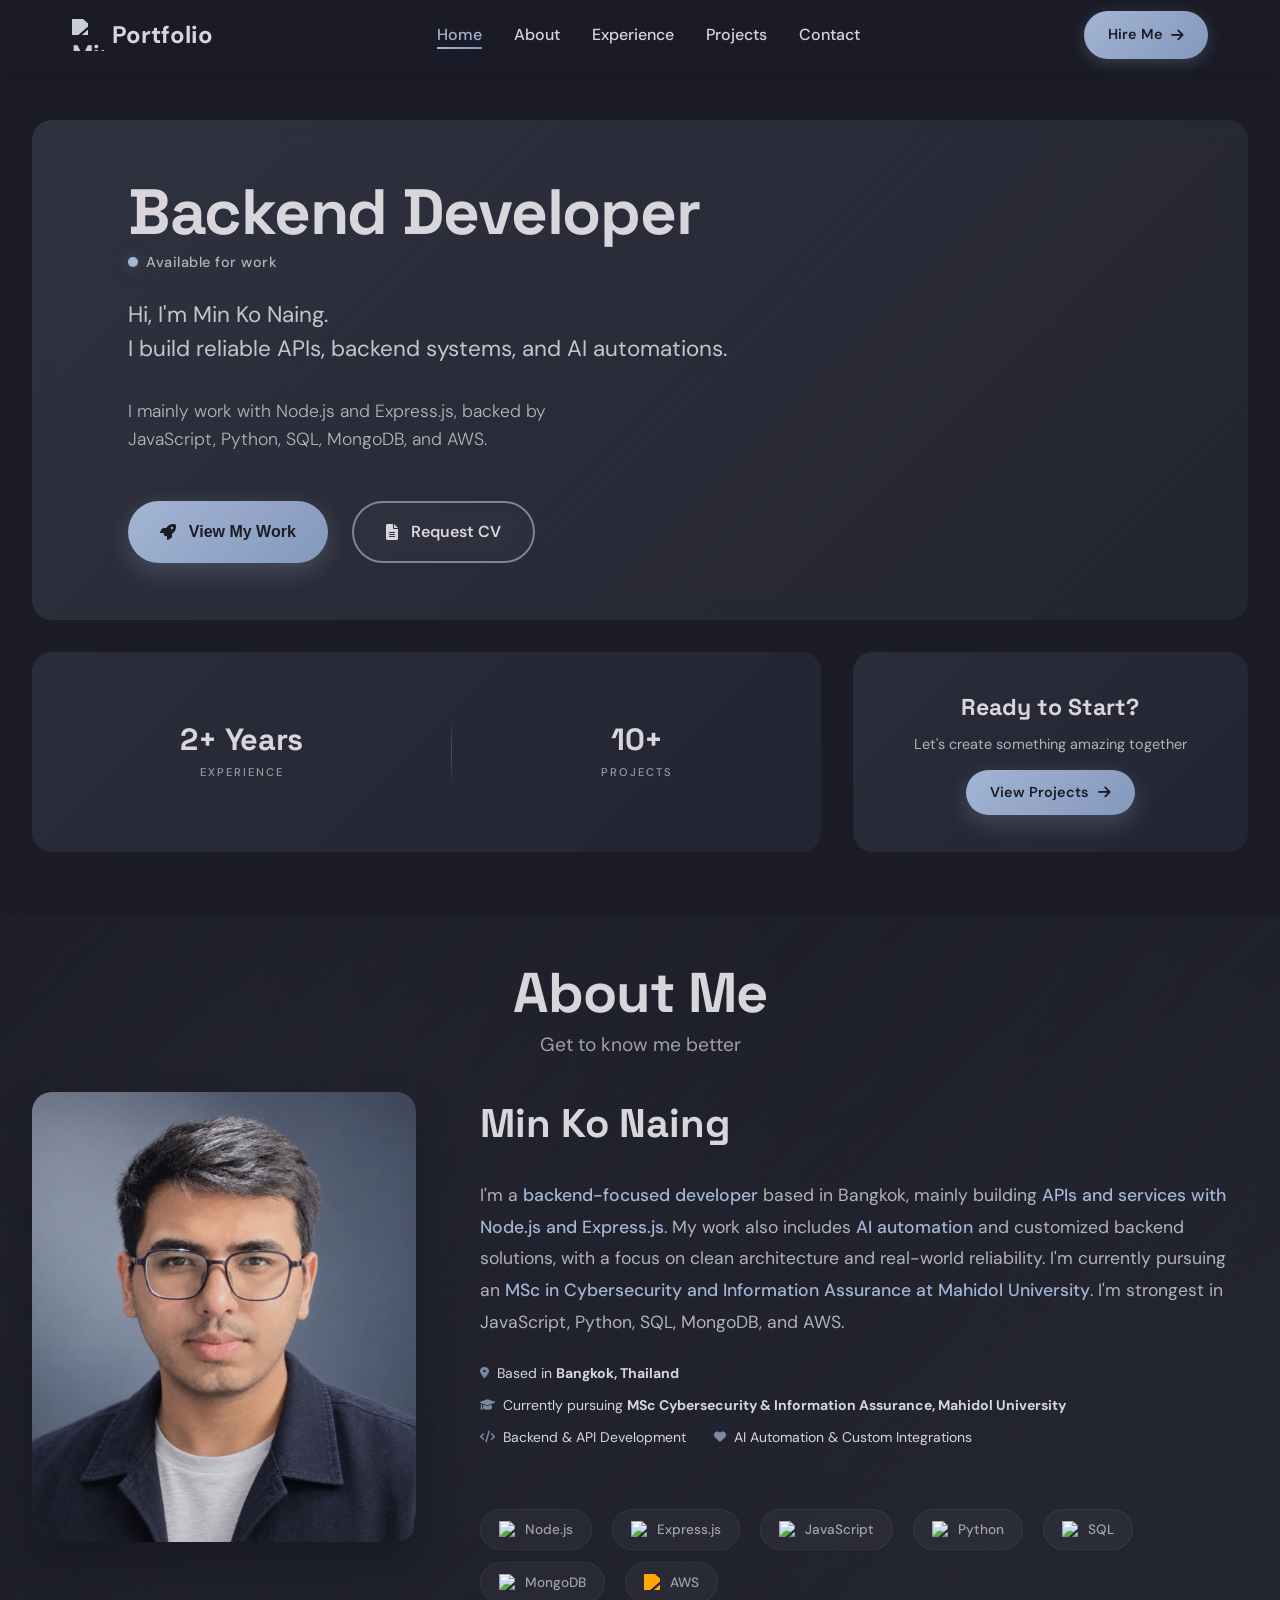
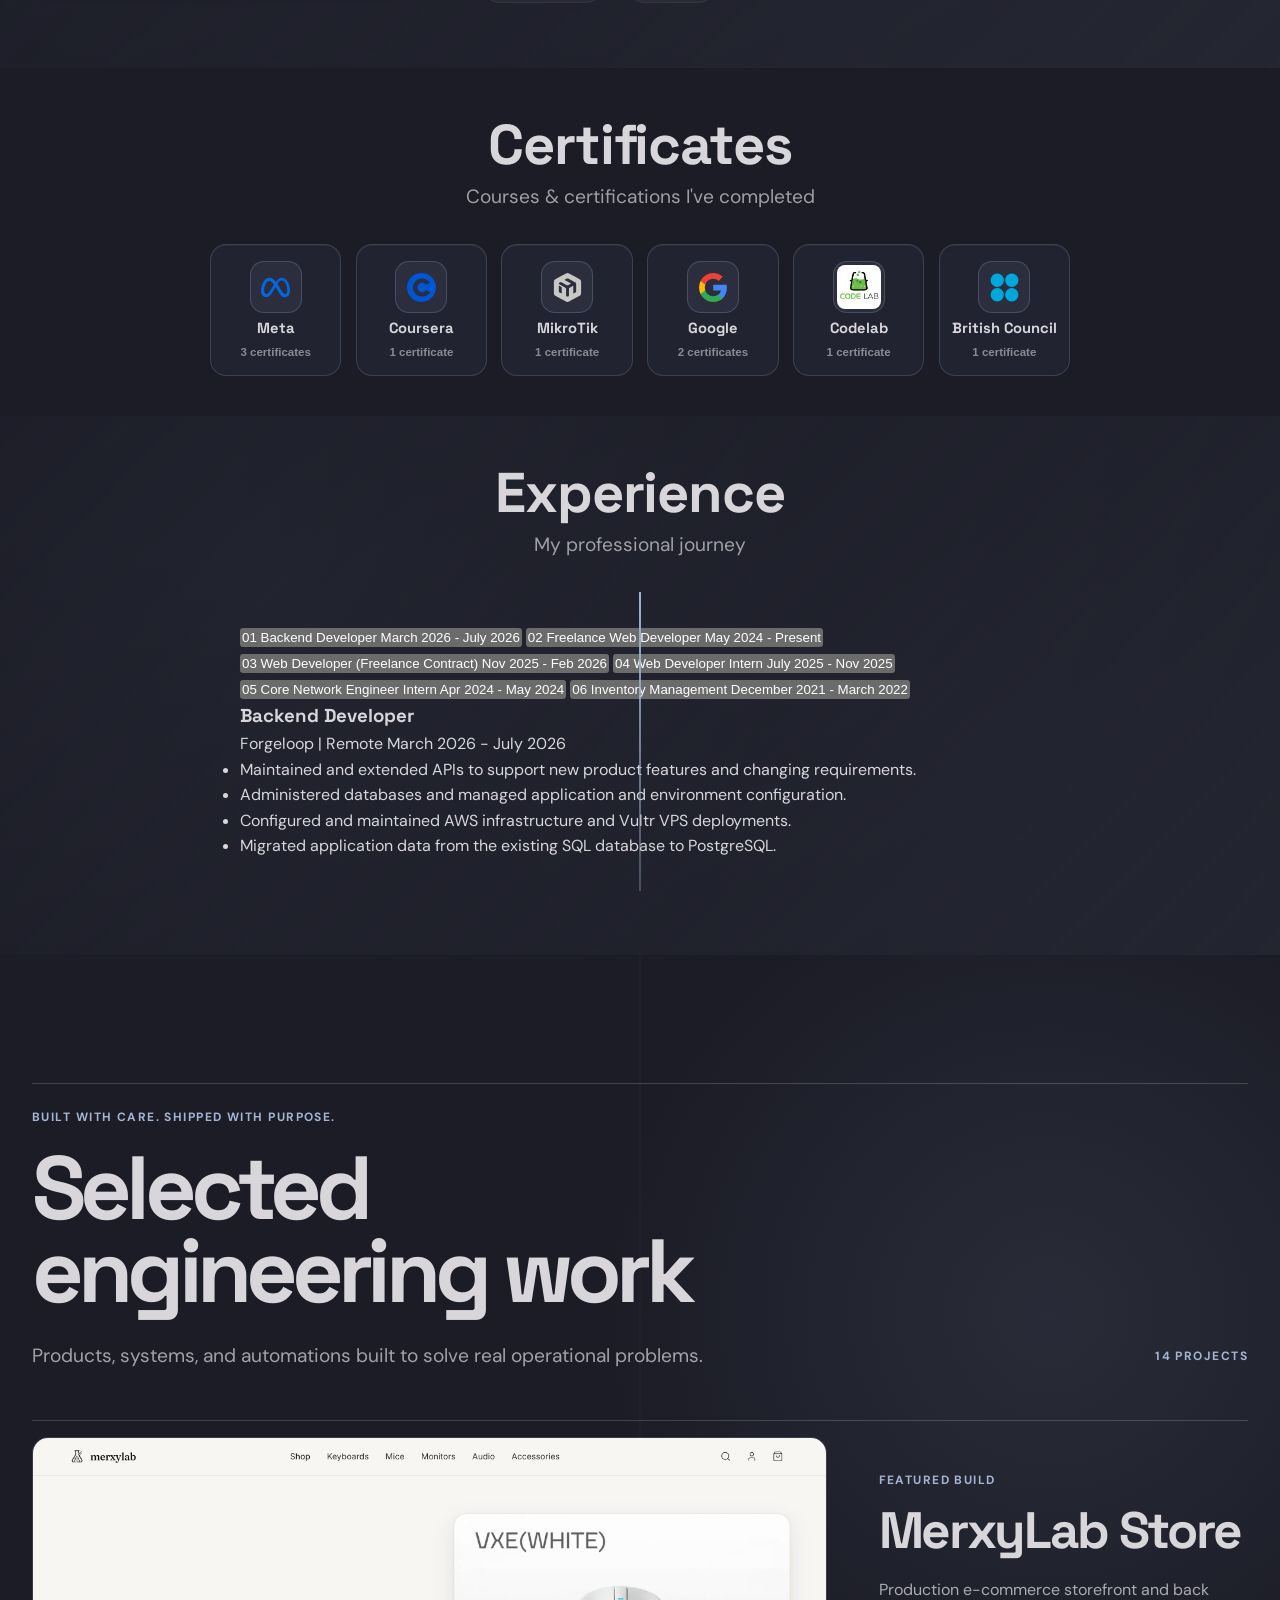
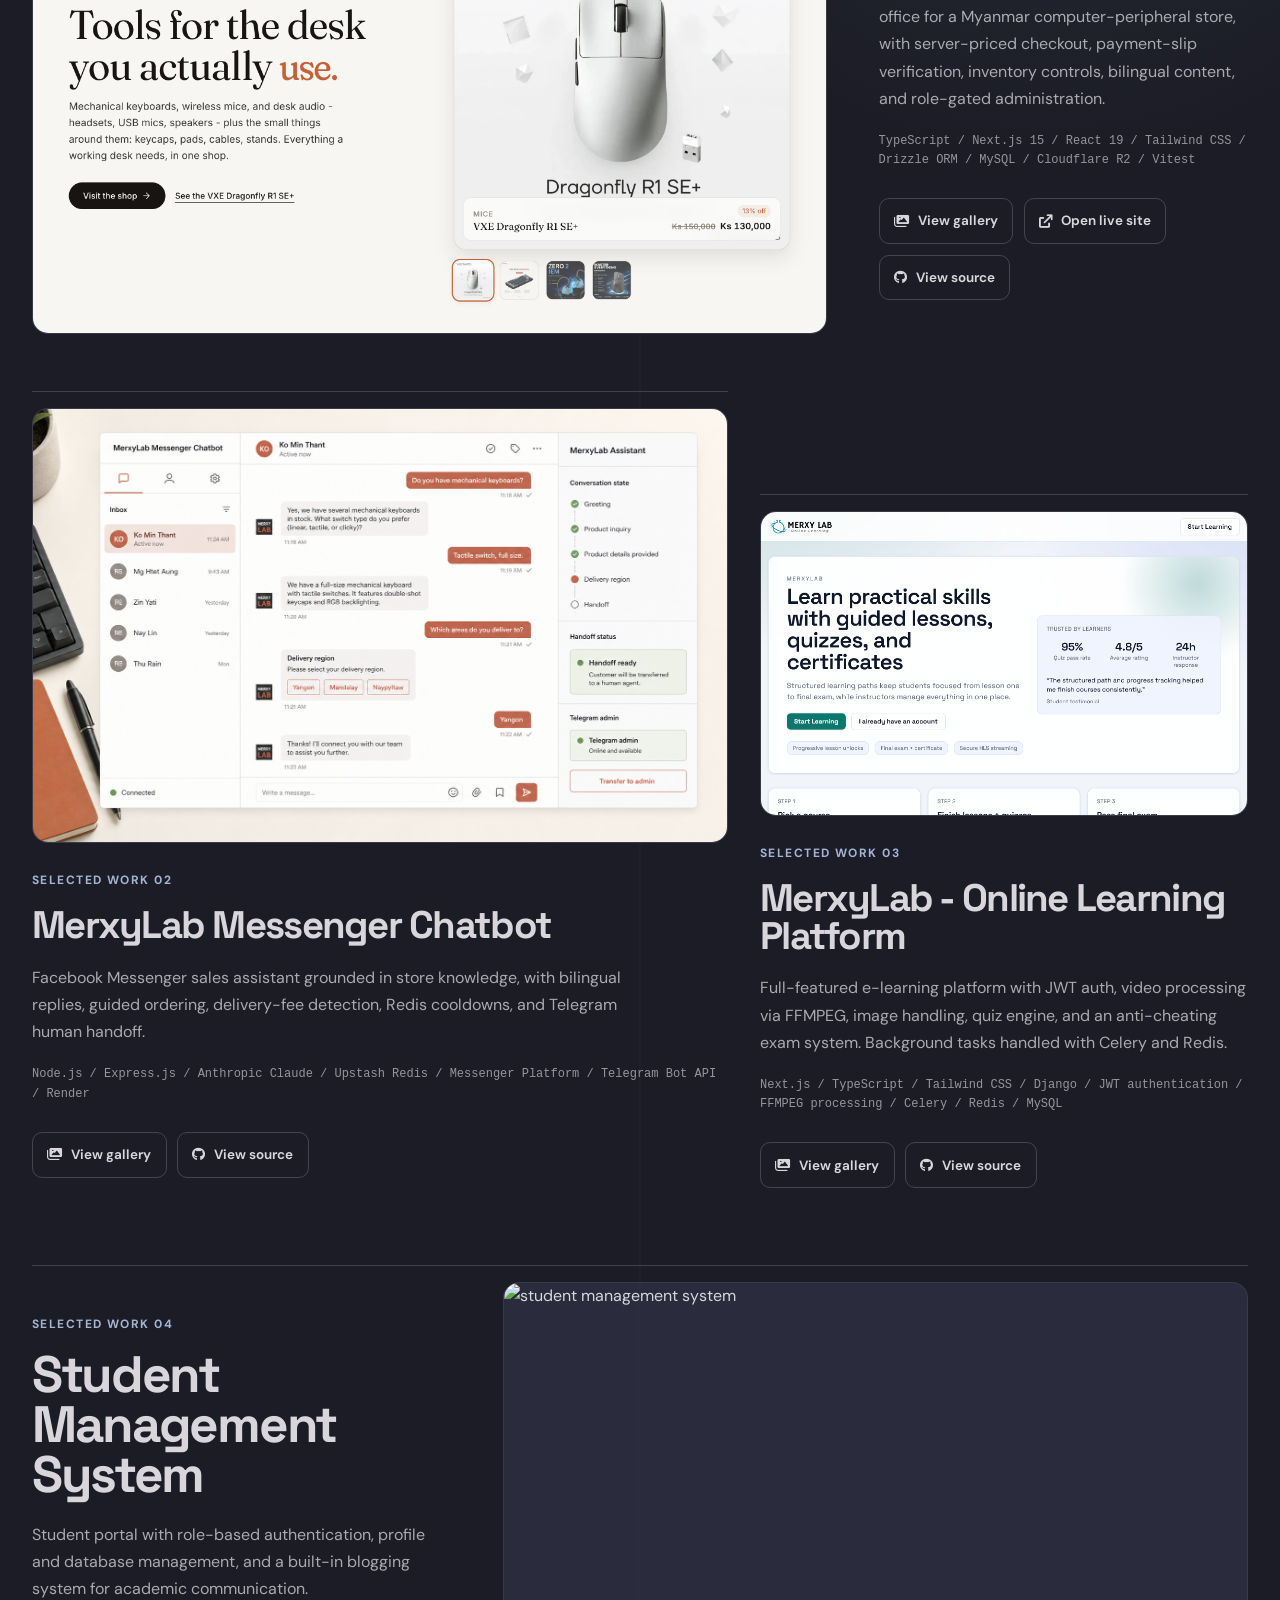
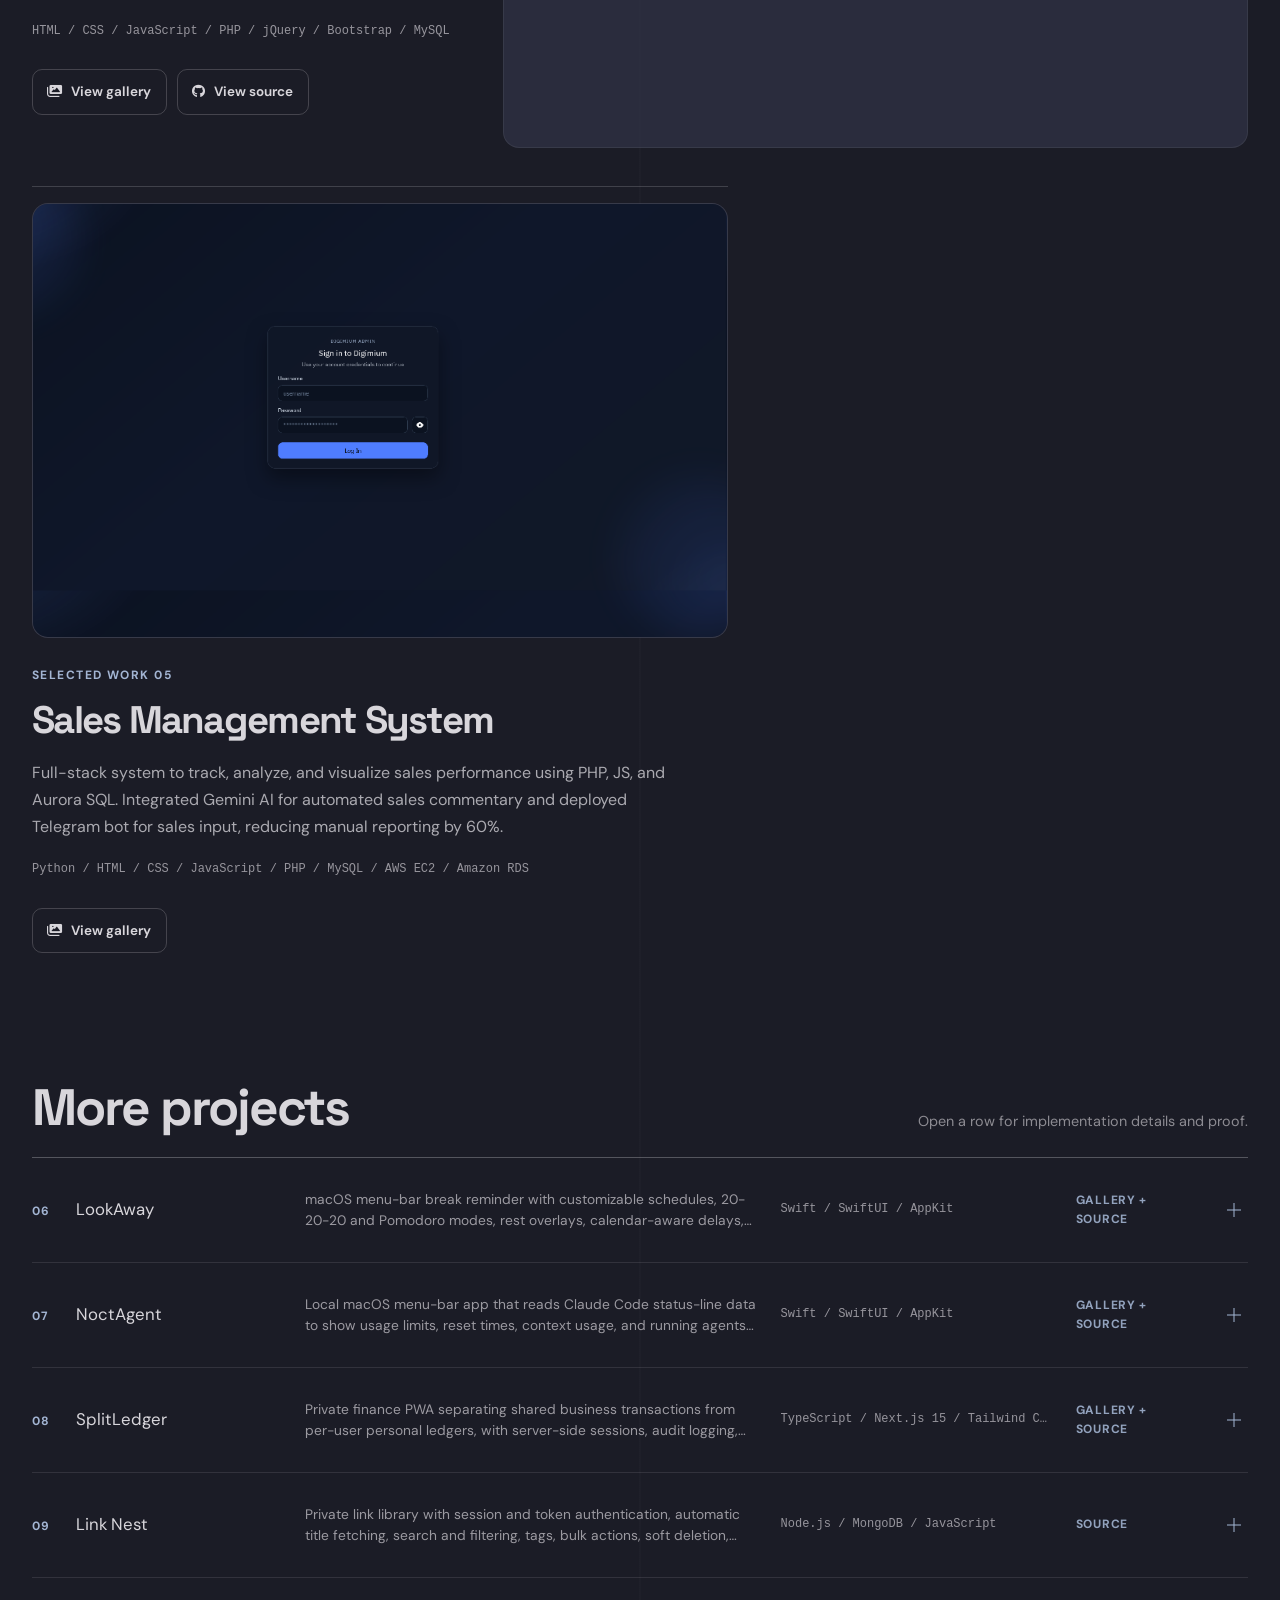
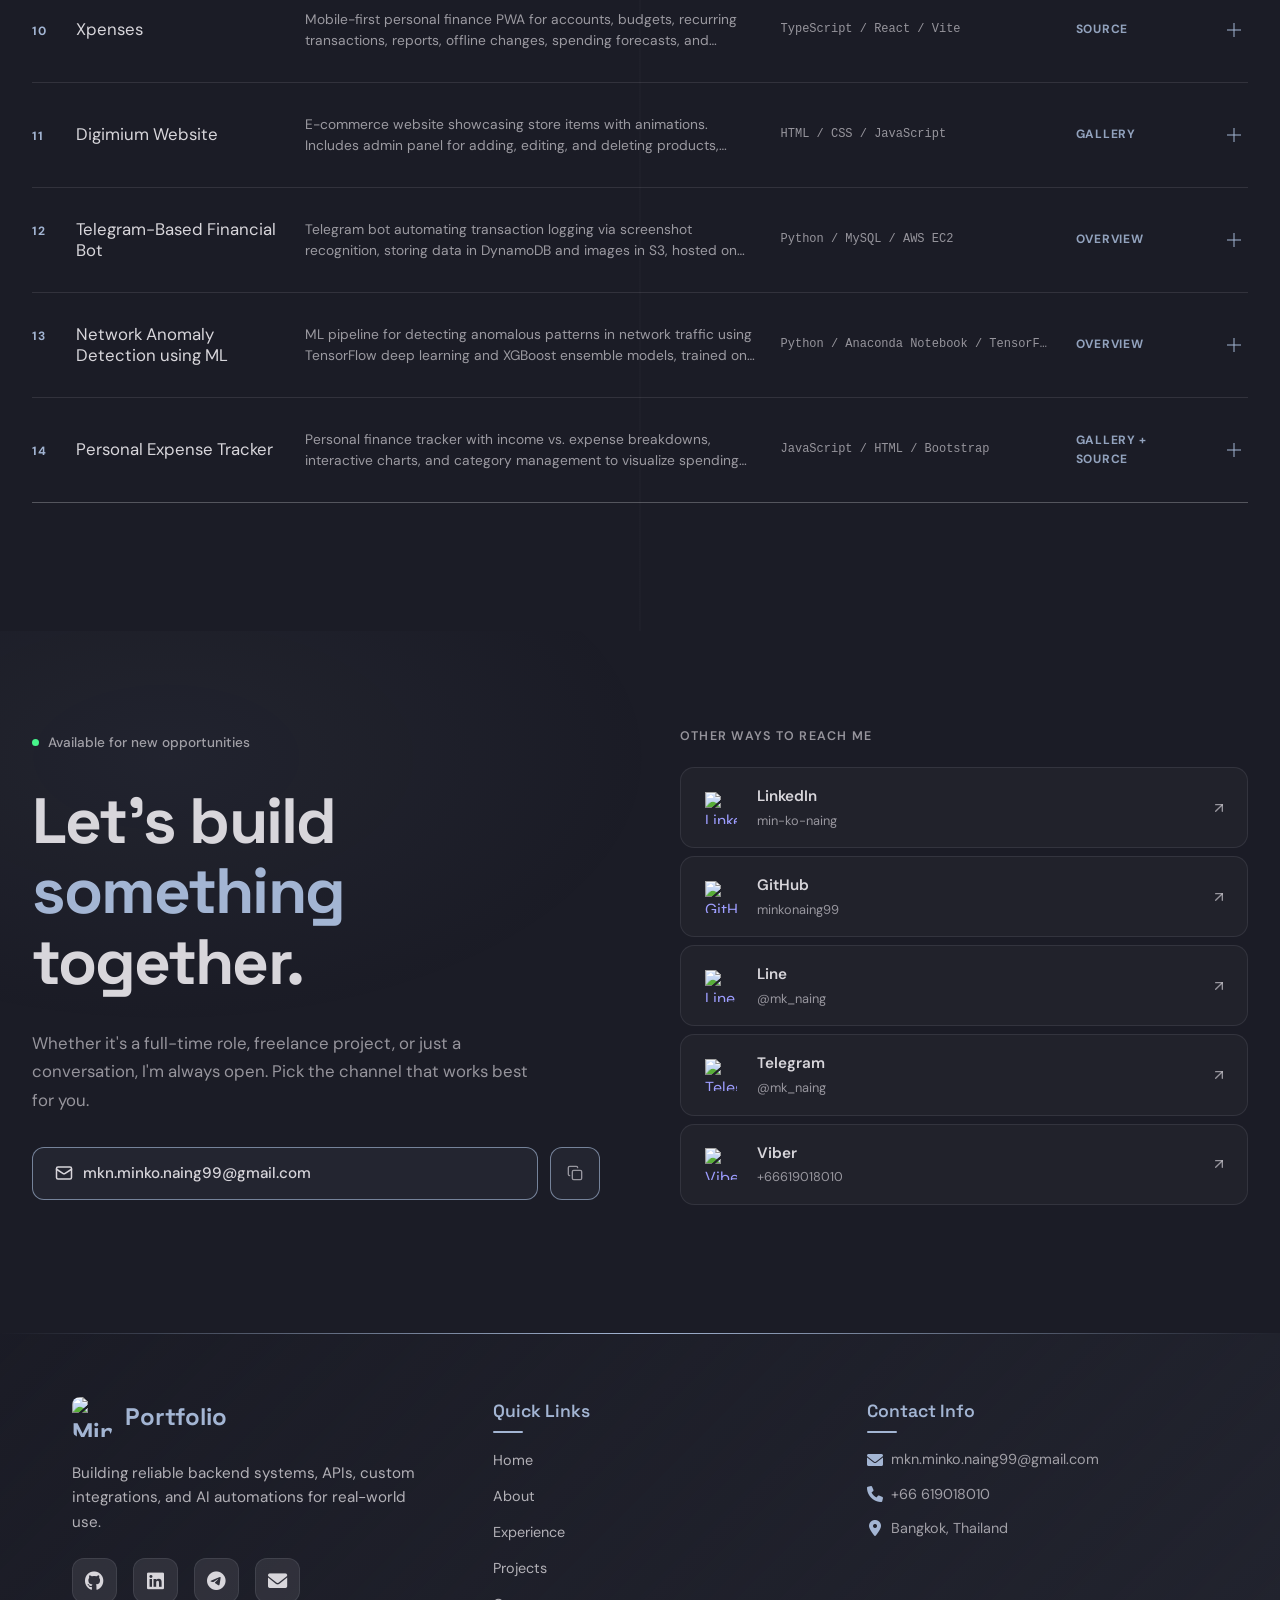
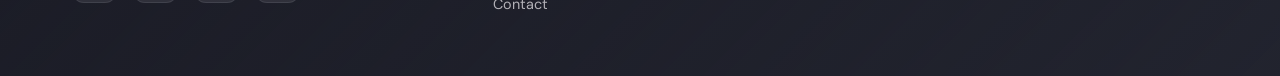
==== commit 7e64b915: "feat: refine portfolio project and certificate sections" ====
--- a/index.html
+++ b/index.html
@@ -42,7 +42,7 @@
 
     <!-- Additional SEO Meta Tags -->
     <meta name="theme-color" content="#1b1c26">
-    <meta name="msapplication-TileColor" content="#91a4c4">
+    <meta name="msapplication-TileColor" content="#a3b5d3">
     <meta name="mobile-web-app-capable" content="yes">
     <meta name="apple-mobile-web-app-status-bar-style" content="default">
     <meta name="apple-mobile-web-app-title" content="Min Ko Naing Portfolio">
@@ -322,11 +322,11 @@
                     <div class="about-details">
                         <div class="detail-item">
                             <i class="fas fa-map-marker-alt"></i>
-                            <span>Based in Bangkok, Thailand</span>
+                                <span>Based in <strong>Bangkok, Thailand</strong></span>
                         </div>
                         <div class="detail-item">
                             <i class="fas fa-graduation-cap"></i>
-                            <span>Currently pursuing MSc Cybersecurity &amp; Information Assurance, Mahidol University</span>
+                                <span>Currently pursuing <strong>MSc Cybersecurity &amp; Information Assurance, Mahidol University</strong></span>
                         </div>
                         <div class="detail-item">
                             <i class="fas fa-code"></i>
@@ -389,11 +389,13 @@
                 <p class="section-subtitle">Courses & certifications I've completed</p>
             </div>
             <div class="certificate-section">
-                <div class="certificates-scroll-container">
-                    <div class="certificates-track" id="certificates-track">
-                        <!-- Certificates will be loaded here via JavaScript -->
-                    </div>
-                </div>
+                <div class="certificate-provider-grid" id="certificate-provider-grid" role="group"
+                    aria-label="Certificate providers">
+                    <!-- Certificate providers will be loaded here via JavaScript -->
+                </div>
+                <dialog class="certificate-dialog" id="certificate-dialog"
+                    aria-labelledby="certificate-dialog-title" aria-describedby="certificate-dialog-count">
+                </dialog>
             </div>
         </div>
     </section>
@@ -637,7 +639,7 @@
                             </div>
                             <div class="channel-info">
                                 <span class="channel-name">LinkedIn</span>
-                                <span class="channel-sub">Professional network</span>
+                                <span class="channel-sub">min-ko-naing</span>
                             </div>
                             <svg class="channel-arrow" xmlns="http://www.w3.org/2000/svg" width="16" height="16"
                                 viewBox="0 0 24 24" fill="none" stroke="currentColor" stroke-width="2"
@@ -654,7 +656,7 @@
                             </div>
                             <div class="channel-info">
                                 <span class="channel-name">GitHub</span>
-                                <span class="channel-sub">View my code</span>
+                                <span class="channel-sub">minkonaing99</span>
                             </div>
                             <svg class="channel-arrow" xmlns="http://www.w3.org/2000/svg" width="16" height="16"
                                 viewBox="0 0 24 24" fill="none" stroke="currentColor" stroke-width="2"
@@ -671,7 +673,7 @@
                             </div>
                             <div class="channel-info">
                                 <span class="channel-name">Line</span>
-                                <span class="channel-sub">Instant messaging</span>
+                                <span class="channel-sub">@mk_naing</span>
                             </div>
                             <svg class="channel-arrow" xmlns="http://www.w3.org/2000/svg" width="16" height="16"
                                 viewBox="0 0 24 24" fill="none" stroke="currentColor" stroke-width="2"
@@ -688,7 +690,7 @@
                             </div>
                             <div class="channel-info">
                                 <span class="channel-name">Telegram</span>
-                                <span class="channel-sub">Encrypted chat</span>
+                                <span class="channel-sub">@mk_naing</span>
                             </div>
                             <svg class="channel-arrow" xmlns="http://www.w3.org/2000/svg" width="16" height="16"
                                 viewBox="0 0 24 24" fill="none" stroke="currentColor" stroke-width="2"
@@ -698,14 +700,14 @@
                             </svg>
                         </a>
 
-                        <a href="viber://chat?number=%2B619018010" class="contact-channel" target="_blank"
+                        <a href="viber://chat?number=%2B66619018010" class="contact-channel" target="_blank"
                             rel="noopener noreferrer">
                             <div class="channel-icon">
                                 <img src="assets/svg/viber.svg" alt="Viber" loading="lazy">
                             </div>
                             <div class="channel-info">
                                 <span class="channel-name">Viber</span>
-                                <span class="channel-sub">Voice &amp; video calls</span>
+                                <span class="channel-sub">+66619018010</span>
                             </div>
                             <svg class="channel-arrow" xmlns="http://www.w3.org/2000/svg" width="16" height="16"
                                 viewBox="0 0 24 24" fill="none" stroke="currentColor" stroke-width="2"
--- a/css/base.css
+++ b/css/base.css
@@ -11,15 +11,15 @@
 :root {
     color-scheme: dark;
     --primary-color: #1b1c26;
-    --secondary-color: #91a4c4;
-    --secondary-dark: #7386a8;
+    --secondary-color: #a3b5d3;
+    --secondary-dark: #8498bd;
     --text-color: #d8d6db;
     --surface-color: #33374a;
     --surface-deep-color: #262836;
     --muted-color: #596479;
     --background-rgb: 27, 28, 38;
-    --accent-rgb: 145, 164, 196;
-    --accent-deep-rgb: 115, 134, 168;
+    --accent-rgb: 163, 181, 211;
+    --accent-deep-rgb: 132, 152, 189;
     --text-rgb: 216, 214, 219;
     --surface-rgb: 51, 55, 74;
     --surface-deep-rgb: 38, 40, 54;
--- a/css/about.css
+++ b/css/about.css
@@ -152,7 +152,7 @@
 
 .detail-item span {
     font-size: 0.875rem;
-    color: rgba(var(--text-rgb), 0.6);
+    color: var(--text-color);
     font-weight: 400;
 }
 
--- a/css/projects.css
+++ b/css/projects.css
@@ -95,7 +95,7 @@
     grid-template-columns: minmax(0, 1.55fr) minmax(18rem, 0.72fr);
     gap: clamp(2rem, 4vw, 5rem);
     align-items: center;
-    padding: 1rem 0 clamp(3rem, 6vw, 6rem);
+    padding: 1rem 0 clamp(0.75rem, 1.5vw, 1.5rem);
 }
 
 .project-case-wide {
--- a/css/contact.css
+++ b/css/contact.css
@@ -60,7 +60,7 @@
     width: 7px;
     height: 7px;
     border-radius: 50%;
-    background: var(--secondary-color);
+    background: #47f58b;
     flex-shrink: 0;
 }
 
@@ -72,10 +72,10 @@
 
 @keyframes availability-pulse {
     0%, 100% {
-        box-shadow: 0 0 4px rgba(var(--accent-rgb), 0.3);
+        box-shadow: 0 0 5px rgba(71, 245, 139, 0.45);
     }
     50% {
-        box-shadow: 0 0 12px rgba(var(--accent-rgb), 0.8);
+        box-shadow: 0 0 14px rgba(71, 245, 139, 0.9);
     }
 }
 
--- a/css/certificates.css
+++ b/css/certificates.css
@@ -1,133 +1,349 @@
 /* Certificate Section Styles */
+.certificate {
+    padding-top: 2rem;
+}
+
 .certificate-section {
-    padding: 0rem 0rem 2rem;
     position: relative;
-    overflow: visible;
-}
-
-.certificates-scroll-container {
-    position: relative;
-    width: 100%;
+    padding: 0 1.5rem 2.5rem;
+}
+
+.certificate-provider-grid {
+    width: min(860px, 100%);
+    margin: 0 auto;
+    display: grid;
+    grid-template-columns: repeat(auto-fit, minmax(110px, 1fr));
+    gap: 0.9rem;
+}
+
+.certificate-provider-button {
+    min-width: 0;
+    min-height: 132px;
+    padding: 1rem 0.7rem;
+    display: grid;
+    grid-template-rows: 52px auto auto;
+    place-items: center;
+    gap: 0.4rem;
+    color: var(--text-color);
+    border: 1px solid rgba(var(--accent-rgb), 0.2);
+    border-radius: 16px;
+    background: rgba(var(--surface-deep-rgb), 0.68);
+    box-shadow: inset 0 1px 0 rgba(var(--text-rgb), 0.06);
+    cursor: pointer;
+    appearance: none;
+    transition: border-color 180ms ease, background-color 180ms ease, box-shadow 180ms ease;
+}
+
+.certificate-provider-button:hover {
+    border-color: rgba(var(--accent-rgb), 0.5);
+    background: rgba(var(--accent-rgb), 0.1);
+    box-shadow: inset 0 1px 0 rgba(var(--text-rgb), 0.1), 0 12px 30px rgba(var(--shadow-rgb), 0.14);
+}
+
+.certificate-provider-button:focus-visible {
+    outline: 2px solid var(--secondary-color);
+    outline-offset: 4px;
+}
+
+.certificate-provider-button .certificate-provider-icon {
+    width: 52px;
+    height: 52px;
+    display: grid;
+    place-items: center;
+    color: var(--secondary-color);
+    border: 1px solid rgba(var(--accent-rgb), 0.24);
+    border-radius: 14px;
+    background: rgba(var(--accent-rgb), 0.08);
+}
+
+.certificate-provider-icon img {
+    width: 29px;
+    height: 29px;
+    object-fit: contain;
+}
+
+.certificate-provider-codelab img {
+    width: 44px;
+    height: 44px;
+    border-radius: 8px;
+}
+
+.certificate-provider-icon i {
+    font-size: 1.45rem;
+}
+
+.certificate-provider-name {
+    max-width: 100%;
+    font-family: var(--font-heading);
+    font-size: 0.92rem;
+    font-weight: 700;
+    line-height: 1.2;
+    overflow-wrap: anywhere;
+}
+
+.certificate-provider-count {
+    color: rgba(var(--text-rgb), 0.58);
+    font-size: 0.72rem;
+    font-weight: 600;
+}
+
+.certificate-dialog {
+    --certificate-dialog-entry-y: -6px;
+    position: fixed;
+    inset: auto;
+    top: 16px;
+    left: 16px;
+    width: min(760px, calc(100% - 2rem));
+    max-height: min(80dvh, 720px);
+    margin: 0;
+    padding: 0;
+    color: var(--text-color);
+    border: 1px solid rgba(var(--accent-rgb), 0.34);
+    border-radius: 20px;
+    background: linear-gradient(145deg, rgba(var(--surface-deep-rgb), 0.82), rgba(var(--background-rgb), 0.7));
+    box-shadow: 0 24px 70px rgba(var(--shadow-rgb), 0.4), inset 0 1px 0 rgba(var(--text-rgb), 0.09);
     overflow: hidden;
-    z-index: 1;
-    padding: 1rem 0;
-    /* Fade out cards near edges for a smooth entrance/exit */
-    -webkit-mask-image: linear-gradient(to right, transparent 0%, black 8%, black 92%, transparent 100%);
-    mask-image: linear-gradient(to right, transparent 0%, black 8%, black 92%, transparent 100%);
-}
-
-.certificates-track {
-    display: flex;
-    gap: 2rem;
-    width: max-content;
-    will-change: transform;
-    transform: translateZ(0); /* promote to GPU layer */
-}
-
-.certificate-item {
-    background: linear-gradient(135deg, rgba(var(--accent-deep-rgb), 0.2), rgba(var(--background-rgb), 0.1));
-    border-radius: 20px;
+    -webkit-backdrop-filter: blur(22px) saturate(135%);
+    backdrop-filter: blur(22px) saturate(135%);
+}
+
+.certificate-dialog[data-placement="above"] {
+    --certificate-dialog-entry-y: 6px;
+}
+
+.certificate-dialog::backdrop {
+    background: rgba(var(--background-rgb), 0.42);
+    -webkit-backdrop-filter: blur(3px);
+    backdrop-filter: blur(3px);
+}
+
+.certificate-dialog[open]::backdrop {
+    animation: certificate-backdrop-enter 200ms ease-out both;
+}
+
+html:has(.certificate-dialog[open]),
+body:has(.certificate-dialog[open]) {
+    overflow: hidden;
+}
+
+.certificate-dialog-panel {
+    max-height: min(80dvh, 720px);
     padding: 1.5rem;
-    backdrop-filter: blur(10px);
-    transition: all 0.3s ease;
-    position: relative;
-    overflow: hidden;
-    min-width: 450px;
-    max-width: 450px;
-    flex-shrink: 0;
-    display: flex;
-    align-items: center;
-}
-
-.certificate-item:hover::before {
-    transform: scaleX(1);
-}
-
-.certificate-item:hover {
-    transform: scale(1.05);
-    box-shadow: 0 20px 40px rgba(var(--shadow-rgb), 0.3);
-    background: rgba(var(--accent-rgb), 0.1);
-    z-index: 10;
-    position: relative;
-}
-
-.certificate-header {
-    display: flex;
+    overflow-y: auto;
+}
+
+.certificate-dialog[open] .certificate-dialog-panel {
+    animation: certificate-dialog-enter 260ms cubic-bezier(0.22, 1, 0.36, 1) both;
+}
+
+.certificate-dialog-header {
+    padding: 0 0 1.2rem;
+    display: grid;
+    grid-template-columns: 64px minmax(0, 1fr) auto;
     align-items: center;
     gap: 1rem;
 }
 
-.certificate-info {
-    flex: 1;
+.certificate-dialog-header > .certificate-provider-icon {
+    width: 64px;
+    height: 64px;
+    display: grid;
+    place-items: center;
+    color: var(--secondary-color);
+    border: 1px solid rgba(var(--accent-rgb), 0.28);
+    border-radius: 16px;
+    background: rgba(var(--accent-rgb), 0.1);
+}
+
+.certificate-dialog-header .certificate-provider-icon img {
+    width: 35px;
+    height: 35px;
+}
+
+.certificate-dialog-header .certificate-provider-codelab img {
+    width: 44px;
+    height: 44px;
+}
+
+.certificate-dialog-copy {
     min-width: 0;
 }
 
-.certificate-title {
-    font-size: 1.5rem;
+.certificate-dialog-kicker {
+    margin: 0 0 0.3rem;
+    color: var(--secondary-color);
+    font-size: 0.68rem;
+    font-weight: 800;
+    letter-spacing: 0.14em;
+    text-transform: uppercase;
+}
+
+.certificate-dialog-title {
+    margin: 0;
+    color: var(--text-color);
+    font-size: clamp(1.35rem, 3vw, 1.9rem);
+    font-weight: 750;
+    line-height: 1.15;
+}
+
+.certificate-dialog-count {
+    margin: 0.35rem 0 0;
+    color: rgba(var(--text-rgb), 0.64);
+    font-size: 0.86rem;
+    font-weight: 600;
+}
+
+.certificate-dialog-close {
+    min-width: 68px;
+    min-height: 44px;
+    padding: 0 0.9rem;
+    color: var(--text-color);
+    border: 1px solid rgba(var(--accent-rgb), 0.24);
+    border-radius: 999px;
+    background: transparent;
+    font: inherit;
+    font-size: 0.78rem;
     font-weight: 700;
-    color: var(--text-color);
-}
-
-.certificate-issuer {
+    cursor: pointer;
+}
+
+.certificate-dialog-close:hover,
+.certificate-dialog-close:focus-visible {
+    border-color: rgba(var(--accent-rgb), 0.58);
+    background: rgba(var(--accent-rgb), 0.1);
+    outline: none;
+}
+
+.certificate-dialog-close:focus-visible {
+    box-shadow: 0 0 0 2px var(--surface-deep-color), 0 0 0 4px var(--secondary-color);
+}
+
+.certificate-detail-list {
+    margin: 0;
+    padding: 0;
+    list-style: none;
+    border-top: 1px solid rgba(var(--accent-rgb), 0.16);
+}
+
+.certificate-detail-item {
+    min-height: 72px;
+    padding: 0.8rem 0;
+    display: grid;
+    grid-template-columns: minmax(0, 1fr) auto;
+    align-items: center;
+    gap: 1rem;
+    border-bottom: 1px solid rgba(var(--accent-rgb), 0.14);
+}
+
+.certificate-item-copy {
+    min-width: 0;
+}
+
+.certificate-name {
+    margin: 0;
+    color: var(--text-color);
+    font-family: var(--font-heading);
     font-size: 1rem;
-    color: var(--secondary-color);
-    font-weight: 600;
-    margin-bottom: 0.25rem;
-}
-
-.certificate-year {
-    font-size: 0.9rem;
-    color: rgba(var(--text-rgb), 0.7);
-    font-weight: 500;
-}
-
-/* Smooth slowdown handled by JS */
-
-/* ── Responsive: Certificates ────────────────────── */
-@media (max-width: 1024px) {
+    font-weight: 650;
+    line-height: 1.3;
+    overflow-wrap: anywhere;
+}
+
+.certificate-item-meta {
+    margin: 0.25rem 0 0;
+    color: rgba(var(--text-rgb), 0.62);
+    font-size: 0.82rem;
+}
+
+.certificate-item-year::before {
+    content: " / ";
+    color: rgba(var(--accent-rgb), 0.7);
+}
+
+@keyframes certificate-dialog-enter {
+    from {
+        opacity: 0;
+        transform: translateY(var(--certificate-dialog-entry-y)) scale(0.985);
+    }
+
+    to {
+        opacity: 1;
+        transform: none;
+    }
+}
+
+@keyframes certificate-backdrop-enter {
+    from {
+        opacity: 0;
+    }
+
+    to {
+        opacity: 1;
+    }
+}
+
+@media (prefers-reduced-motion: reduce) {
+    .certificate-dialog[open] .certificate-dialog-panel,
+    .certificate-dialog[open]::backdrop {
+        animation: none;
+    }
+}
+
+@media (max-width: 768px) {
     .certificate-section {
-        padding: 1.8rem 1.5rem 3rem;
-    }
-}
-
-@media (max-width: 768px) {
-    .certificates-scroll-container {
-        padding: 1.5rem 0;
-    }
-
-    .certificate-item {
-        min-width: 300px;
-        max-width: 300px;
-        padding: 1.5rem;
-    }
-
-    .certificate-title {
-        font-size: 1.2rem;
-    }
-
+        padding: 0 1rem 2rem;
+    }
+
+    .certificate-provider-grid {
+        grid-template-columns: repeat(3, minmax(0, 1fr));
+    }
+}
+
+@media (max-width: 480px) {
     .certificate-section {
-        padding: 1.5rem 1rem 2rem;
-    }
-}
-
-@media (max-width: 480px) {
-    .certificate-item {
-        min-width: 280px;
-        max-width: 280px;
-        padding: 1.2rem;
-    }
-
-    .certificate-header {
-        flex-direction: column;
-        text-align: center;
-        gap: 1rem;
-    }
-
-    .certificate-title {
-        font-size: 1.1rem;
-    }
-
-    .certificate-section {
-        padding: 1.2rem 0.8rem 1.5rem;
-    }
-}
+        padding: 0 0.8rem 1.5rem;
+    }
+
+    .certificate-provider-grid {
+        grid-template-columns: repeat(2, minmax(0, 1fr));
+        gap: 0.7rem;
+    }
+
+    .certificate-provider-button {
+        min-height: 122px;
+    }
+
+    .certificate-dialog {
+        width: calc(100% - 2rem);
+        max-height: calc(100dvh - 2rem);
+        border-radius: 16px;
+    }
+
+    .certificate-dialog-panel {
+        max-height: calc(100dvh - 2rem);
+        padding: 1.1rem;
+    }
+
+    .certificate-dialog-header {
+        grid-template-columns: 54px minmax(0, 1fr) auto;
+        gap: 0.75rem;
+    }
+
+    .certificate-dialog-header > .certificate-provider-icon {
+        width: 54px;
+        height: 54px;
+        border-radius: 13px;
+    }
+
+    .certificate-dialog-close {
+        min-width: 58px;
+        padding: 0 0.65rem;
+    }
+
+    .certificate-detail-item {
+        padding: 0.9rem 0;
+        grid-template-columns: 1fr;
+        gap: 0.6rem;
+    }
+
+}
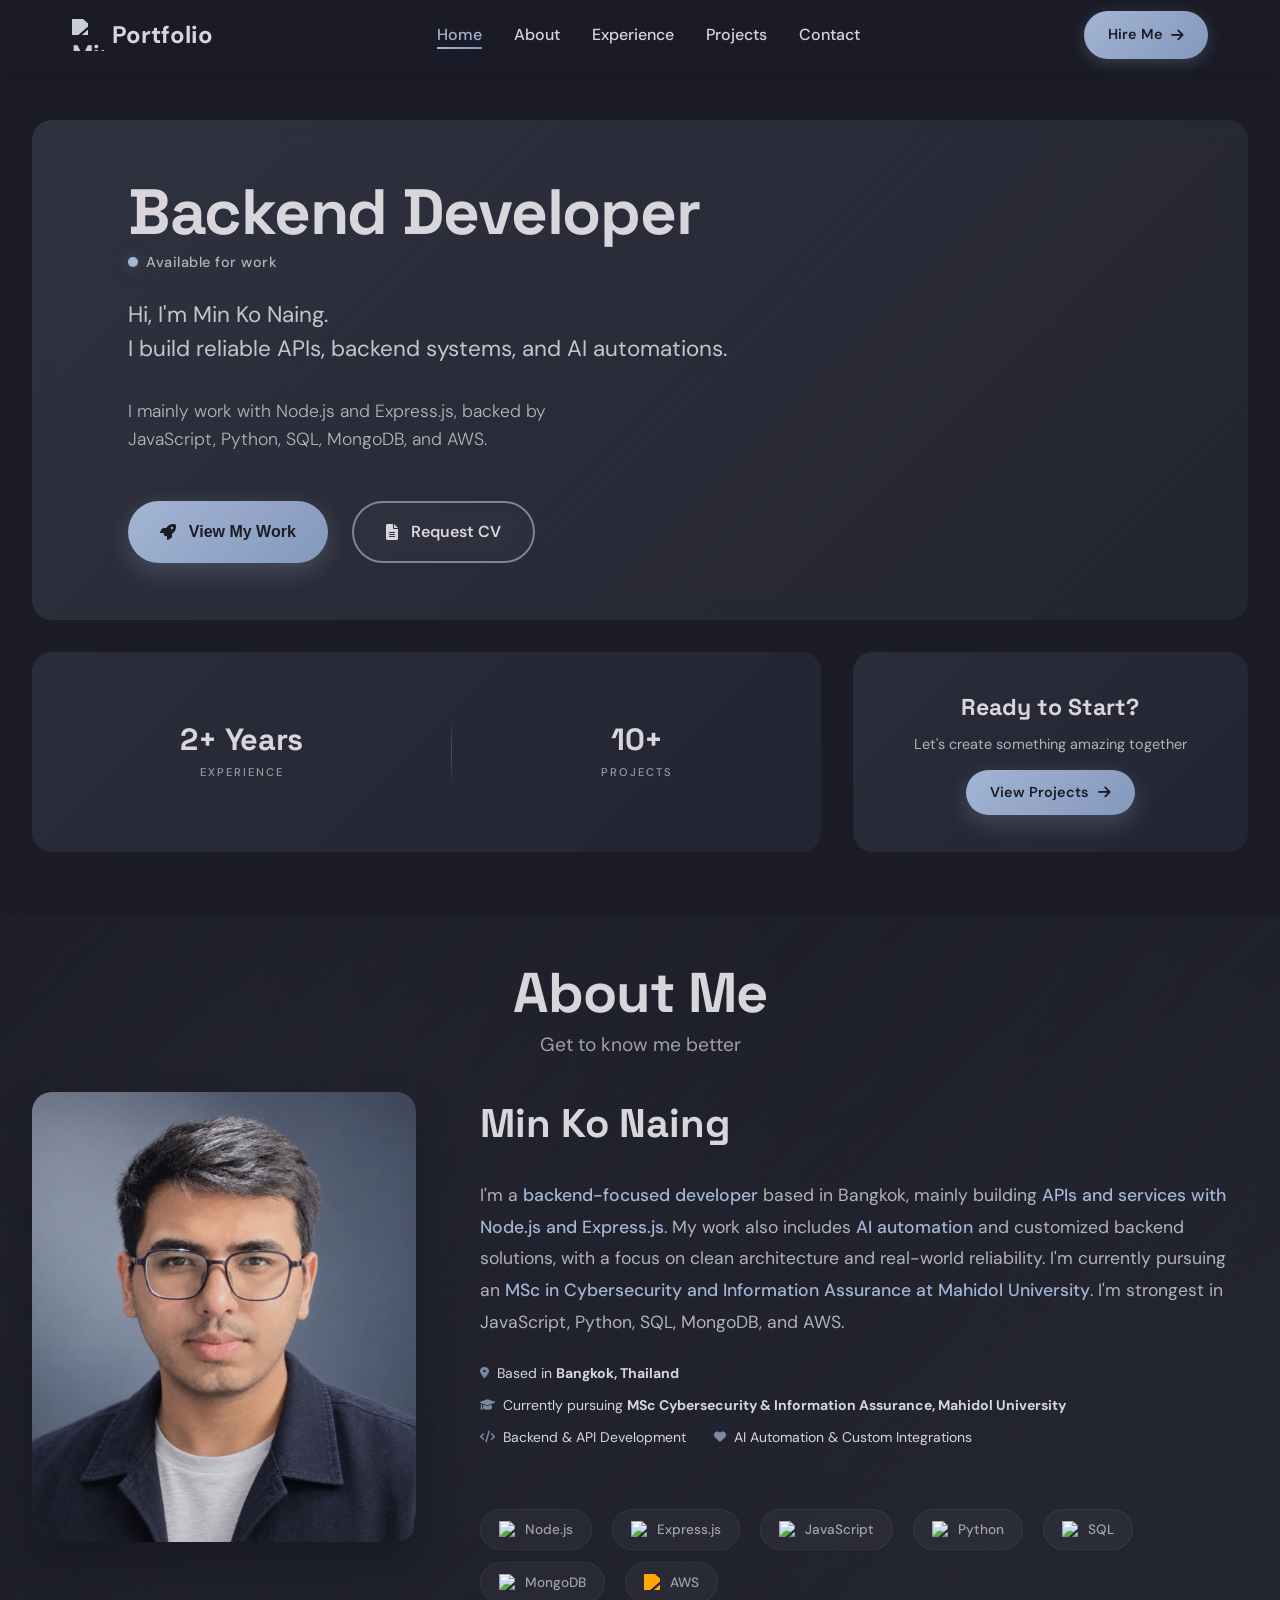
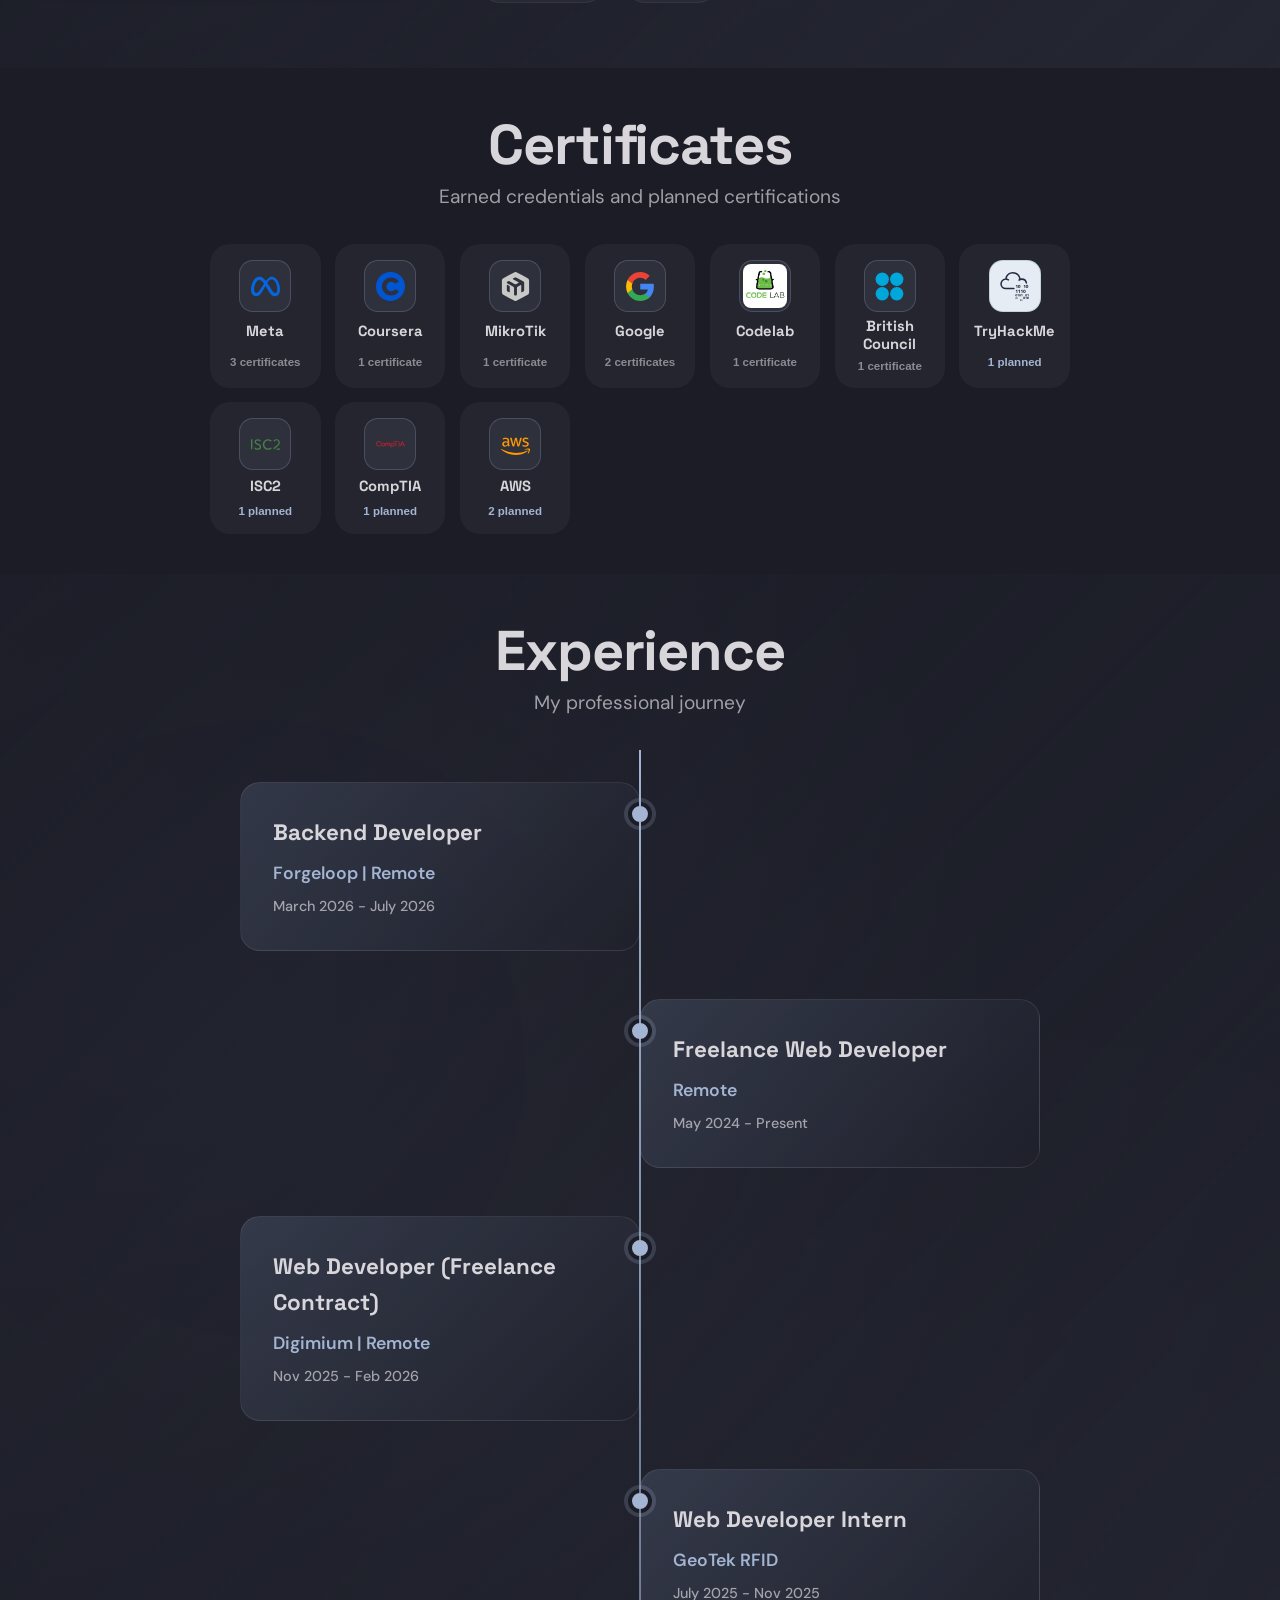
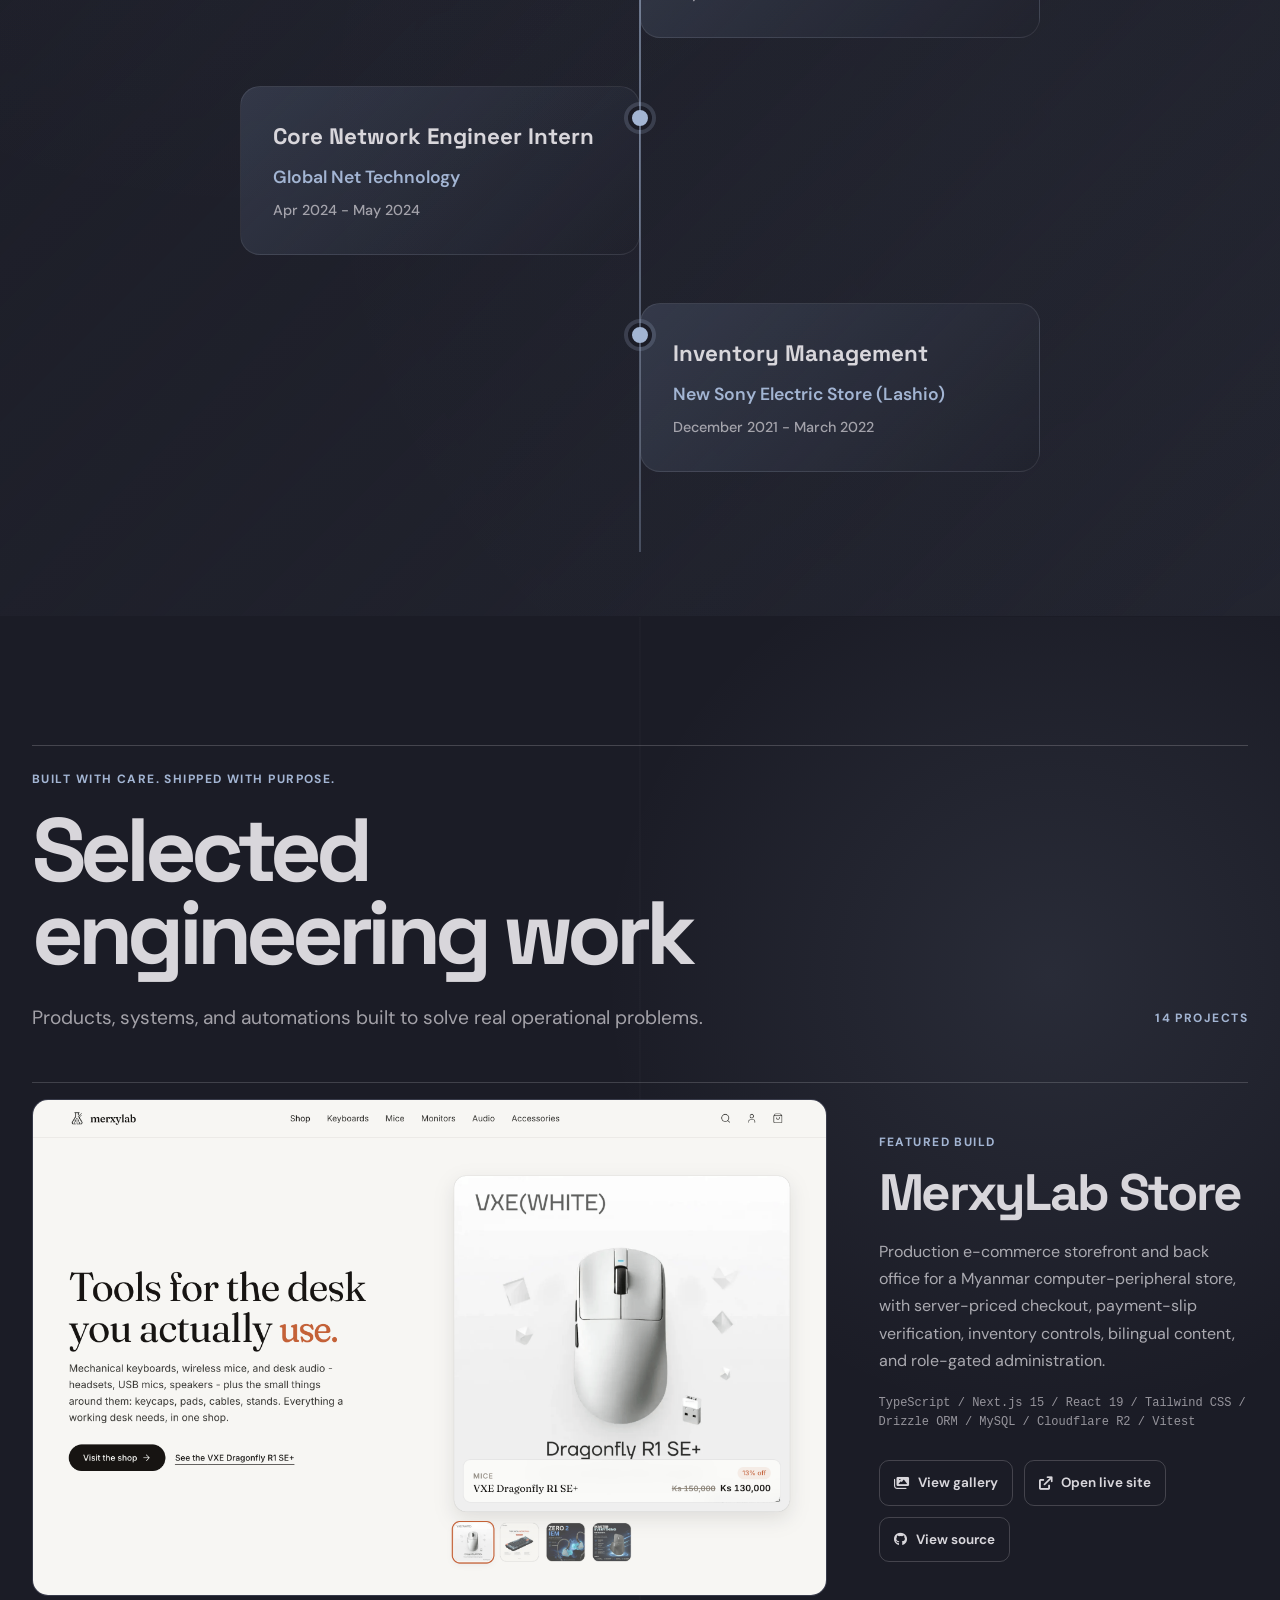
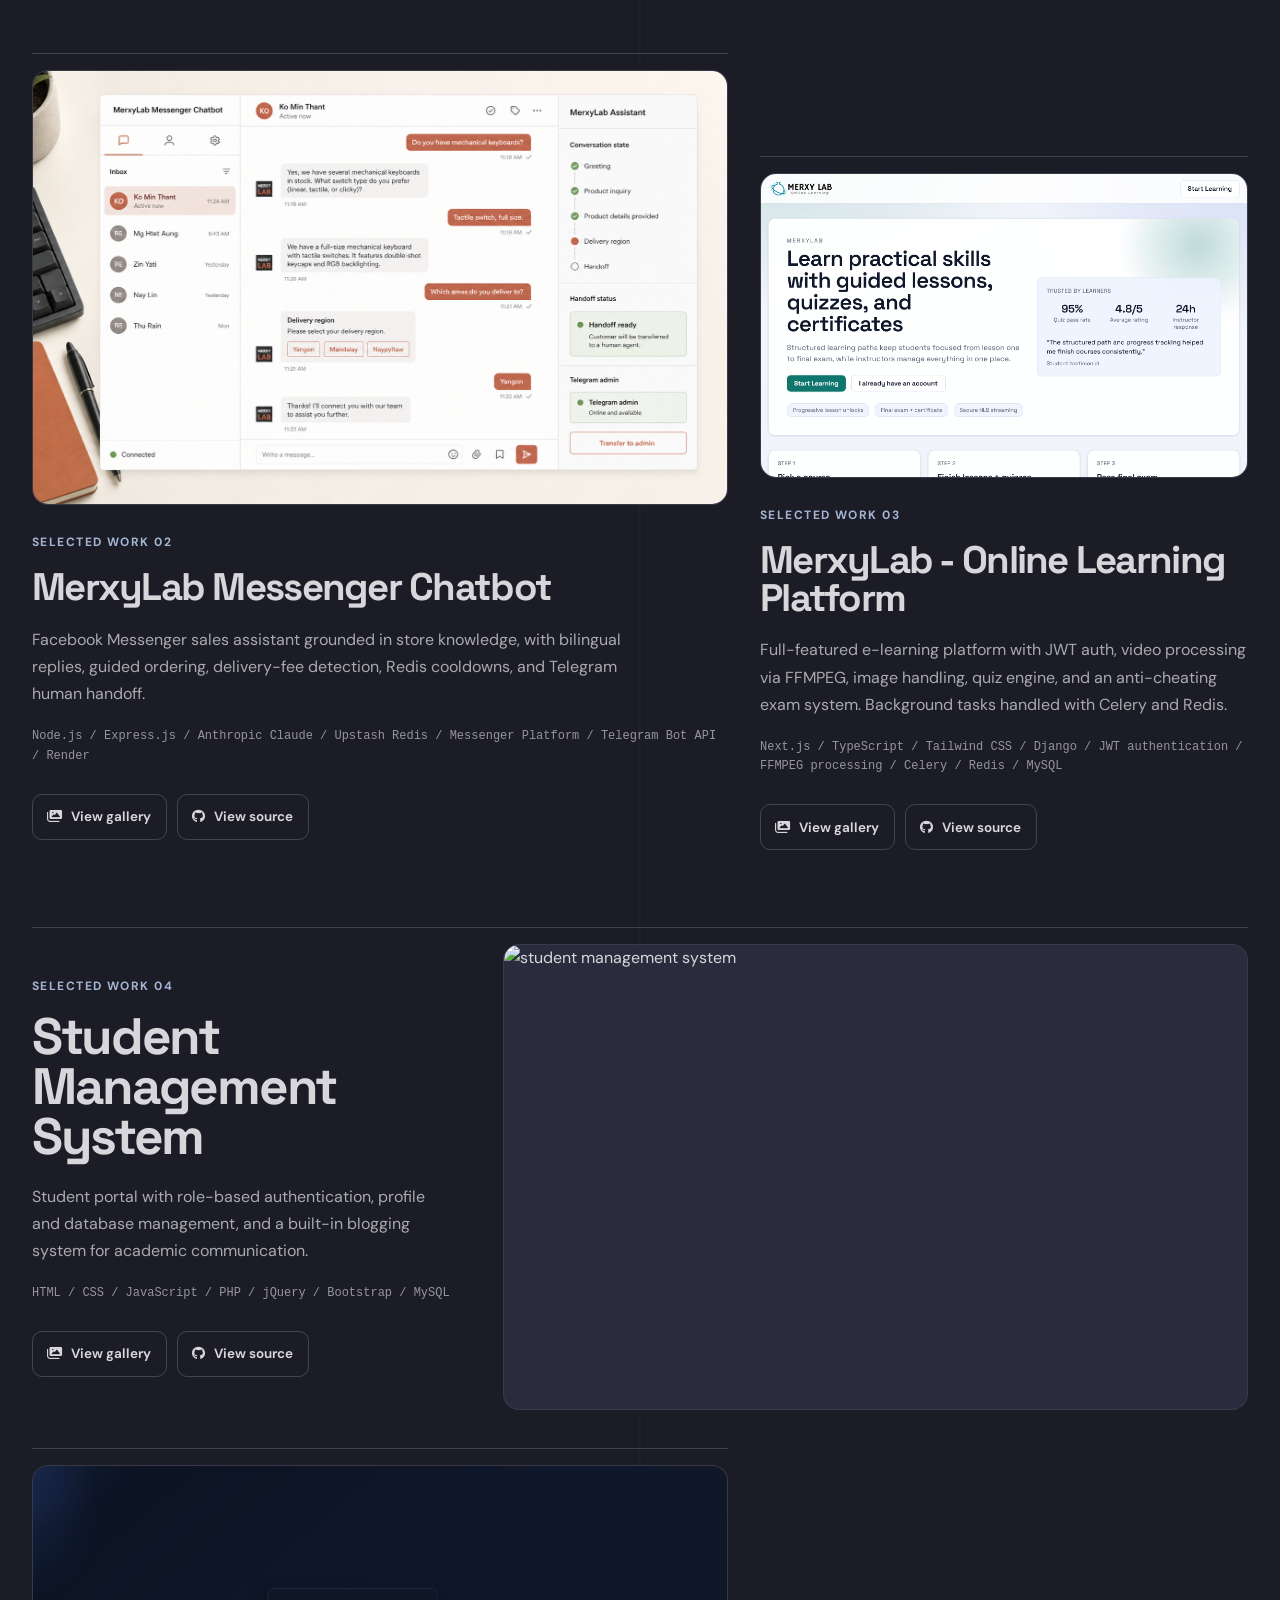
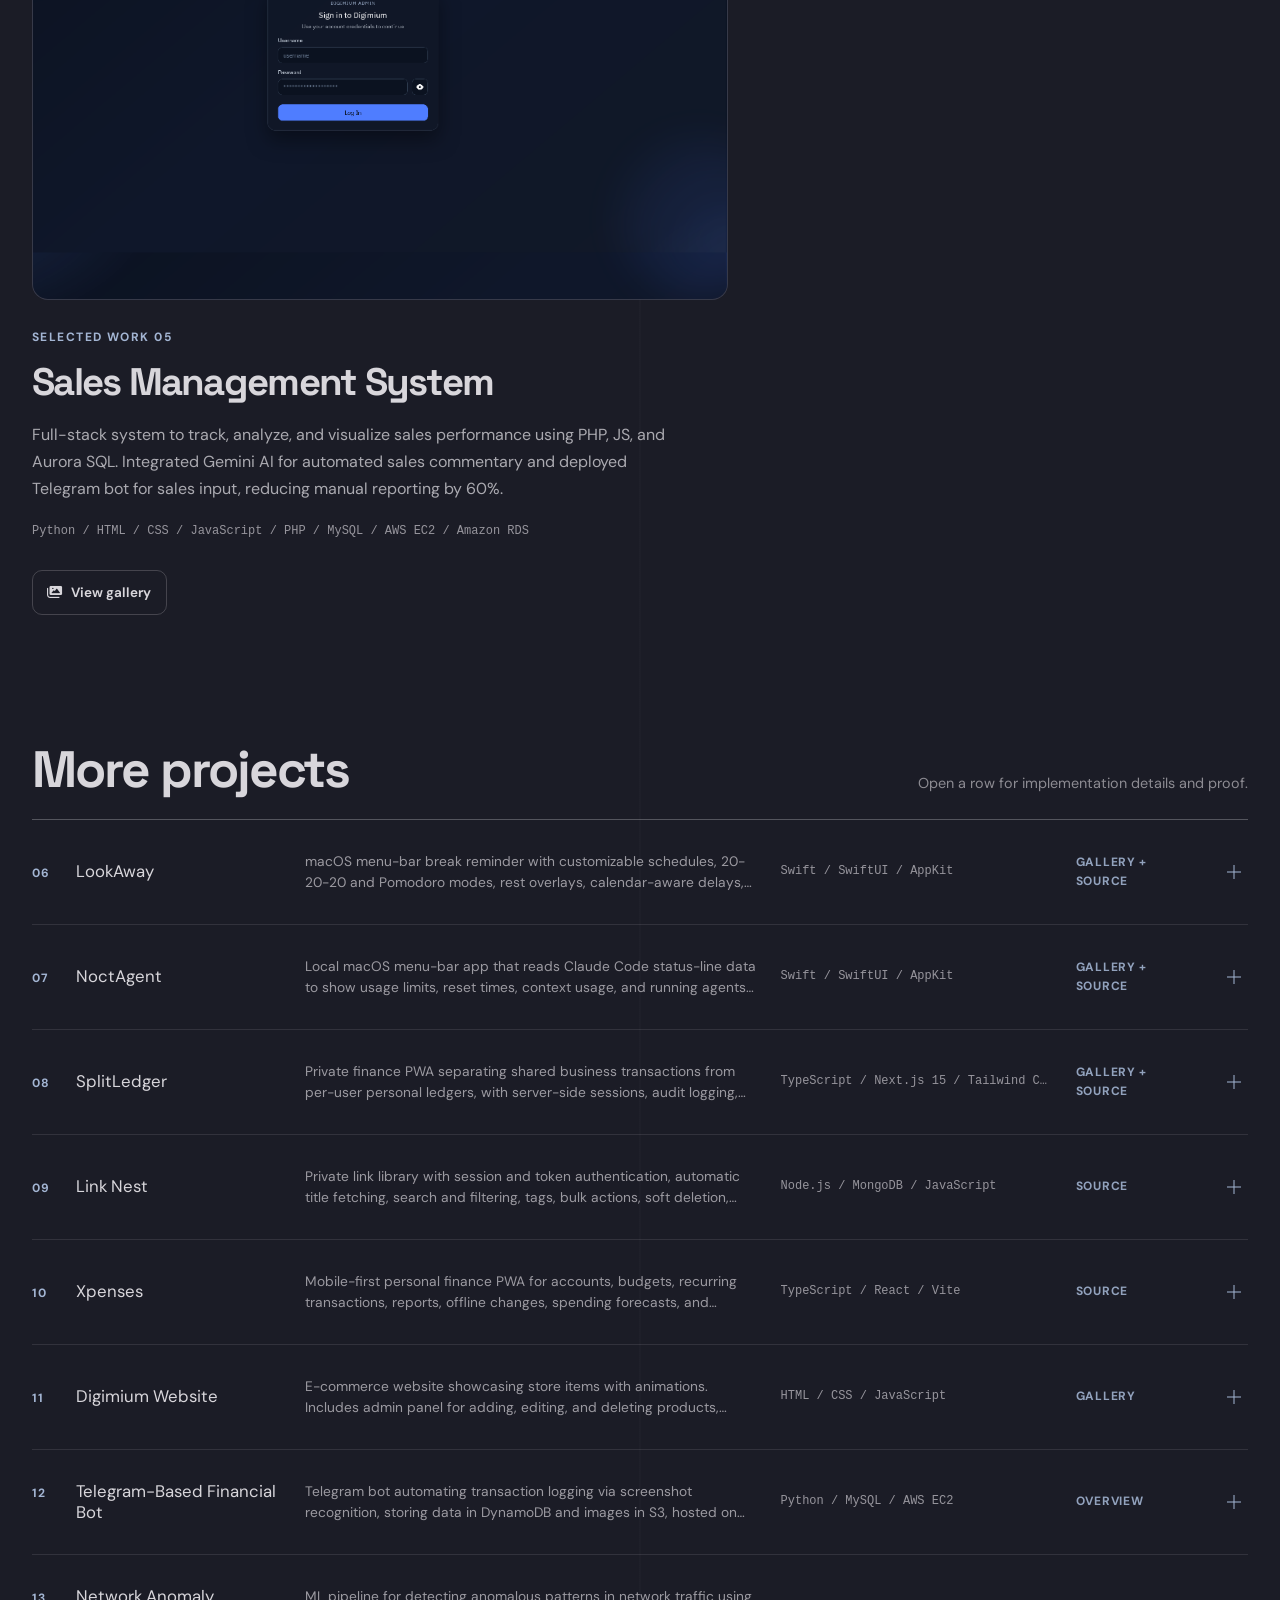
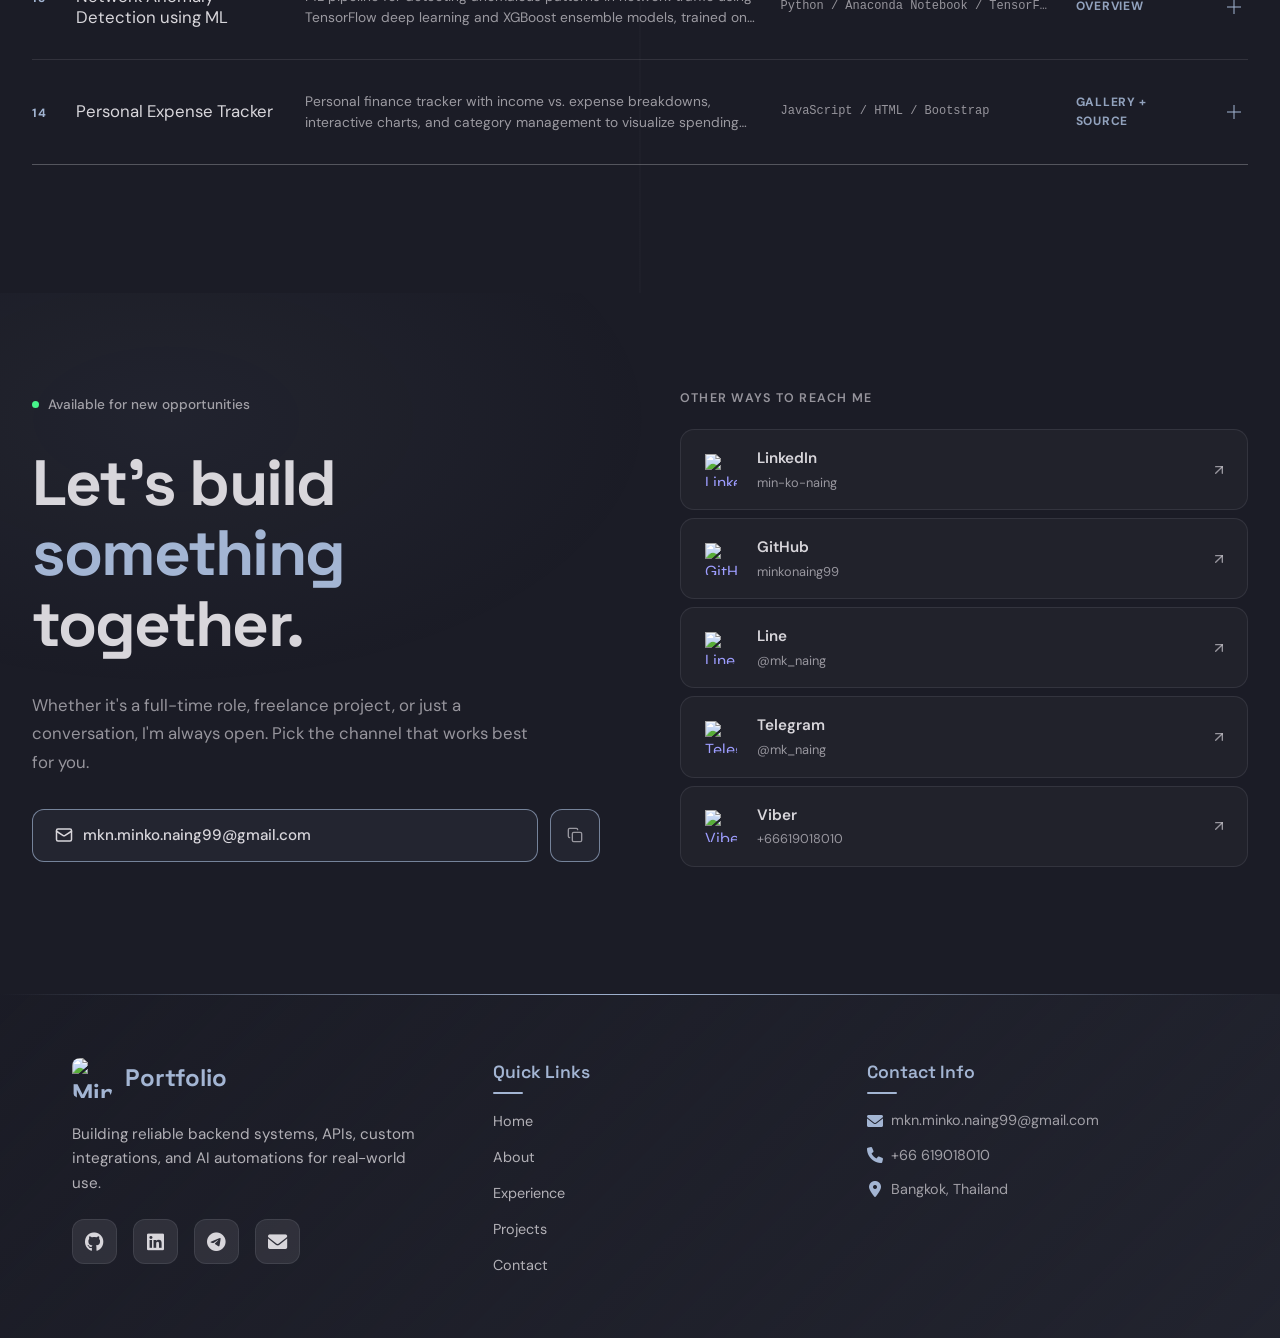
==== commit 2a06bdcf: "feat: add planned certifications" ====
--- a/index.html
+++ b/index.html
@@ -386,7 +386,7 @@
         <div class="certificate-container">
             <div class="section-header">
                 <h2 class="section-title">Certificates</h2>
-                <p class="section-subtitle">Courses & certifications I've completed</p>
+                <p class="section-subtitle">Earned credentials and planned certifications</p>
             </div>
             <div class="certificate-section">
                 <div class="certificate-provider-grid" id="certificate-provider-grid" role="group"
--- a/css/certificates.css
+++ b/css/certificates.css
@@ -25,19 +25,22 @@
     place-items: center;
     gap: 0.4rem;
     color: var(--text-color);
-    border: 1px solid rgba(var(--accent-rgb), 0.2);
-    border-radius: 16px;
-    background: rgba(var(--surface-deep-rgb), 0.68);
-    box-shadow: inset 0 1px 0 rgba(var(--text-rgb), 0.06);
+    border: 0;
+    border-radius: 20px;
+    background: rgba(var(--text-rgb), 0.05);
+    box-shadow: none;
+    overflow: hidden;
+    -webkit-backdrop-filter: blur(10px);
+    backdrop-filter: blur(10px);
     cursor: pointer;
     appearance: none;
-    transition: border-color 180ms ease, background-color 180ms ease, box-shadow 180ms ease;
+    transition: transform 300ms ease, background-color 300ms ease, box-shadow 300ms ease;
 }
 
 .certificate-provider-button:hover {
-    border-color: rgba(var(--accent-rgb), 0.5);
-    background: rgba(var(--accent-rgb), 0.1);
-    box-shadow: inset 0 1px 0 rgba(var(--text-rgb), 0.1), 0 12px 30px rgba(var(--shadow-rgb), 0.14);
+    transform: scale(1.01);
+    background: rgba(var(--text-rgb), 0.07);
+    box-shadow: 0 15px 30px rgba(var(--shadow-rgb), 0.2);
 }
 
 .certificate-provider-button:focus-visible {
@@ -85,6 +88,16 @@
     color: rgba(var(--text-rgb), 0.58);
     font-size: 0.72rem;
     font-weight: 600;
+}
+
+.certificate-provider-count-planned {
+    color: var(--secondary-color);
+}
+
+.certificate-provider-button .certificate-provider-tryhackme,
+.certificate-dialog-header > .certificate-provider-icon.certificate-provider-tryhackme {
+    background: oklch(0.94 0.012 250);
+    border-color: oklch(0.82 0.025 250 / 0.7);
 }
 
 .certificate-dialog {
@@ -260,6 +273,18 @@
     color: rgba(var(--accent-rgb), 0.7);
 }
 
+.certificate-item-status-planned {
+    margin-left: 0.55rem;
+    padding: 0.15rem 0.45rem;
+    color: var(--secondary-color);
+    border: 1px solid rgba(var(--accent-rgb), 0.34);
+    border-radius: 999px;
+    font-size: 0.68rem;
+    font-weight: 750;
+    letter-spacing: 0.04em;
+    text-transform: uppercase;
+}
+
 @keyframes certificate-dialog-enter {
     from {
         opacity: 0;
@@ -287,6 +312,14 @@
     .certificate-dialog[open]::backdrop {
         animation: none;
     }
+
+    .certificate-provider-button {
+        transition: none;
+    }
+
+    .certificate-provider-button:hover {
+        transform: none;
+    }
 }
 
 @media (max-width: 768px) {
